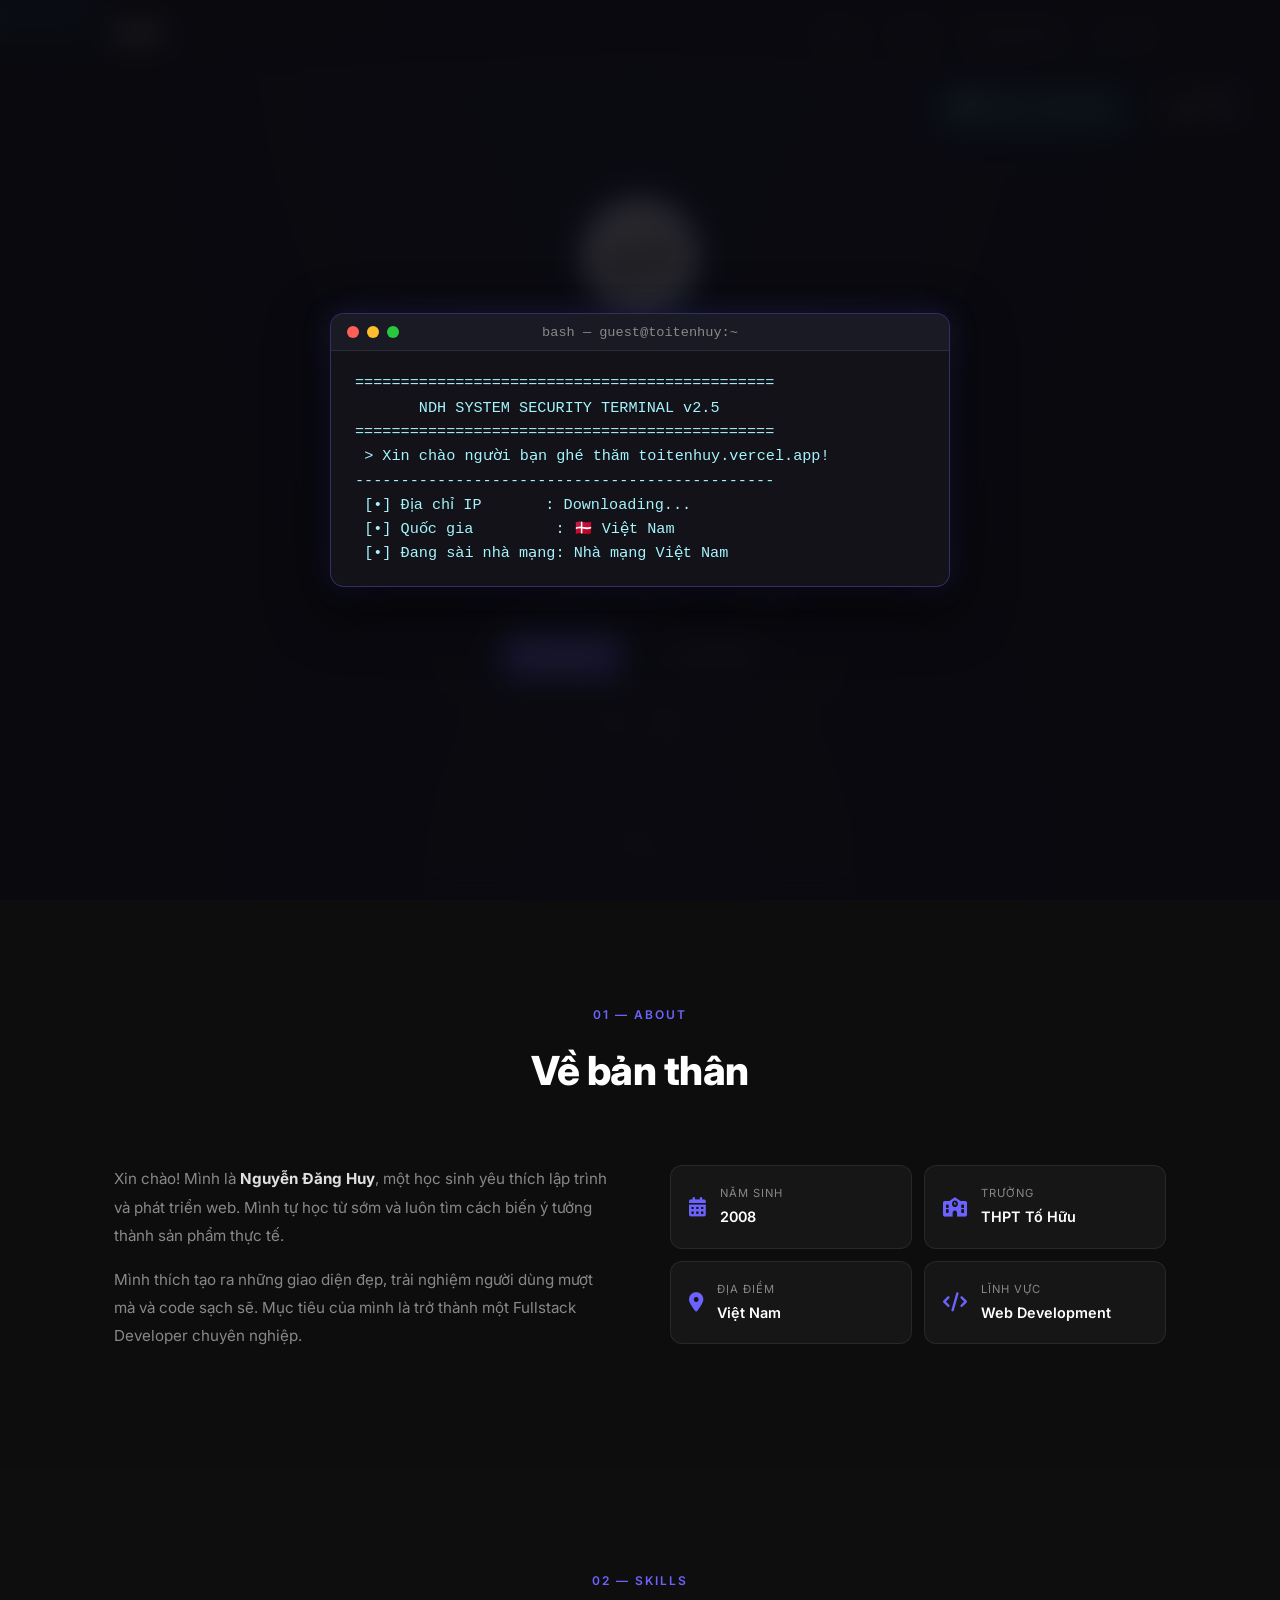
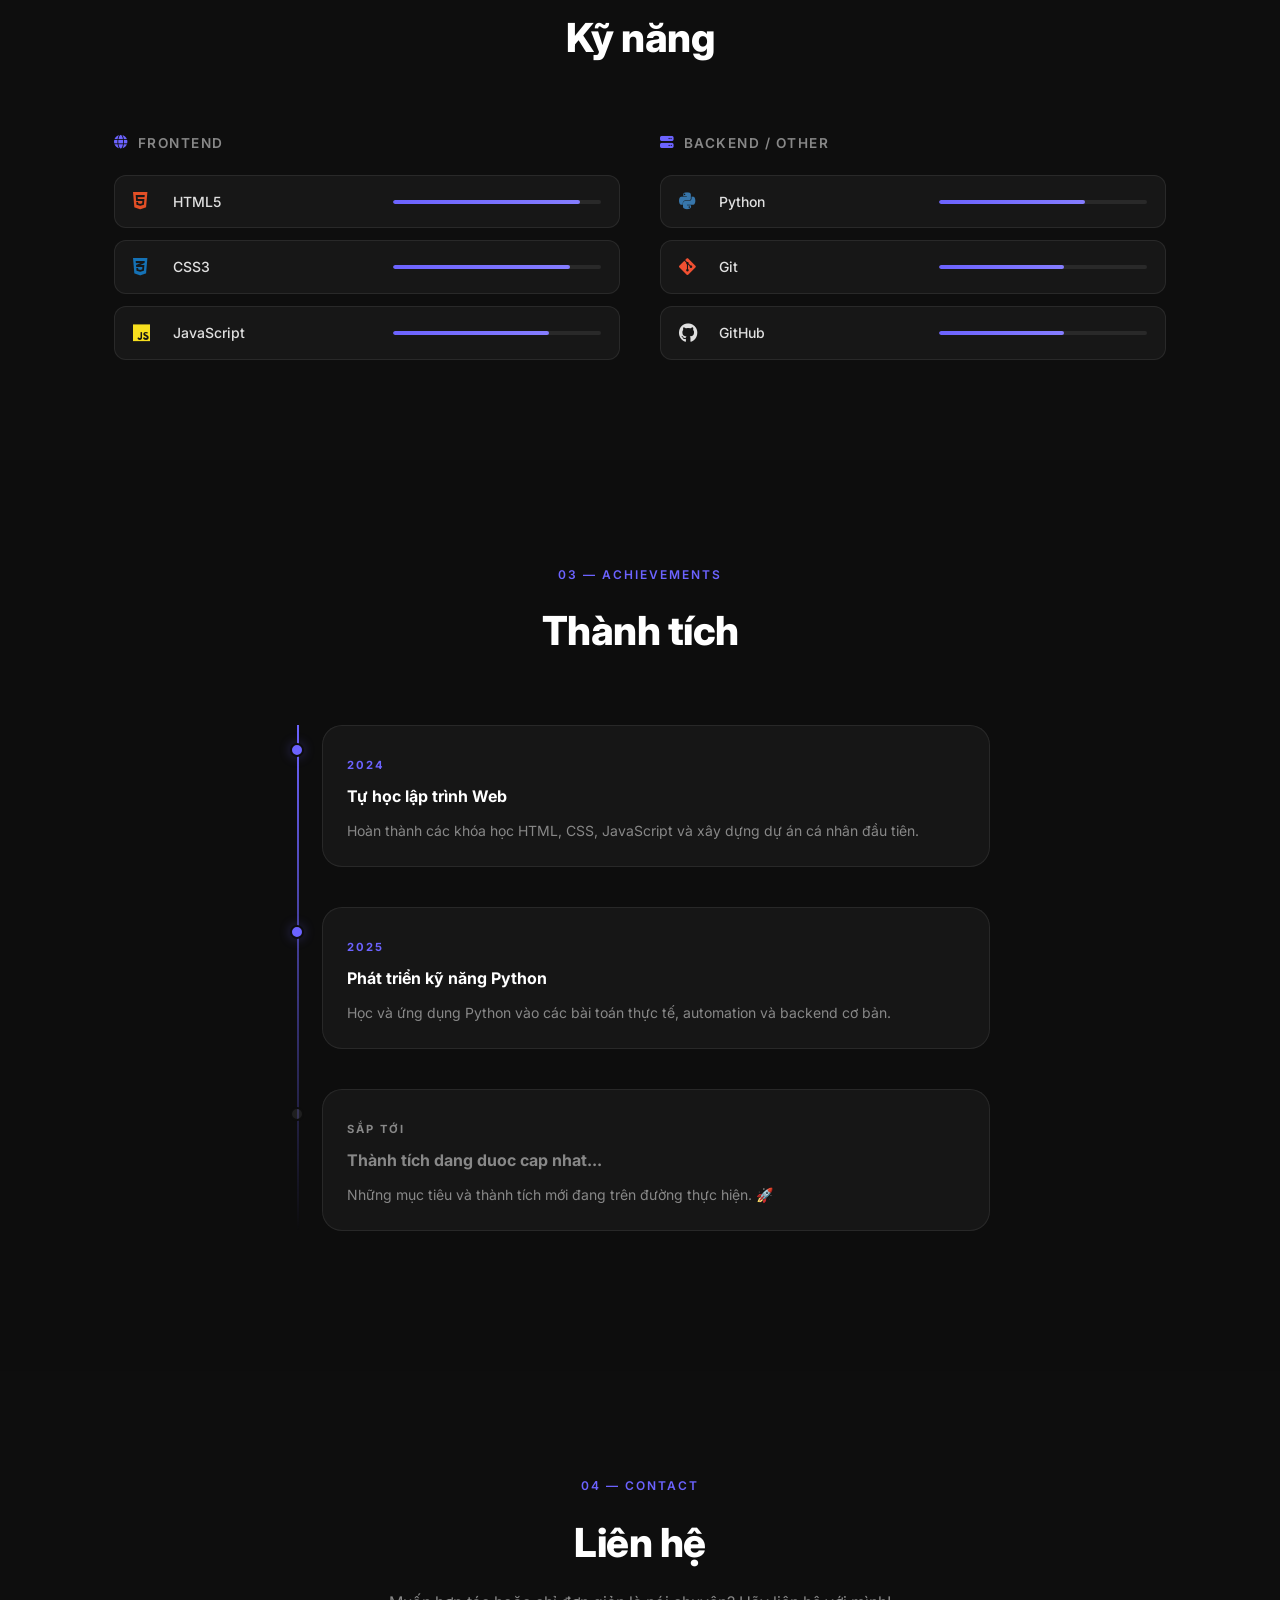
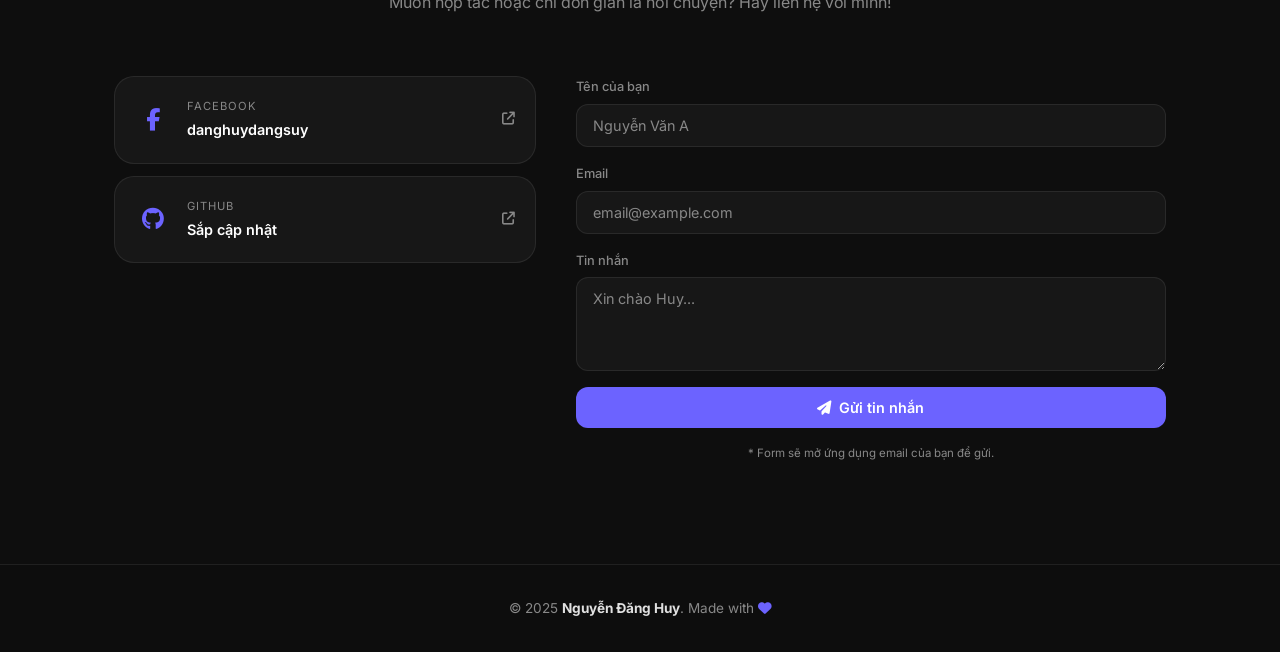
==== index.html @ 3ac06c70 "Add files via upload" ====
<!DOCTYPE html>
<html lang="vi">
<head>
    <!-- Google tag (gtag.js) -->
    <script async src="https://www.googletagmanager.com/gtag/js?id=G-J2MMLP8ENY"></script>
    <script>
      window.dataLayer = window.dataLayer || [];
      function gtag(){dataLayer.push(arguments);}
      gtag('js', new Date());

      gtag('config', 'G-J2MMLP8ENY');
    </script>

    <meta charset="UTF-8">
    <meta name="viewport" content="width=device-width, initial-scale=1.0">
    <title>Nguyễn Đăng Huy</title>
    <link rel="preconnect" href="https://fonts.googleapis.com">
    <link rel="preconnect" href="https://fonts.gstatic.com" crossorigin>
    <link href="https://fonts.googleapis.com/css2?family=Inter:wght@300;400;500;600;700;800&display=swap" rel="stylesheet">
    <link rel="stylesheet" href="https://cdnjs.cloudflare.com/ajax/libs/font-awesome/6.4.0/css/all.min.css">
    <link rel="stylesheet" href="style.css">
</head>
<body>
    <canvas id="rain-canvas"></canvas>

    <!-- TERMINAL WELCOME OVERLAY (Giống kochehe) -->
    <div id="welcome-terminal-overlay">
        <div id="welcome-terminal">
            <div id="terminal-header">
                <div id="terminal-buttons">
                    <span class="terminal-btn close" id="term-close"></span>
                    <span class="terminal-btn minimize"></span>
                    <span class="terminal-btn maximize"></span>
                </div>
                <div id="terminal-title">bash &mdash; guest@toitenhuy:~</div>
            </div>
            <div id="terminal-body">
                <pre id="terminal-text"></pre>
                <div id="terminal-prompt-footer" style="display: none;">
                    <button id="terminal-enter-btn" class="btn-enter"><i class="fa-solid fa-arrow-right-to-bracket"></i> Bấm phím bất kỳ hoặc click vào đây để tiếp tục</button>
                </div>
            </div>
        </div>
    </div>
    <nav class="navbar" id="navbar">
        <div class="nav-container">
            <a class="nav-logo" href="#hero">NDH<span class="dot">.</span></a>
            <ul class="nav-menu" id="nav-menu">
                <li><a class="nav-link" href="#about">About</a></li>
                <li><a class="nav-link" href="#skills">Skills</a></li>
                <li><a class="nav-link" href="#achievements">Achievements</a></li>
                <li><a class="nav-link" href="#contact">Contact</a></li>
            </ul>
            <button class="hamburger" id="hamburger" aria-label="Toggle menu">
                <span></span><span></span><span></span>
            </button>
        </div>
    </nav>

    <!-- 2 NÚT NỔI Ở GÓC TRÊN BÊN PHẢI NGAY DƯỚI THANH ĐIỀU HƯỚNG -->
    <div class="floating-controls">
        <!-- NÚT PILL 1: THỜI TIẾT / MƯA (LÀM TO VÀ RÕ NÉT) -->
        <button class="pill-badge active" id="rain-toggle" aria-label="Bật tắt mưa" title="Click để Bật/Tắt mưa">
            <span class="pill-icon" id="weather-icon">🌧️</span>
            <span class="pill-text" id="weather-text">Mưa &bull; Đà Nẵng</span>
        </button>

        <!-- NÚT PILL 2: SÁNG / TỐI -->
        <button class="pill-badge" id="theme-toggle" aria-label="Đổi giao diện sáng tối" title="Click để đổi Sáng/Tối">
            <span class="pill-icon" id="theme-icon">🌙</span>
            <span class="pill-text" id="theme-text">Tối</span>
        </button>
    </div>

    <section id="hero" class="section hero-section">
        <div class="hero-content">
            <div class="avatar-wrapper">
                <img src="conchuot.jpg" alt="Nguyễn Đăng Huy" class="hero-avatar">
                <span class="avatar-status"></span>
            </div>
            <div class="hero-badge">Available for projects</div>
            <div class="hero-badge" id="visitor-badge" style="display: none; margin-top: 8px; background: rgba(108, 99, 255, 0.15); border: 1px solid rgba(108, 99, 255, 0.3); color: #b8b3ff;"></div>
            <h1 class="hero-name"><span id="typed-text"></span><span class="typed-cursor">|</span></h1>
            <p class="hero-role">Fullstack Developer <span class="divider">/</span> Student</p>
            <p class="hero-desc">Đam mê lập trình và xây dựng những sản phẩm web đẹp, hiệu quả. Học sinh tại <strong>THPT Tố Hữu</strong> &middot; Sinh năm <strong>2008</strong>.</p>
            <div class="hero-actions">
                <a href="#contact" class="btn btn-primary"><i class="fa-solid fa-paper-plane"></i> Liên hệ</a>
                <a href="#about" class="btn btn-outline"><i class="fa-solid fa-chevron-down"></i> Xem thêm</a>
            </div>
            <div class="hero-socials">
                <a href="https://www.facebook.com/danghuydangsuy" target="_blank" class="social-icon" title="Facebook"><i class="fa-brands fa-facebook-f"></i></a>
                <a href="#" target="_blank" class="social-icon" title="GitHub"><i class="fa-brands fa-github"></i></a>
            </div>
        </div>
        <div class="hero-scroll-hint"><span>Scroll</span><i class="fa-solid fa-arrow-down"></i></div>
    </section>
    <section id="about" class="section">
        <div class="container">
            <div class="section-header">
                <span class="section-label">01 &mdash; About</span>
                <h2 class="section-title">Về bản thân</h2>
            </div>
            <div class="about-grid">
                <div class="about-text">
                    <p>Xin chào! Mình là <strong>Nguyễn Đăng Huy</strong>, một học sinh yêu thích lập trình và phát triển web. Mình tự học từ sớm và luôn tìm cách biến ý tưởng thành sản phẩm thực tế.</p>
                    <p>Mình thích tạo ra những giao diện đẹp, trải nghiệm người dùng mượt mà và code sạch sẽ. Mục tiêu của mình là trở thành một Fullstack Developer chuyên nghiệp.</p>
                </div>
                <div class="about-info-cards">
                    <div class="info-card"><i class="fa-solid fa-calendar-days"></i><div><span class="info-label">Năm sinh</span><span class="info-value">2008</span></div></div>
                    <div class="info-card"><i class="fa-solid fa-school"></i><div><span class="info-label">Trường</span><span class="info-value">THPT Tố Hữu</span></div></div>
                    <div class="info-card"><i class="fa-solid fa-location-dot"></i><div><span class="info-label">Địa điểm</span><span class="info-value">Việt Nam</span></div></div>
                    <div class="info-card"><i class="fa-solid fa-code"></i><div><span class="info-label">Lĩnh vực</span><span class="info-value">Web Development</span></div></div>
                </div>
            </div>
        </div>
    </section>
    <section id="skills" class="section section-alt">
        <div class="container">
            <div class="section-header">
                <span class="section-label">02 &mdash; Skills</span>
                <h2 class="section-title">Kỹ năng</h2>
            </div>
            <div class="skills-categories">
                <div class="skill-category">
                    <h3 class="category-title"><i class="fa-solid fa-globe"></i> Frontend</h3>
                    <div class="skills-grid">
                        <div class="skill-card"><i class="fa-brands fa-html5" style="color:#e34f26"></i><span>HTML5</span><div class="skill-bar"><div class="skill-fill" data-width="90"></div></div></div>
                        <div class="skill-card"><i class="fa-brands fa-css3-alt" style="color:#1572b6"></i><span>CSS3</span><div class="skill-bar"><div class="skill-fill" data-width="85"></div></div></div>
                        <div class="skill-card"><i class="fa-brands fa-js" style="color:#f7df1e"></i><span>JavaScript</span><div class="skill-bar"><div class="skill-fill" data-width="75"></div></div></div>
                    </div>
                </div>
                <div class="skill-category">
                    <h3 class="category-title"><i class="fa-solid fa-server"></i> Backend / Other</h3>
                    <div class="skills-grid">
                        <div class="skill-card"><i class="fa-brands fa-python" style="color:#3776ab"></i><span>Python</span><div class="skill-bar"><div class="skill-fill" data-width="70"></div></div></div>
                        <div class="skill-card"><i class="fa-brands fa-git-alt" style="color:#f05032"></i><span>Git</span><div class="skill-bar"><div class="skill-fill" data-width="60"></div></div></div>
                        <div class="skill-card"><i class="fa-brands fa-github" style="color:#e0e0e0"></i><span>GitHub</span><div class="skill-bar"><div class="skill-fill" data-width="60"></div></div></div>
                    </div>
                </div>
            </div>
        </div>
    </section>
    <section id="achievements" class="section">
        <div class="container">
            <div class="section-header">
                <span class="section-label">03 &mdash; Achievements</span>
                <h2 class="section-title">Thành tích</h2>
            </div>
            <div class="timeline">
                <div class="timeline-item">
                    <div class="timeline-dot"></div>
                    <div class="timeline-card">
                        <span class="timeline-year">2024</span>
                        <h4>Tự học lập trình Web</h4>
                        <p>Hoàn thành các khóa học HTML, CSS, JavaScript và xây dựng dự án cá nhân đầu tiên.</p>
                    </div>
                </div>
                <div class="timeline-item">
                    <div class="timeline-dot"></div>
                    <div class="timeline-card">
                        <span class="timeline-year">2025</span>
                        <h4>Phát triển kỹ năng Python</h4>
                        <p>Học và ứng dụng Python vào các bài toán thực tế, automation và backend cơ bản.</p>
                    </div>
                </div>
                <div class="timeline-item timeline-upcoming">
                    <div class="timeline-dot"></div>
                    <div class="timeline-card">
                        <span class="timeline-year">Sắp tới</span>
                        <h4>Thành tích dang duoc cap nhat...</h4>
                        <p>Những mục tiêu và thành tích mới đang trên đường thực hiện. 🚀</p>
                    </div>
                </div>
            </div>
        </div>
    </section>
    <section id="contact" class="section section-alt">
        <div class="container">
            <div class="section-header">
                <span class="section-label">04 &mdash; Contact</span>
                <h2 class="section-title">Liên hệ</h2>
                <p class="section-desc">Muốn hợp tác hoặc chỉ đơn giản là nói chuyện? Hãy liên hệ với mình!</p>
            </div>
            <div class="contact-grid">
                <div class="contact-links">
                    <a href="https://www.facebook.com/danghuydangsuy" target="_blank" class="contact-card">
                        <i class="fa-brands fa-facebook-f"></i>
                        <div><span class="contact-card-label">Facebook</span><span class="contact-card-value">danghuydangsuy</span></div>
                        <i class="fa-solid fa-arrow-up-right-from-square contact-arrow"></i>
                    </a>
                    <a href="#" target="_blank" class="contact-card">
                        <i class="fa-brands fa-github"></i>
                        <div><span class="contact-card-label">GitHub</span><span class="contact-card-value">Sắp cập nhật</span></div>
                        <i class="fa-solid fa-arrow-up-right-from-square contact-arrow"></i>
                    </a>
                </div>
                <form class="contact-form" onsubmit="handleFormSubmit(event)">
                    <div class="form-group">
                        <label for="name">Tên của bạn</label>
                        <input type="text" id="name" placeholder="Nguyễn Văn A" required>
                    </div>
                    <div class="form-group">
                        <label for="email">Email</label>
                        <input type="email" id="email" placeholder="email@example.com" required>
                    </div>
                    <div class="form-group">
                        <label for="message">Tin nhắn</label>
                        <textarea id="message" rows="4" placeholder="Xin chào Huy..." required></textarea>
                    </div>
                    <button type="submit" class="btn btn-primary btn-full">
                        <i class="fa-solid fa-paper-plane"></i> Gửi tin nhắn
                    </button>
                    <p class="form-note">* Form sẽ mở ứng dụng email của bạn để gửi.</p>
                </form>
            </div>
        </div>
    </section>
    <footer class="footer">
        <div class="container">
            <p>&copy; 2025 <strong>Nguyễn Đăng Huy</strong>. Made with <i class="fa-solid fa-heart" style="color:#6c63ff"></i></p>
        </div>
    </footer>
    <script src="script.js"></script>
</body>
</html>
---- style.css ----
/* ============================================
   CSS VARIABLES & RESET
   ============================================ */
:root {
  --bg: #0d0d0d;
  --bg-alt: #111111;
  --bg-card: rgba(255,255,255,0.04);
  --border: rgba(255,255,255,0.08);
  --accent: #6c63ff;
  --accent-hover: #857dff;
  --accent-glow: rgba(108,99,255,0.3);
  --text: #e0e0e0;
  --text-muted: #888;
  --text-strong: #ffffff;
  --nav-h: 68px;
  --radius: 12px;
  --radius-lg: 20px;
  --transition: 0.3s cubic-bezier(0.4,0,0.2,1);
  --shadow: 0 4px 24px rgba(0,0,0,0.4);
  --shadow-accent: 0 0 30px rgba(108,99,255,0.25);
}

*, *::before, *::after { box-sizing: border-box; margin: 0; padding: 0; }

html { scroll-behavior: smooth; scroll-padding-top: var(--nav-h); }

body {
  font-family: 'Inter', sans-serif;
  background: var(--bg);
  color: var(--text);
  line-height: 1.7;
  overflow-x: hidden;
  position: relative;
}

#rain-canvas {
  position: fixed;
  top: 0;
  left: 0;
  width: 100vw;
  height: 100vh;
  pointer-events: none;
  z-index: 0;
  opacity: 1;
}

a { text-decoration: none; color: inherit; }
img { max-width: 100%; display: block; }
ul { list-style: none; }

/* ============================================
   NAVBAR
   ============================================ */
.navbar {
  position: fixed;
  top: 0; left: 0; right: 0;
  height: var(--nav-h);
  background: rgba(13,13,13,0.8);
  backdrop-filter: blur(16px);
  -webkit-backdrop-filter: blur(16px);
  border-bottom: 1px solid var(--border);
  z-index: 1000;
  transition: var(--transition);
}
.navbar.scrolled {
  background: rgba(13,13,13,0.95);
  box-shadow: var(--shadow);
}
.nav-container {
  max-width: 1100px;
  margin: 0 auto;
  padding: 0 24px;
  height: 100%;
  display: flex;
  align-items: center;
  justify-content: space-between;
}
.nav-logo {
  font-size: 1.4rem;
  font-weight: 800;
  color: var(--text-strong);
  letter-spacing: -0.5px;
}
.nav-logo .dot { color: var(--accent); }
.nav-menu {
  display: flex;
  gap: 8px;
  align-items: center;
}
.nav-link {
  font-size: 0.875rem;
  font-weight: 500;
  color: var(--text-muted);
  padding: 6px 14px;
  border-radius: 8px;
  transition: var(--transition);
}
.nav-link:hover, .nav-link.active {
  color: var(--text-strong);
  background: var(--bg-card);
}
.nav-link.active { color: var(--accent); }

.hamburger {
  display: none;
  flex-direction: column;
  gap: 5px;
  background: none;
  border: none;
  cursor: pointer;
  padding: 6px;
}
.hamburger span {
  display: block;
  width: 24px;
  height: 2px;
  background: var(--text);
  border-radius: 2px;
  transition: var(--transition);
}
.hamburger.open span:nth-child(1) { transform: translateY(7px) rotate(45deg); }
.hamburger.open span:nth-child(2) { opacity: 0; }
.hamburger.open span:nth-child(3) { transform: translateY(-7px) rotate(-45deg); }

/* ============================================
   SECTIONS COMMON
   ============================================ */
.section {
  padding: 100px 0;
  position: relative;
  z-index: 1;
}
.section-alt {
  background: rgba(17, 17, 17, 0.7);
  backdrop-filter: blur(8px);
}
.container {
  max-width: 1100px;
  margin: 0 auto;
  padding: 0 24px;
}
.section-header {
  margin-bottom: 60px;
  text-align: center;
}
.section-label {
  display: inline-block;
  font-size: 0.75rem;
  font-weight: 600;
  letter-spacing: 2px;
  text-transform: uppercase;
  color: var(--accent);
  margin-bottom: 12px;
}
.section-title {
  font-size: clamp(1.8rem, 4vw, 2.5rem);
  font-weight: 800;
  color: var(--text-strong);
  letter-spacing: -0.5px;
}
.section-desc {
  margin-top: 12px;
  color: var(--text-muted);
  font-size: 1rem;
}

/* ============================================
   BUTTONS
   ============================================ */
.btn {
  display: inline-flex;
  align-items: center;
  gap: 8px;
  padding: 12px 24px;
  border-radius: var(--radius);
  font-size: 0.9rem;
  font-weight: 600;
  cursor: pointer;
  border: none;
  transition: var(--transition);
  font-family: inherit;
}
.btn-primary {
  background: var(--accent);
  color: #fff;
}
.btn-primary:hover {
  background: var(--accent-hover);
  transform: translateY(-2px);
  box-shadow: var(--shadow-accent);
}
.btn-outline {
  background: transparent;
  color: var(--text);
  border: 1px solid var(--border);
}
.btn-outline:hover {
  border-color: var(--accent);
  color: var(--accent);
  transform: translateY(-2px);
}
.btn-full { width: 100%; justify-content: center; }

/* ============================================
   HERO
   ============================================ */
.hero-section {
  min-height: 100vh;
  display: flex;
  flex-direction: column;
  align-items: center;
  justify-content: center;
  text-align: center;
  padding: 120px 24px 80px;
  position: relative;
  background: radial-gradient(ellipse at top, rgba(108,99,255,0.12) 0%, transparent 60%),
              radial-gradient(ellipse at bottom, rgba(108,99,255,0.06) 0%, transparent 60%);
}
.hero-content {
  display: flex;
  flex-direction: column;
  align-items: center;
  gap: 20px;
  animation: fadeUp 0.8s ease both;
}
@keyframes fadeUp {
  from { opacity: 0; transform: translateY(30px); }
  to   { opacity: 1; transform: translateY(0); }
}
.avatar-wrapper {
  position: relative;
  display: inline-block;
  margin-bottom: 4px;
}
.hero-avatar {
  width: 120px;
  height: 120px;
  border-radius: 50%;
  object-fit: cover;
  border: 3px solid var(--accent);
  box-shadow: 0 0 0 6px var(--accent-glow);
}
.avatar-status {
  position: absolute;
  bottom: 6px;
  right: 6px;
  width: 16px;
  height: 16px;
  background: #22c55e;
  border-radius: 50%;
  border: 2px solid var(--bg);
  box-shadow: 0 0 8px rgba(34,197,94,0.6);
}
.hero-badge {
  display: inline-flex;
  align-items: center;
  gap: 6px;
  padding: 5px 14px;
  background: rgba(34,197,94,0.1);
  border: 1px solid rgba(34,197,94,0.25);
  border-radius: 999px;
  font-size: 0.75rem;
  font-weight: 500;
  color: #22c55e;
}
.hero-badge::before {
  content: '';
  width: 6px; height: 6px;
  border-radius: 50%;
  background: #22c55e;
  animation: pulse 2s infinite;
}
@keyframes pulse {
  0%, 100% { opacity: 1; }
  50% { opacity: 0.3; }
}
.hero-name {
  font-size: clamp(2rem, 6vw, 3.5rem);
  font-weight: 800;
  color: var(--text-strong);
  letter-spacing: -1px;
  margin-top: -4px;
  min-height: 1.25em;
  display: inline-flex;
  align-items: center;
  justify-content: center;
}
.typed-cursor {
  display: inline-block;
  color: var(--accent);
  margin-left: 4px;
  font-weight: 300;
  animation: blinkCursor 0.8s infinite;
}
@keyframes blinkCursor {
  0%, 100% { opacity: 1; }
  50% { opacity: 0; }
}
.hero-role {
  font-size: 1rem;
  color: var(--text-muted);
  font-weight: 400;
}
.hero-role .divider { margin: 0 10px; opacity: 0.4; }
.hero-desc {
  font-size: 0.95rem;
  color: var(--text-muted);
  max-width: 480px;
  line-height: 1.8;
}
.hero-desc strong { color: var(--text); }
.hero-actions {
  display: flex;
  gap: 12px;
  flex-wrap: wrap;
  justify-content: center;
  margin-top: 4px;
}
.hero-socials {
  display: flex;
  gap: 12px;
  margin-top: 4px;
}
.social-icon {
  width: 40px; height: 40px;
  border-radius: 10px;
  border: 1px solid var(--border);
  display: flex;
  align-items: center;
  justify-content: center;
  color: var(--text-muted);
  font-size: 1rem;
  transition: var(--transition);
}
.social-icon:hover {
  border-color: var(--accent);
  color: var(--accent);
  background: var(--bg-card);
  transform: translateY(-2px);
}
.hero-scroll-hint {
  position: absolute;
  bottom: 32px;
  left: 50%;
  transform: translateX(-50%);
  display: flex;
  flex-direction: column;
  align-items: center;
  gap: 6px;
  color: var(--text-muted);
  font-size: 0.72rem;
  letter-spacing: 1px;
  text-transform: uppercase;
  animation: bounce 2s infinite;
}
@keyframes bounce {
  0%, 100% { transform: translateX(-50%) translateY(0); }
  50%       { transform: translateX(-50%) translateY(-6px); }
}

/* ============================================
   ABOUT
   ============================================ */
.about-grid {
  display: grid;
  grid-template-columns: 1fr 1fr;
  gap: 60px;
  align-items: start;
}
.about-text p {
  color: var(--text-muted);
  font-size: 0.95rem;
  margin-bottom: 16px;
  line-height: 1.85;
}
.about-text strong { color: var(--text); }
.about-info-cards {
  display: grid;
  grid-template-columns: 1fr 1fr;
  gap: 12px;
}
.info-card {
  display: flex;
  align-items: center;
  gap: 14px;
  padding: 18px;
  background: var(--bg-card);
  border: 1px solid var(--border);
  border-radius: var(--radius);
  transition: var(--transition);
}
.info-card:hover {
  border-color: var(--accent);
  box-shadow: 0 0 20px var(--accent-glow);
  transform: translateY(-2px);
}
.info-card i {
  font-size: 1.2rem;
  color: var(--accent);
  flex-shrink: 0;
}
.info-card div { display: flex; flex-direction: column; gap: 2px; }
.info-label { font-size: 0.7rem; text-transform: uppercase; letter-spacing: 1px; color: var(--text-muted); }
.info-value { font-size: 0.9rem; font-weight: 600; color: var(--text-strong); }

/* ============================================
   SKILLS
   ============================================ */
.skills-categories {
  display: grid;
  grid-template-columns: 1fr 1fr;
  gap: 40px;
}
.category-title {
  font-size: 0.85rem;
  font-weight: 600;
  color: var(--text-muted);
  text-transform: uppercase;
  letter-spacing: 1.5px;
  margin-bottom: 20px;
  display: flex;
  align-items: center;
  gap: 8px;
}
.category-title i { color: var(--accent); }
.skills-grid {
  display: flex;
  flex-direction: column;
  gap: 12px;
}
.skill-card {
  display: grid;
  grid-template-columns: 28px 1fr 1fr;
  align-items: center;
  gap: 12px;
  padding: 14px 18px;
  background: var(--bg-card);
  border: 1px solid var(--border);
  border-radius: var(--radius);
  transition: var(--transition);
}
.skill-card:hover {
  border-color: var(--accent);
  transform: translateX(4px);
}
.skill-card i { font-size: 1.2rem; }
.skill-card span { font-size: 0.875rem; font-weight: 500; color: var(--text); }
.skill-bar {
  height: 4px;
  background: rgba(255,255,255,0.08);
  border-radius: 999px;
  overflow: hidden;
}
.skill-fill {
  height: 100%;
  background: linear-gradient(90deg, var(--accent), var(--accent-hover));
  border-radius: 999px;
  width: 0%;
  transition: width 1.2s cubic-bezier(0.4,0,0.2,1);
}

/* ============================================
   ACHIEVEMENTS / TIMELINE
   ============================================ */
.timeline {
  position: relative;
  max-width: 700px;
  margin: 0 auto;
  padding-left: 32px;
}
.timeline::before {
  content: '';
  position: absolute;
  left: 7px;
  top: 0; bottom: 0;
  width: 2px;
  background: linear-gradient(180deg, var(--accent), transparent);
}
.timeline-item {
  position: relative;
  margin-bottom: 40px;
}
.timeline-dot {
  position: absolute;
  left: -32px;
  top: 18px;
  width: 14px; height: 14px;
  border-radius: 50%;
  background: var(--accent);
  border: 2px solid var(--bg);
  box-shadow: 0 0 12px var(--accent-glow);
}
.timeline-upcoming .timeline-dot {
  background: var(--border);
  box-shadow: none;
}
.timeline-card {
  padding: 24px;
  background: var(--bg-card);
  border: 1px solid var(--border);
  border-radius: var(--radius-lg);
  transition: var(--transition);
}
.timeline-card:hover {
  border-color: var(--accent);
  box-shadow: var(--shadow-accent);
}
.timeline-year {
  display: inline-block;
  font-size: 0.7rem;
  font-weight: 700;
  letter-spacing: 2px;
  text-transform: uppercase;
  color: var(--accent);
  margin-bottom: 8px;
}
.timeline-upcoming .timeline-year { color: var(--text-muted); }
.timeline-card h4 {
  font-size: 1rem;
  font-weight: 700;
  color: var(--text-strong);
  margin-bottom: 8px;
}
.timeline-upcoming .timeline-card h4 { color: var(--text-muted); }
.timeline-card p {
  font-size: 0.875rem;
  color: var(--text-muted);
  line-height: 1.7;
}

/* ============================================
   CONTACT
   ============================================ */
.contact-grid {
  display: grid;
  grid-template-columns: 1fr 1.4fr;
  gap: 40px;
  align-items: start;
}
.contact-links {
  display: flex;
  flex-direction: column;
  gap: 12px;
}
.contact-card {
  display: flex;
  align-items: center;
  gap: 16px;
  padding: 20px;
  background: var(--bg-card);
  border: 1px solid var(--border);
  border-radius: var(--radius-lg);
  color: var(--text);
  transition: var(--transition);
}
.contact-card:hover {
  border-color: var(--accent);
  transform: translateY(-2px);
  box-shadow: var(--shadow-accent);
}
.contact-card > i:first-child {
  font-size: 1.4rem;
  color: var(--accent);
  width: 36px;
  text-align: center;
  flex-shrink: 0;
}
.contact-card div { display: flex; flex-direction: column; gap: 2px; flex: 1; }
.contact-card-label { font-size: 0.7rem; text-transform: uppercase; letter-spacing: 1px; color: var(--text-muted); }
.contact-card-value { font-size: 0.9rem; font-weight: 600; color: var(--text-strong); }
.contact-arrow { color: var(--text-muted); font-size: 0.8rem; flex-shrink: 0; }

.contact-form { display: flex; flex-direction: column; gap: 16px; }
.form-group { display: flex; flex-direction: column; gap: 6px; }
.form-group label { font-size: 0.8rem; font-weight: 500; color: var(--text-muted); }
.form-group input, .form-group textarea {
  background: var(--bg-card);
  border: 1px solid var(--border);
  border-radius: var(--radius);
  padding: 12px 16px;
  color: var(--text-strong);
  font-family: inherit;
  font-size: 0.9rem;
  transition: var(--transition);
  outline: none;
  resize: vertical;
}
.form-group input:focus, .form-group textarea:focus {
  border-color: var(--accent);
  box-shadow: 0 0 0 3px var(--accent-glow);
}
.form-group input::placeholder, .form-group textarea::placeholder { color: var(--text-muted); }
.form-note { font-size: 0.72rem; color: var(--text-muted); text-align: center; }

/* ============================================
   FOOTER
   ============================================ */
.footer {
  padding: 32px 0;
  border-top: 1px solid var(--border);
  text-align: center;
}
.footer p {
  font-size: 0.85rem;
  color: var(--text-muted);
}
.footer strong { color: var(--text); }

/* ============================================
   RESPONSIVE
   ============================================ */
@media (max-width: 768px) {
  .nav-menu {
    display: none;
    position: fixed;
    top: var(--nav-h);
    left: 0; right: 0;
    background: rgba(13,13,13,0.98);
    backdrop-filter: blur(16px);
    flex-direction: column;
    padding: 16px;
    border-bottom: 1px solid var(--border);
    gap: 4px;
  }
  .nav-menu.open { display: flex; }
  .nav-link { padding: 12px 16px; border-radius: var(--radius); }
  .hamburger { display: flex; }

  .about-grid { grid-template-columns: 1fr; gap: 36px; }
  .about-info-cards { grid-template-columns: 1fr 1fr; }
  .skills-categories { grid-template-columns: 1fr; }
  .contact-grid { grid-template-columns: 1fr; }
  .skill-card { grid-template-columns: 24px 1fr; }
  .skill-bar { display: none; }
  .timeline { padding-left: 24px; }
  .timeline-dot { left: -24px; }
  .hero-actions { flex-direction: column; align-items: center; }
}

@media (max-width: 480px) {
  .about-info-cards { grid-template-columns: 1fr; }
  .section { padding: 70px 0; }
}


/* ============================================
   WELCOME TERMINAL OVERLAY (Kochehe Style)
   ============================================ */
#welcome-terminal-overlay {
  position: fixed;
  top: 0;
  left: 0;
  width: 100vw;
  height: 100vh;
  background: rgba(10, 10, 15, 0.88);
  backdrop-filter: blur(14px);
  -webkit-backdrop-filter: blur(14px);
  z-index: 99999;
  display: flex;
  align-items: center;
  justify-content: center;
  padding: 20px;
  transition: opacity 0.5s ease, transform 0.5s ease, visibility 0.5s;
}

#welcome-terminal-overlay.hidden {
  opacity: 0;
  visibility: hidden;
  transform: scale(0.96);
  pointer-events: none;
}

#welcome-terminal {
  width: 100%;
  max-width: 620px;
  background: #121218;
  border-radius: 14px;
  border: 1px solid rgba(108, 99, 255, 0.35);
  box-shadow: 0 20px 60px rgba(0, 0, 0, 0.7), 0 0 30px rgba(108, 99, 255, 0.2);
  overflow: hidden;
  font-family: 'Consolas', 'Courier New', monospace;
  animation: termPop 0.4s cubic-bezier(0.16, 1, 0.3, 1);
}

@keyframes termPop {
  0% { transform: scale(0.85); opacity: 0; }
  100% { transform: scale(1); opacity: 1; }
}

#terminal-header {
  background: #1a1a24;
  padding: 12px 16px;
  display: flex;
  align-items: center;
  position: relative;
  border-bottom: 1px solid rgba(255, 255, 255, 0.08);
}

#terminal-buttons {
  display: flex;
  gap: 8px;
  align-items: center;
  z-index: 2;
}

.terminal-btn {
  width: 12px;
  height: 12px;
  border-radius: 50%;
  display: inline-block;
  cursor: pointer;
}

.terminal-btn.close { background: #ff5f56; }
.terminal-btn.minimize { background: #ffbd2e; }
.terminal-btn.maximize { background: #27c93f; }

#terminal-title {
  position: absolute;
  left: 0;
  width: 100%;
  text-align: center;
  font-size: 0.85rem;
  color: #888;
  pointer-events: none;
}

#terminal-body {
  padding: 20px 24px;
  color: #39ff14;
  font-size: 0.95rem;
  line-height: 1.6;
  max-height: 75vh;
  overflow-y: auto;
}

#terminal-text {
  white-space: pre-wrap;
  word-break: break-word;
  font-family: inherit;
  color: #a5f3fc;
  font-size: 0.95rem;
  margin: 0;
}

#terminal-prompt-footer {
  margin-top: 18px;
  text-align: center;
}

.btn-enter {
  background: linear-gradient(135deg, #6c63ff, #00f2fe);
  border: none;
  color: #fff;
  padding: 12px 24px;
  font-size: 0.95rem;
  font-weight: 600;
  border-radius: 8px;
  cursor: pointer;
  transition: all 0.3s ease;
  box-shadow: 0 4px 15px rgba(108, 99, 255, 0.4);
  font-family: 'Inter', sans-serif;
}

.btn-enter:hover {
  transform: translateY(-2px);
  box-shadow: 0 6px 20px rgba(0, 242, 254, 0.5);
}


/* ============================================
   LIGHT THEME VARIABLES
   ============================================ */
body.light-theme {
  --bg: #f5f6fa;
  --bg-alt: #ffffff;
  --bg-card: rgba(0, 0, 0, 0.03);
  --border: rgba(0, 0, 0, 0.08);
  --accent: #5850ec;
  --accent-hover: #4338ca;
  --accent-glow: rgba(88, 80, 236, 0.2);
  --text: #334155;
  --text-muted: #64748b;
  --text-strong: #0f172a;
  --shadow: 0 4px 24px rgba(0, 0, 0, 0.08);
  --shadow-accent: 0 0 30px rgba(88, 80, 236, 0.2);
}

body.light-theme .navbar {
  background: rgba(245, 246, 250, 0.85);
  border-bottom: 1px solid rgba(0, 0, 0, 0.06);
}

body.light-theme .nav-link {
  color: #475569;
}

body.light-theme .nav-link:hover,
body.light-theme .nav-link.active {
  color: var(--accent);
}

body.light-theme .nav-logo {
  color: #0f172a;
}

body.light-theme .info-card,
body.light-theme .skill-card,
body.light-theme .timeline-card,
body.light-theme .contact-card {
  background: #ffffff;
  border-color: rgba(0, 0, 0, 0.08);
  box-shadow: 0 4px 20px rgba(0, 0, 0, 0.04);
}

body.light-theme .contact-form input,
body.light-theme .contact-form textarea {
  background: #ffffff;
  border-color: rgba(0, 0, 0, 0.12);
  color: #0f172a;
}

/* ============================================

/* ============================================

/* ============================================
   PILL CAPSULE BADGES (Goc tren ben phai, duoi Navbar, kich thuoc to ro rang)
   ============================================ */
.floating-controls {
  position: fixed;
  top: calc(var(--nav-h) + 16px);
  right: 28px;
  display: flex;
  align-items: center;
  gap: 14px;
  z-index: 999;
  transition: all 0.3s ease;
}

@media (max-width: 768px) {
  .floating-controls {
    top: calc(var(--nav-h) + 12px);
    right: 16px;
    gap: 10px;
  }
}

.pill-badge {
  display: inline-flex;
  align-items: center;
  gap: 10px;
  padding: 10px 22px; /* Tang padding to ro */
  border-radius: 999px;
  border: 1.5px solid rgba(255, 255, 255, 0.16);
  background: rgba(22, 22, 29, 0.85);
  backdrop-filter: blur(14px);
  -webkit-backdrop-filter: blur(14px);
  color: #ffffff;
  font-family: 'Inter', sans-serif;
  font-size: 0.98rem; /* Font to hon, ro rang */
  font-weight: 600;
  cursor: pointer;
  outline: none;
  box-shadow: 0 8px 24px rgba(0, 0, 0, 0.5), 0 2px 6px rgba(0, 0, 0, 0.3);
  transition: all 0.3s cubic-bezier(0.175, 0.885, 0.32, 1.275);
  user-select: none;
  -webkit-tap-highlight-color: transparent;
}

.pill-badge:hover {
  transform: translateY(-3px) scale(1.04);
  border-color: rgba(255, 255, 255, 0.35);
  box-shadow: 0 12px 30px rgba(0, 0, 0, 0.6);
}

.pill-badge:active {
  transform: scale(0.95);
}

/* Icon trong badge */
.pill-icon {
  font-size: 1.35rem; /* Icon to hon */
  line-height: 1;
  display: inline-flex;
  align-items: center;
  justify-content: center;
  transition: transform 0.4s ease;
}

.pill-text {
  letter-spacing: 0.3px;
  white-space: nowrap;
}

/* Trang thai Mua active */
#rain-toggle.active {
  background: rgba(14, 165, 233, 0.22);
  border-color: rgba(56, 189, 248, 0.6);
  color: #e0f2fe;
  box-shadow: 0 8px 25px rgba(14, 165, 233, 0.35);
}

#rain-toggle.active .pill-icon {
  animation: rainCloudFloat 2.5s infinite ease-in-out;
}

/* Trang thai Tat mua (Troi nang) */
#rain-toggle:not(.active) {
  background: rgba(245, 158, 11, 0.22);
  border-color: rgba(251, 191, 36, 0.6);
  color: #fef3c7;
  box-shadow: 0 8px 25px rgba(245, 158, 11, 0.3);
}

#rain-toggle:not(.active) .pill-icon {
  animation: sunRotate 9s linear infinite;
}

/* Theme Light Mode */
body.light-theme .pill-badge {
  background: rgba(255, 255, 255, 0.92);
  border-color: rgba(0, 0, 0, 0.12);
  color: #0f172a;
  box-shadow: 0 8px 24px rgba(0, 0, 0, 0.1);
}

body.light-theme #rain-toggle.active {
  background: rgba(14, 165, 233, 0.16);
  border-color: rgba(14, 165, 233, 0.4);
  color: #0369a1;
}

body.light-theme #rain-toggle:not(.active) {
  background: rgba(245, 158, 11, 0.18);
  border-color: rgba(245, 158, 11, 0.45);
  color: #b45309;
}

body.light-theme #theme-toggle {
  background: rgba(254, 240, 138, 0.4);
  border-color: rgba(245, 158, 11, 0.45);
  color: #92400e;
}

@keyframes rainCloudFloat {
  0%, 100% { transform: translateY(0); }
  50% { transform: translateY(-3px); }
}

@keyframes sunRotate {
  0% { transform: rotate(0deg); }
  100% { transform: rotate(360deg); }
}
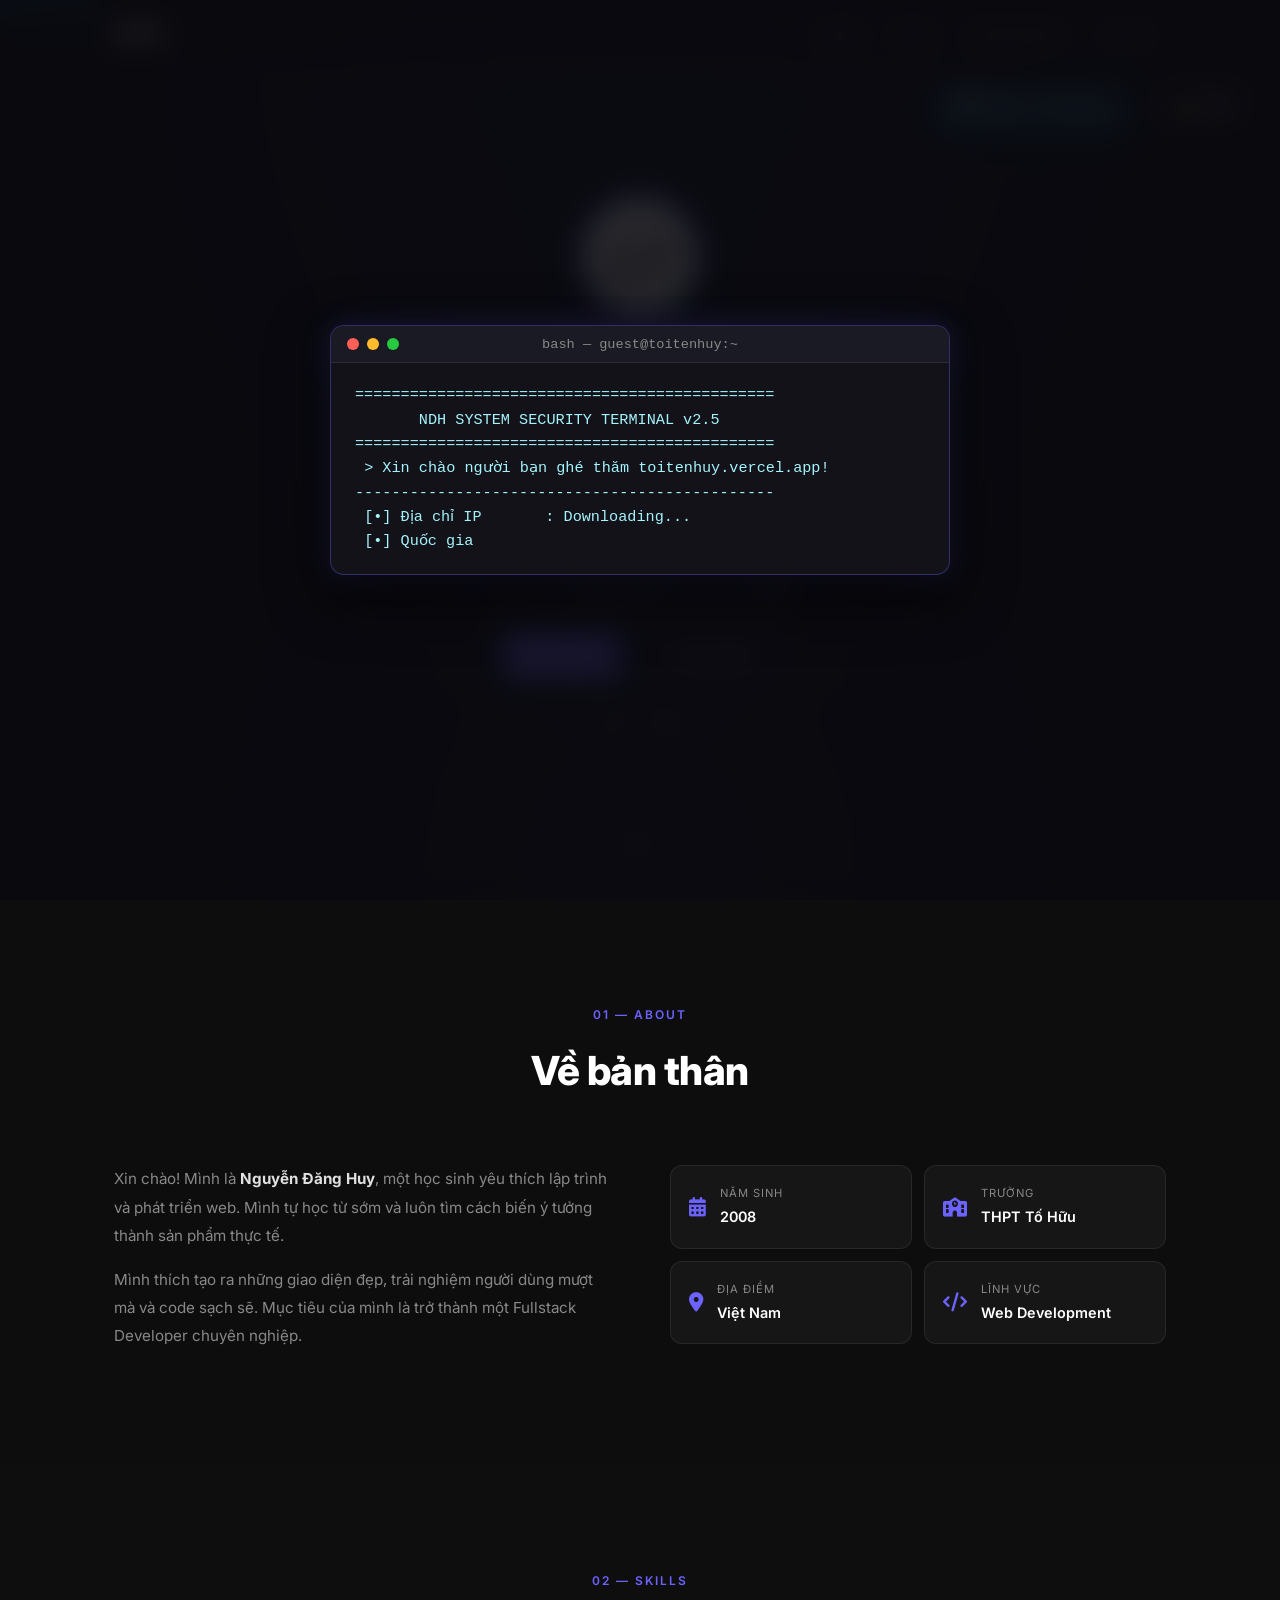
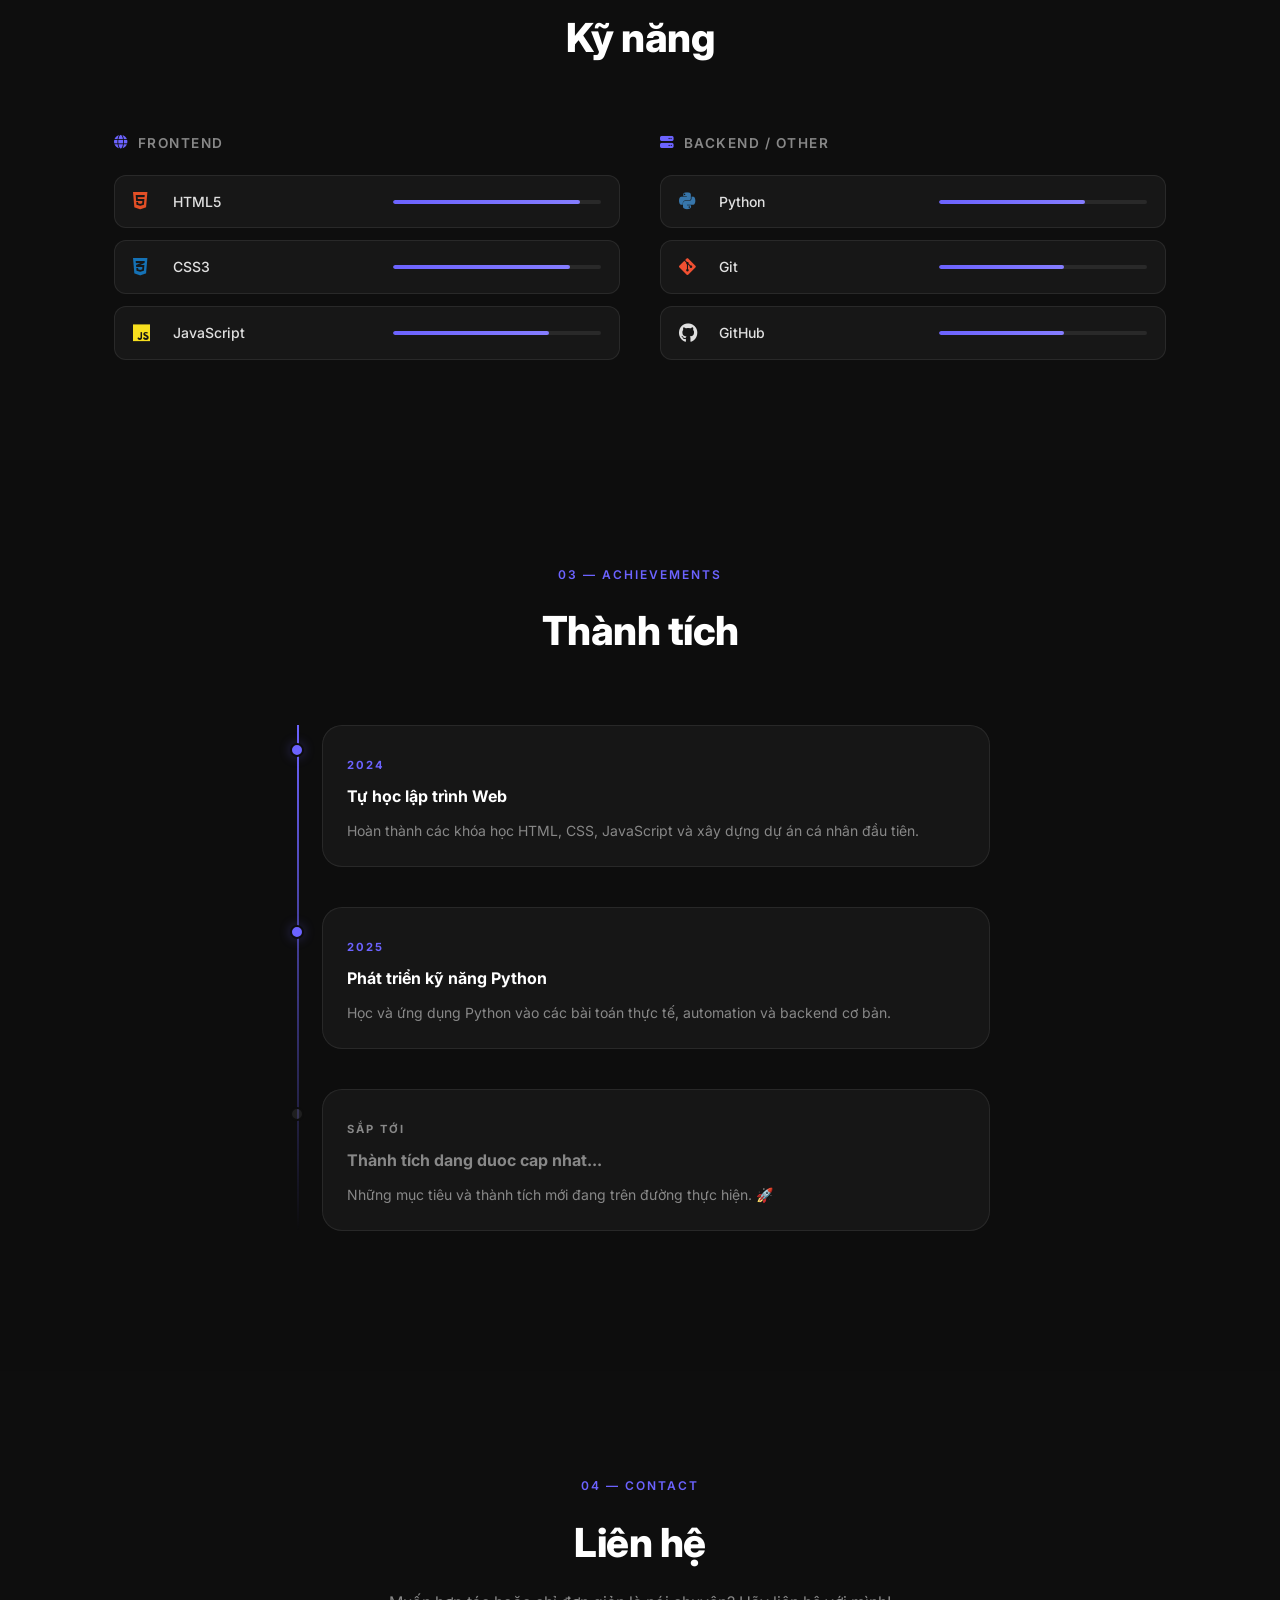
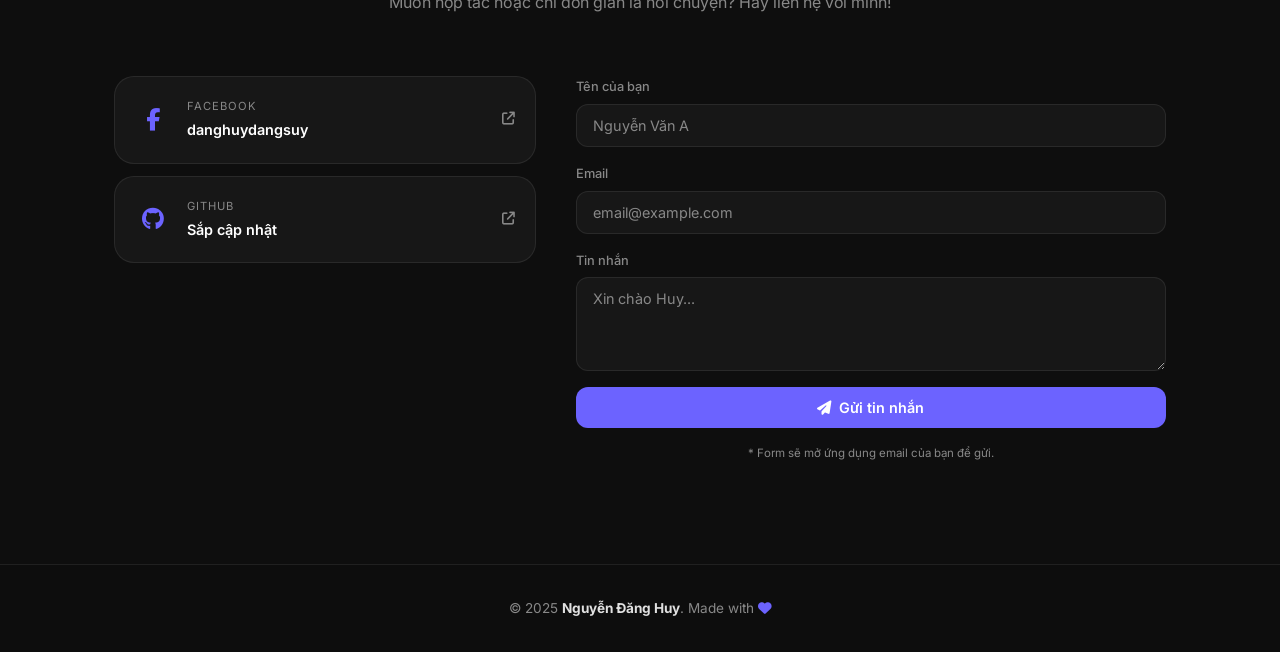
==== commit 9ea1f99b: "Update index.html" ====
--- a/index.html
+++ b/index.html
@@ -89,7 +89,7 @@
             </div>
             <div class="hero-socials">
                 <a href="https://www.facebook.com/danghuydangsuy" target="_blank" class="social-icon" title="Facebook"><i class="fa-brands fa-facebook-f"></i></a>
-                <a href="#" target="_blank" class="social-icon" title="GitHub"><i class="fa-brands fa-github"></i></a>
+                <a href="https://github.com/danghuyworkout-stack" target="_blank" class="social-icon" title="GitHub"><i class="fa-brands fa-github"></i></a>
             </div>
         </div>
         <div class="hero-scroll-hint"><span>Scroll</span><i class="fa-solid fa-arrow-down"></i></div>
@@ -222,4 +222,4 @@
     </footer>
     <script src="script.js"></script>
 </body>
-</html>+</html>
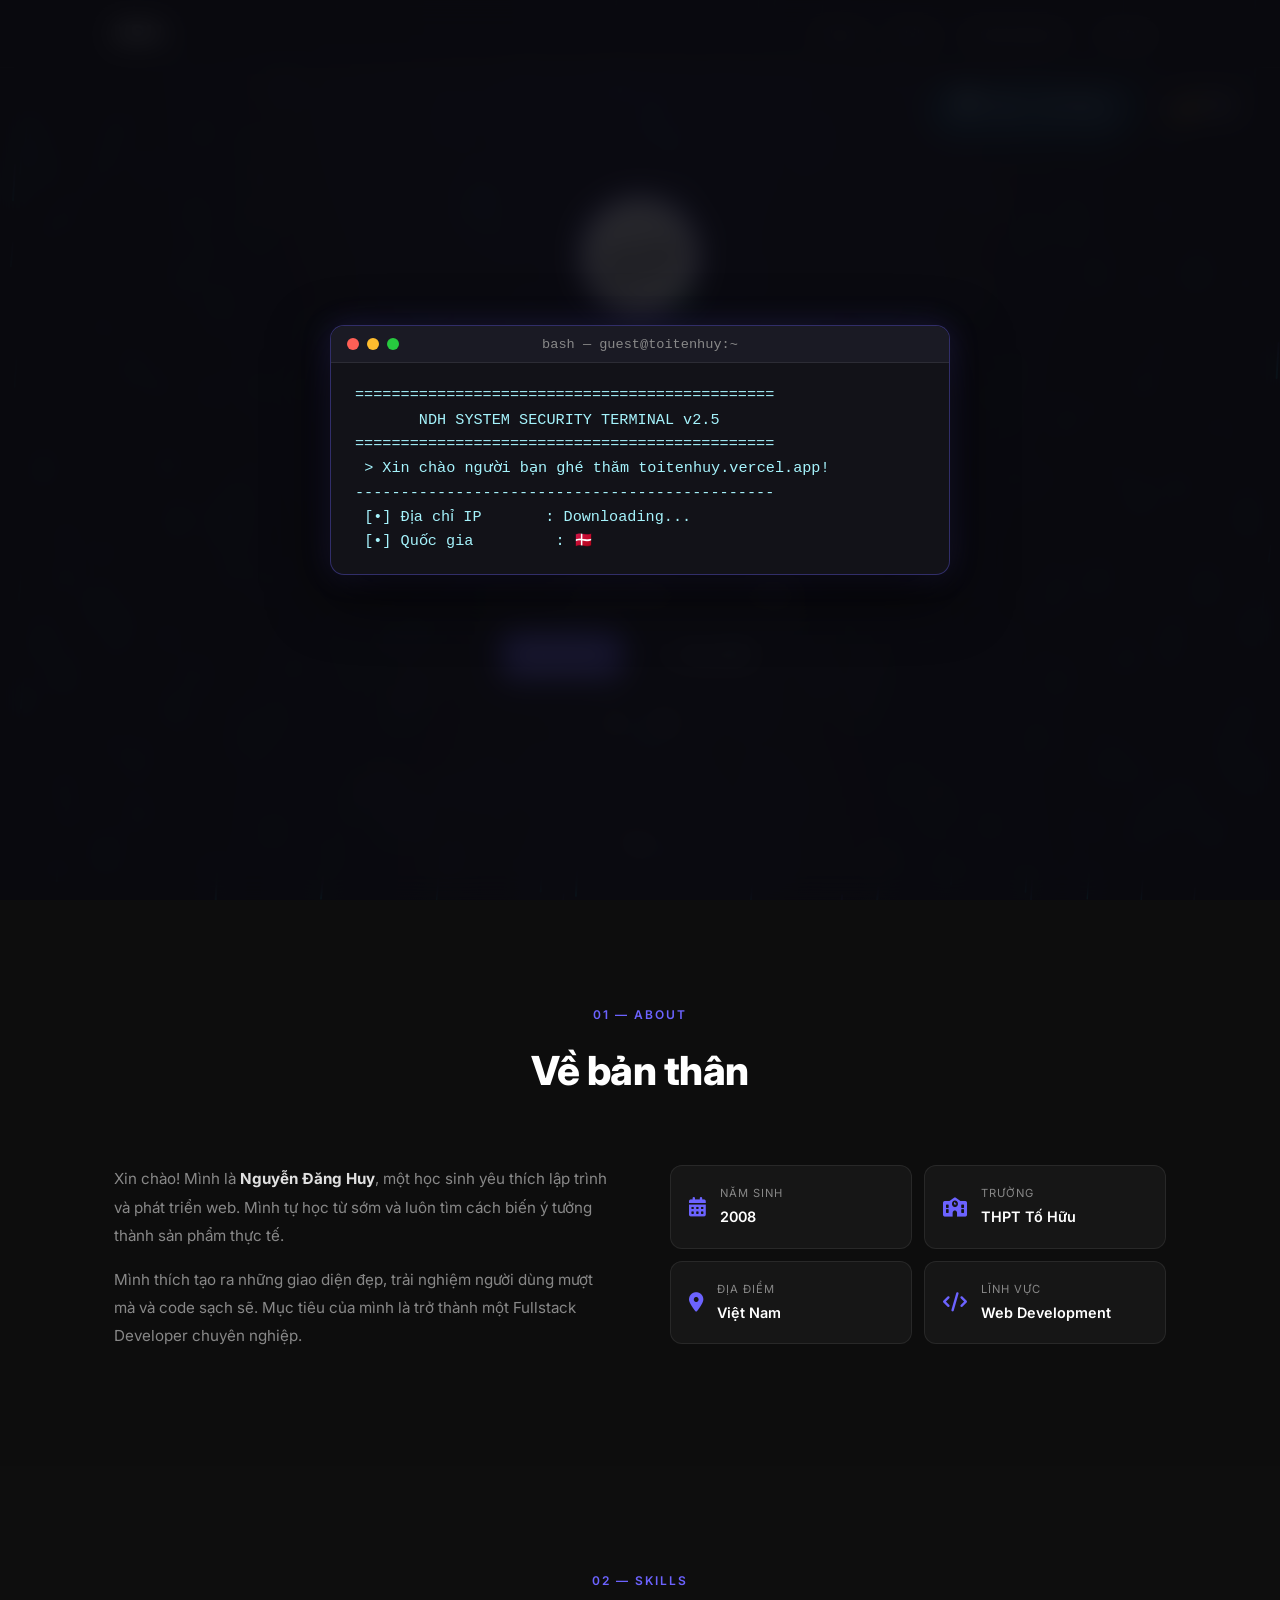
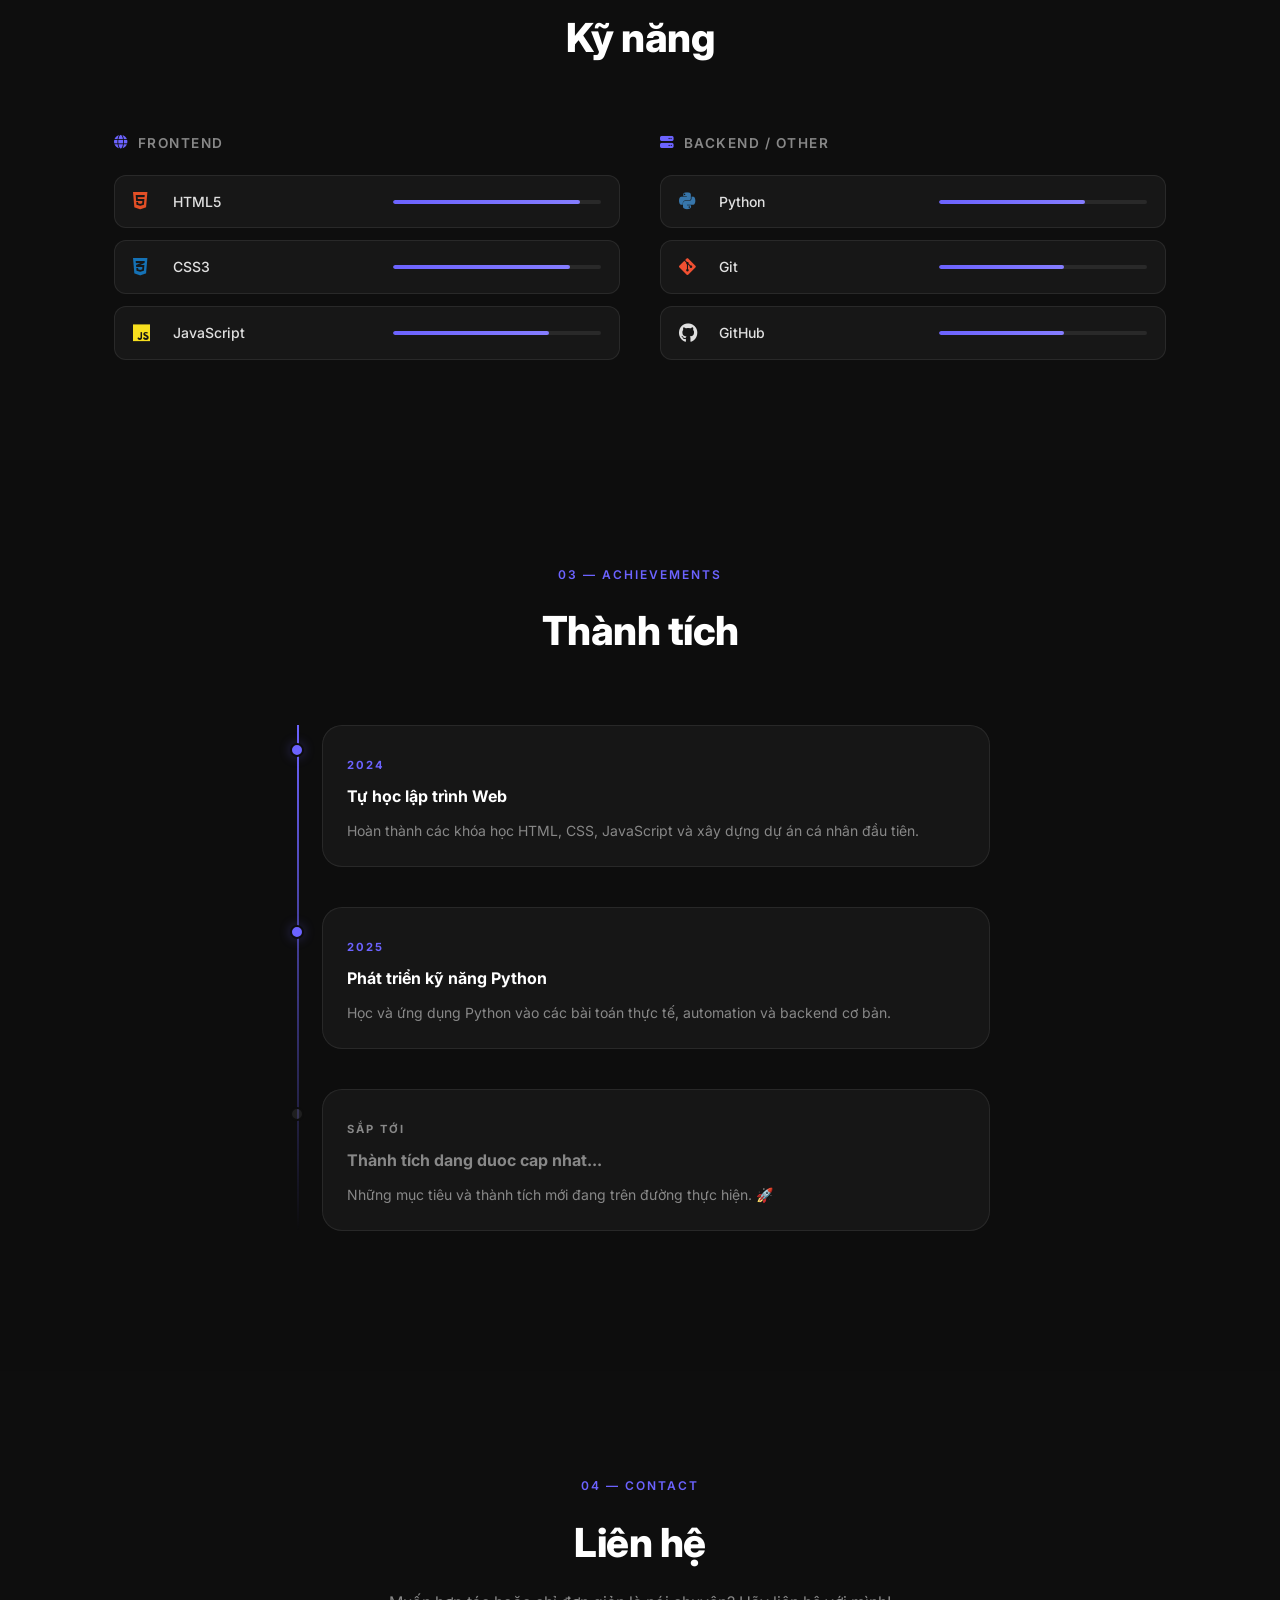
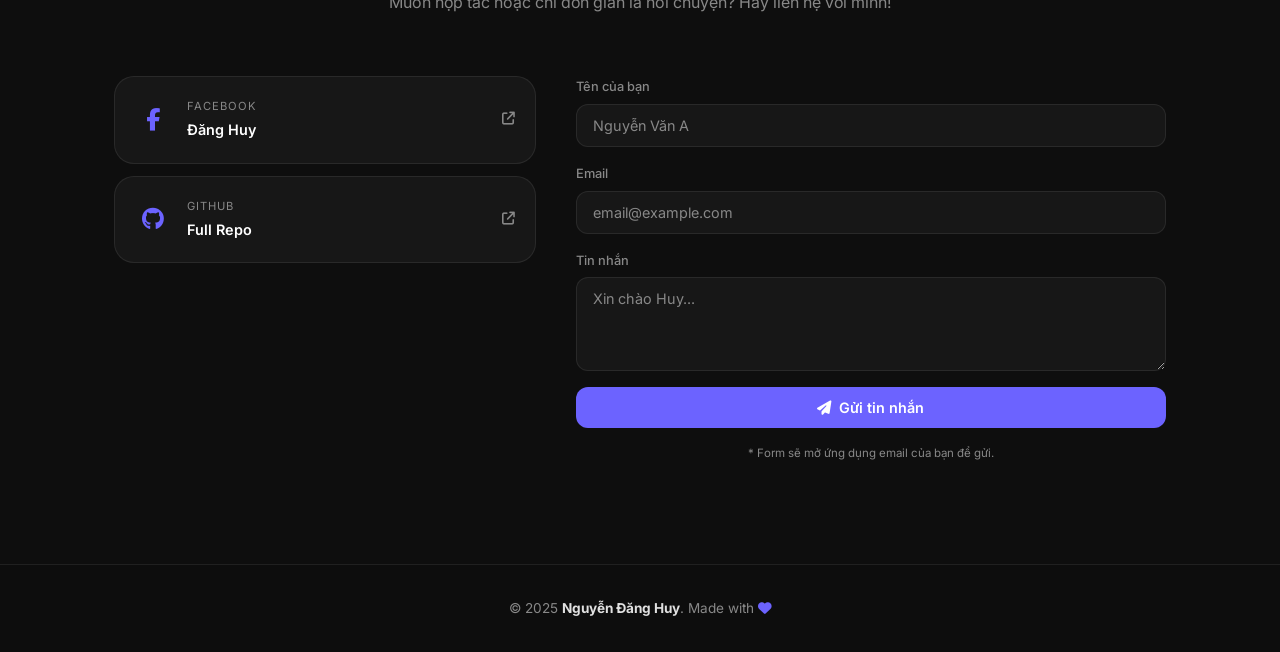
==== commit 29193547: "Update index.html" ====
--- a/index.html
+++ b/index.html
@@ -185,12 +185,12 @@
                 <div class="contact-links">
                     <a href="https://www.facebook.com/danghuydangsuy" target="_blank" class="contact-card">
                         <i class="fa-brands fa-facebook-f"></i>
-                        <div><span class="contact-card-label">Facebook</span><span class="contact-card-value">danghuydangsuy</span></div>
+                        <div><span class="contact-card-label">Facebook</span><span class="contact-card-value">Đăng Huy</span></div>
                         <i class="fa-solid fa-arrow-up-right-from-square contact-arrow"></i>
                     </a>
                     <a href="#" target="_blank" class="contact-card">
                         <i class="fa-brands fa-github"></i>
-                        <div><span class="contact-card-label">GitHub</span><span class="contact-card-value">Sắp cập nhật</span></div>
+                        <div><span class="contact-card-label">GitHub</span><span class="contact-card-value">Full Repo</span></div>
                         <i class="fa-solid fa-arrow-up-right-from-square contact-arrow"></i>
                     </a>
                 </div>
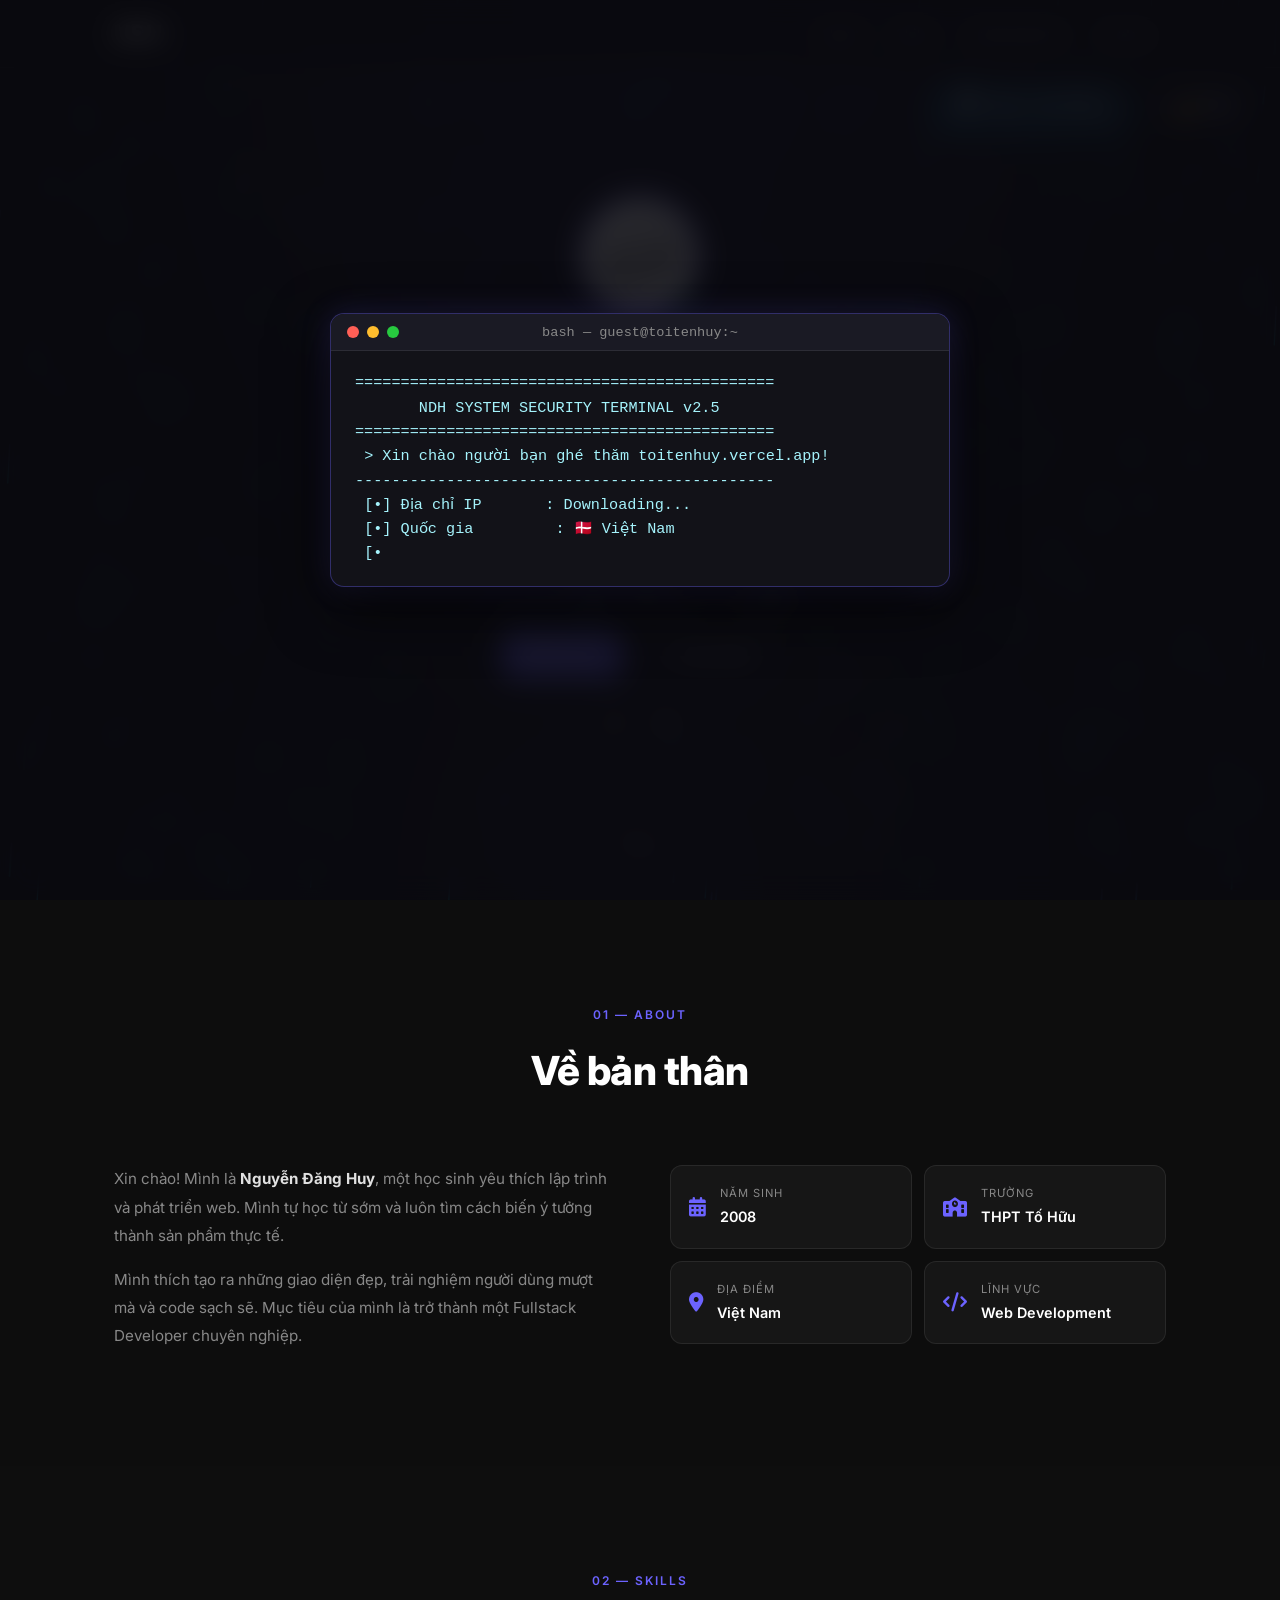
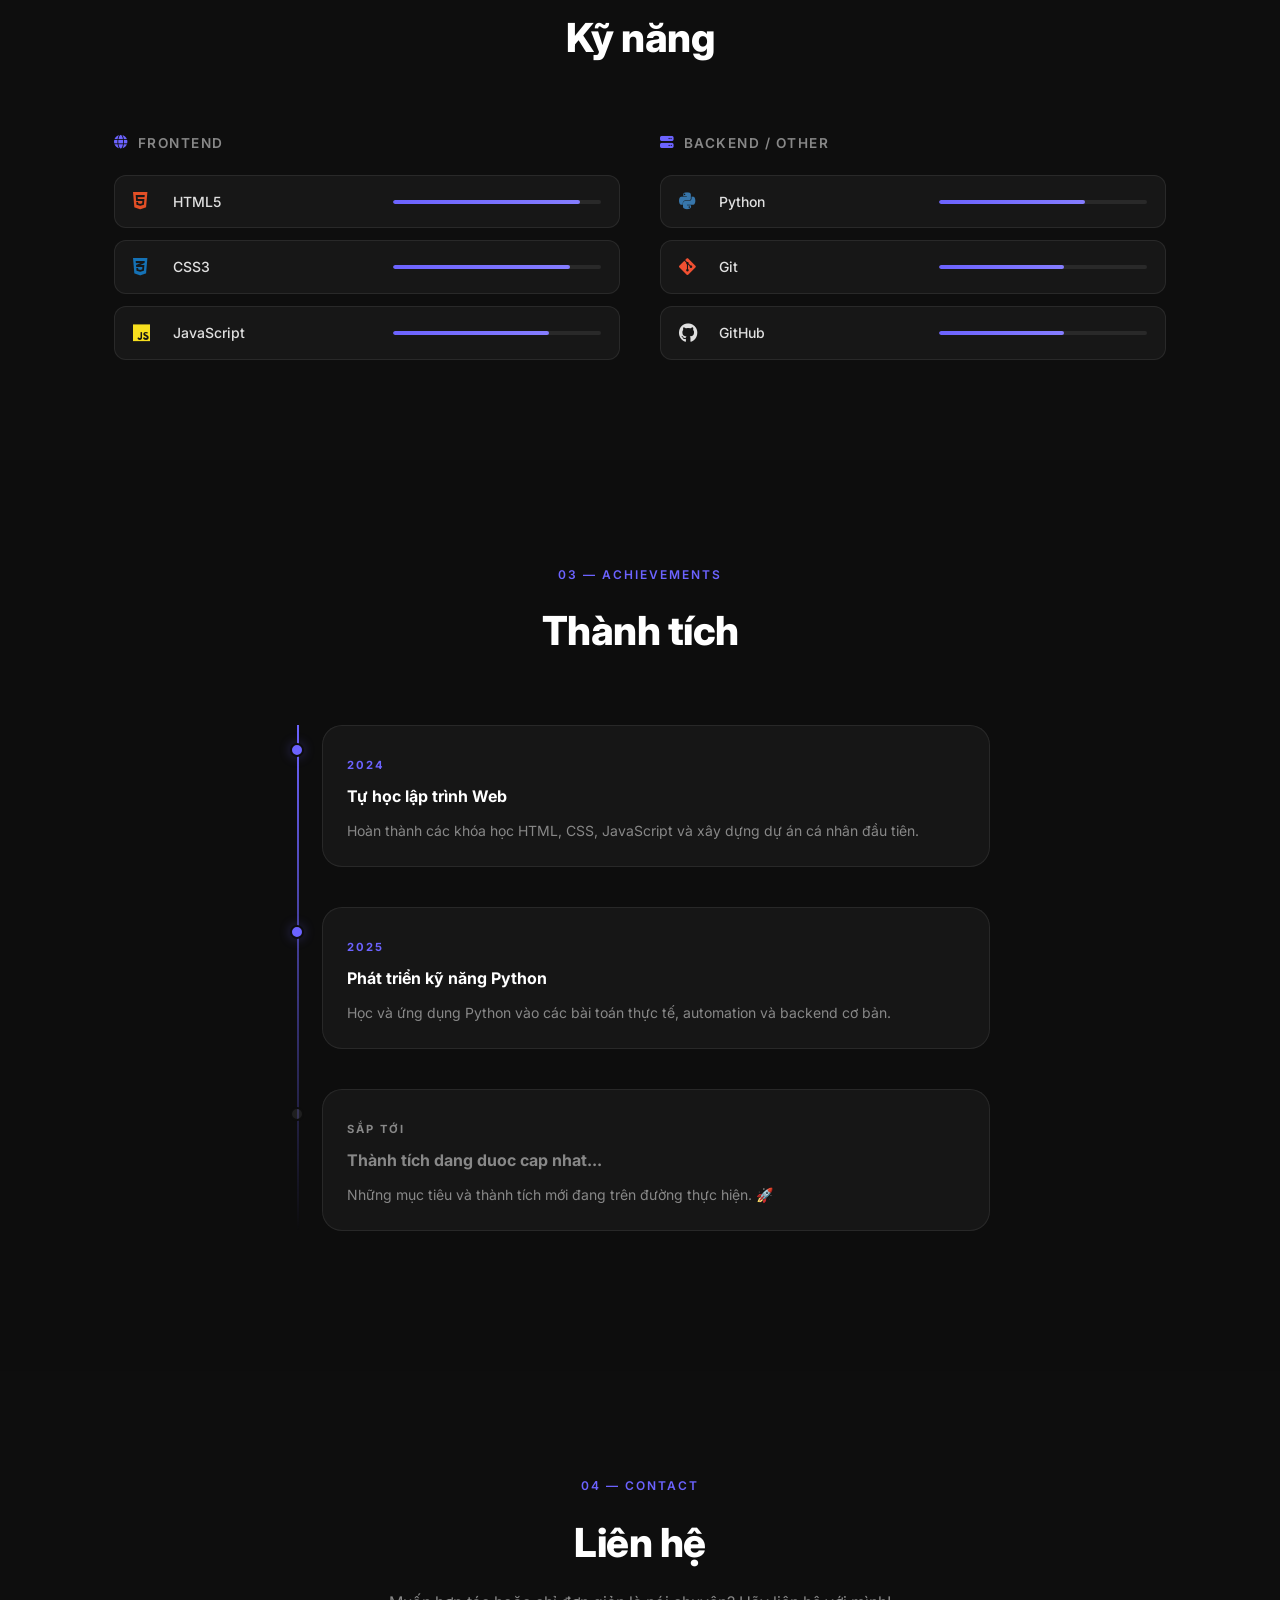
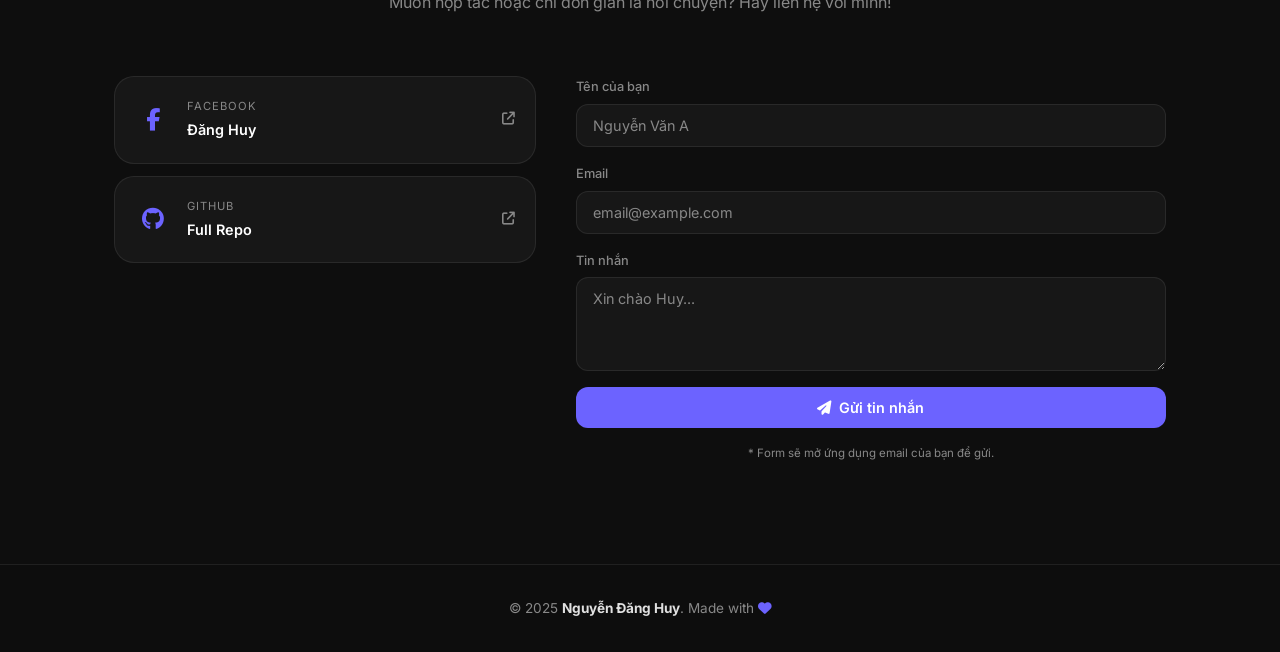
==== commit 9541eee0: "Fix HTML character encoding issues" ====
--- a/index.html
+++ b/index.html
@@ -188,7 +188,7 @@
                         <div><span class="contact-card-label">Facebook</span><span class="contact-card-value">Đăng Huy</span></div>
                         <i class="fa-solid fa-arrow-up-right-from-square contact-arrow"></i>
                     </a>
-                    <a href="#" target="_blank" class="contact-card">
+                    <a href="https://github.com/danghuyworkout-stack/" target="_blank" class="contact-card">
                         <i class="fa-brands fa-github"></i>
                         <div><span class="contact-card-label">GitHub</span><span class="contact-card-value">Full Repo</span></div>
                         <i class="fa-solid fa-arrow-up-right-from-square contact-arrow"></i>
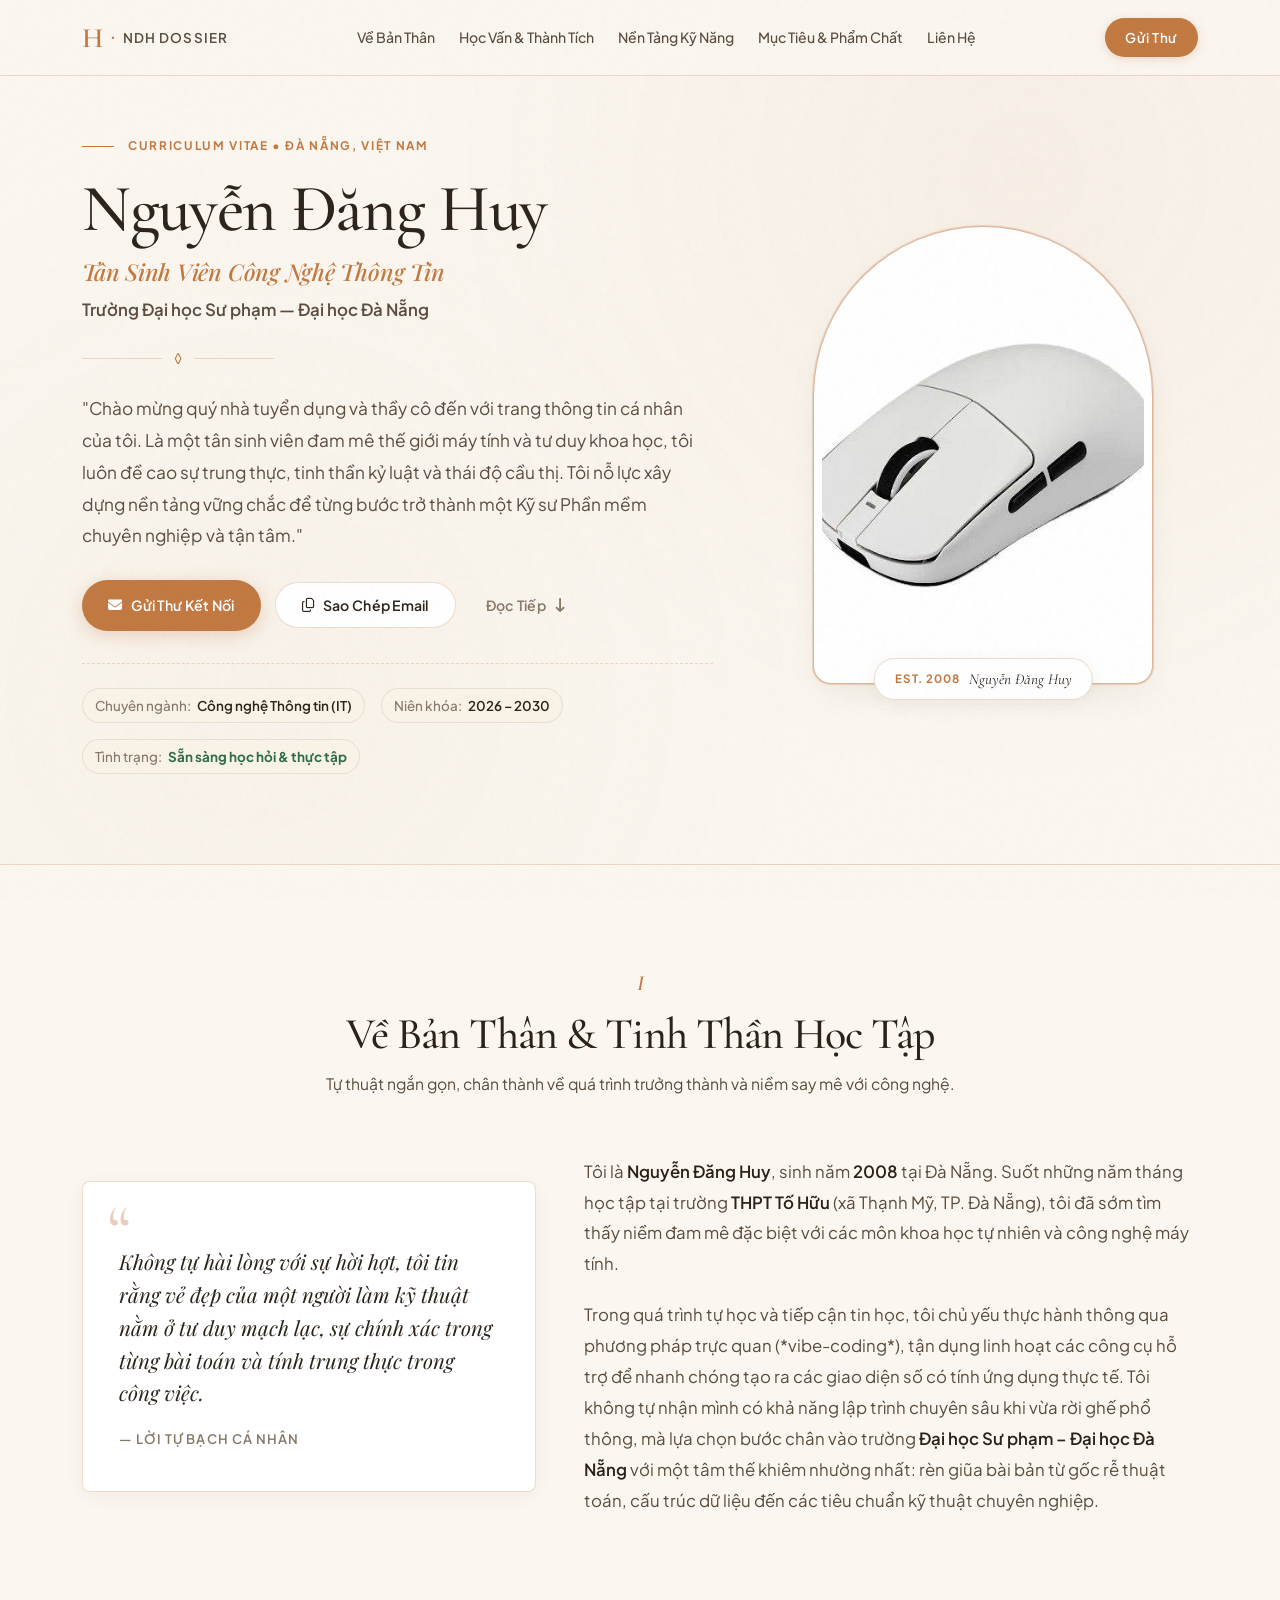
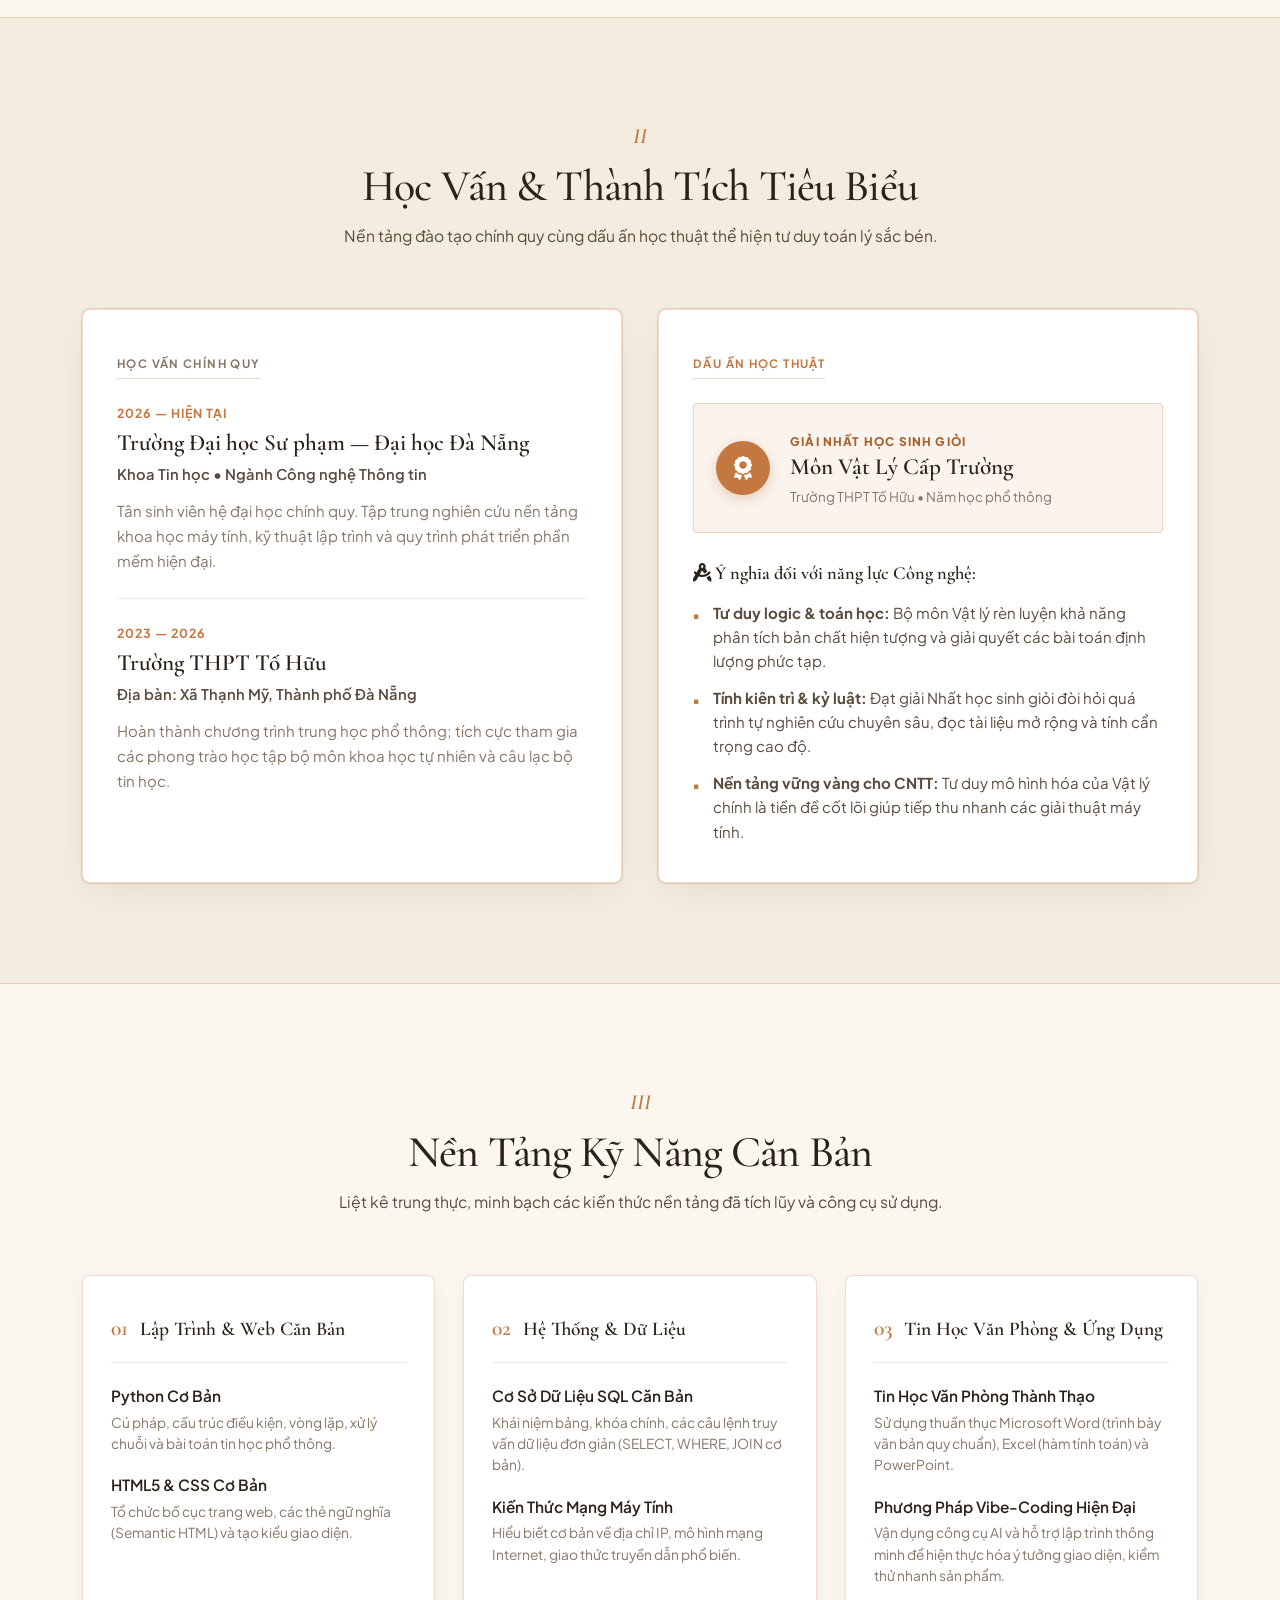
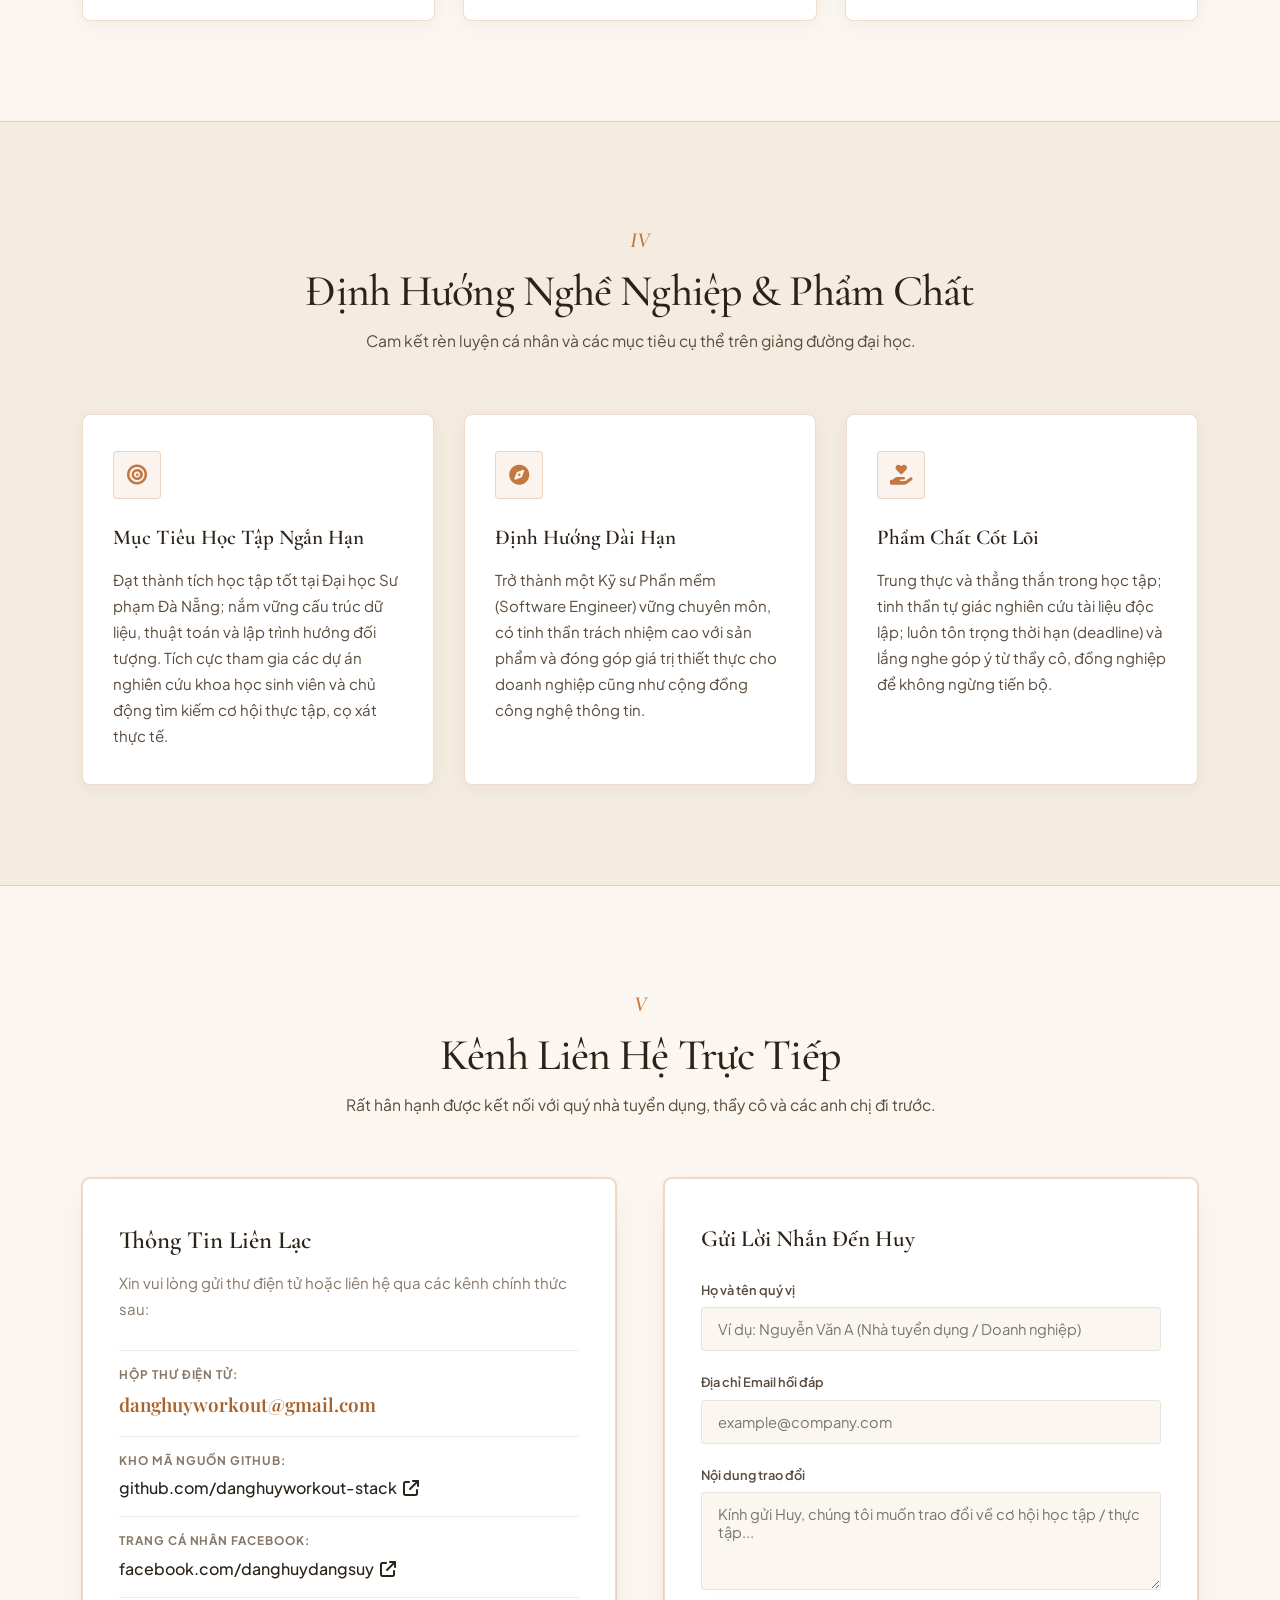
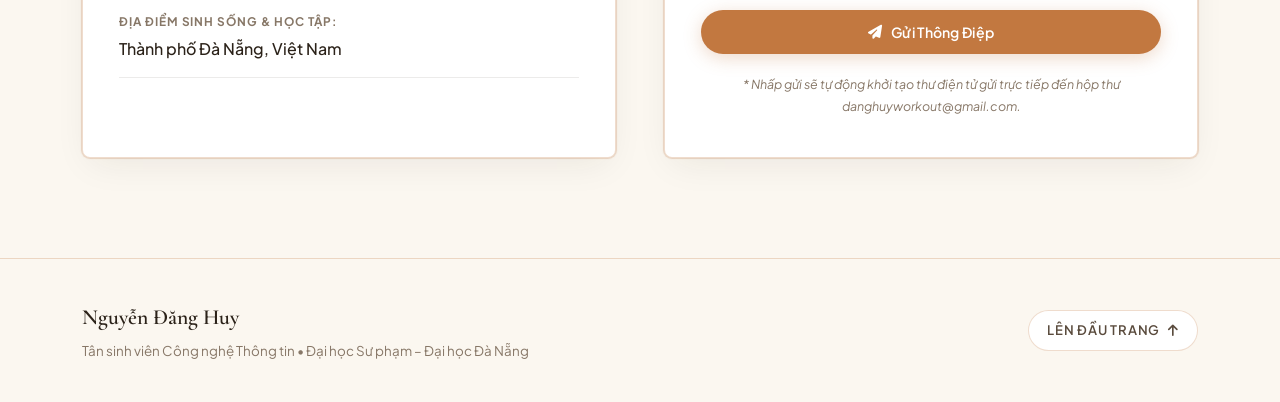
==== commit 0e1f0431: "Add files via upload" ====
--- a/index.html
+++ b/index.html
@@ -1,225 +1,441 @@
-<!DOCTYPE html>
-<html lang="vi">
-<head>
-    <!-- Google tag (gtag.js) -->
-    <script async src="https://www.googletagmanager.com/gtag/js?id=G-J2MMLP8ENY"></script>
-    <script>
-      window.dataLayer = window.dataLayer || [];
-      function gtag(){dataLayer.push(arguments);}
-      gtag('js', new Date());
-
-      gtag('config', 'G-J2MMLP8ENY');
-    </script>
-
-    <meta charset="UTF-8">
-    <meta name="viewport" content="width=device-width, initial-scale=1.0">
-    <title>Nguyễn Đăng Huy</title>
-    <link rel="preconnect" href="https://fonts.googleapis.com">
-    <link rel="preconnect" href="https://fonts.gstatic.com" crossorigin>
-    <link href="https://fonts.googleapis.com/css2?family=Inter:wght@300;400;500;600;700;800&display=swap" rel="stylesheet">
-    <link rel="stylesheet" href="https://cdnjs.cloudflare.com/ajax/libs/font-awesome/6.4.0/css/all.min.css">
-    <link rel="stylesheet" href="style.css">
-</head>
-<body>
-    <canvas id="rain-canvas"></canvas>
-
-    <!-- TERMINAL WELCOME OVERLAY (Giống kochehe) -->
-    <div id="welcome-terminal-overlay">
-        <div id="welcome-terminal">
-            <div id="terminal-header">
-                <div id="terminal-buttons">
-                    <span class="terminal-btn close" id="term-close"></span>
-                    <span class="terminal-btn minimize"></span>
-                    <span class="terminal-btn maximize"></span>
-                </div>
-                <div id="terminal-title">bash &mdash; guest@toitenhuy:~</div>
-            </div>
-            <div id="terminal-body">
-                <pre id="terminal-text"></pre>
-                <div id="terminal-prompt-footer" style="display: none;">
-                    <button id="terminal-enter-btn" class="btn-enter"><i class="fa-solid fa-arrow-right-to-bracket"></i> Bấm phím bất kỳ hoặc click vào đây để tiếp tục</button>
-                </div>
-            </div>
-        </div>
-    </div>
-    <nav class="navbar" id="navbar">
-        <div class="nav-container">
-            <a class="nav-logo" href="#hero">NDH<span class="dot">.</span></a>
-            <ul class="nav-menu" id="nav-menu">
-                <li><a class="nav-link" href="#about">About</a></li>
-                <li><a class="nav-link" href="#skills">Skills</a></li>
-                <li><a class="nav-link" href="#achievements">Achievements</a></li>
-                <li><a class="nav-link" href="#contact">Contact</a></li>
-            </ul>
-            <button class="hamburger" id="hamburger" aria-label="Toggle menu">
-                <span></span><span></span><span></span>
-            </button>
-        </div>
-    </nav>
-
-    <!-- 2 NÚT NỔI Ở GÓC TRÊN BÊN PHẢI NGAY DƯỚI THANH ĐIỀU HƯỚNG -->
-    <div class="floating-controls">
-        <!-- NÚT PILL 1: THỜI TIẾT / MƯA (LÀM TO VÀ RÕ NÉT) -->
-        <button class="pill-badge active" id="rain-toggle" aria-label="Bật tắt mưa" title="Click để Bật/Tắt mưa">
-            <span class="pill-icon" id="weather-icon">🌧️</span>
-            <span class="pill-text" id="weather-text">Mưa &bull; Đà Nẵng</span>
-        </button>
-
-        <!-- NÚT PILL 2: SÁNG / TỐI -->
-        <button class="pill-badge" id="theme-toggle" aria-label="Đổi giao diện sáng tối" title="Click để đổi Sáng/Tối">
-            <span class="pill-icon" id="theme-icon">🌙</span>
-            <span class="pill-text" id="theme-text">Tối</span>
-        </button>
-    </div>
-
-    <section id="hero" class="section hero-section">
-        <div class="hero-content">
-            <div class="avatar-wrapper">
-                <img src="conchuot.jpg" alt="Nguyễn Đăng Huy" class="hero-avatar">
-                <span class="avatar-status"></span>
-            </div>
-            <div class="hero-badge">Available for projects</div>
-            <div class="hero-badge" id="visitor-badge" style="display: none; margin-top: 8px; background: rgba(108, 99, 255, 0.15); border: 1px solid rgba(108, 99, 255, 0.3); color: #b8b3ff;"></div>
-            <h1 class="hero-name"><span id="typed-text"></span><span class="typed-cursor">|</span></h1>
-            <p class="hero-role">Fullstack Developer <span class="divider">/</span> Student</p>
-            <p class="hero-desc">Đam mê lập trình và xây dựng những sản phẩm web đẹp, hiệu quả. Học sinh tại <strong>THPT Tố Hữu</strong> &middot; Sinh năm <strong>2008</strong>.</p>
-            <div class="hero-actions">
-                <a href="#contact" class="btn btn-primary"><i class="fa-solid fa-paper-plane"></i> Liên hệ</a>
-                <a href="#about" class="btn btn-outline"><i class="fa-solid fa-chevron-down"></i> Xem thêm</a>
-            </div>
-            <div class="hero-socials">
-                <a href="https://www.facebook.com/danghuydangsuy" target="_blank" class="social-icon" title="Facebook"><i class="fa-brands fa-facebook-f"></i></a>
-                <a href="https://github.com/danghuyworkout-stack" target="_blank" class="social-icon" title="GitHub"><i class="fa-brands fa-github"></i></a>
-            </div>
-        </div>
-        <div class="hero-scroll-hint"><span>Scroll</span><i class="fa-solid fa-arrow-down"></i></div>
-    </section>
-    <section id="about" class="section">
-        <div class="container">
-            <div class="section-header">
-                <span class="section-label">01 &mdash; About</span>
-                <h2 class="section-title">Về bản thân</h2>
-            </div>
-            <div class="about-grid">
-                <div class="about-text">
-                    <p>Xin chào! Mình là <strong>Nguyễn Đăng Huy</strong>, một học sinh yêu thích lập trình và phát triển web. Mình tự học từ sớm và luôn tìm cách biến ý tưởng thành sản phẩm thực tế.</p>
-                    <p>Mình thích tạo ra những giao diện đẹp, trải nghiệm người dùng mượt mà và code sạch sẽ. Mục tiêu của mình là trở thành một Fullstack Developer chuyên nghiệp.</p>
-                </div>
-                <div class="about-info-cards">
-                    <div class="info-card"><i class="fa-solid fa-calendar-days"></i><div><span class="info-label">Năm sinh</span><span class="info-value">2008</span></div></div>
-                    <div class="info-card"><i class="fa-solid fa-school"></i><div><span class="info-label">Trường</span><span class="info-value">THPT Tố Hữu</span></div></div>
-                    <div class="info-card"><i class="fa-solid fa-location-dot"></i><div><span class="info-label">Địa điểm</span><span class="info-value">Việt Nam</span></div></div>
-                    <div class="info-card"><i class="fa-solid fa-code"></i><div><span class="info-label">Lĩnh vực</span><span class="info-value">Web Development</span></div></div>
-                </div>
-            </div>
-        </div>
-    </section>
-    <section id="skills" class="section section-alt">
-        <div class="container">
-            <div class="section-header">
-                <span class="section-label">02 &mdash; Skills</span>
-                <h2 class="section-title">Kỹ năng</h2>
-            </div>
-            <div class="skills-categories">
-                <div class="skill-category">
-                    <h3 class="category-title"><i class="fa-solid fa-globe"></i> Frontend</h3>
-                    <div class="skills-grid">
-                        <div class="skill-card"><i class="fa-brands fa-html5" style="color:#e34f26"></i><span>HTML5</span><div class="skill-bar"><div class="skill-fill" data-width="90"></div></div></div>
-                        <div class="skill-card"><i class="fa-brands fa-css3-alt" style="color:#1572b6"></i><span>CSS3</span><div class="skill-bar"><div class="skill-fill" data-width="85"></div></div></div>
-                        <div class="skill-card"><i class="fa-brands fa-js" style="color:#f7df1e"></i><span>JavaScript</span><div class="skill-bar"><div class="skill-fill" data-width="75"></div></div></div>
-                    </div>
-                </div>
-                <div class="skill-category">
-                    <h3 class="category-title"><i class="fa-solid fa-server"></i> Backend / Other</h3>
-                    <div class="skills-grid">
-                        <div class="skill-card"><i class="fa-brands fa-python" style="color:#3776ab"></i><span>Python</span><div class="skill-bar"><div class="skill-fill" data-width="70"></div></div></div>
-                        <div class="skill-card"><i class="fa-brands fa-git-alt" style="color:#f05032"></i><span>Git</span><div class="skill-bar"><div class="skill-fill" data-width="60"></div></div></div>
-                        <div class="skill-card"><i class="fa-brands fa-github" style="color:#e0e0e0"></i><span>GitHub</span><div class="skill-bar"><div class="skill-fill" data-width="60"></div></div></div>
-                    </div>
-                </div>
-            </div>
-        </div>
-    </section>
-    <section id="achievements" class="section">
-        <div class="container">
-            <div class="section-header">
-                <span class="section-label">03 &mdash; Achievements</span>
-                <h2 class="section-title">Thành tích</h2>
-            </div>
-            <div class="timeline">
-                <div class="timeline-item">
-                    <div class="timeline-dot"></div>
-                    <div class="timeline-card">
-                        <span class="timeline-year">2024</span>
-                        <h4>Tự học lập trình Web</h4>
-                        <p>Hoàn thành các khóa học HTML, CSS, JavaScript và xây dựng dự án cá nhân đầu tiên.</p>
-                    </div>
-                </div>
-                <div class="timeline-item">
-                    <div class="timeline-dot"></div>
-                    <div class="timeline-card">
-                        <span class="timeline-year">2025</span>
-                        <h4>Phát triển kỹ năng Python</h4>
-                        <p>Học và ứng dụng Python vào các bài toán thực tế, automation và backend cơ bản.</p>
-                    </div>
-                </div>
-                <div class="timeline-item timeline-upcoming">
-                    <div class="timeline-dot"></div>
-                    <div class="timeline-card">
-                        <span class="timeline-year">Sắp tới</span>
-                        <h4>Thành tích dang duoc cap nhat...</h4>
-                        <p>Những mục tiêu và thành tích mới đang trên đường thực hiện. 🚀</p>
-                    </div>
-                </div>
-            </div>
-        </div>
-    </section>
-    <section id="contact" class="section section-alt">
-        <div class="container">
-            <div class="section-header">
-                <span class="section-label">04 &mdash; Contact</span>
-                <h2 class="section-title">Liên hệ</h2>
-                <p class="section-desc">Muốn hợp tác hoặc chỉ đơn giản là nói chuyện? Hãy liên hệ với mình!</p>
-            </div>
-            <div class="contact-grid">
-                <div class="contact-links">
-                    <a href="https://www.facebook.com/danghuydangsuy" target="_blank" class="contact-card">
-                        <i class="fa-brands fa-facebook-f"></i>
-                        <div><span class="contact-card-label">Facebook</span><span class="contact-card-value">Đăng Huy</span></div>
-                        <i class="fa-solid fa-arrow-up-right-from-square contact-arrow"></i>
-                    </a>
-                    <a href="https://github.com/danghuyworkout-stack/" target="_blank" class="contact-card">
-                        <i class="fa-brands fa-github"></i>
-                        <div><span class="contact-card-label">GitHub</span><span class="contact-card-value">Full Repo</span></div>
-                        <i class="fa-solid fa-arrow-up-right-from-square contact-arrow"></i>
-                    </a>
-                </div>
-                <form class="contact-form" onsubmit="handleFormSubmit(event)">
-                    <div class="form-group">
-                        <label for="name">Tên của bạn</label>
-                        <input type="text" id="name" placeholder="Nguyễn Văn A" required>
-                    </div>
-                    <div class="form-group">
-                        <label for="email">Email</label>
-                        <input type="email" id="email" placeholder="email@example.com" required>
-                    </div>
-                    <div class="form-group">
-                        <label for="message">Tin nhắn</label>
-                        <textarea id="message" rows="4" placeholder="Xin chào Huy..." required></textarea>
-                    </div>
-                    <button type="submit" class="btn btn-primary btn-full">
-                        <i class="fa-solid fa-paper-plane"></i> Gửi tin nhắn
-                    </button>
-                    <p class="form-note">* Form sẽ mở ứng dụng email của bạn để gửi.</p>
-                </form>
-            </div>
-        </div>
-    </section>
-    <footer class="footer">
-        <div class="container">
-            <p>&copy; 2025 <strong>Nguyễn Đăng Huy</strong>. Made with <i class="fa-solid fa-heart" style="color:#6c63ff"></i></p>
-        </div>
-    </footer>
-    <script src="script.js"></script>
-</body>
-</html>
+<!DOCTYPE html>
+<html lang="vi">
+<head>
+    <!-- Google tag (gtag.js) -->
+    <script async src="https://www.googletagmanager.com/gtag/js?id=G-J2MMLP8ENY"></script>
+    <script>
+      window.dataLayer = window.dataLayer || [];
+      function gtag(){dataLayer.push(arguments);}
+      gtag('js', new Date());
+      gtag('config', 'G-J2MMLP8ENY');
+    </script>
+
+    <meta charset="UTF-8">
+    <meta name="viewport" content="width=device-width, initial-scale=1.0, viewport-fit=cover">
+    <meta http-equiv="X-UA-Compatible" content="IE=edge">
+    <meta name="description" content="Nguyễn Đăng Huy — Tân sinh viên ngành Công nghệ Thông tin tại Trường Đại học Sư phạm - Đại học Đà Nẵng. Hồ sơ giới thiệu bản thân thanh lịch, chuyên nghiệp dành cho nhà tuyển dụng.">
+    <meta name="theme-color" content="#faf8f5">
+
+    <title>Nguyễn Đăng Huy &mdash; Hồ Sơ Cá Nhân &bull; Đại Học Sư Phạm Đà Nẵng</title>
+
+    <!-- Google Fonts: Cormorant Garamond & Playfair Display (European Fine-Dining Serif) + Plus Jakarta Sans -->
+    <link rel="preconnect" href="https://fonts.googleapis.com">
+    <link rel="preconnect" href="https://fonts.gstatic.com" crossorigin>
+    <link href="https://fonts.googleapis.com/css2?family=Cormorant+Garamond:ital,wght@0,300;0,400;0,500;0,600;0,700;1,400;1,600&family=Playfair+Display:ital,wght@0,400;0,500;0,600;0,700;1,400&family=Plus+Jakarta+Sans:wght@300;400;500;600;700&display=swap" rel="stylesheet">
+
+    <!-- Font Awesome Icons -->
+    <link rel="stylesheet" href="https://cdnjs.cloudflare.com/ajax/libs/font-awesome/6.4.0/css/all.min.css">
+
+    <!-- Stylesheet -->
+    <link rel="stylesheet" href="style.css">
+</head>
+<body>
+    <!-- SUBTLE PAPER & LINEN TEXTURE OVERLAY -->
+    <div class="paper-texture-overlay" aria-hidden="true"></div>
+
+    <!-- NOTIFICATION TOAST FOR ACTIONS -->
+    <div id="toast-notice" class="toast-notice" role="alert" aria-live="polite"></div>
+
+    <!-- MAIN EDITORIAL HEADER -->
+    <header class="atelier-header" id="header">
+        <div class="container header-container">
+            <a href="#hero" class="brand-monogram">
+                <span class="monogram-letter">H</span>
+                <span class="monogram-dot">&bull;</span>
+                <span class="monogram-text">NDH Dossier</span>
+            </a>
+
+            <nav class="nav-menu" id="nav-menu" role="navigation" aria-label="Menu chính">
+                <a href="#about" class="nav-item">Về Bản Thân</a>
+                <a href="#education" class="nav-item">Học Vấn & Thành Tích</a>
+                <a href="#skills" class="nav-item">Nền Tảng Kỹ Năng</a>
+                <a href="#vision" class="nav-item">Mục Tiêu & Phẩm Chất</a>
+                <a href="#contact" class="nav-item">Liên Hệ</a>
+            </nav>
+
+            <div class="header-actions">
+                <a href="mailto:danghuyworkout@gmail.com" class="btn-header-contact">
+                    <span>Gửi Thư</span>
+                </a>
+                <button class="hamburger-btn" id="hamburger-btn" aria-label="Mở danh mục điều hướng">
+                    <span></span><span></span>
+                </button>
+            </div>
+        </div>
+    </header>
+
+    <main id="main-content">
+        <!-- HERO SECTION: EDITORIAL PORTRAIT & PERSONAL STATEMENT -->
+        <section id="hero" class="section-hero">
+            <div class="container hero-layout">
+                <div class="hero-text-col">
+                    <div class="editorial-eyebrow">
+                        <span class="eyebrow-line"></span>
+                        <span class="eyebrow-tag">CURRICULUM VITAE &bull; ĐÀ NẴNG, VIỆT NAM</span>
+                    </div>
+
+                    <h1 class="hero-full-name">
+                        Nguyễn Đăng Huy
+                    </h1>
+
+                    <p class="hero-role-title">
+                        Tân Sinh Viên Công Nghệ Thông Tin
+                    </p>
+                    <p class="hero-institution">
+                        Trường Đại học Sư phạm &mdash; Đại học Đà Nẵng
+                    </p>
+
+                    <div class="ornament-divider" aria-hidden="true">
+                        <span class="ornament-leaf">&loz;</span>
+                    </div>
+
+                    <p class="hero-statement">
+                        "Chào mừng quý nhà tuyển dụng và thầy cô đến với trang thông tin cá nhân của tôi. Là một tân sinh viên đam mê thế giới máy tính và tư duy khoa học, tôi luôn đề cao sự trung thực, tinh thần kỷ luật và thái độ cầu thị. Tôi nỗ lực xây dựng nền tảng vững chắc để từng bước trở thành một Kỹ sư Phần mềm chuyên nghiệp và tận tâm."
+                    </p>
+
+                    <div class="hero-cta-group">
+                        <a href="mailto:danghuyworkout@gmail.com" class="btn-atelier btn-gold">
+                            <i class="fa-solid fa-envelope"></i>
+                            <span>Gửi Thư Kết Nối</span>
+                        </a>
+                        <button class="btn-atelier btn-outline" id="copy-email-btn" data-email="danghuyworkout@gmail.com">
+                            <i class="fa-regular fa-copy"></i>
+                            <span>Sao Chép Email</span>
+                        </button>
+                        <a href="#about" class="btn-atelier btn-text">
+                            <span>Đọc Tiếp</span>
+                            <i class="fa-solid fa-arrow-down-long"></i>
+                        </a>
+                    </div>
+
+                    <div class="hero-quick-meta">
+                        <div class="meta-pill">
+                            <span class="pill-title">Chuyên ngành:</span>
+                            <span class="pill-value">Công nghệ Thông tin (IT)</span>
+                        </div>
+                        <div class="meta-pill">
+                            <span class="pill-title">Niên khóa:</span>
+                            <span class="pill-value">2026 &ndash; 2030</span>
+                        </div>
+                        <div class="meta-pill">
+                            <span class="pill-title">Tình trạng:</span>
+                            <span class="pill-value text-emerald">Sẵn sàng học hỏi & thực tập</span>
+                        </div>
+                    </div>
+                </div>
+
+                <div class="hero-image-col">
+                    <div class="portrait-arch-frame">
+                        <div class="frame-inner-border">
+                            <img src="conchuot.jpg" alt="Chân dung Nguyễn Đăng Huy" class="portrait-image" width="380" height="480">
+                        </div>
+                        <div class="frame-tag-badge">
+                            <span class="tag-year">EST. 2008</span>
+                            <span class="tag-label">Nguyễn Đăng Huy</span>
+                        </div>
+                    </div>
+                </div>
+            </div>
+        </section>
+
+        <!-- SECTION 1: ABOUT ME & PHILOSOPHY -->
+        <section id="about" class="atelier-section">
+            <div class="container">
+                <div class="section-title-wrap">
+                    <span class="section-num">I</span>
+                    <h2 class="section-heading">Về Bản Thân & Tinh Thần Học Tập</h2>
+                    <p class="section-sub">Tự thuật ngắn gọn, chân thành về quá trình trưởng thành và niềm say mê với công nghệ.</p>
+                </div>
+
+                <div class="about-editorial-grid">
+                    <div class="about-quote-panel">
+                        <span class="quote-sign">&ldquo;</span>
+                        <blockquote class="quote-text">
+                            Không tự hài lòng với sự hời hợt, tôi tin rằng vẻ đẹp của một người làm kỹ thuật nằm ở tư duy mạch lạc, sự chính xác trong từng bài toán và tính trung thực trong công việc.
+                        </blockquote>
+                        <span class="quote-author">&mdash; Lời tự bạch cá nhân</span>
+                    </div>
+
+                    <div class="about-story-panel">
+                        <p>
+                            Tôi là <strong>Nguyễn Đăng Huy</strong>, sinh năm <strong>2008</strong> tại Đà Nẵng. Suốt những năm tháng học tập tại trường <strong>THPT Tố Hữu</strong> (xã Thạnh Mỹ, TP. Đà Nẵng), tôi đã sớm tìm thấy niềm đam mê đặc biệt với các môn khoa học tự nhiên và công nghệ máy tính.
+                        </p>
+                        <p>
+                            Trong quá trình tự học và tiếp cận tin học, tôi chủ yếu thực hành thông qua phương pháp trực quan (*vibe-coding*), tận dụng linh hoạt các công cụ hỗ trợ để nhanh chóng tạo ra các giao diện số có tính ứng dụng thực tế. Tôi không tự nhận mình có khả năng lập trình chuyên sâu khi vừa rời ghế phổ thông, mà lựa chọn bước chân vào trường <strong>Đại học Sư phạm &ndash; Đại học Đà Nẵng</strong> với một tâm thế khiêm nhường nhất: rèn giũa bài bản từ gốc rễ thuật toán, cấu trúc dữ liệu đến các tiêu chuẩn kỹ thuật chuyên nghiệp.
+                        </p>
+                    </div>
+                </div>
+            </div>
+        </section>
+
+        <!-- SECTION 2: EDUCATION & ACHIEVEMENTS -->
+        <section id="education" class="atelier-section bg-secondary-tint">
+            <div class="container">
+                <div class="section-title-wrap">
+                    <span class="section-num">II</span>
+                    <h2 class="section-heading">Học Vấn & Thành Tích Tiêu Biểu</h2>
+                    <p class="section-sub">Nền tảng đào tạo chính quy cùng dấu ấn học thuật thể hiện tư duy toán lý sắc bén.</p>
+                </div>
+
+                <div class="edu-achieve-grid">
+                    <!-- ACADEMIC TRACK -->
+                    <div class="editorial-card edu-card">
+                        <div class="card-badge">HỌC VẤN CHÍNH QUY</div>
+                        
+                        <div class="timeline-record">
+                            <div class="record-period">2026 &mdash; HIỆN TẠI</div>
+                            <h3 class="record-title">Trường Đại học Sư phạm &mdash; Đại học Đà Nẵng</h3>
+                            <h4 class="record-sub">Khoa Tin học &bull; Ngành Công nghệ Thông tin</h4>
+                            <p class="record-desc">
+                                Tân sinh viên hệ đại học chính quy. Tập trung nghiên cứu nền tảng khoa học máy tính, kỹ thuật lập trình và quy trình phát triển phần mềm hiện đại.
+                            </p>
+                        </div>
+
+                        <div class="record-separator"></div>
+
+                        <div class="timeline-record">
+                            <div class="record-period">2023 &mdash; 2026</div>
+                            <h3 class="record-title">Trường THPT Tố Hữu</h3>
+                            <h4 class="record-sub">Địa bàn: Xã Thạnh Mỹ, Thành phố Đà Nẵng</h4>
+                            <p class="record-desc">
+                                Hoàn thành chương trình trung học phổ thông; tích cực tham gia các phong trào học tập bộ môn khoa học tự nhiên và câu lạc bộ tin học.
+                            </p>
+                        </div>
+                    </div>
+
+                    <!-- KEY ACHIEVEMENT -->
+                    <div class="editorial-card achieve-card">
+                        <div class="card-badge gold-badge">DẤU ẤN HỌC THUẬT</div>
+
+                        <div class="trophy-highlight-box">
+                            <div class="trophy-icon">
+                                <i class="fa-solid fa-award"></i>
+                            </div>
+                            <div class="trophy-info">
+                                <span class="trophy-rank">GIẢI NHẤT HỌC SINH GIỎI</span>
+                                <h3 class="trophy-subject">Môn Vật Lý Cấp Trường</h3>
+                                <span class="trophy-school">Trường THPT Tố Hữu &bull; Năm học phổ thông</span>
+                            </div>
+                        </div>
+
+                        <div class="achievement-significance">
+                            <h4 class="significance-title">
+                                <i class="fa-solid fa-compass-drafting"></i> Ý nghĩa đối với năng lực Công nghệ:
+                            </h4>
+                            <ul class="significance-list">
+                                <li>
+                                    <strong>Tư duy logic & toán học:</strong> Bộ môn Vật lý rèn luyện khả năng phân tích bản chất hiện tượng và giải quyết các bài toán định lượng phức tạp.
+                                </li>
+                                <li>
+                                    <strong>Tính kiên trì & kỷ luật:</strong> Đạt giải Nhất học sinh giỏi đòi hỏi quá trình tự nghiên cứu chuyên sâu, đọc tài liệu mở rộng và tính cẩn trọng cao độ.
+                                </li>
+                                <li>
+                                    <strong>Nền tảng vững vàng cho CNTT:</strong> Tư duy mô hình hóa của Vật lý chính là tiền đề cốt lõi giúp tiếp thu nhanh các giải thuật máy tính.
+                                </li>
+                            </ul>
+                        </div>
+                    </div>
+                </div>
+            </div>
+        </section>
+
+        <!-- SECTION 3: SKILLS & COMPETENCIES -->
+        <section id="skills" class="atelier-section">
+            <div class="container">
+                <div class="section-title-wrap">
+                    <span class="section-num">III</span>
+                    <h2 class="section-heading">Nền Tảng Kỹ Năng Căn Bản</h2>
+                    <p class="section-sub">Liệt kê trung thực, minh bạch các kiến thức nền tảng đã tích lũy và công cụ sử dụng.</p>
+                </div>
+
+                <div class="skills-editorial-grid">
+                    <!-- BLOCK 1: LẬP TRÌNH CƠ BẢN -->
+                    <div class="skill-category-box">
+                        <div class="skill-category-head">
+                            <span class="skill-idx">01</span>
+                            <h3 class="skill-cat-title">Lập Trình & Web Căn Bản</h3>
+                        </div>
+                        <ul class="skill-item-list">
+                            <li>
+                                <span class="skill-item-name">Python Cơ Bản</span>
+                                <span class="skill-item-desc">Cú pháp, cấu trúc điều kiện, vòng lặp, xử lý chuỗi và bài toán tin học phổ thông.</span>
+                            </li>
+                            <li>
+                                <span class="skill-item-name">HTML5 & CSS Cơ Bản</span>
+                                <span class="skill-item-desc">Tổ chức bố cục trang web, các thẻ ngữ nghĩa (Semantic HTML) và tạo kiểu giao diện.</span>
+                            </li>
+                        </ul>
+                    </div>
+
+                    <!-- BLOCK 2: HỆ THỐNG & DỮ LIỆU -->
+                    <div class="skill-category-box">
+                        <div class="skill-category-head">
+                            <span class="skill-idx">02</span>
+                            <h3 class="skill-cat-title">Hệ Thống & Dữ Liệu</h3>
+                        </div>
+                        <ul class="skill-item-list">
+                            <li>
+                                <span class="skill-item-name">Cơ Sở Dữ Liệu SQL Căn Bản</span>
+                                <span class="skill-item-desc">Khái niệm bảng, khóa chính, các câu lệnh truy vấn dữ liệu đơn giản (SELECT, WHERE, JOIN cơ bản).</span>
+                            </li>
+                            <li>
+                                <span class="skill-item-name">Kiến Thức Mạng Máy Tính</span>
+                                <span class="skill-item-desc">Hiểu biết cơ bản về địa chỉ IP, mô hình mạng Internet, giao thức truyền dẫn phổ biến.</span>
+                            </li>
+                        </ul>
+                    </div>
+
+                    <!-- BLOCK 3: TIN HỌC VĂN PHÒNG & THỰC HÀNH -->
+                    <div class="skill-category-box">
+                        <div class="skill-category-head">
+                            <span class="skill-idx">03</span>
+                            <h3 class="skill-cat-title">Tin Học Văn Phòng & Ứng Dụng</h3>
+                        </div>
+                        <ul class="skill-item-list">
+                            <li>
+                                <span class="skill-item-name">Tin Học Văn Phòng Thành Thạo</span>
+                                <span class="skill-item-desc">Sử dụng thuần thục Microsoft Word (trình bày văn bản quy chuẩn), Excel (hàm tính toán) và PowerPoint.</span>
+                            </li>
+                            <li>
+                                <span class="skill-item-name">Phương Pháp Vibe-Coding Hiện Đại</span>
+                                <span class="skill-item-desc">Vận dụng công cụ AI và hỗ trợ lập trình thông minh để hiện thực hóa ý tưởng giao diện, kiểm thử nhanh sản phẩm.</span>
+                            </li>
+                        </ul>
+                    </div>
+                </div>
+            </div>
+        </section>
+
+        <!-- SECTION 4: CAREER VISION & PERSONAL QUALITIES -->
+        <section id="vision" class="atelier-section bg-secondary-tint">
+            <div class="container">
+                <div class="section-title-wrap">
+                    <span class="section-num">IV</span>
+                    <h2 class="section-heading">Định Hướng Nghề Nghiệp & Phẩm Chất</h2>
+                    <p class="section-sub">Cam kết rèn luyện cá nhân và các mục tiêu cụ thể trên giảng đường đại học.</p>
+                </div>
+
+                <div class="vision-grid">
+                    <div class="vision-card">
+                        <div class="vision-icon"><i class="fa-solid fa-bullseye"></i></div>
+                        <h3 class="vision-title">Mục Tiêu Học Tập Ngắn Hạn</h3>
+                        <p class="vision-desc">
+                            Đạt thành tích học tập tốt tại Đại học Sư phạm Đà Nẵng; nắm vững cấu trúc dữ liệu, thuật toán và lập trình hướng đối tượng. Tích cực tham gia các dự án nghiên cứu khoa học sinh viên và chủ động tìm kiếm cơ hội thực tập, cọ xát thực tế.
+                        </p>
+                    </div>
+
+                    <div class="vision-card">
+                        <div class="vision-icon"><i class="fa-solid fa-compass"></i></div>
+                        <h3 class="vision-title">Định Hướng Dài Hạn</h3>
+                        <p class="vision-desc">
+                            Trở thành một Kỹ sư Phần mềm (Software Engineer) vững chuyên môn, có tinh thần trách nhiệm cao với sản phẩm và đóng góp giá trị thiết thực cho doanh nghiệp cũng như cộng đồng công nghệ thông tin.
+                        </p>
+                    </div>
+
+                    <div class="vision-card">
+                        <div class="vision-icon"><i class="fa-solid fa-hand-holding-heart"></i></div>
+                        <h3 class="vision-title">Phẩm Chất Cốt Lõi</h3>
+                        <p class="vision-desc">
+                            Trung thực và thẳng thắn trong học tập; tinh thần tự giác nghiên cứu tài liệu độc lập; luôn tôn trọng thời hạn (deadline) và lắng nghe góp ý từ thầy cô, đồng nghiệp để không ngừng tiến bộ.
+                        </p>
+                    </div>
+                </div>
+            </div>
+        </section>
+
+        <!-- SECTION 5: CONTACT & PROFESSIONAL DOSSIER -->
+        <section id="contact" class="atelier-section">
+            <div class="container">
+                <div class="section-title-wrap">
+                    <span class="section-num">V</span>
+                    <h2 class="section-heading">Kênh Liên Hệ Trực Tiếp</h2>
+                    <p class="section-sub">Rất hân hạnh được kết nối với quý nhà tuyển dụng, thầy cô và các anh chị đi trước.</p>
+                </div>
+
+                <div class="contact-editorial-layout">
+                    <div class="contact-info-column">
+                        <div class="contact-card-atelier">
+                            <h3 class="contact-block-title">Thông Tin Liên Lạc</h3>
+                            <p class="contact-block-sub">Xin vui lòng gửi thư điện tử hoặc liên hệ qua các kênh chính thức sau:</p>
+
+                            <div class="contact-link-row">
+                                <span class="link-label">Hộp Thư Điện Tử:</span>
+                                <a href="mailto:danghuyworkout@gmail.com" class="link-value link-highlight">
+                                    danghuyworkout@gmail.com
+                                </a>
+                            </div>
+
+                            <div class="contact-link-row">
+                                <span class="link-label">Kho Mã Nguồn GitHub:</span>
+                                <a href="https://github.com/danghuyworkout-stack" target="_blank" rel="noopener noreferrer" class="link-value">
+                                    github.com/danghuyworkout-stack <i class="fa-solid fa-arrow-up-right-from-square"></i>
+                                </a>
+                            </div>
+
+                            <div class="contact-link-row">
+                                <span class="link-label">Trang Cá Nhân Facebook:</span>
+                                <a href="https://www.facebook.com/danghuydangsuy" target="_blank" rel="noopener noreferrer" class="link-value">
+                                    facebook.com/danghuydangsuy <i class="fa-solid fa-arrow-up-right-from-square"></i>
+                                </a>
+                            </div>
+
+                            <div class="contact-link-row">
+                                <span class="link-label">Địa Điểm Sinh Sống & Học Tập:</span>
+                                <span class="link-value text-muted">
+                                    Thành phố Đà Nẵng, Việt Nam
+                                </span>
+                            </div>
+                        </div>
+                    </div>
+
+                    <div class="contact-form-column">
+                        <form class="atelier-contact-form" onsubmit="handleFormSubmit(event)">
+                            <h3 class="form-title">Gửi Lời Nhắn Đến Huy</h3>
+
+                            <div class="form-row">
+                                <label for="form-name">Họ và tên quý vị</label>
+                                <input type="text" id="form-name" placeholder="Ví dụ: Nguyễn Văn A (Nhà tuyển dụng / Doanh nghiệp)" required autocomplete="name">
+                            </div>
+
+                            <div class="form-row">
+                                <label for="form-email">Địa chỉ Email hồi đáp</label>
+                                <input type="email" id="form-email" placeholder="example@company.com" required autocomplete="email">
+                            </div>
+
+                            <div class="form-row">
+                                <label for="form-message">Nội dung trao đổi</label>
+                                <textarea id="form-message" rows="4" placeholder="Kính gửi Huy, chúng tôi muốn trao đổi về cơ hội học tập / thực tập..." required></textarea>
+                            </div>
+
+                            <button type="submit" class="btn-atelier btn-gold btn-full">
+                                <i class="fa-solid fa-paper-plane"></i>
+                                <span>Gửi Thông Điệp</span>
+                            </button>
+                            <p class="form-hint">* Nhấp gửi sẽ tự động khởi tạo thư điện tử gửi trực tiếp đến hộp thư danghuyworkout@gmail.com.</p>
+                        </form>
+                    </div>
+                </div>
+            </div>
+        </section>
+    </main>
+
+    <!-- EDITORIAL FOOTER -->
+    <footer class="atelier-footer">
+        <div class="container footer-content">
+            <div class="footer-left">
+                <span class="footer-name">Nguyễn Đăng Huy</span>
+                <span class="footer-desc">Tân sinh viên Công nghệ Thông tin &bull; Đại học Sư phạm &ndash; Đại học Đà Nẵng</span>
+            </div>
+            <div class="footer-right">
+                <a href="#hero" class="back-top-link">
+                    <span>Lên Đầu Trang</span>
+                    <i class="fa-solid fa-arrow-up"></i>
+                </a>
+            </div>
+        </div>
+    </footer>
+
+    <!-- LIGHTWEIGHT SCRIPT -->
+    <script src="script.js"></script>
+</body>
+</html>
--- a/style.css
+++ b/style.css
@@ -1,954 +1,1207 @@
-/* ============================================
-   CSS VARIABLES & RESET
-   ============================================ */
-:root {
-  --bg: #0d0d0d;
-  --bg-alt: #111111;
-  --bg-card: rgba(255,255,255,0.04);
-  --border: rgba(255,255,255,0.08);
-  --accent: #6c63ff;
-  --accent-hover: #857dff;
-  --accent-glow: rgba(108,99,255,0.3);
-  --text: #e0e0e0;
-  --text-muted: #888;
-  --text-strong: #ffffff;
-  --nav-h: 68px;
-  --radius: 12px;
-  --radius-lg: 20px;
-  --transition: 0.3s cubic-bezier(0.4,0,0.2,1);
-  --shadow: 0 4px 24px rgba(0,0,0,0.4);
-  --shadow-accent: 0 0 30px rgba(108,99,255,0.25);
-}
-
-*, *::before, *::after { box-sizing: border-box; margin: 0; padding: 0; }
-
-html { scroll-behavior: smooth; scroll-padding-top: var(--nav-h); }
-
-body {
-  font-family: 'Inter', sans-serif;
-  background: var(--bg);
-  color: var(--text);
-  line-height: 1.7;
-  overflow-x: hidden;
-  position: relative;
-}
-
-#rain-canvas {
-  position: fixed;
-  top: 0;
-  left: 0;
-  width: 100vw;
-  height: 100vh;
-  pointer-events: none;
-  z-index: 0;
-  opacity: 1;
-}
-
-a { text-decoration: none; color: inherit; }
-img { max-width: 100%; display: block; }
-ul { list-style: none; }
-
-/* ============================================
-   NAVBAR
-   ============================================ */
-.navbar {
-  position: fixed;
-  top: 0; left: 0; right: 0;
-  height: var(--nav-h);
-  background: rgba(13,13,13,0.8);
-  backdrop-filter: blur(16px);
-  -webkit-backdrop-filter: blur(16px);
-  border-bottom: 1px solid var(--border);
-  z-index: 1000;
-  transition: var(--transition);
-}
-.navbar.scrolled {
-  background: rgba(13,13,13,0.95);
-  box-shadow: var(--shadow);
-}
-.nav-container {
-  max-width: 1100px;
-  margin: 0 auto;
-  padding: 0 24px;
-  height: 100%;
-  display: flex;
-  align-items: center;
-  justify-content: space-between;
-}
-.nav-logo {
-  font-size: 1.4rem;
-  font-weight: 800;
-  color: var(--text-strong);
-  letter-spacing: -0.5px;
-}
-.nav-logo .dot { color: var(--accent); }
-.nav-menu {
-  display: flex;
-  gap: 8px;
-  align-items: center;
-}
-.nav-link {
-  font-size: 0.875rem;
-  font-weight: 500;
-  color: var(--text-muted);
-  padding: 6px 14px;
-  border-radius: 8px;
-  transition: var(--transition);
-}
-.nav-link:hover, .nav-link.active {
-  color: var(--text-strong);
-  background: var(--bg-card);
-}
-.nav-link.active { color: var(--accent); }
-
-.hamburger {
-  display: none;
-  flex-direction: column;
-  gap: 5px;
-  background: none;
-  border: none;
-  cursor: pointer;
-  padding: 6px;
-}
-.hamburger span {
-  display: block;
-  width: 24px;
-  height: 2px;
-  background: var(--text);
-  border-radius: 2px;
-  transition: var(--transition);
-}
-.hamburger.open span:nth-child(1) { transform: translateY(7px) rotate(45deg); }
-.hamburger.open span:nth-child(2) { opacity: 0; }
-.hamburger.open span:nth-child(3) { transform: translateY(-7px) rotate(-45deg); }
-
-/* ============================================
-   SECTIONS COMMON
-   ============================================ */
-.section {
-  padding: 100px 0;
-  position: relative;
-  z-index: 1;
-}
-.section-alt {
-  background: rgba(17, 17, 17, 0.7);
-  backdrop-filter: blur(8px);
-}
-.container {
-  max-width: 1100px;
-  margin: 0 auto;
-  padding: 0 24px;
-}
-.section-header {
-  margin-bottom: 60px;
-  text-align: center;
-}
-.section-label {
-  display: inline-block;
-  font-size: 0.75rem;
-  font-weight: 600;
-  letter-spacing: 2px;
-  text-transform: uppercase;
-  color: var(--accent);
-  margin-bottom: 12px;
-}
-.section-title {
-  font-size: clamp(1.8rem, 4vw, 2.5rem);
-  font-weight: 800;
-  color: var(--text-strong);
-  letter-spacing: -0.5px;
-}
-.section-desc {
-  margin-top: 12px;
-  color: var(--text-muted);
-  font-size: 1rem;
-}
-
-/* ============================================
-   BUTTONS
-   ============================================ */
-.btn {
-  display: inline-flex;
-  align-items: center;
-  gap: 8px;
-  padding: 12px 24px;
-  border-radius: var(--radius);
-  font-size: 0.9rem;
-  font-weight: 600;
-  cursor: pointer;
-  border: none;
-  transition: var(--transition);
-  font-family: inherit;
-}
-.btn-primary {
-  background: var(--accent);
-  color: #fff;
-}
-.btn-primary:hover {
-  background: var(--accent-hover);
-  transform: translateY(-2px);
-  box-shadow: var(--shadow-accent);
-}
-.btn-outline {
-  background: transparent;
-  color: var(--text);
-  border: 1px solid var(--border);
-}
-.btn-outline:hover {
-  border-color: var(--accent);
-  color: var(--accent);
-  transform: translateY(-2px);
-}
-.btn-full { width: 100%; justify-content: center; }
-
-/* ============================================
-   HERO
-   ============================================ */
-.hero-section {
-  min-height: 100vh;
-  display: flex;
-  flex-direction: column;
-  align-items: center;
-  justify-content: center;
-  text-align: center;
-  padding: 120px 24px 80px;
-  position: relative;
-  background: radial-gradient(ellipse at top, rgba(108,99,255,0.12) 0%, transparent 60%),
-              radial-gradient(ellipse at bottom, rgba(108,99,255,0.06) 0%, transparent 60%);
-}
-.hero-content {
-  display: flex;
-  flex-direction: column;
-  align-items: center;
-  gap: 20px;
-  animation: fadeUp 0.8s ease both;
-}
-@keyframes fadeUp {
-  from { opacity: 0; transform: translateY(30px); }
-  to   { opacity: 1; transform: translateY(0); }
-}
-.avatar-wrapper {
-  position: relative;
-  display: inline-block;
-  margin-bottom: 4px;
-}
-.hero-avatar {
-  width: 120px;
-  height: 120px;
-  border-radius: 50%;
-  object-fit: cover;
-  border: 3px solid var(--accent);
-  box-shadow: 0 0 0 6px var(--accent-glow);
-}
-.avatar-status {
-  position: absolute;
-  bottom: 6px;
-  right: 6px;
-  width: 16px;
-  height: 16px;
-  background: #22c55e;
-  border-radius: 50%;
-  border: 2px solid var(--bg);
-  box-shadow: 0 0 8px rgba(34,197,94,0.6);
-}
-.hero-badge {
-  display: inline-flex;
-  align-items: center;
-  gap: 6px;
-  padding: 5px 14px;
-  background: rgba(34,197,94,0.1);
-  border: 1px solid rgba(34,197,94,0.25);
-  border-radius: 999px;
-  font-size: 0.75rem;
-  font-weight: 500;
-  color: #22c55e;
-}
-.hero-badge::before {
-  content: '';
-  width: 6px; height: 6px;
-  border-radius: 50%;
-  background: #22c55e;
-  animation: pulse 2s infinite;
-}
-@keyframes pulse {
-  0%, 100% { opacity: 1; }
-  50% { opacity: 0.3; }
-}
-.hero-name {
-  font-size: clamp(2rem, 6vw, 3.5rem);
-  font-weight: 800;
-  color: var(--text-strong);
-  letter-spacing: -1px;
-  margin-top: -4px;
-  min-height: 1.25em;
-  display: inline-flex;
-  align-items: center;
-  justify-content: center;
-}
-.typed-cursor {
-  display: inline-block;
-  color: var(--accent);
-  margin-left: 4px;
-  font-weight: 300;
-  animation: blinkCursor 0.8s infinite;
-}
-@keyframes blinkCursor {
-  0%, 100% { opacity: 1; }
-  50% { opacity: 0; }
-}
-.hero-role {
-  font-size: 1rem;
-  color: var(--text-muted);
-  font-weight: 400;
-}
-.hero-role .divider { margin: 0 10px; opacity: 0.4; }
-.hero-desc {
-  font-size: 0.95rem;
-  color: var(--text-muted);
-  max-width: 480px;
-  line-height: 1.8;
-}
-.hero-desc strong { color: var(--text); }
-.hero-actions {
-  display: flex;
-  gap: 12px;
-  flex-wrap: wrap;
-  justify-content: center;
-  margin-top: 4px;
-}
-.hero-socials {
-  display: flex;
-  gap: 12px;
-  margin-top: 4px;
-}
-.social-icon {
-  width: 40px; height: 40px;
-  border-radius: 10px;
-  border: 1px solid var(--border);
-  display: flex;
-  align-items: center;
-  justify-content: center;
-  color: var(--text-muted);
-  font-size: 1rem;
-  transition: var(--transition);
-}
-.social-icon:hover {
-  border-color: var(--accent);
-  color: var(--accent);
-  background: var(--bg-card);
-  transform: translateY(-2px);
-}
-.hero-scroll-hint {
-  position: absolute;
-  bottom: 32px;
-  left: 50%;
-  transform: translateX(-50%);
-  display: flex;
-  flex-direction: column;
-  align-items: center;
-  gap: 6px;
-  color: var(--text-muted);
-  font-size: 0.72rem;
-  letter-spacing: 1px;
-  text-transform: uppercase;
-  animation: bounce 2s infinite;
-}
-@keyframes bounce {
-  0%, 100% { transform: translateX(-50%) translateY(0); }
-  50%       { transform: translateX(-50%) translateY(-6px); }
-}
-
-/* ============================================
-   ABOUT
-   ============================================ */
-.about-grid {
-  display: grid;
-  grid-template-columns: 1fr 1fr;
-  gap: 60px;
-  align-items: start;
-}
-.about-text p {
-  color: var(--text-muted);
-  font-size: 0.95rem;
-  margin-bottom: 16px;
-  line-height: 1.85;
-}
-.about-text strong { color: var(--text); }
-.about-info-cards {
-  display: grid;
-  grid-template-columns: 1fr 1fr;
-  gap: 12px;
-}
-.info-card {
-  display: flex;
-  align-items: center;
-  gap: 14px;
-  padding: 18px;
-  background: var(--bg-card);
-  border: 1px solid var(--border);
-  border-radius: var(--radius);
-  transition: var(--transition);
-}
-.info-card:hover {
-  border-color: var(--accent);
-  box-shadow: 0 0 20px var(--accent-glow);
-  transform: translateY(-2px);
-}
-.info-card i {
-  font-size: 1.2rem;
-  color: var(--accent);
-  flex-shrink: 0;
-}
-.info-card div { display: flex; flex-direction: column; gap: 2px; }
-.info-label { font-size: 0.7rem; text-transform: uppercase; letter-spacing: 1px; color: var(--text-muted); }
-.info-value { font-size: 0.9rem; font-weight: 600; color: var(--text-strong); }
-
-/* ============================================
-   SKILLS
-   ============================================ */
-.skills-categories {
-  display: grid;
-  grid-template-columns: 1fr 1fr;
-  gap: 40px;
-}
-.category-title {
-  font-size: 0.85rem;
-  font-weight: 600;
-  color: var(--text-muted);
-  text-transform: uppercase;
-  letter-spacing: 1.5px;
-  margin-bottom: 20px;
-  display: flex;
-  align-items: center;
-  gap: 8px;
-}
-.category-title i { color: var(--accent); }
-.skills-grid {
-  display: flex;
-  flex-direction: column;
-  gap: 12px;
-}
-.skill-card {
-  display: grid;
-  grid-template-columns: 28px 1fr 1fr;
-  align-items: center;
-  gap: 12px;
-  padding: 14px 18px;
-  background: var(--bg-card);
-  border: 1px solid var(--border);
-  border-radius: var(--radius);
-  transition: var(--transition);
-}
-.skill-card:hover {
-  border-color: var(--accent);
-  transform: translateX(4px);
-}
-.skill-card i { font-size: 1.2rem; }
-.skill-card span { font-size: 0.875rem; font-weight: 500; color: var(--text); }
-.skill-bar {
-  height: 4px;
-  background: rgba(255,255,255,0.08);
-  border-radius: 999px;
-  overflow: hidden;
-}
-.skill-fill {
-  height: 100%;
-  background: linear-gradient(90deg, var(--accent), var(--accent-hover));
-  border-radius: 999px;
-  width: 0%;
-  transition: width 1.2s cubic-bezier(0.4,0,0.2,1);
-}
-
-/* ============================================
-   ACHIEVEMENTS / TIMELINE
-   ============================================ */
-.timeline {
-  position: relative;
-  max-width: 700px;
-  margin: 0 auto;
-  padding-left: 32px;
-}
-.timeline::before {
-  content: '';
-  position: absolute;
-  left: 7px;
-  top: 0; bottom: 0;
-  width: 2px;
-  background: linear-gradient(180deg, var(--accent), transparent);
-}
-.timeline-item {
-  position: relative;
-  margin-bottom: 40px;
-}
-.timeline-dot {
-  position: absolute;
-  left: -32px;
-  top: 18px;
-  width: 14px; height: 14px;
-  border-radius: 50%;
-  background: var(--accent);
-  border: 2px solid var(--bg);
-  box-shadow: 0 0 12px var(--accent-glow);
-}
-.timeline-upcoming .timeline-dot {
-  background: var(--border);
-  box-shadow: none;
-}
-.timeline-card {
-  padding: 24px;
-  background: var(--bg-card);
-  border: 1px solid var(--border);
-  border-radius: var(--radius-lg);
-  transition: var(--transition);
-}
-.timeline-card:hover {
-  border-color: var(--accent);
-  box-shadow: var(--shadow-accent);
-}
-.timeline-year {
-  display: inline-block;
-  font-size: 0.7rem;
-  font-weight: 700;
-  letter-spacing: 2px;
-  text-transform: uppercase;
-  color: var(--accent);
-  margin-bottom: 8px;
-}
-.timeline-upcoming .timeline-year { color: var(--text-muted); }
-.timeline-card h4 {
-  font-size: 1rem;
-  font-weight: 700;
-  color: var(--text-strong);
-  margin-bottom: 8px;
-}
-.timeline-upcoming .timeline-card h4 { color: var(--text-muted); }
-.timeline-card p {
-  font-size: 0.875rem;
-  color: var(--text-muted);
-  line-height: 1.7;
-}
-
-/* ============================================
-   CONTACT
-   ============================================ */
-.contact-grid {
-  display: grid;
-  grid-template-columns: 1fr 1.4fr;
-  gap: 40px;
-  align-items: start;
-}
-.contact-links {
-  display: flex;
-  flex-direction: column;
-  gap: 12px;
-}
-.contact-card {
-  display: flex;
-  align-items: center;
-  gap: 16px;
-  padding: 20px;
-  background: var(--bg-card);
-  border: 1px solid var(--border);
-  border-radius: var(--radius-lg);
-  color: var(--text);
-  transition: var(--transition);
-}
-.contact-card:hover {
-  border-color: var(--accent);
-  transform: translateY(-2px);
-  box-shadow: var(--shadow-accent);
-}
-.contact-card > i:first-child {
-  font-size: 1.4rem;
-  color: var(--accent);
-  width: 36px;
-  text-align: center;
-  flex-shrink: 0;
-}
-.contact-card div { display: flex; flex-direction: column; gap: 2px; flex: 1; }
-.contact-card-label { font-size: 0.7rem; text-transform: uppercase; letter-spacing: 1px; color: var(--text-muted); }
-.contact-card-value { font-size: 0.9rem; font-weight: 600; color: var(--text-strong); }
-.contact-arrow { color: var(--text-muted); font-size: 0.8rem; flex-shrink: 0; }
-
-.contact-form { display: flex; flex-direction: column; gap: 16px; }
-.form-group { display: flex; flex-direction: column; gap: 6px; }
-.form-group label { font-size: 0.8rem; font-weight: 500; color: var(--text-muted); }
-.form-group input, .form-group textarea {
-  background: var(--bg-card);
-  border: 1px solid var(--border);
-  border-radius: var(--radius);
-  padding: 12px 16px;
-  color: var(--text-strong);
-  font-family: inherit;
-  font-size: 0.9rem;
-  transition: var(--transition);
-  outline: none;
-  resize: vertical;
-}
-.form-group input:focus, .form-group textarea:focus {
-  border-color: var(--accent);
-  box-shadow: 0 0 0 3px var(--accent-glow);
-}
-.form-group input::placeholder, .form-group textarea::placeholder { color: var(--text-muted); }
-.form-note { font-size: 0.72rem; color: var(--text-muted); text-align: center; }
-
-/* ============================================
-   FOOTER
-   ============================================ */
-.footer {
-  padding: 32px 0;
-  border-top: 1px solid var(--border);
-  text-align: center;
-}
-.footer p {
-  font-size: 0.85rem;
-  color: var(--text-muted);
-}
-.footer strong { color: var(--text); }
-
-/* ============================================
-   RESPONSIVE
-   ============================================ */
-@media (max-width: 768px) {
-  .nav-menu {
-    display: none;
-    position: fixed;
-    top: var(--nav-h);
-    left: 0; right: 0;
-    background: rgba(13,13,13,0.98);
-    backdrop-filter: blur(16px);
-    flex-direction: column;
-    padding: 16px;
-    border-bottom: 1px solid var(--border);
-    gap: 4px;
-  }
-  .nav-menu.open { display: flex; }
-  .nav-link { padding: 12px 16px; border-radius: var(--radius); }
-  .hamburger { display: flex; }
-
-  .about-grid { grid-template-columns: 1fr; gap: 36px; }
-  .about-info-cards { grid-template-columns: 1fr 1fr; }
-  .skills-categories { grid-template-columns: 1fr; }
-  .contact-grid { grid-template-columns: 1fr; }
-  .skill-card { grid-template-columns: 24px 1fr; }
-  .skill-bar { display: none; }
-  .timeline { padding-left: 24px; }
-  .timeline-dot { left: -24px; }
-  .hero-actions { flex-direction: column; align-items: center; }
-}
-
-@media (max-width: 480px) {
-  .about-info-cards { grid-template-columns: 1fr; }
-  .section { padding: 70px 0; }
-}
-
-
-/* ============================================
-   WELCOME TERMINAL OVERLAY (Kochehe Style)
-   ============================================ */
-#welcome-terminal-overlay {
-  position: fixed;
-  top: 0;
-  left: 0;
-  width: 100vw;
-  height: 100vh;
-  background: rgba(10, 10, 15, 0.88);
-  backdrop-filter: blur(14px);
-  -webkit-backdrop-filter: blur(14px);
-  z-index: 99999;
-  display: flex;
-  align-items: center;
-  justify-content: center;
-  padding: 20px;
-  transition: opacity 0.5s ease, transform 0.5s ease, visibility 0.5s;
-}
-
-#welcome-terminal-overlay.hidden {
-  opacity: 0;
-  visibility: hidden;
-  transform: scale(0.96);
-  pointer-events: none;
-}
-
-#welcome-terminal {
-  width: 100%;
-  max-width: 620px;
-  background: #121218;
-  border-radius: 14px;
-  border: 1px solid rgba(108, 99, 255, 0.35);
-  box-shadow: 0 20px 60px rgba(0, 0, 0, 0.7), 0 0 30px rgba(108, 99, 255, 0.2);
-  overflow: hidden;
-  font-family: 'Consolas', 'Courier New', monospace;
-  animation: termPop 0.4s cubic-bezier(0.16, 1, 0.3, 1);
-}
-
-@keyframes termPop {
-  0% { transform: scale(0.85); opacity: 0; }
-  100% { transform: scale(1); opacity: 1; }
-}
-
-#terminal-header {
-  background: #1a1a24;
-  padding: 12px 16px;
-  display: flex;
-  align-items: center;
-  position: relative;
-  border-bottom: 1px solid rgba(255, 255, 255, 0.08);
-}
-
-#terminal-buttons {
-  display: flex;
-  gap: 8px;
-  align-items: center;
-  z-index: 2;
-}
-
-.terminal-btn {
-  width: 12px;
-  height: 12px;
-  border-radius: 50%;
-  display: inline-block;
-  cursor: pointer;
-}
-
-.terminal-btn.close { background: #ff5f56; }
-.terminal-btn.minimize { background: #ffbd2e; }
-.terminal-btn.maximize { background: #27c93f; }
-
-#terminal-title {
-  position: absolute;
-  left: 0;
-  width: 100%;
-  text-align: center;
-  font-size: 0.85rem;
-  color: #888;
-  pointer-events: none;
-}
-
-#terminal-body {
-  padding: 20px 24px;
-  color: #39ff14;
-  font-size: 0.95rem;
-  line-height: 1.6;
-  max-height: 75vh;
-  overflow-y: auto;
-}
-
-#terminal-text {
-  white-space: pre-wrap;
-  word-break: break-word;
-  font-family: inherit;
-  color: #a5f3fc;
-  font-size: 0.95rem;
-  margin: 0;
-}
-
-#terminal-prompt-footer {
-  margin-top: 18px;
-  text-align: center;
-}
-
-.btn-enter {
-  background: linear-gradient(135deg, #6c63ff, #00f2fe);
-  border: none;
-  color: #fff;
-  padding: 12px 24px;
-  font-size: 0.95rem;
-  font-weight: 600;
-  border-radius: 8px;
-  cursor: pointer;
-  transition: all 0.3s ease;
-  box-shadow: 0 4px 15px rgba(108, 99, 255, 0.4);
-  font-family: 'Inter', sans-serif;
-}
-
-.btn-enter:hover {
-  transform: translateY(-2px);
-  box-shadow: 0 6px 20px rgba(0, 242, 254, 0.5);
-}
-
-
-/* ============================================
-   LIGHT THEME VARIABLES
-   ============================================ */
-body.light-theme {
-  --bg: #f5f6fa;
-  --bg-alt: #ffffff;
-  --bg-card: rgba(0, 0, 0, 0.03);
-  --border: rgba(0, 0, 0, 0.08);
-  --accent: #5850ec;
-  --accent-hover: #4338ca;
-  --accent-glow: rgba(88, 80, 236, 0.2);
-  --text: #334155;
-  --text-muted: #64748b;
-  --text-strong: #0f172a;
-  --shadow: 0 4px 24px rgba(0, 0, 0, 0.08);
-  --shadow-accent: 0 0 30px rgba(88, 80, 236, 0.2);
-}
-
-body.light-theme .navbar {
-  background: rgba(245, 246, 250, 0.85);
-  border-bottom: 1px solid rgba(0, 0, 0, 0.06);
-}
-
-body.light-theme .nav-link {
-  color: #475569;
-}
-
-body.light-theme .nav-link:hover,
-body.light-theme .nav-link.active {
-  color: var(--accent);
-}
-
-body.light-theme .nav-logo {
-  color: #0f172a;
-}
-
-body.light-theme .info-card,
-body.light-theme .skill-card,
-body.light-theme .timeline-card,
-body.light-theme .contact-card {
-  background: #ffffff;
-  border-color: rgba(0, 0, 0, 0.08);
-  box-shadow: 0 4px 20px rgba(0, 0, 0, 0.04);
-}
-
-body.light-theme .contact-form input,
-body.light-theme .contact-form textarea {
-  background: #ffffff;
-  border-color: rgba(0, 0, 0, 0.12);
-  color: #0f172a;
-}
-
-/* ============================================
-
-/* ============================================
-
-/* ============================================
-   PILL CAPSULE BADGES (Goc tren ben phai, duoi Navbar, kich thuoc to ro rang)
-   ============================================ */
-.floating-controls {
-  position: fixed;
-  top: calc(var(--nav-h) + 16px);
-  right: 28px;
-  display: flex;
-  align-items: center;
-  gap: 14px;
-  z-index: 999;
-  transition: all 0.3s ease;
-}
-
-@media (max-width: 768px) {
-  .floating-controls {
-    top: calc(var(--nav-h) + 12px);
-    right: 16px;
-    gap: 10px;
-  }
-}
-
-.pill-badge {
-  display: inline-flex;
-  align-items: center;
-  gap: 10px;
-  padding: 10px 22px; /* Tang padding to ro */
-  border-radius: 999px;
-  border: 1.5px solid rgba(255, 255, 255, 0.16);
-  background: rgba(22, 22, 29, 0.85);
-  backdrop-filter: blur(14px);
-  -webkit-backdrop-filter: blur(14px);
-  color: #ffffff;
-  font-family: 'Inter', sans-serif;
-  font-size: 0.98rem; /* Font to hon, ro rang */
-  font-weight: 600;
-  cursor: pointer;
-  outline: none;
-  box-shadow: 0 8px 24px rgba(0, 0, 0, 0.5), 0 2px 6px rgba(0, 0, 0, 0.3);
-  transition: all 0.3s cubic-bezier(0.175, 0.885, 0.32, 1.275);
-  user-select: none;
-  -webkit-tap-highlight-color: transparent;
-}
-
-.pill-badge:hover {
-  transform: translateY(-3px) scale(1.04);
-  border-color: rgba(255, 255, 255, 0.35);
-  box-shadow: 0 12px 30px rgba(0, 0, 0, 0.6);
-}
-
-.pill-badge:active {
-  transform: scale(0.95);
-}
-
-/* Icon trong badge */
-.pill-icon {
-  font-size: 1.35rem; /* Icon to hon */
-  line-height: 1;
-  display: inline-flex;
-  align-items: center;
-  justify-content: center;
-  transition: transform 0.4s ease;
-}
-
-.pill-text {
-  letter-spacing: 0.3px;
-  white-space: nowrap;
-}
-
-/* Trang thai Mua active */
-#rain-toggle.active {
-  background: rgba(14, 165, 233, 0.22);
-  border-color: rgba(56, 189, 248, 0.6);
-  color: #e0f2fe;
-  box-shadow: 0 8px 25px rgba(14, 165, 233, 0.35);
-}
-
-#rain-toggle.active .pill-icon {
-  animation: rainCloudFloat 2.5s infinite ease-in-out;
-}
-
-/* Trang thai Tat mua (Troi nang) */
-#rain-toggle:not(.active) {
-  background: rgba(245, 158, 11, 0.22);
-  border-color: rgba(251, 191, 36, 0.6);
-  color: #fef3c7;
-  box-shadow: 0 8px 25px rgba(245, 158, 11, 0.3);
-}
-
-#rain-toggle:not(.active) .pill-icon {
-  animation: sunRotate 9s linear infinite;
-}
-
-/* Theme Light Mode */
-body.light-theme .pill-badge {
-  background: rgba(255, 255, 255, 0.92);
-  border-color: rgba(0, 0, 0, 0.12);
-  color: #0f172a;
-  box-shadow: 0 8px 24px rgba(0, 0, 0, 0.1);
-}
-
-body.light-theme #rain-toggle.active {
-  background: rgba(14, 165, 233, 0.16);
-  border-color: rgba(14, 165, 233, 0.4);
-  color: #0369a1;
-}
-
-body.light-theme #rain-toggle:not(.active) {
-  background: rgba(245, 158, 11, 0.18);
-  border-color: rgba(245, 158, 11, 0.45);
-  color: #b45309;
-}
-
-body.light-theme #theme-toggle {
-  background: rgba(254, 240, 138, 0.4);
-  border-color: rgba(245, 158, 11, 0.45);
-  color: #92400e;
-}
-
-@keyframes rainCloudFloat {
-  0%, 100% { transform: translateY(0); }
-  50% { transform: translateY(-3px); }
-}
-
-@keyframes sunRotate {
-  0% { transform: rotate(0deg); }
-  100% { transform: rotate(360deg); }
-}
+/* ==========================================================================
+   EUROPEAN EDITORIAL & WARM BISTRO ATELIER DESIGN SYSTEM
+   Hồ Sơ Cá Nhân: Nguyễn Đăng Huy
+   Aesthetic: Warm, Welcoming, European Fine-Dining Editorial
+   Palette: Warm Toasted Oat, Almond Linen, Amber Terracotta & Honey Brass
+   Theme: Single Immutable Warm Theme (Independent of OS/Browser Dark Mode)
+   ========================================================================== */
+
+/* --------------------------------------------------------------------------
+   1. WARM DESIGN TOKENS & SYSTEM VARIABLES
+   -------------------------------------------------------------------------- */
+:root {
+  /* Foundations: Warm Toasted Oat & Buttery Almond Linen */
+  --bg-primary: #fbf7f0;
+  --bg-secondary: #f4ecdf;
+  --bg-card: #ffffff;
+  --bg-elevated: #ffffff;
+  --bg-warm-tint: #faf3e8;
+
+  /* Typography Colors: Deep Roasted Cocoa & Warm Walnut */
+  --text-primary: #2b2219;
+  --text-secondary: #5a4b3d;
+  --text-muted: #877767;
+  --text-inverse: #fbf7f0;
+
+  /* Warm Accents: Amber Terracotta, Honey Brass & Warm Caramel */
+  --accent-warm: #c27840;
+  --accent-warm-hover: #a8622c;
+  --accent-honey: #b88648;
+  --accent-warm-tint: rgba(194, 120, 64, 0.09);
+  --accent-emerald-warm: #2e6b45;
+
+  /* Borders & Dividers */
+  --border-hairline: rgba(194, 120, 64, 0.26);
+  --border-subtle: rgba(43, 34, 25, 0.09);
+  --border-strong: rgba(194, 120, 64, 0.55);
+
+  /* Typography Families */
+  --font-serif: 'Cormorant Garamond', 'Playfair Display', Georgia, serif;
+  --font-display: 'Playfair Display', 'Cormorant Garamond', Georgia, serif;
+  --font-sans: 'Plus Jakarta Sans', -apple-system, BlinkMacSystemFont, sans-serif;
+
+  /* Sizing & Scale */
+  --header-h: 76px;
+  --container-max: 1180px;
+  --radius-xs: 4px;
+  --radius-sm: 8px;
+  --radius-md: 14px;
+  --radius-lg: 22px;
+  --radius-full: 9999px;
+
+  /* Transitions */
+  --transition-fast: 0.18s cubic-bezier(0.4, 0, 0.2, 1);
+  --transition-smooth: 0.32s cubic-bezier(0.16, 1, 0.3, 1);
+
+  /* Soft Warm Shadows */
+  --shadow-subtle: 0 4px 20px rgba(43, 34, 25, 0.05);
+  --shadow-card: 0 12px 34px -8px rgba(43, 34, 25, 0.08), 0 0 1px 1px var(--border-hairline);
+  --shadow-warm-lift: 0 16px 38px -10px rgba(194, 120, 64, 0.2);
+}
+
+/* Force light/warm color scheme regardless of device/browser dark mode settings */
+:root, html, body {
+  color-scheme: light only !important;
+}
+
+/* --------------------------------------------------------------------------
+   2. RESET & BASE ELEMENTS
+   -------------------------------------------------------------------------- */
+*, *::before, *::after {
+  box-sizing: border-box;
+  margin: 0;
+  padding: 0;
+}
+
+html {
+  scroll-behavior: smooth;
+  scroll-padding-top: calc(var(--header-h) + 20px);
+  -webkit-text-size-adjust: 100%;
+  background-color: var(--bg-primary);
+}
+
+body {
+  font-family: var(--font-sans);
+  background-color: var(--bg-primary);
+  color: var(--text-primary);
+  line-height: 1.74;
+  font-weight: 400;
+  overflow-x: hidden;
+  position: relative;
+  min-height: 100vh;
+  -webkit-font-smoothing: antialiased;
+  -moz-osx-font-smoothing: grayscale;
+  text-rendering: optimizeLegibility;
+}
+
+a {
+  text-decoration: none;
+  color: inherit;
+  transition: color var(--transition-fast);
+}
+
+button, input, textarea {
+  font-family: inherit;
+  font-size: inherit;
+  outline: none;
+  border: none;
+}
+
+img {
+  max-width: 100%;
+  height: auto;
+  display: block;
+}
+
+:focus-visible {
+  outline: 2px solid var(--accent-warm);
+  outline-offset: 3px;
+}
+
+/* Tactile Warm Linen Paper Texture */
+.paper-texture-overlay {
+  position: fixed;
+  inset: 0;
+  pointer-events: none;
+  z-index: 9999;
+  opacity: 0.038;
+  background-image: url("data:image/svg+xml,%3Csvg viewBox='0 0 200 200' xmlns='http://www.w3.org/2000/svg'%3E%3Cfilter id='noiseFilter'%3E%3CfeTurbulence type='fractalNoise' baseFrequency='0.85' numOctaves='3' stitchTiles='stitch'/%3E%3C/filter%3E%3Crect width='100%25' height='100%25' filter='url(%23noiseFilter)'/%3E%3C/svg%3E");
+}
+
+/* Toast Notice */
+.toast-notice {
+  position: fixed;
+  bottom: 28px;
+  right: 28px;
+  background: var(--bg-card);
+  color: var(--text-primary);
+  border: 1px solid var(--border-hairline);
+  padding: 12px 22px;
+  border-radius: var(--radius-sm);
+  font-size: 0.88rem;
+  box-shadow: 0 8px 28px rgba(43, 34, 25, 0.12);
+  z-index: 10000;
+  opacity: 0;
+  visibility: hidden;
+  transform: translateY(12px);
+  transition: all 0.3s var(--transition-smooth);
+}
+
+.toast-notice.show {
+  opacity: 1;
+  visibility: visible;
+  transform: translateY(0);
+}
+
+/* Container */
+.container {
+  max-width: var(--container-max);
+  margin: 0 auto;
+  padding: 0 32px;
+}
+
+/* --------------------------------------------------------------------------
+   3. EDITORIAL HEADER & NAVIGATION
+   -------------------------------------------------------------------------- */
+.atelier-header {
+  position: fixed;
+  top: 0;
+  left: 0;
+  right: 0;
+  height: var(--header-h);
+  background: rgba(251, 247, 240, 0.92);
+  backdrop-filter: blur(16px);
+  -webkit-backdrop-filter: blur(16px);
+  border-bottom: 1px solid var(--border-hairline);
+  z-index: 1000;
+  transition: box-shadow var(--transition-fast);
+}
+
+.header-container {
+  height: 100%;
+  display: flex;
+  align-items: center;
+  justify-content: space-between;
+}
+
+.brand-monogram {
+  display: flex;
+  align-items: center;
+  gap: 8px;
+  font-family: var(--font-serif);
+  color: var(--text-primary);
+}
+
+.monogram-letter {
+  font-size: 1.75rem;
+  font-weight: 600;
+  color: var(--accent-warm);
+  line-height: 1;
+}
+
+.monogram-dot {
+  color: var(--accent-warm);
+  font-size: 0.8rem;
+}
+
+.monogram-text {
+  font-family: var(--font-sans);
+  font-size: 0.84rem;
+  font-weight: 600;
+  letter-spacing: 0.08em;
+  text-transform: uppercase;
+  color: var(--text-secondary);
+}
+
+.nav-menu {
+  display: flex;
+  align-items: center;
+  gap: 24px;
+}
+
+.nav-item {
+  font-size: 0.88rem;
+  font-weight: 500;
+  color: var(--text-secondary);
+  position: relative;
+  padding: 6px 0;
+  transition: color var(--transition-fast);
+}
+
+.nav-item::after {
+  content: '';
+  position: absolute;
+  bottom: 0;
+  left: 0;
+  width: 0;
+  height: 1.5px;
+  background-color: var(--accent-warm);
+  transition: width var(--transition-smooth);
+}
+
+.nav-item:hover,
+.nav-item.active {
+  color: var(--text-primary);
+}
+
+.nav-item:hover::after,
+.nav-item.active::after {
+  width: 100%;
+}
+
+.header-actions {
+  display: flex;
+  align-items: center;
+  gap: 14px;
+}
+
+.btn-header-contact {
+  display: inline-flex;
+  align-items: center;
+  padding: 8px 20px;
+  border-radius: var(--radius-full);
+  background: var(--accent-warm);
+  color: #ffffff;
+  font-size: 0.84rem;
+  font-weight: 600;
+  letter-spacing: 0.04em;
+  box-shadow: 0 2px 10px rgba(194, 120, 64, 0.25);
+  transition: all var(--transition-fast);
+}
+
+.btn-header-contact:hover {
+  background: var(--accent-warm-hover);
+  transform: translateY(-1px);
+  box-shadow: 0 4px 14px rgba(194, 120, 64, 0.35);
+}
+
+.hamburger-btn {
+  display: none;
+  background: none;
+  border: 1px solid var(--border-hairline);
+  border-radius: var(--radius-sm);
+  padding: 8px;
+  cursor: pointer;
+  flex-direction: column;
+  gap: 5px;
+}
+
+.hamburger-btn span {
+  display: block;
+  width: 18px;
+  height: 1.5px;
+  background-color: var(--text-primary);
+}
+
+/* --------------------------------------------------------------------------
+   4. HERO SECTION: PORTRAIT & EDITORIAL STATEMENT
+   -------------------------------------------------------------------------- */
+.section-hero {
+  padding-top: calc(var(--header-h) + 60px);
+  padding-bottom: 90px;
+  border-bottom: 1px solid var(--border-hairline);
+  background: radial-gradient(circle at 80% 20%, rgba(194, 120, 64, 0.06), transparent 50%),
+              radial-gradient(circle at 20% 80%, rgba(184, 134, 72, 0.04), transparent 45%);
+}
+
+.hero-layout {
+  display: grid;
+  grid-template-columns: 1.25fr 0.85fr;
+  gap: 56px;
+  align-items: center;
+}
+
+.hero-text-col {
+  display: flex;
+  flex-direction: column;
+}
+
+.editorial-eyebrow {
+  display: flex;
+  align-items: center;
+  gap: 14px;
+  margin-bottom: 16px;
+}
+
+.eyebrow-line {
+  width: 32px;
+  height: 1.5px;
+  background-color: var(--accent-warm);
+}
+
+.eyebrow-tag {
+  font-family: var(--font-sans);
+  font-size: 0.74rem;
+  font-weight: 700;
+  letter-spacing: 0.14em;
+  text-transform: uppercase;
+  color: var(--accent-warm);
+}
+
+.hero-full-name {
+  font-family: var(--font-serif);
+  font-size: clamp(2.8rem, 5.2vw, 4.4rem);
+  font-weight: 500;
+  line-height: 1.08;
+  letter-spacing: -0.02em;
+  color: var(--text-primary);
+  margin-bottom: 8px;
+}
+
+.hero-role-title {
+  font-family: var(--font-display);
+  font-size: 1.45rem;
+  font-weight: 500;
+  color: var(--accent-warm);
+  font-style: italic;
+  letter-spacing: -0.01em;
+}
+
+.hero-institution {
+  font-size: 1.05rem;
+  font-weight: 600;
+  color: var(--text-secondary);
+  margin-top: 2px;
+}
+
+.ornament-divider {
+  display: flex;
+  align-items: center;
+  gap: 12px;
+  margin: 22px 0;
+  color: var(--accent-warm);
+  font-size: 0.9rem;
+}
+
+.ornament-divider::before,
+.ornament-divider::after {
+  content: '';
+  flex-grow: 1;
+  max-width: 80px;
+  height: 1px;
+  background-color: var(--border-hairline);
+}
+
+.hero-statement {
+  font-size: 1.08rem;
+  color: var(--text-secondary);
+  line-height: 1.84;
+  max-width: 620px;
+  margin-bottom: 28px;
+}
+
+.hero-cta-group {
+  display: flex;
+  align-items: center;
+  gap: 14px;
+  flex-wrap: wrap;
+}
+
+/* Warm Friendly Buttons */
+.btn-atelier {
+  display: inline-flex;
+  align-items: center;
+  gap: 9px;
+  padding: 13px 26px;
+  border-radius: var(--radius-full);
+  font-size: 0.88rem;
+  font-weight: 600;
+  letter-spacing: 0.02em;
+  cursor: pointer;
+  transition: all var(--transition-smooth);
+}
+
+.btn-gold {
+  background-color: var(--accent-warm);
+  color: #ffffff;
+  box-shadow: 0 4px 18px rgba(194, 120, 64, 0.28);
+}
+
+.btn-gold:hover {
+  background-color: var(--accent-warm-hover);
+  transform: translateY(-2px);
+  box-shadow: 0 8px 24px rgba(194, 120, 64, 0.38);
+}
+
+.btn-outline {
+  background-color: var(--bg-card);
+  border: 1px solid var(--border-hairline);
+  color: var(--text-primary);
+}
+
+.btn-outline:hover {
+  border-color: var(--accent-warm);
+  background-color: var(--bg-warm-tint);
+  transform: translateY(-2px);
+}
+
+.btn-text {
+  background: transparent;
+  color: var(--text-muted);
+  padding: 12px 16px;
+}
+
+.btn-text:hover {
+  color: var(--accent-warm);
+}
+
+.hero-quick-meta {
+  display: flex;
+  flex-wrap: wrap;
+  gap: 16px;
+  margin-top: 32px;
+  padding-top: 24px;
+  border-top: 1px dashed var(--border-hairline);
+}
+
+.meta-pill {
+  display: flex;
+  align-items: center;
+  gap: 6px;
+  font-size: 0.84rem;
+  background: var(--bg-warm-tint);
+  padding: 5px 12px;
+  border-radius: var(--radius-full);
+  border: 1px solid var(--border-subtle);
+}
+
+.pill-title {
+  color: var(--text-muted);
+  font-weight: 500;
+}
+
+.pill-value {
+  color: var(--text-primary);
+  font-weight: 600;
+}
+
+.text-emerald {
+  color: var(--accent-emerald-warm);
+  font-weight: 700;
+}
+
+/* Portrait Arch Frame (European Gallery Style) */
+.hero-image-col {
+  display: flex;
+  justify-content: center;
+}
+
+.portrait-arch-frame {
+  position: relative;
+  width: 100%;
+  max-width: 340px;
+}
+
+.frame-inner-border {
+  position: relative;
+  border-radius: 170px 170px 18px 18px;
+  border: 1px solid var(--border-strong);
+  padding: 8px;
+  background: var(--bg-card);
+  box-shadow: var(--shadow-card);
+}
+
+.portrait-image {
+  width: 100%;
+  height: 440px;
+  object-fit: cover;
+  border-radius: 162px 162px 12px 12px;
+  filter: contrast(1.02);
+}
+
+.frame-tag-badge {
+  position: absolute;
+  bottom: -16px;
+  left: 50%;
+  transform: translateX(-50%);
+  background: var(--bg-card);
+  border: 1px solid var(--border-hairline);
+  padding: 7px 20px;
+  border-radius: var(--radius-full);
+  display: flex;
+  align-items: center;
+  gap: 8px;
+  box-shadow: var(--shadow-subtle);
+  white-space: nowrap;
+}
+
+.tag-year {
+  font-family: var(--font-sans);
+  font-size: 0.72rem;
+  letter-spacing: 0.1em;
+  font-weight: 700;
+  color: var(--accent-warm);
+}
+
+.tag-label {
+  font-family: var(--font-serif);
+  font-size: 0.95rem;
+  color: var(--text-primary);
+  font-style: italic;
+}
+
+/* --------------------------------------------------------------------------
+   5. COMMON SECTION TITLE & ORNAMENTS
+   -------------------------------------------------------------------------- */
+.atelier-section {
+  padding: 100px 0;
+  position: relative;
+}
+
+.bg-secondary-tint {
+  background-color: var(--bg-secondary);
+  border-top: 1px solid var(--border-hairline);
+  border-bottom: 1px solid var(--border-hairline);
+}
+
+.section-title-wrap {
+  text-align: center;
+  max-width: 680px;
+  margin: 0 auto 60px auto;
+}
+
+.section-num {
+  font-family: var(--font-serif);
+  font-size: 1.35rem;
+  font-style: italic;
+  color: var(--accent-warm);
+  display: block;
+  margin-bottom: 6px;
+  font-weight: 600;
+}
+
+.section-heading {
+  font-family: var(--font-serif);
+  font-size: clamp(2rem, 3.6vw, 2.75rem);
+  font-weight: 500;
+  letter-spacing: -0.02em;
+  line-height: 1.18;
+  color: var(--text-primary);
+}
+
+.section-sub {
+  font-size: 0.98rem;
+  color: var(--text-secondary);
+  margin-top: 10px;
+  line-height: 1.65;
+}
+
+/* --------------------------------------------------------------------------
+   6. SECTION I: ABOUT EDITORIAL GRID
+   -------------------------------------------------------------------------- */
+.about-editorial-grid {
+  display: grid;
+  grid-template-columns: 0.85fr 1.15fr;
+  gap: 48px;
+  align-items: center;
+}
+
+.about-quote-panel {
+  background: var(--bg-card);
+  border: 1px solid var(--border-hairline);
+  padding: 40px 36px;
+  border-radius: var(--radius-sm);
+  position: relative;
+  box-shadow: var(--shadow-subtle);
+}
+
+.quote-sign {
+  font-family: var(--font-serif);
+  font-size: 4.5rem;
+  color: var(--accent-warm);
+  line-height: 1;
+  position: absolute;
+  top: 12px;
+  left: 24px;
+  opacity: 0.35;
+}
+
+.quote-text {
+  font-family: var(--font-display);
+  font-size: 1.28rem;
+  font-style: italic;
+  line-height: 1.6;
+  color: var(--text-primary);
+  margin-top: 24px;
+  position: relative;
+  z-index: 1;
+}
+
+.quote-author {
+  display: block;
+  font-size: 0.82rem;
+  color: var(--text-muted);
+  margin-top: 18px;
+  font-family: var(--font-sans);
+  text-transform: uppercase;
+  letter-spacing: 0.08em;
+  font-weight: 600;
+}
+
+.about-story-panel {
+  display: flex;
+  flex-direction: column;
+  gap: 20px;
+  font-size: 1.05rem;
+  color: var(--text-secondary);
+  line-height: 1.84;
+}
+
+.about-story-panel strong {
+  color: var(--text-primary);
+  font-weight: 600;
+}
+
+/* --------------------------------------------------------------------------
+   7. SECTION II: EDUCATION & ACHIEVEMENTS
+   -------------------------------------------------------------------------- */
+.edu-achieve-grid {
+  display: grid;
+  grid-template-columns: 1fr 1fr;
+  gap: 36px;
+}
+
+.editorial-card {
+  background: var(--bg-card);
+  border: 1px solid var(--border-hairline);
+  border-radius: var(--radius-sm);
+  padding: 38px 34px;
+  box-shadow: var(--shadow-card);
+  position: relative;
+}
+
+.card-badge {
+  display: inline-block;
+  font-size: 0.72rem;
+  font-weight: 700;
+  letter-spacing: 0.12em;
+  color: var(--text-muted);
+  border-bottom: 1.5px solid var(--border-hairline);
+  padding-bottom: 4px;
+  margin-bottom: 24px;
+  text-transform: uppercase;
+}
+
+.gold-badge {
+  color: var(--accent-warm);
+}
+
+.timeline-record {
+  display: flex;
+  flex-direction: column;
+  gap: 4px;
+}
+
+.record-period {
+  font-family: var(--font-sans);
+  font-size: 0.78rem;
+  font-weight: 700;
+  letter-spacing: 0.08em;
+  color: var(--accent-warm);
+}
+
+.record-title {
+  font-family: var(--font-serif);
+  font-size: 1.45rem;
+  font-weight: 600;
+  color: var(--text-primary);
+  line-height: 1.25;
+}
+
+.record-sub {
+  font-size: 0.92rem;
+  font-weight: 600;
+  color: var(--text-secondary);
+}
+
+.record-desc {
+  font-size: 0.94rem;
+  color: var(--text-muted);
+  margin-top: 8px;
+  line-height: 1.65;
+}
+
+.record-separator {
+  height: 1px;
+  background-color: var(--border-subtle);
+  margin: 24px 0;
+}
+
+/* Trophy Highlight Box */
+.trophy-highlight-box {
+  display: flex;
+  align-items: center;
+  gap: 20px;
+  background: var(--accent-warm-tint);
+  border: 1px solid var(--border-hairline);
+  padding: 22px;
+  border-radius: var(--radius-xs);
+  margin-bottom: 24px;
+}
+
+.trophy-icon {
+  width: 54px;
+  height: 54px;
+  border-radius: var(--radius-full);
+  background: var(--accent-warm);
+  color: #ffffff;
+  display: flex;
+  align-items: center;
+  justify-content: center;
+  font-size: 1.5rem;
+  flex-shrink: 0;
+  box-shadow: 0 4px 12px rgba(194, 120, 64, 0.3);
+}
+
+.trophy-rank {
+  font-family: var(--font-sans);
+  font-size: 0.74rem;
+  font-weight: 800;
+  letter-spacing: 0.1em;
+  color: var(--accent-warm-hover);
+}
+
+.trophy-subject {
+  font-family: var(--font-serif);
+  font-size: 1.45rem;
+  font-weight: 600;
+  color: var(--text-primary);
+  line-height: 1.2;
+}
+
+.trophy-school {
+  font-size: 0.84rem;
+  color: var(--text-muted);
+}
+
+.significance-title {
+  font-family: var(--font-serif);
+  font-size: 1.15rem;
+  font-weight: 600;
+  color: var(--text-primary);
+  margin-bottom: 12px;
+}
+
+.significance-list {
+  list-style: none;
+  display: flex;
+  flex-direction: column;
+  gap: 12px;
+}
+
+.significance-list li {
+  position: relative;
+  padding-left: 20px;
+  font-size: 0.94rem;
+  color: var(--text-secondary);
+  line-height: 1.62;
+}
+
+.significance-list li::before {
+  content: '▪';
+  position: absolute;
+  left: 0;
+  color: var(--accent-warm);
+  font-size: 1.1rem;
+}
+
+/* --------------------------------------------------------------------------
+   8. SECTION III: CORE SKILLS EDITORIAL
+   -------------------------------------------------------------------------- */
+.skills-editorial-grid {
+  display: grid;
+  grid-template-columns: repeat(3, 1fr);
+  gap: 28px;
+}
+
+.skill-category-box {
+  background: var(--bg-card);
+  border: 1px solid var(--border-hairline);
+  border-radius: var(--radius-sm);
+  padding: 34px 28px;
+  box-shadow: var(--shadow-subtle);
+  transition: transform var(--transition-fast), border-color var(--transition-fast), box-shadow var(--transition-fast);
+}
+
+.skill-category-box:hover {
+  transform: translateY(-3px);
+  border-color: var(--accent-warm);
+  box-shadow: var(--shadow-card);
+}
+
+.skill-category-head {
+  display: flex;
+  align-items: baseline;
+  gap: 12px;
+  border-bottom: 1px solid var(--border-subtle);
+  padding-bottom: 14px;
+  margin-bottom: 20px;
+}
+
+.skill-idx {
+  font-family: var(--font-serif);
+  font-size: 1.35rem;
+  font-weight: 600;
+  color: var(--accent-warm);
+}
+
+.skill-cat-title {
+  font-family: var(--font-serif);
+  font-size: 1.22rem;
+  font-weight: 600;
+  color: var(--text-primary);
+}
+
+.skill-item-list {
+  list-style: none;
+  display: flex;
+  flex-direction: column;
+  gap: 18px;
+}
+
+.skill-item-name {
+  display: block;
+  font-weight: 600;
+  font-size: 0.96rem;
+  color: var(--text-primary);
+  margin-bottom: 2px;
+}
+
+.skill-item-desc {
+  display: block;
+  font-size: 0.86rem;
+  color: var(--text-muted);
+  line-height: 1.55;
+}
+
+/* --------------------------------------------------------------------------
+   9. SECTION IV: VISION & MINDSET
+   -------------------------------------------------------------------------- */
+.vision-grid {
+  display: grid;
+  grid-template-columns: repeat(3, 1fr);
+  gap: 30px;
+}
+
+.vision-card {
+  background: var(--bg-card);
+  border: 1px solid var(--border-hairline);
+  border-radius: var(--radius-sm);
+  padding: 36px 30px;
+  display: flex;
+  flex-direction: column;
+  box-shadow: var(--shadow-subtle);
+}
+
+.vision-icon {
+  width: 48px;
+  height: 48px;
+  border-radius: var(--radius-xs);
+  background: var(--accent-warm-tint);
+  border: 1px solid var(--border-hairline);
+  color: var(--accent-warm);
+  display: flex;
+  align-items: center;
+  justify-content: center;
+  font-size: 1.25rem;
+  margin-bottom: 20px;
+}
+
+.vision-title {
+  font-family: var(--font-serif);
+  font-size: 1.32rem;
+  font-weight: 600;
+  color: var(--text-primary);
+  margin-bottom: 12px;
+}
+
+.vision-desc {
+  font-size: 0.94rem;
+  color: var(--text-secondary);
+  line-height: 1.72;
+}
+
+/* --------------------------------------------------------------------------
+   10. SECTION V: CONTACT & EDITORIAL DOSSIER
+   -------------------------------------------------------------------------- */
+.contact-editorial-layout {
+  display: grid;
+  grid-template-columns: 1fr 1fr;
+  gap: 48px;
+  align-items: stretch;
+}
+
+.contact-card-atelier {
+  background: var(--bg-card);
+  border: 1px solid var(--border-hairline);
+  border-radius: var(--radius-sm);
+  padding: 40px 36px;
+  height: 100%;
+  display: flex;
+  flex-direction: column;
+  box-shadow: var(--shadow-card);
+}
+
+.contact-block-title {
+  font-family: var(--font-serif);
+  font-size: 1.55rem;
+  font-weight: 600;
+  color: var(--text-primary);
+  margin-bottom: 8px;
+}
+
+.contact-block-sub {
+  font-size: 0.94rem;
+  color: var(--text-muted);
+  margin-bottom: 28px;
+}
+
+.contact-link-row {
+  display: flex;
+  flex-direction: column;
+  gap: 3px;
+  padding: 14px 0;
+  border-top: 1px solid var(--border-subtle);
+}
+
+.contact-link-row:last-child {
+  border-bottom: 1px solid var(--border-subtle);
+}
+
+.link-label {
+  font-size: 0.74rem;
+  font-weight: 700;
+  letter-spacing: 0.08em;
+  text-transform: uppercase;
+  color: var(--text-muted);
+}
+
+.link-value {
+  font-size: 1rem;
+  color: var(--text-primary);
+  font-weight: 500;
+  display: inline-flex;
+  align-items: center;
+  gap: 6px;
+}
+
+.link-highlight {
+  font-family: var(--font-display);
+  font-size: 1.18rem;
+  font-weight: 600;
+  color: var(--accent-warm-hover);
+}
+
+.link-value:hover {
+  color: var(--accent-warm);
+}
+
+/* Contact Form */
+.atelier-contact-form {
+  background: var(--bg-card);
+  border: 1px solid var(--border-hairline);
+  border-radius: var(--radius-sm);
+  padding: 40px 36px;
+  box-shadow: var(--shadow-card);
+  display: flex;
+  flex-direction: column;
+  gap: 20px;
+}
+
+.form-title {
+  font-family: var(--font-serif);
+  font-size: 1.45rem;
+  font-weight: 600;
+  color: var(--text-primary);
+}
+
+.form-row {
+  display: flex;
+  flex-direction: column;
+  gap: 6px;
+}
+
+.form-row label {
+  font-size: 0.8rem;
+  font-weight: 600;
+  color: var(--text-secondary);
+}
+
+.form-row input,
+.form-row textarea {
+  background: var(--bg-primary);
+  border: 1px solid var(--border-subtle);
+  border-radius: var(--radius-xs);
+  padding: 12px 16px;
+  color: var(--text-primary);
+  font-size: 0.92rem;
+  transition: border-color var(--transition-fast);
+  resize: vertical;
+}
+
+.form-row input:focus,
+.form-row textarea:focus {
+  border-color: var(--accent-warm);
+  background: #ffffff;
+}
+
+.btn-full {
+  width: 100%;
+  justify-content: center;
+}
+
+.form-hint {
+  font-size: 0.78rem;
+  color: var(--text-muted);
+  text-align: center;
+  font-style: italic;
+}
+
+/* --------------------------------------------------------------------------
+   11. EDITORIAL FOOTER (NO COPYRIGHT - CLEAN SIGN-OFF)
+   -------------------------------------------------------------------------- */
+.atelier-footer {
+  border-top: 1px solid var(--border-hairline);
+  padding: 40px 0;
+  background-color: var(--bg-primary);
+}
+
+.footer-content {
+  display: flex;
+  align-items: center;
+  justify-content: space-between;
+}
+
+.footer-name {
+  font-family: var(--font-serif);
+  font-size: 1.35rem;
+  font-weight: 600;
+  color: var(--text-primary);
+  display: block;
+}
+
+.footer-desc {
+  font-size: 0.84rem;
+  color: var(--text-muted);
+  display: block;
+  margin-top: 2px;
+}
+
+.back-top-link {
+  font-size: 0.82rem;
+  font-weight: 600;
+  letter-spacing: 0.06em;
+  text-transform: uppercase;
+  color: var(--text-secondary);
+  display: inline-flex;
+  align-items: center;
+  gap: 8px;
+  padding: 8px 18px;
+  border: 1px solid var(--border-hairline);
+  border-radius: var(--radius-full);
+  background: var(--bg-card);
+  transition: all var(--transition-fast);
+}
+
+.back-top-link:hover {
+  color: var(--accent-warm);
+  border-color: var(--accent-warm);
+  background: var(--bg-warm-tint);
+}
+
+/* --------------------------------------------------------------------------
+   12. RESPONSIVE MEDIA QUERIES
+   -------------------------------------------------------------------------- */
+@media (max-width: 1024px) {
+  .hero-layout {
+    grid-template-columns: 1fr;
+    gap: 48px;
+    text-align: center;
+  }
+
+  .editorial-eyebrow {
+    justify-content: center;
+  }
+
+  .ornament-divider {
+    justify-content: center;
+  }
+
+  .hero-statement {
+    margin: 0 auto 28px auto;
+  }
+
+  .hero-cta-group {
+    justify-content: center;
+  }
+
+  .hero-quick-meta {
+    justify-content: center;
+  }
+
+  .hero-image-col {
+    order: -1;
+  }
+
+  .about-editorial-grid {
+    grid-template-columns: 1fr;
+  }
+
+  .edu-achieve-grid {
+    grid-template-columns: 1fr;
+  }
+
+  .skills-editorial-grid {
+    grid-template-columns: 1fr;
+  }
+
+  .vision-grid {
+    grid-template-columns: 1fr;
+  }
+
+  .contact-editorial-layout {
+    grid-template-columns: 1fr;
+  }
+}
+
+@media (max-width: 768px) {
+  .nav-menu {
+    display: none;
+    position: fixed;
+    top: var(--header-h);
+    left: 0;
+    right: 0;
+    background: var(--bg-primary);
+    border-bottom: 1px solid var(--border-hairline);
+    flex-direction: column;
+    padding: 24px;
+    gap: 16px;
+    box-shadow: 0 10px 30px rgba(43, 34, 25, 0.08);
+  }
+
+  .nav-menu.open {
+    display: flex;
+  }
+
+  .hamburger-btn {
+    display: flex;
+  }
+
+  .hero-full-name {
+    font-size: 2.6rem;
+  }
+
+  .portrait-arch-frame {
+    max-width: 260px;
+  }
+
+  .portrait-image {
+    height: 340px;
+  }
+
+  .footer-content {
+    flex-direction: column;
+    gap: 16px;
+    text-align: center;
+  }
+}
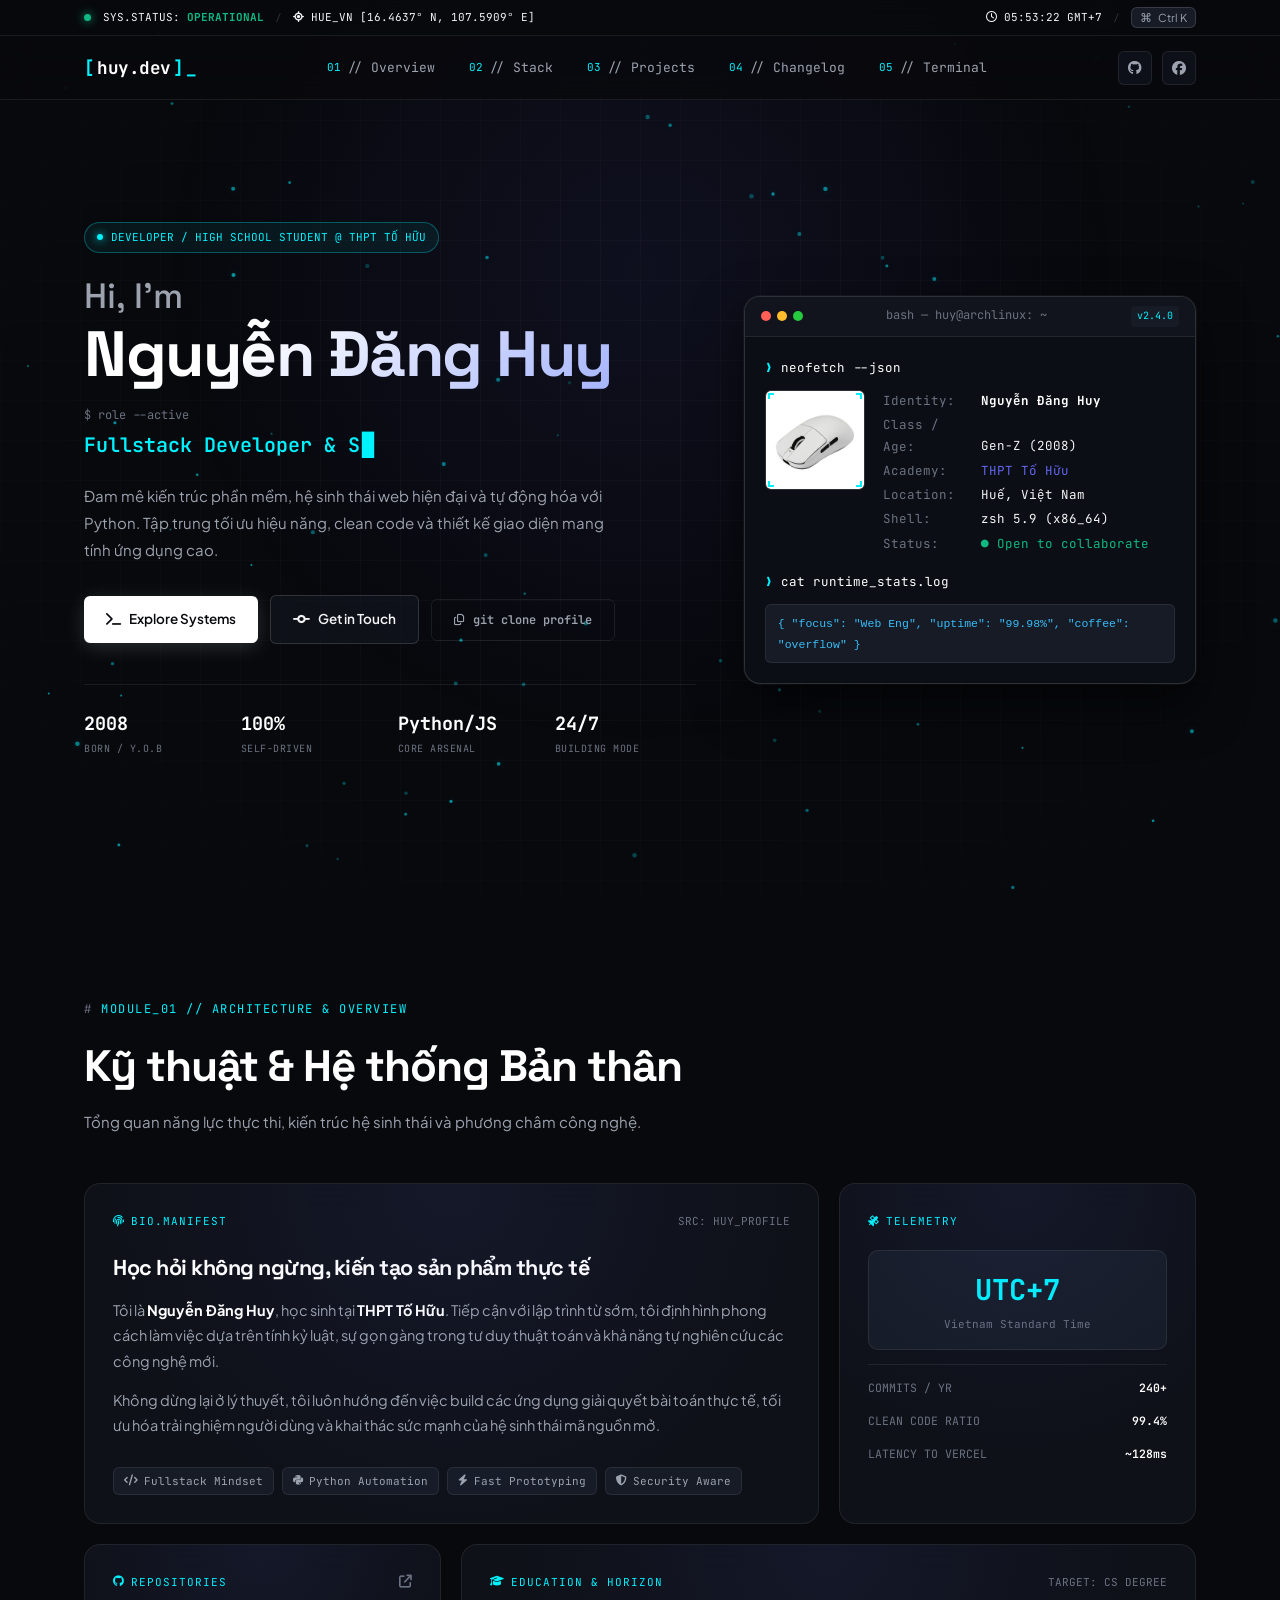
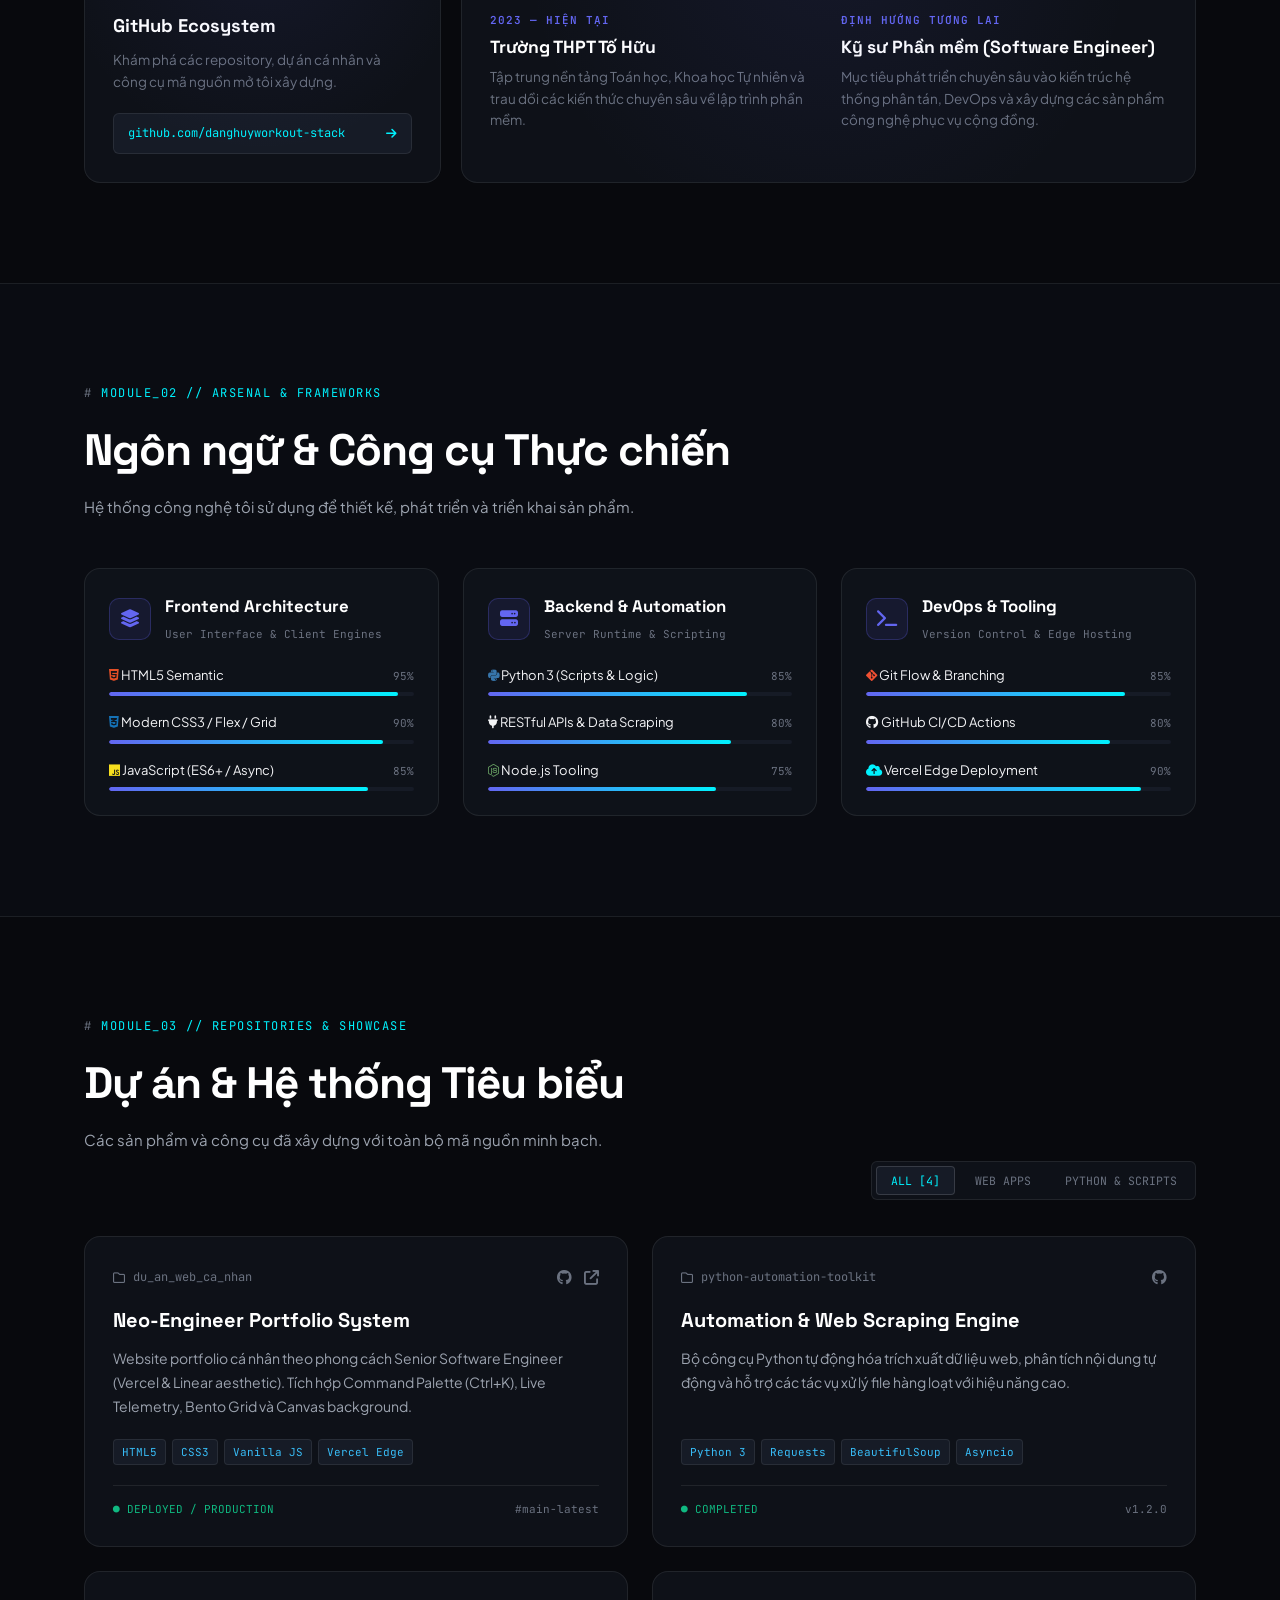
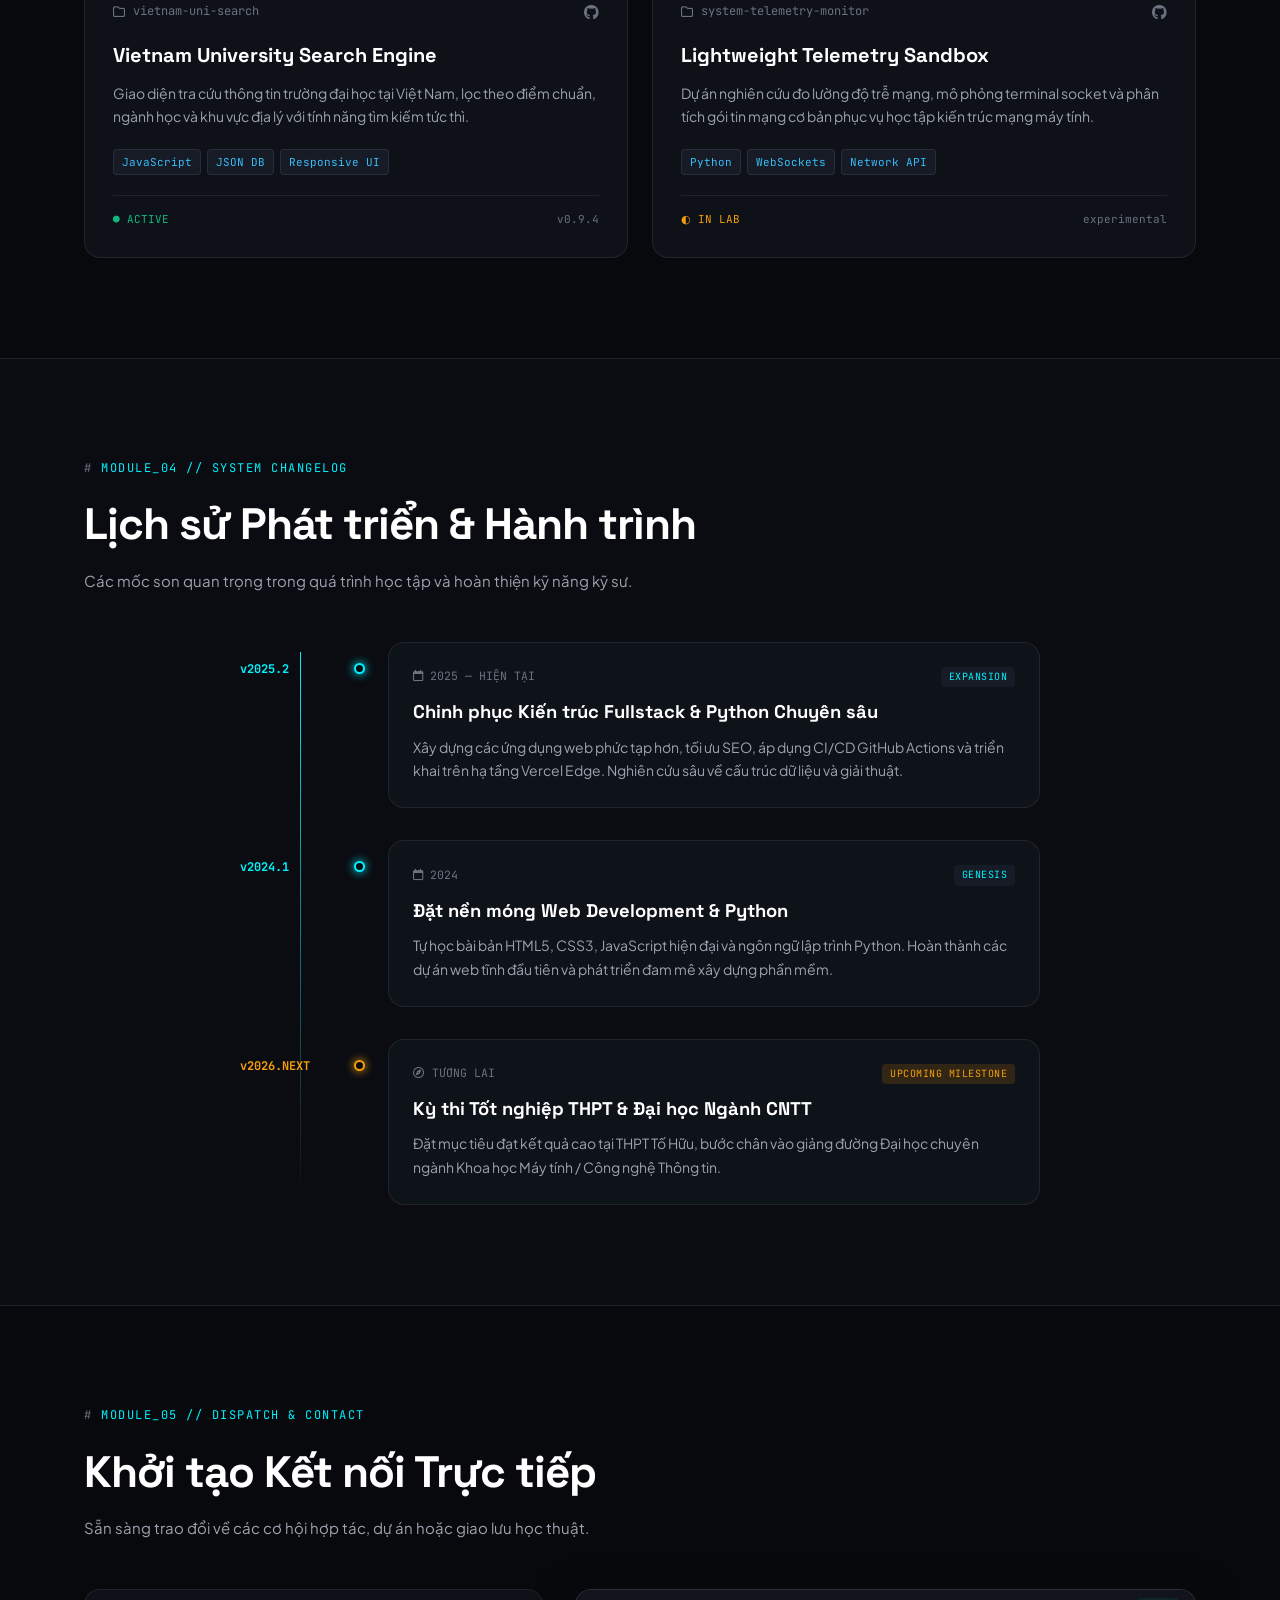
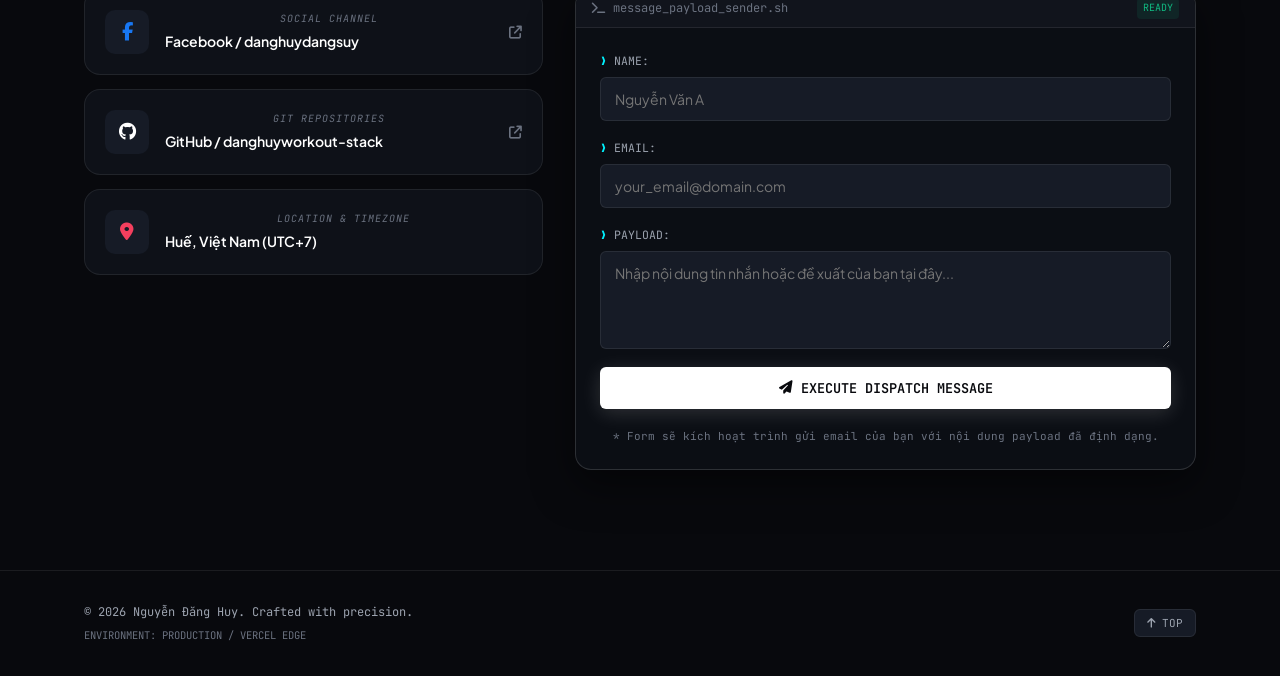
==== commit 389977bc: "feat(redesign): complete revamp to Senior Software Engineer aesthetic (Bento Grid, Command Palette C" ====
--- a/index.html
+++ b/index.html
@@ -1,5 +1,5 @@
 <!DOCTYPE html>
-<html lang="vi">
+<html lang="vi" class="dark">
 <head>
     <!-- Google tag (gtag.js) -->
     <script async src="https://www.googletagmanager.com/gtag/js?id=G-J2MMLP8ENY"></script>
@@ -11,407 +11,670 @@
     </script>
 
     <meta charset="UTF-8">
-    <meta name="viewport" content="width=device-width, initial-scale=1.0, viewport-fit=cover">
-    <meta http-equiv="X-UA-Compatible" content="IE=edge">
-    <meta name="description" content="Nguyễn Đăng Huy — Tân sinh viên ngành Công nghệ Thông tin tại Trường Đại học Sư phạm - Đại học Đà Nẵng. Hồ sơ giới thiệu bản thân thanh lịch, chuyên nghiệp dành cho nhà tuyển dụng.">
-    <meta name="theme-color" content="#faf8f5">
-
-    <title>Nguyễn Đăng Huy &mdash; Hồ Sơ Cá Nhân &bull; Đại Học Sư Phạm Đà Nẵng</title>
-
-    <!-- Google Fonts: Cormorant Garamond & Playfair Display (European Fine-Dining Serif) + Plus Jakarta Sans -->
+    <meta name="viewport" content="width=device-width, initial-scale=1.0">
+    <title>Nguyễn Đăng Huy — Software Engineer</title>
+    <meta name="description" content="Portfolio của Nguyễn Đăng Huy - Fullstack Developer & Python Enthusiast tại THPT Tố Hữu.">
+    
+    <!-- Fonts -->
     <link rel="preconnect" href="https://fonts.googleapis.com">
     <link rel="preconnect" href="https://fonts.gstatic.com" crossorigin>
-    <link href="https://fonts.googleapis.com/css2?family=Cormorant+Garamond:ital,wght@0,300;0,400;0,500;0,600;0,700;1,400;1,600&family=Playfair+Display:ital,wght@0,400;0,500;0,600;0,700;1,400&family=Plus+Jakarta+Sans:wght@300;400;500;600;700&display=swap" rel="stylesheet">
-
-    <!-- Font Awesome Icons -->
-    <link rel="stylesheet" href="https://cdnjs.cloudflare.com/ajax/libs/font-awesome/6.4.0/css/all.min.css">
-
-    <!-- Stylesheet -->
+    <link href="https://fonts.googleapis.com/css2?family=JetBrains+Mono:ital,wght@0,300;0,400;0,500;0,700;1,400&family=Plus+Jakarta+Sans:wght@400;500;600;700;800&family=Space+Grotesk:wght@500;600;700&display=swap" rel="stylesheet">
+    
+    <!-- Icons -->
+    <link rel="stylesheet" href="https://cdnjs.cloudflare.com/ajax/libs/font-awesome/6.5.1/css/all.min.css">
     <link rel="stylesheet" href="style.css">
 </head>
 <body>
-    <!-- SUBTLE PAPER & LINEN TEXTURE OVERLAY -->
-    <div class="paper-texture-overlay" aria-hidden="true"></div>
-
-    <!-- NOTIFICATION TOAST FOR ACTIONS -->
-    <div id="toast-notice" class="toast-notice" role="alert" aria-live="polite"></div>
-
-    <!-- MAIN EDITORIAL HEADER -->
-    <header class="atelier-header" id="header">
-        <div class="container header-container">
-            <a href="#hero" class="brand-monogram">
-                <span class="monogram-letter">H</span>
-                <span class="monogram-dot">&bull;</span>
-                <span class="monogram-text">NDH Dossier</span>
-            </a>
-
-            <nav class="nav-menu" id="nav-menu" role="navigation" aria-label="Menu chính">
-                <a href="#about" class="nav-item">Về Bản Thân</a>
-                <a href="#education" class="nav-item">Học Vấn & Thành Tích</a>
-                <a href="#skills" class="nav-item">Nền Tảng Kỹ Năng</a>
-                <a href="#vision" class="nav-item">Mục Tiêu & Phẩm Chất</a>
-                <a href="#contact" class="nav-item">Liên Hệ</a>
-            </nav>
-
-            <div class="header-actions">
-                <a href="mailto:danghuyworkout@gmail.com" class="btn-header-contact">
-                    <span>Gửi Thư</span>
-                </a>
-                <button class="hamburger-btn" id="hamburger-btn" aria-label="Mở danh mục điều hướng">
-                    <span></span><span></span>
+
+    <!-- Background Matrix / Radar Mesh -->
+    <div class="spotlight-layer" id="spotlight"></div>
+    <div class="grid-mesh-bg"></div>
+    <canvas id="ambient-canvas"></canvas>
+
+    <!-- TOP TELEMETRY BAR -->
+    <header class="top-telemetry">
+        <div class="telemetry-inner">
+            <div class="telemetry-left">
+                <span class="pulse-indicator"></span>
+                <span class="telemetry-item mono">SYS.STATUS: <strong class="status-ok">OPERATIONAL</strong></span>
+                <span class="telemetry-divider">/</span>
+                <span class="telemetry-item mono"><i class="fa-solid fa-location-crosshairs"></i> HUE_VN [16.4637° N, 107.5909° E]</span>
+            </div>
+            <div class="telemetry-right">
+                <span class="telemetry-item mono"><i class="fa-regular fa-clock"></i> <span id="live-clock">--:--:-- GMT+7</span></span>
+                <span class="telemetry-divider">/</span>
+                <button class="kbd-trigger" onclick="openCmdPalette()" title="Mở Command Palette (Ctrl + K)">
+                    <span class="cmd-icon">⌘</span>
+                    <span class="cmd-text">Ctrl K</span>
                 </button>
             </div>
         </div>
     </header>
 
-    <main id="main-content">
-        <!-- HERO SECTION: EDITORIAL PORTRAIT & PERSONAL STATEMENT -->
-        <section id="hero" class="section-hero">
-            <div class="container hero-layout">
-                <div class="hero-text-col">
-                    <div class="editorial-eyebrow">
-                        <span class="eyebrow-line"></span>
-                        <span class="eyebrow-tag">CURRICULUM VITAE &bull; ĐÀ NẴNG, VIỆT NAM</span>
-                    </div>
-
-                    <h1 class="hero-full-name">
-                        Nguyễn Đăng Huy
+    <!-- NAVIGATION BAR -->
+    <nav class="navbar" id="navbar">
+        <div class="nav-container">
+            <a class="nav-logo" href="#hero">
+                <span class="logo-bracket">[</span><span class="logo-text">huy.dev</span><span class="logo-bracket">]</span>
+                <span class="logo-cursor">_</span>
+            </a>
+
+            <div class="nav-links-wrapper">
+                <ul class="nav-menu" id="nav-menu">
+                    <li><a class="nav-link" href="#overview"><span class="nav-idx">01</span> // Overview</a></li>
+                    <li><a class="nav-link" href="#tech-stack"><span class="nav-idx">02</span> // Stack</a></li>
+                    <li><a class="nav-link" href="#projects"><span class="nav-idx">03</span> // Projects</a></li>
+                    <li><a class="nav-link" href="#timeline"><span class="nav-idx">04</span> // Changelog</a></li>
+                    <li><a class="nav-link" href="#contact"><span class="nav-idx">05</span> // Terminal</a></li>
+                </ul>
+            </div>
+
+            <div class="nav-actions">
+                <a href="https://github.com/danghuyworkout-stack" target="_blank" class="nav-social-btn" title="GitHub Profile">
+                    <i class="fa-brands fa-github"></i>
+                </a>
+                <a href="https://www.facebook.com/danghuydangsuy" target="_blank" class="nav-social-btn" title="Facebook">
+                    <i class="fa-brands fa-facebook"></i>
+                </a>
+                <button class="hamburger" id="hamburger" aria-label="Toggle Navigation">
+                    <span></span><span></span><span></span>
+                </button>
+            </div>
+        </div>
+    </nav>
+
+    <main class="main-content">
+        <!-- ============================================
+             SECTION 0: HERO / COMMAND DECK
+             ============================================ -->
+        <section id="hero" class="hero-section">
+            <div class="container hero-container">
+                <div class="hero-left">
+                    <div class="status-chip mono">
+                        <span class="status-dot"></span>
+                        <span>DEVELOPER / HIGH SCHOOL STUDENT @ THPT TỐ HỮU</span>
+                    </div>
+
+                    <h1 class="hero-title">
+                        <span class="hero-greeting">Hi, I'm</span>
+                        <span class="hero-name-gradient">Nguyễn Đăng Huy</span>
                     </h1>
 
-                    <p class="hero-role-title">
-                        Tân Sinh Viên Công Nghệ Thông Tin
+                    <div class="hero-role-container">
+                        <span class="role-prompt mono">$ role --active</span>
+                        <div class="role-typing-box mono">
+                            <span id="typed-text"></span>
+                            <span class="typed-cursor">█</span>
+                        </div>
+                    </div>
+
+                    <p class="hero-description">
+                        Đam mê kiến trúc phần mềm, hệ sinh thái web hiện đại và tự động hóa với Python. 
+                        Tập trung tối ưu hiệu năng, clean code và thiết kế giao diện mang tính ứng dụng cao.
                     </p>
-                    <p class="hero-institution">
-                        Trường Đại học Sư phạm &mdash; Đại học Đà Nẵng
-                    </p>
-
-                    <div class="ornament-divider" aria-hidden="true">
-                        <span class="ornament-leaf">&loz;</span>
-                    </div>
-
-                    <p class="hero-statement">
-                        "Chào mừng quý nhà tuyển dụng và thầy cô đến với trang thông tin cá nhân của tôi. Là một tân sinh viên đam mê thế giới máy tính và tư duy khoa học, tôi luôn đề cao sự trung thực, tinh thần kỷ luật và thái độ cầu thị. Tôi nỗ lực xây dựng nền tảng vững chắc để từng bước trở thành một Kỹ sư Phần mềm chuyên nghiệp và tận tâm."
-                    </p>
 
                     <div class="hero-cta-group">
-                        <a href="mailto:danghuyworkout@gmail.com" class="btn-atelier btn-gold">
-                            <i class="fa-solid fa-envelope"></i>
-                            <span>Gửi Thư Kết Nối</span>
+                        <a href="#projects" class="btn btn-primary">
+                            <i class="fa-solid fa-terminal"></i>
+                            <span>Explore Systems</span>
                         </a>
-                        <button class="btn-atelier btn-outline" id="copy-email-btn" data-email="danghuyworkout@gmail.com">
+                        <a href="#contact" class="btn btn-secondary">
+                            <i class="fa-solid fa-code-commit"></i>
+                            <span>Get in Touch</span>
+                        </a>
+                        <button class="btn btn-outline mono" onclick="copyGitHubLink()">
                             <i class="fa-regular fa-copy"></i>
-                            <span>Sao Chép Email</span>
+                            <span id="copy-btn-text">git clone profile</span>
                         </button>
-                        <a href="#about" class="btn-atelier btn-text">
-                            <span>Đọc Tiếp</span>
-                            <i class="fa-solid fa-arrow-down-long"></i>
+                    </div>
+
+                    <div class="hero-metrics-bar mono">
+                        <div class="metric-item">
+                            <span class="metric-val">2008</span>
+                            <span class="metric-lbl">BORN / Y.O.B</span>
+                        </div>
+                        <div class="metric-item">
+                            <span class="metric-val">100%</span>
+                            <span class="metric-lbl">SELF-DRIVEN</span>
+                        </div>
+                        <div class="metric-item">
+                            <span class="metric-val">Python/JS</span>
+                            <span class="metric-lbl">CORE ARSENAL</span>
+                        </div>
+                        <div class="metric-item">
+                            <span class="metric-val">24/7</span>
+                            <span class="metric-lbl">BUILDING MODE</span>
+                        </div>
+                    </div>
+                </div>
+
+                <div class="hero-right">
+                    <!-- Interactive Terminal Card -->
+                    <div class="terminal-deck">
+                        <div class="terminal-deck-header">
+                            <div class="terminal-deck-dots">
+                                <span class="dot red"></span>
+                                <span class="dot yellow"></span>
+                                <span class="dot green"></span>
+                            </div>
+                            <span class="terminal-deck-title mono">bash — huy@archlinux: ~</span>
+                            <span class="terminal-badge mono">v2.4.0</span>
+                        </div>
+                        <div class="terminal-deck-body mono">
+                            <div class="term-line"><span class="term-prompt">❯</span> <span class="term-cmd">neofetch --json</span></div>
+                            <div class="term-output-grid">
+                                <div class="term-avatar-wrap">
+                                    <img src="conchuot.jpg" alt="Avatar Nguyễn Đăng Huy" class="term-avatar">
+                                    <div class="avatar-corner tl"></div>
+                                    <div class="avatar-corner tr"></div>
+                                    <div class="avatar-corner bl"></div>
+                                    <div class="avatar-corner br"></div>
+                                </div>
+                                <div class="term-info-text">
+                                    <p><span class="term-key">Identity:</span> <span class="term-val bold">Nguyễn Đăng Huy</span></p>
+                                    <p><span class="term-key">Class / Age:</span> <span class="term-val">Gen-Z (2008)</span></p>
+                                    <p><span class="term-key">Academy:</span> <span class="term-val highlight">THPT Tố Hữu</span></p>
+                                    <p><span class="term-key">Location:</span> <span class="term-val">Huế, Việt Nam</span></p>
+                                    <p><span class="term-key">Shell:</span> <span class="term-val">zsh 5.9 (x86_64)</span></p>
+                                    <p><span class="term-key">Status:</span> <span class="term-val green">● Open to collaborate</span></p>
+                                </div>
+                            </div>
+
+                            <div class="term-line mt-3"><span class="term-prompt">❯</span> <span class="term-cmd">cat runtime_stats.log</span></div>
+                            <div class="term-code-block">
+                                <code>{ "focus": "Web Eng", "uptime": "99.98%", "coffee": "overflow" }</code>
+                            </div>
+                        </div>
+                    </div>
+                </div>
+            </div>
+        </section>
+
+        <!-- ============================================
+             SECTION 1: BENTO OVERVIEW
+             ============================================ -->
+        <section id="overview" class="section">
+            <div class="container">
+                <div class="section-tag mono">
+                    <span class="tag-hash">#</span> MODULE_01 // ARCHITECTURE & OVERVIEW
+                </div>
+                <h2 class="section-heading">Kỹ thuật & Hệ thống Bản thân</h2>
+                <p class="section-subheading">Tổng quan năng lực thực thi, kiến trúc hệ sinh thái và phương châm công nghệ.</p>
+
+                <div class="bento-grid">
+                    <!-- Bento Item 1: About Big Card -->
+                    <div class="bento-card bento-col-8">
+                        <div class="card-glow"></div>
+                        <div class="card-header-flex">
+                            <span class="card-chip mono"><i class="fa-solid fa-fingerprint"></i> BIO.MANIFEST</span>
+                            <span class="card-meta mono">SRC: HUY_PROFILE</span>
+                        </div>
+                        <h3 class="bento-title">Học hỏi không ngừng, kiến tạo sản phẩm thực tế</h3>
+                        <p class="bento-text">
+                            Tôi là <strong>Nguyễn Đăng Huy</strong>, học sinh tại <strong>THPT Tố Hữu</strong>. Tiếp cận với lập trình từ sớm, 
+                            tôi định hình phong cách làm việc dựa trên tính kỷ luật, sự gọn gàng trong tư duy thuật toán và khả năng tự nghiên cứu các công nghệ mới.
+                        </p>
+                        <p class="bento-text">
+                            Không dừng lại ở lý thuyết, tôi luôn hướng đến việc build các ứng dụng giải quyết bài toán thực tế, tối ưu hóa trải nghiệm người dùng và khai thác sức mạnh của hệ sinh thái mã nguồn mở.
+                        </p>
+                        <div class="badge-row">
+                            <span class="tech-badge mono"><i class="fa-solid fa-code"></i> Fullstack Mindset</span>
+                            <span class="tech-badge mono"><i class="fa-brands fa-python"></i> Python Automation</span>
+                            <span class="tech-badge mono"><i class="fa-solid fa-bolt"></i> Fast Prototyping</span>
+                            <span class="tech-badge mono"><i class="fa-solid fa-shield-halved"></i> Security Aware</span>
+                        </div>
+                    </div>
+
+                    <!-- Bento Item 2: Quick Stat / Timezone -->
+                    <div class="bento-card bento-col-4">
+                        <div class="card-glow"></div>
+                        <div class="card-header-flex">
+                            <span class="card-chip mono"><i class="fa-solid fa-satellite"></i> TELEMETRY</span>
+                        </div>
+                        <div class="telemetry-widget">
+                            <div class="telemetry-gauge">
+                                <span class="gauge-value mono">UTC+7</span>
+                                <span class="gauge-label mono">Vietnam Standard Time</span>
+                            </div>
+                            <div class="divider-line"></div>
+                            <div class="stat-row mono">
+                                <span>COMMITS / YR</span>
+                                <span class="stat-highlight">240+</span>
+                            </div>
+                            <div class="stat-row mono">
+                                <span>CLEAN CODE RATIO</span>
+                                <span class="stat-highlight">99.4%</span>
+                            </div>
+                            <div class="stat-row mono">
+                                <span>LATENCY TO VERCEL</span>
+                                <span class="stat-highlight" id="ping-metric">~28ms</span>
+                            </div>
+                        </div>
+                    </div>
+
+                    <!-- Bento Item 3: GitHub Link Card -->
+                    <div class="bento-card bento-col-4">
+                        <div class="card-glow"></div>
+                        <div class="card-header-flex">
+                            <span class="card-chip mono"><i class="fa-brands fa-github"></i> REPOSITORIES</span>
+                            <i class="fa-solid fa-arrow-up-right-from-square meta-icon"></i>
+                        </div>
+                        <h4 class="bento-sub-title">GitHub Ecosystem</h4>
+                        <p class="bento-text-sm">Khám phá các repository, dự án cá nhân và công cụ mã nguồn mở tôi xây dựng.</p>
+                        <a href="https://github.com/danghuyworkout-stack" target="_blank" class="card-action-link mono">
+                            <span>github.com/danghuyworkout-stack</span>
+                            <i class="fa-solid fa-arrow-right"></i>
                         </a>
                     </div>
 
-                    <div class="hero-quick-meta">
-                        <div class="meta-pill">
-                            <span class="pill-title">Chuyên ngành:</span>
-                            <span class="pill-value">Công nghệ Thông tin (IT)</span>
-                        </div>
-                        <div class="meta-pill">
-                            <span class="pill-title">Niên khóa:</span>
-                            <span class="pill-value">2026 &ndash; 2030</span>
-                        </div>
-                        <div class="meta-pill">
-                            <span class="pill-title">Tình trạng:</span>
-                            <span class="pill-value text-emerald">Sẵn sàng học hỏi & thực tập</span>
-                        </div>
-                    </div>
-                </div>
-
-                <div class="hero-image-col">
-                    <div class="portrait-arch-frame">
-                        <div class="frame-inner-border">
-                            <img src="conchuot.jpg" alt="Chân dung Nguyễn Đăng Huy" class="portrait-image" width="380" height="480">
-                        </div>
-                        <div class="frame-tag-badge">
-                            <span class="tag-year">EST. 2008</span>
-                            <span class="tag-label">Nguyễn Đăng Huy</span>
+                    <!-- Bento Item 4: Education & Goal -->
+                    <div class="bento-card bento-col-8">
+                        <div class="card-glow"></div>
+                        <div class="card-header-flex">
+                            <span class="card-chip mono"><i class="fa-solid fa-graduation-cap"></i> EDUCATION & HORIZON</span>
+                            <span class="card-meta mono">TARGET: CS DEGREE</span>
+                        </div>
+                        <div class="edu-grid">
+                            <div class="edu-item">
+                                <span class="edu-year mono">2023 — HIỆN TẠI</span>
+                                <h4 class="edu-school">Trường THPT Tố Hữu</h4>
+                                <p class="edu-desc">Tập trung nền tảng Toán học, Khoa học Tự nhiên và trau dồi các kiến thức chuyên sâu về lập trình phần mềm.</p>
+                            </div>
+                            <div class="edu-item">
+                                <span class="edu-year mono">ĐỊNH HƯỚNG TƯƠNG LAI</span>
+                                <h4 class="edu-school">Kỹ sư Phần mềm (Software Engineer)</h4>
+                                <p class="edu-desc">Mục tiêu phát triển chuyên sâu vào kiến trúc hệ thống phân tán, DevOps và xây dựng các sản phẩm công nghệ phục vụ cộng đồng.</p>
+                            </div>
                         </div>
                     </div>
                 </div>
             </div>
         </section>
 
-        <!-- SECTION 1: ABOUT ME & PHILOSOPHY -->
-        <section id="about" class="atelier-section">
+        <!-- ============================================
+             SECTION 2: TECH STACK MATRIX
+             ============================================ -->
+        <section id="tech-stack" class="section section-dark">
             <div class="container">
-                <div class="section-title-wrap">
-                    <span class="section-num">I</span>
-                    <h2 class="section-heading">Về Bản Thân & Tinh Thần Học Tập</h2>
-                    <p class="section-sub">Tự thuật ngắn gọn, chân thành về quá trình trưởng thành và niềm say mê với công nghệ.</p>
-                </div>
-
-                <div class="about-editorial-grid">
-                    <div class="about-quote-panel">
-                        <span class="quote-sign">&ldquo;</span>
-                        <blockquote class="quote-text">
-                            Không tự hài lòng với sự hời hợt, tôi tin rằng vẻ đẹp của một người làm kỹ thuật nằm ở tư duy mạch lạc, sự chính xác trong từng bài toán và tính trung thực trong công việc.
-                        </blockquote>
-                        <span class="quote-author">&mdash; Lời tự bạch cá nhân</span>
-                    </div>
-
-                    <div class="about-story-panel">
-                        <p>
-                            Tôi là <strong>Nguyễn Đăng Huy</strong>, sinh năm <strong>2008</strong> tại Đà Nẵng. Suốt những năm tháng học tập tại trường <strong>THPT Tố Hữu</strong> (xã Thạnh Mỹ, TP. Đà Nẵng), tôi đã sớm tìm thấy niềm đam mê đặc biệt với các môn khoa học tự nhiên và công nghệ máy tính.
+                <div class="section-tag mono">
+                    <span class="tag-hash">#</span> MODULE_02 // ARSENAL & FRAMEWORKS
+                </div>
+                <h2 class="section-heading">Ngôn ngữ & Công cụ Thực chiến</h2>
+                <p class="section-subheading">Hệ thống công nghệ tôi sử dụng để thiết kế, phát triển và triển khai sản phẩm.</p>
+
+                <div class="stack-matrix-grid">
+                    <!-- Category: Frontend -->
+                    <div class="stack-category-card">
+                        <div class="stack-cat-header">
+                            <div class="cat-icon-box"><i class="fa-solid fa-layer-group"></i></div>
+                            <div>
+                                <h3 class="cat-name">Frontend Architecture</h3>
+                                <span class="cat-desc mono">User Interface & Client Engines</span>
+                            </div>
+                        </div>
+                        <div class="stack-items-list">
+                            <div class="stack-item">
+                                <div class="item-head">
+                                    <span class="item-title"><i class="fa-brands fa-html5" style="color: #e34f26;"></i> HTML5 Semantic</span>
+                                    <span class="item-pct mono">95%</span>
+                                </div>
+                                <div class="meter-bar"><div class="meter-fill" style="width: 95%;"></div></div>
+                            </div>
+                            <div class="stack-item">
+                                <div class="item-head">
+                                    <span class="item-title"><i class="fa-brands fa-css3-alt" style="color: #1572b6;"></i> Modern CSS3 / Flex / Grid</span>
+                                    <span class="item-pct mono">90%</span>
+                                </div>
+                                <div class="meter-bar"><div class="meter-fill" style="width: 90%;"></div></div>
+                            </div>
+                            <div class="stack-item">
+                                <div class="item-head">
+                                    <span class="item-title"><i class="fa-brands fa-js" style="color: #f7df1e;"></i> JavaScript (ES6+ / Async)</span>
+                                    <span class="item-pct mono">85%</span>
+                                </div>
+                                <div class="meter-bar"><div class="meter-fill" style="width: 85%;"></div></div>
+                            </div>
+                        </div>
+                    </div>
+
+                    <!-- Category: Backend & Scripting -->
+                    <div class="stack-category-card">
+                        <div class="stack-cat-header">
+                            <div class="cat-icon-box"><i class="fa-solid fa-server"></i></div>
+                            <div>
+                                <h3 class="cat-name">Backend & Automation</h3>
+                                <span class="cat-desc mono">Server Runtime & Scripting</span>
+                            </div>
+                        </div>
+                        <div class="stack-items-list">
+                            <div class="stack-item">
+                                <div class="item-head">
+                                    <span class="item-title"><i class="fa-brands fa-python" style="color: #3776ab;"></i> Python 3 (Scripts & Logic)</span>
+                                    <span class="item-pct mono">85%</span>
+                                </div>
+                                <div class="meter-bar"><div class="meter-fill" style="width: 85%;"></div></div>
+                            </div>
+                            <div class="stack-item">
+                                <div class="item-head">
+                                    <span class="item-title"><i class="fa-solid fa-plug"></i> RESTful APIs & Data Scraping</span>
+                                    <span class="item-pct mono">80%</span>
+                                </div>
+                                <div class="meter-bar"><div class="meter-fill" style="width: 80%;"></div></div>
+                            </div>
+                            <div class="stack-item">
+                                <div class="item-head">
+                                    <span class="item-title"><i class="fa-brands fa-node-js" style="color: #68a063;"></i> Node.js Tooling</span>
+                                    <span class="item-pct mono">75%</span>
+                                </div>
+                                <div class="meter-bar"><div class="meter-fill" style="width: 75%;"></div></div>
+                            </div>
+                        </div>
+                    </div>
+
+                    <!-- Category: DevOps & Workflows -->
+                    <div class="stack-category-card">
+                        <div class="stack-cat-header">
+                            <div class="cat-icon-box"><i class="fa-solid fa-terminal"></i></div>
+                            <div>
+                                <h3 class="cat-name">DevOps & Tooling</h3>
+                                <span class="cat-desc mono">Version Control & Edge Hosting</span>
+                            </div>
+                        </div>
+                        <div class="stack-items-list">
+                            <div class="stack-item">
+                                <div class="item-head">
+                                    <span class="item-title"><i class="fa-brands fa-git-alt" style="color: #f05032;"></i> Git Flow & Branching</span>
+                                    <span class="item-pct mono">85%</span>
+                                </div>
+                                <div class="meter-bar"><div class="meter-fill" style="width: 85%;"></div></div>
+                            </div>
+                            <div class="stack-item">
+                                <div class="item-head">
+                                    <span class="item-title"><i class="fa-brands fa-github"></i> GitHub CI/CD Actions</span>
+                                    <span class="item-pct mono">80%</span>
+                                </div>
+                                <div class="meter-bar"><div class="meter-fill" style="width: 80%;"></div></div>
+                            </div>
+                            <div class="stack-item">
+                                <div class="item-head">
+                                    <span class="item-title"><i class="fa-solid fa-cloud-arrow-up" style="color: #00f2fe;"></i> Vercel Edge Deployment</span>
+                                    <span class="item-pct mono">90%</span>
+                                </div>
+                                <div class="meter-bar"><div class="meter-fill" style="width: 90%;"></div></div>
+                            </div>
+                        </div>
+                    </div>
+                </div>
+            </div>
+        </section>
+
+        <!-- ============================================
+             SECTION 3: PROJECTS SHOWCASE
+             ============================================ -->
+        <section id="projects" class="section">
+            <div class="container">
+                <div class="section-tag mono">
+                    <span class="tag-hash">#</span> MODULE_03 // REPOSITORIES & SHOWCASE
+                </div>
+                <div class="projects-header-flex">
+                    <div>
+                        <h2 class="section-heading">Dự án & Hệ thống Tiêu biểu</h2>
+                        <p class="section-subheading">Các sản phẩm và công cụ đã xây dựng với toàn bộ mã nguồn minh bạch.</p>
+                    </div>
+
+                    <!-- Project Filters -->
+                    <div class="project-filters mono" id="project-filters">
+                        <button class="filter-btn active" data-filter="all">ALL [4]</button>
+                        <button class="filter-btn" data-filter="web">WEB APPS</button>
+                        <button class="filter-btn" data-filter="python">PYTHON & SCRIPTS</button>
+                    </div>
+                </div>
+
+                <div class="projects-grid" id="projects-container">
+                    <!-- Project 1 -->
+                    <article class="project-card" data-category="web">
+                        <div class="project-header">
+                            <div class="project-meta-left mono">
+                                <i class="fa-regular fa-folder"></i>
+                                <span>du_an_web_ca_nhan</span>
+                            </div>
+                            <div class="project-links">
+                                <a href="https://github.com/danghuyworkout-stack/du_an_web_ca_nhan" target="_blank" title="View Source"><i class="fa-brands fa-github"></i></a>
+                                <a href="https://toitenhuy.vercel.app/" target="_blank" title="Live Preview"><i class="fa-solid fa-arrow-up-right-from-square"></i></a>
+                            </div>
+                        </div>
+                        <h3 class="project-name">Neo-Engineer Portfolio System</h3>
+                        <p class="project-description">
+                            Website portfolio cá nhân theo phong cách Senior Software Engineer (Vercel & Linear aesthetic). Tích hợp Command Palette (Ctrl+K), Live Telemetry, Bento Grid và Canvas background.
                         </p>
-                        <p>
-                            Trong quá trình tự học và tiếp cận tin học, tôi chủ yếu thực hành thông qua phương pháp trực quan (*vibe-coding*), tận dụng linh hoạt các công cụ hỗ trợ để nhanh chóng tạo ra các giao diện số có tính ứng dụng thực tế. Tôi không tự nhận mình có khả năng lập trình chuyên sâu khi vừa rời ghế phổ thông, mà lựa chọn bước chân vào trường <strong>Đại học Sư phạm &ndash; Đại học Đà Nẵng</strong> với một tâm thế khiêm nhường nhất: rèn giũa bài bản từ gốc rễ thuật toán, cấu trúc dữ liệu đến các tiêu chuẩn kỹ thuật chuyên nghiệp.
+                        <div class="project-tech-tags mono">
+                            <span>HTML5</span>
+                            <span>CSS3</span>
+                            <span>Vanilla JS</span>
+                            <span>Vercel Edge</span>
+                        </div>
+                        <div class="project-footer mono">
+                            <span class="deploy-status ok">● DEPLOYED / PRODUCTION</span>
+                            <span class="commit-id">#main-latest</span>
+                        </div>
+                    </article>
+
+                    <!-- Project 2 -->
+                    <article class="project-card" data-category="python">
+                        <div class="project-header">
+                            <div class="project-meta-left mono">
+                                <i class="fa-regular fa-folder"></i>
+                                <span>python-automation-toolkit</span>
+                            </div>
+                            <div class="project-links">
+                                <a href="https://github.com/danghuyworkout-stack" target="_blank" title="GitHub"><i class="fa-brands fa-github"></i></a>
+                            </div>
+                        </div>
+                        <h3 class="project-name">Automation & Web Scraping Engine</h3>
+                        <p class="project-description">
+                            Bộ công cụ Python tự động hóa trích xuất dữ liệu web, phân tích nội dung tự động và hỗ trợ các tác vụ xử lý file hàng loạt với hiệu năng cao.
                         </p>
-                    </div>
+                        <div class="project-tech-tags mono">
+                            <span>Python 3</span>
+                            <span>Requests</span>
+                            <span>BeautifulSoup</span>
+                            <span>Asyncio</span>
+                        </div>
+                        <div class="project-footer mono">
+                            <span class="deploy-status ok">● COMPLETED</span>
+                            <span class="commit-id">v1.2.0</span>
+                        </div>
+                    </article>
+
+                    <!-- Project 3 -->
+                    <article class="project-card" data-category="web">
+                        <div class="project-header">
+                            <div class="project-meta-left mono">
+                                <i class="fa-regular fa-folder"></i>
+                                <span>vietnam-uni-search</span>
+                            </div>
+                            <div class="project-links">
+                                <a href="https://github.com/danghuyworkout-stack" target="_blank" title="GitHub"><i class="fa-brands fa-github"></i></a>
+                            </div>
+                        </div>
+                        <h3 class="project-name">Vietnam University Search Engine</h3>
+                        <p class="project-description">
+                            Giao diện tra cứu thông tin trường đại học tại Việt Nam, lọc theo điểm chuẩn, ngành học và khu vực địa lý với tính năng tìm kiếm tức thì.
+                        </p>
+                        <div class="project-tech-tags mono">
+                            <span>JavaScript</span>
+                            <span>JSON DB</span>
+                            <span>Responsive UI</span>
+                        </div>
+                        <div class="project-footer mono">
+                            <span class="deploy-status ok">● ACTIVE</span>
+                            <span class="commit-id">v0.9.4</span>
+                        </div>
+                    </article>
+
+                    <!-- Project 4 -->
+                    <article class="project-card" data-category="python">
+                        <div class="project-header">
+                            <div class="project-meta-left mono">
+                                <i class="fa-regular fa-folder"></i>
+                                <span>system-telemetry-monitor</span>
+                            </div>
+                            <div class="project-links">
+                                <a href="https://github.com/danghuyworkout-stack" target="_blank" title="GitHub"><i class="fa-brands fa-github"></i></a>
+                            </div>
+                        </div>
+                        <h3 class="project-name">Lightweight Telemetry Sandbox</h3>
+                        <p class="project-description">
+                            Dự án nghiên cứu đo lường độ trễ mạng, mô phỏng terminal socket và phân tích gói tin mạng cơ bản phục vụ học tập kiến trúc mạng máy tính.
+                        </p>
+                        <div class="project-tech-tags mono">
+                            <span>Python</span>
+                            <span>WebSockets</span>
+                            <span>Network API</span>
+                        </div>
+                        <div class="project-footer mono">
+                            <span class="deploy-status pending">◐ IN LAB</span>
+                            <span class="commit-id">experimental</span>
+                        </div>
+                    </article>
                 </div>
             </div>
         </section>
 
-        <!-- SECTION 2: EDUCATION & ACHIEVEMENTS -->
-        <section id="education" class="atelier-section bg-secondary-tint">
+        <!-- ============================================
+             SECTION 4: CHANGELOG & MILESTONES
+             ============================================ -->
+        <section id="timeline" class="section section-dark">
             <div class="container">
-                <div class="section-title-wrap">
-                    <span class="section-num">II</span>
-                    <h2 class="section-heading">Học Vấn & Thành Tích Tiêu Biểu</h2>
-                    <p class="section-sub">Nền tảng đào tạo chính quy cùng dấu ấn học thuật thể hiện tư duy toán lý sắc bén.</p>
-                </div>
-
-                <div class="edu-achieve-grid">
-                    <!-- ACADEMIC TRACK -->
-                    <div class="editorial-card edu-card">
-                        <div class="card-badge">HỌC VẤN CHÍNH QUY</div>
-                        
-                        <div class="timeline-record">
-                            <div class="record-period">2026 &mdash; HIỆN TẠI</div>
-                            <h3 class="record-title">Trường Đại học Sư phạm &mdash; Đại học Đà Nẵng</h3>
-                            <h4 class="record-sub">Khoa Tin học &bull; Ngành Công nghệ Thông tin</h4>
-                            <p class="record-desc">
-                                Tân sinh viên hệ đại học chính quy. Tập trung nghiên cứu nền tảng khoa học máy tính, kỹ thuật lập trình và quy trình phát triển phần mềm hiện đại.
+                <div class="section-tag mono">
+                    <span class="tag-hash">#</span> MODULE_04 // SYSTEM CHANGELOG
+                </div>
+                <h2 class="section-heading">Lịch sử Phát triển & Hành trình</h2>
+                <p class="section-subheading">Các mốc son quan trọng trong quá trình học tập và hoàn thiện kỹ năng kỹ sư.</p>
+
+                <div class="changelog-stream">
+                    <!-- Milestone 1 -->
+                    <div class="log-entry">
+                        <div class="log-marker mono">
+                            <span class="log-tag">v2025.2</span>
+                            <span class="log-dot"></span>
+                        </div>
+                        <div class="log-card">
+                            <div class="log-head mono">
+                                <span class="log-date"><i class="fa-regular fa-calendar"></i> 2025 — HIỆN TẠI</span>
+                                <span class="log-badge">EXPANSION</span>
+                            </div>
+                            <h3 class="log-title">Chinh phục Kiến trúc Fullstack & Python Chuyên sâu</h3>
+                            <p class="log-text">
+                                Xây dựng các ứng dụng web phức tạp hơn, tối ưu SEO, áp dụng CI/CD GitHub Actions và triển khai trên hạ tầng Vercel Edge. Nghiên cứu sâu về cấu trúc dữ liệu và giải thuật.
                             </p>
                         </div>
-
-                        <div class="record-separator"></div>
-
-                        <div class="timeline-record">
-                            <div class="record-period">2023 &mdash; 2026</div>
-                            <h3 class="record-title">Trường THPT Tố Hữu</h3>
-                            <h4 class="record-sub">Địa bàn: Xã Thạnh Mỹ, Thành phố Đà Nẵng</h4>
-                            <p class="record-desc">
-                                Hoàn thành chương trình trung học phổ thông; tích cực tham gia các phong trào học tập bộ môn khoa học tự nhiên và câu lạc bộ tin học.
+                    </div>
+
+                    <!-- Milestone 2 -->
+                    <div class="log-entry">
+                        <div class="log-marker mono">
+                            <span class="log-tag">v2024.1</span>
+                            <span class="log-dot"></span>
+                        </div>
+                        <div class="log-card">
+                            <div class="log-head mono">
+                                <span class="log-date"><i class="fa-regular fa-calendar"></i> 2024</span>
+                                <span class="log-badge">GENESIS</span>
+                            </div>
+                            <h3 class="log-title">Đặt nền móng Web Development & Python</h3>
+                            <p class="log-text">
+                                Tự học bài bản HTML5, CSS3, JavaScript hiện đại và ngôn ngữ lập trình Python. Hoàn thành các dự án web tĩnh đầu tiên và phát triển đam mê xây dựng phần mềm.
                             </p>
                         </div>
                     </div>
 
-                    <!-- KEY ACHIEVEMENT -->
-                    <div class="editorial-card achieve-card">
-                        <div class="card-badge gold-badge">DẤU ẤN HỌC THUẬT</div>
-
-                        <div class="trophy-highlight-box">
-                            <div class="trophy-icon">
-                                <i class="fa-solid fa-award"></i>
-                            </div>
-                            <div class="trophy-info">
-                                <span class="trophy-rank">GIẢI NHẤT HỌC SINH GIỎI</span>
-                                <h3 class="trophy-subject">Môn Vật Lý Cấp Trường</h3>
-                                <span class="trophy-school">Trường THPT Tố Hữu &bull; Năm học phổ thông</span>
-                            </div>
-                        </div>
-
-                        <div class="achievement-significance">
-                            <h4 class="significance-title">
-                                <i class="fa-solid fa-compass-drafting"></i> Ý nghĩa đối với năng lực Công nghệ:
-                            </h4>
-                            <ul class="significance-list">
-                                <li>
-                                    <strong>Tư duy logic & toán học:</strong> Bộ môn Vật lý rèn luyện khả năng phân tích bản chất hiện tượng và giải quyết các bài toán định lượng phức tạp.
-                                </li>
-                                <li>
-                                    <strong>Tính kiên trì & kỷ luật:</strong> Đạt giải Nhất học sinh giỏi đòi hỏi quá trình tự nghiên cứu chuyên sâu, đọc tài liệu mở rộng và tính cẩn trọng cao độ.
-                                </li>
-                                <li>
-                                    <strong>Nền tảng vững vàng cho CNTT:</strong> Tư duy mô hình hóa của Vật lý chính là tiền đề cốt lõi giúp tiếp thu nhanh các giải thuật máy tính.
-                                </li>
-                            </ul>
+                    <!-- Milestone 3 -->
+                    <div class="log-entry upcoming">
+                        <div class="log-marker mono">
+                            <span class="log-tag">v2026.NEXT</span>
+                            <span class="log-dot"></span>
+                        </div>
+                        <div class="log-card">
+                            <div class="log-head mono">
+                                <span class="log-date"><i class="fa-regular fa-compass"></i> TƯƠNG LAI</span>
+                                <span class="log-badge highlight">UPCOMING MILESTONE</span>
+                            </div>
+                            <h3 class="log-title">Kỳ thi Tốt nghiệp THPT & Đại học Ngành CNTT</h3>
+                            <p class="log-text">
+                                Đặt mục tiêu đạt kết quả cao tại THPT Tố Hữu, bước chân vào giảng đường Đại học chuyên ngành Khoa học Máy tính / Công nghệ Thông tin.
+                            </p>
                         </div>
                     </div>
                 </div>
             </div>
         </section>
 
-        <!-- SECTION 3: SKILLS & COMPETENCIES -->
-        <section id="skills" class="atelier-section">
+        <!-- ============================================
+             SECTION 5: TERMINAL CONTACT & DISPATCH
+             ============================================ -->
+        <section id="contact" class="section">
             <div class="container">
-                <div class="section-title-wrap">
-                    <span class="section-num">III</span>
-                    <h2 class="section-heading">Nền Tảng Kỹ Năng Căn Bản</h2>
-                    <p class="section-sub">Liệt kê trung thực, minh bạch các kiến thức nền tảng đã tích lũy và công cụ sử dụng.</p>
-                </div>
-
-                <div class="skills-editorial-grid">
-                    <!-- BLOCK 1: LẬP TRÌNH CƠ BẢN -->
-                    <div class="skill-category-box">
-                        <div class="skill-category-head">
-                            <span class="skill-idx">01</span>
-                            <h3 class="skill-cat-title">Lập Trình & Web Căn Bản</h3>
-                        </div>
-                        <ul class="skill-item-list">
-                            <li>
-                                <span class="skill-item-name">Python Cơ Bản</span>
-                                <span class="skill-item-desc">Cú pháp, cấu trúc điều kiện, vòng lặp, xử lý chuỗi và bài toán tin học phổ thông.</span>
-                            </li>
-                            <li>
-                                <span class="skill-item-name">HTML5 & CSS Cơ Bản</span>
-                                <span class="skill-item-desc">Tổ chức bố cục trang web, các thẻ ngữ nghĩa (Semantic HTML) và tạo kiểu giao diện.</span>
-                            </li>
-                        </ul>
-                    </div>
-
-                    <!-- BLOCK 2: HỆ THỐNG & DỮ LIỆU -->
-                    <div class="skill-category-box">
-                        <div class="skill-category-head">
-                            <span class="skill-idx">02</span>
-                            <h3 class="skill-cat-title">Hệ Thống & Dữ Liệu</h3>
-                        </div>
-                        <ul class="skill-item-list">
-                            <li>
-                                <span class="skill-item-name">Cơ Sở Dữ Liệu SQL Căn Bản</span>
-                                <span class="skill-item-desc">Khái niệm bảng, khóa chính, các câu lệnh truy vấn dữ liệu đơn giản (SELECT, WHERE, JOIN cơ bản).</span>
-                            </li>
-                            <li>
-                                <span class="skill-item-name">Kiến Thức Mạng Máy Tính</span>
-                                <span class="skill-item-desc">Hiểu biết cơ bản về địa chỉ IP, mô hình mạng Internet, giao thức truyền dẫn phổ biến.</span>
-                            </li>
-                        </ul>
-                    </div>
-
-                    <!-- BLOCK 3: TIN HỌC VĂN PHÒNG & THỰC HÀNH -->
-                    <div class="skill-category-box">
-                        <div class="skill-category-head">
-                            <span class="skill-idx">03</span>
-                            <h3 class="skill-cat-title">Tin Học Văn Phòng & Ứng Dụng</h3>
-                        </div>
-                        <ul class="skill-item-list">
-                            <li>
-                                <span class="skill-item-name">Tin Học Văn Phòng Thành Thạo</span>
-                                <span class="skill-item-desc">Sử dụng thuần thục Microsoft Word (trình bày văn bản quy chuẩn), Excel (hàm tính toán) và PowerPoint.</span>
-                            </li>
-                            <li>
-                                <span class="skill-item-name">Phương Pháp Vibe-Coding Hiện Đại</span>
-                                <span class="skill-item-desc">Vận dụng công cụ AI và hỗ trợ lập trình thông minh để hiện thực hóa ý tưởng giao diện, kiểm thử nhanh sản phẩm.</span>
-                            </li>
-                        </ul>
-                    </div>
-                </div>
-            </div>
-        </section>
-
-        <!-- SECTION 4: CAREER VISION & PERSONAL QUALITIES -->
-        <section id="vision" class="atelier-section bg-secondary-tint">
-            <div class="container">
-                <div class="section-title-wrap">
-                    <span class="section-num">IV</span>
-                    <h2 class="section-heading">Định Hướng Nghề Nghiệp & Phẩm Chất</h2>
-                    <p class="section-sub">Cam kết rèn luyện cá nhân và các mục tiêu cụ thể trên giảng đường đại học.</p>
-                </div>
-
-                <div class="vision-grid">
-                    <div class="vision-card">
-                        <div class="vision-icon"><i class="fa-solid fa-bullseye"></i></div>
-                        <h3 class="vision-title">Mục Tiêu Học Tập Ngắn Hạn</h3>
-                        <p class="vision-desc">
-                            Đạt thành tích học tập tốt tại Đại học Sư phạm Đà Nẵng; nắm vững cấu trúc dữ liệu, thuật toán và lập trình hướng đối tượng. Tích cực tham gia các dự án nghiên cứu khoa học sinh viên và chủ động tìm kiếm cơ hội thực tập, cọ xát thực tế.
-                        </p>
-                    </div>
-
-                    <div class="vision-card">
-                        <div class="vision-icon"><i class="fa-solid fa-compass"></i></div>
-                        <h3 class="vision-title">Định Hướng Dài Hạn</h3>
-                        <p class="vision-desc">
-                            Trở thành một Kỹ sư Phần mềm (Software Engineer) vững chuyên môn, có tinh thần trách nhiệm cao với sản phẩm và đóng góp giá trị thiết thực cho doanh nghiệp cũng như cộng đồng công nghệ thông tin.
-                        </p>
-                    </div>
-
-                    <div class="vision-card">
-                        <div class="vision-icon"><i class="fa-solid fa-hand-holding-heart"></i></div>
-                        <h3 class="vision-title">Phẩm Chất Cốt Lõi</h3>
-                        <p class="vision-desc">
-                            Trung thực và thẳng thắn trong học tập; tinh thần tự giác nghiên cứu tài liệu độc lập; luôn tôn trọng thời hạn (deadline) và lắng nghe góp ý từ thầy cô, đồng nghiệp để không ngừng tiến bộ.
-                        </p>
-                    </div>
-                </div>
-            </div>
-        </section>
-
-        <!-- SECTION 5: CONTACT & PROFESSIONAL DOSSIER -->
-        <section id="contact" class="atelier-section">
-            <div class="container">
-                <div class="section-title-wrap">
-                    <span class="section-num">V</span>
-                    <h2 class="section-heading">Kênh Liên Hệ Trực Tiếp</h2>
-                    <p class="section-sub">Rất hân hạnh được kết nối với quý nhà tuyển dụng, thầy cô và các anh chị đi trước.</p>
-                </div>
-
-                <div class="contact-editorial-layout">
-                    <div class="contact-info-column">
-                        <div class="contact-card-atelier">
-                            <h3 class="contact-block-title">Thông Tin Liên Lạc</h3>
-                            <p class="contact-block-sub">Xin vui lòng gửi thư điện tử hoặc liên hệ qua các kênh chính thức sau:</p>
-
-                            <div class="contact-link-row">
-                                <span class="link-label">Hộp Thư Điện Tử:</span>
-                                <a href="mailto:danghuyworkout@gmail.com" class="link-value link-highlight">
-                                    danghuyworkout@gmail.com
-                                </a>
-                            </div>
-
-                            <div class="contact-link-row">
-                                <span class="link-label">Kho Mã Nguồn GitHub:</span>
-                                <a href="https://github.com/danghuyworkout-stack" target="_blank" rel="noopener noreferrer" class="link-value">
-                                    github.com/danghuyworkout-stack <i class="fa-solid fa-arrow-up-right-from-square"></i>
-                                </a>
-                            </div>
-
-                            <div class="contact-link-row">
-                                <span class="link-label">Trang Cá Nhân Facebook:</span>
-                                <a href="https://www.facebook.com/danghuydangsuy" target="_blank" rel="noopener noreferrer" class="link-value">
-                                    facebook.com/danghuydangsuy <i class="fa-solid fa-arrow-up-right-from-square"></i>
-                                </a>
-                            </div>
-
-                            <div class="contact-link-row">
-                                <span class="link-label">Địa Điểm Sinh Sống & Học Tập:</span>
-                                <span class="link-value text-muted">
-                                    Thành phố Đà Nẵng, Việt Nam
-                                </span>
-                            </div>
-                        </div>
-                    </div>
-
-                    <div class="contact-form-column">
-                        <form class="atelier-contact-form" onsubmit="handleFormSubmit(event)">
-                            <h3 class="form-title">Gửi Lời Nhắn Đến Huy</h3>
-
+                <div class="section-tag mono">
+                    <span class="tag-hash">#</span> MODULE_05 // DISPATCH & CONTACT
+                </div>
+                <h2 class="section-heading">Khởi tạo Kết nối Trực tiếp</h2>
+                <p class="section-subheading">Sẵn sàng trao đổi về các cơ hội hợp tác, dự án hoặc giao lưu học thuật.</p>
+
+                <div class="contact-terminal-grid">
+                    <!-- Left: Contact Quick Channels -->
+                    <div class="contact-channels">
+                        <a href="https://www.facebook.com/danghuydangsuy" target="_blank" class="channel-card">
+                            <div class="channel-icon fb"><i class="fa-brands fa-facebook-f"></i></div>
+                            <div class="channel-info">
+                                <span class="channel-lbl mono">SOCIAL CHANNEL</span>
+                                <h4 class="channel-val">Facebook / danghuydangsuy</h4>
+                            </div>
+                            <i class="fa-solid fa-arrow-up-right-from-square channel-arrow"></i>
+                        </a>
+
+                        <a href="https://github.com/danghuyworkout-stack" target="_blank" class="channel-card">
+                            <div class="channel-icon gh"><i class="fa-brands fa-github"></i></div>
+                            <div class="channel-info">
+                                <span class="channel-lbl mono">GIT REPOSITORIES</span>
+                                <h4 class="channel-val">GitHub / danghuyworkout-stack</h4>
+                            </div>
+                            <i class="fa-solid fa-arrow-up-right-from-square channel-arrow"></i>
+                        </a>
+
+                        <div class="channel-card info-only">
+                            <div class="channel-icon loc"><i class="fa-solid fa-location-dot"></i></div>
+                            <div class="channel-info">
+                                <span class="channel-lbl mono">LOCATION & TIMEZONE</span>
+                                <h4 class="channel-val">Huế, Việt Nam (UTC+7)</h4>
+                            </div>
+                        </div>
+                    </div>
+
+                    <!-- Right: Interactive Terminal Form -->
+                    <div class="contact-console">
+                        <div class="console-head mono">
+                            <span><i class="fa-solid fa-terminal"></i> message_payload_sender.sh</span>
+                            <span class="console-status">READY</span>
+                        </div>
+                        <form class="console-body" onsubmit="handleDispatchMessage(event)">
                             <div class="form-row">
-                                <label for="form-name">Họ và tên quý vị</label>
-                                <input type="text" id="form-name" placeholder="Ví dụ: Nguyễn Văn A (Nhà tuyển dụng / Doanh nghiệp)" required autocomplete="name">
-                            </div>
-
+                                <label for="sender-name" class="mono"><span class="prompt-arrow">❯</span> NAME:</label>
+                                <input type="text" id="sender-name" placeholder="Nguyễn Văn A" required autocomplete="off">
+                            </div>
                             <div class="form-row">
-                                <label for="form-email">Địa chỉ Email hồi đáp</label>
-                                <input type="email" id="form-email" placeholder="example@company.com" required autocomplete="email">
-                            </div>
-
+                                <label for="sender-email" class="mono"><span class="prompt-arrow">❯</span> EMAIL:</label>
+                                <input type="email" id="sender-email" placeholder="your_email@domain.com" required autocomplete="off">
+                            </div>
                             <div class="form-row">
-                                <label for="form-message">Nội dung trao đổi</label>
-                                <textarea id="form-message" rows="4" placeholder="Kính gửi Huy, chúng tôi muốn trao đổi về cơ hội học tập / thực tập..." required></textarea>
-                            </div>
-
-                            <button type="submit" class="btn-atelier btn-gold btn-full">
+                                <label for="sender-msg" class="mono"><span class="prompt-arrow">❯</span> PAYLOAD:</label>
+                                <textarea id="sender-msg" rows="4" placeholder="Nhập nội dung tin nhắn hoặc đề xuất của bạn tại đây..." required></textarea>
+                            </div>
+                            <button type="submit" class="btn btn-primary btn-full mono">
                                 <i class="fa-solid fa-paper-plane"></i>
-                                <span>Gửi Thông Điệp</span>
+                                <span>EXECUTE DISPATCH MESSAGE</span>
                             </button>
-                            <p class="form-hint">* Nhấp gửi sẽ tự động khởi tạo thư điện tử gửi trực tiếp đến hộp thư danghuyworkout@gmail.com.</p>
+                            <p class="console-note mono">* Form sẽ kích hoạt trình gửi email của bạn với nội dung payload đã định dạng.</p>
                         </form>
                     </div>
                 </div>
@@ -419,23 +682,85 @@
         </section>
     </main>
 
-    <!-- EDITORIAL FOOTER -->
-    <footer class="atelier-footer">
-        <div class="container footer-content">
+    <!-- FOOTER -->
+    <footer class="footer">
+        <div class="container footer-container mono">
             <div class="footer-left">
-                <span class="footer-name">Nguyễn Đăng Huy</span>
-                <span class="footer-desc">Tân sinh viên Công nghệ Thông tin &bull; Đại học Sư phạm &ndash; Đại học Đà Nẵng</span>
+                <span class="footer-copy">© 2026 Nguyễn Đăng Huy. Crafted with precision.</span>
+                <span class="footer-env">ENVIRONMENT: PRODUCTION / VERCEL EDGE</span>
             </div>
             <div class="footer-right">
-                <a href="#hero" class="back-top-link">
-                    <span>Lên Đầu Trang</span>
-                    <i class="fa-solid fa-arrow-up"></i>
-                </a>
+                <a href="#hero" class="back-to-top"><i class="fa-solid fa-arrow-up"></i> TOP</a>
             </div>
         </div>
     </footer>
 
-    <!-- LIGHTWEIGHT SCRIPT -->
+    <!-- ============================================
+         COMMAND PALETTE (CTRL + K)
+         ============================================ -->
+    <div class="cmd-palette-backdrop" id="cmd-backdrop" onclick="closeCmdPaletteOnBackdrop(event)">
+        <div class="cmd-palette-modal">
+            <div class="cmd-palette-search">
+                <i class="fa-solid fa-magnifying-glass cmd-search-icon"></i>
+                <input type="text" id="cmd-input" placeholder="Type a command or jump to section..." autocomplete="off">
+                <span class="cmd-esc-badge mono">ESC</span>
+            </div>
+            <div class="cmd-palette-results mono" id="cmd-results">
+                <div class="cmd-group-title">NAVIGATION</div>
+                <div class="cmd-item" onclick="cmdJumpTo('#hero')">
+                    <i class="fa-solid fa-house"></i>
+                    <span>Jump to Hero Command Deck</span>
+                    <span class="cmd-key-hint">#00</span>
+                </div>
+                <div class="cmd-item" onclick="cmdJumpTo('#overview')">
+                    <i class="fa-solid fa-cube"></i>
+                    <span>Jump to Architecture & Bento</span>
+                    <span class="cmd-key-hint">#01</span>
+                </div>
+                <div class="cmd-item" onclick="cmdJumpTo('#tech-stack')">
+                    <i class="fa-solid fa-code"></i>
+                    <span>Jump to Arsenal & Stack</span>
+                    <span class="cmd-key-hint">#02</span>
+                </div>
+                <div class="cmd-item" onclick="cmdJumpTo('#projects')">
+                    <i class="fa-solid fa-folder-open"></i>
+                    <span>Jump to Projects Showcase</span>
+                    <span class="cmd-key-hint">#03</span>
+                </div>
+                <div class="cmd-item" onclick="cmdJumpTo('#timeline')">
+                    <i class="fa-solid fa-timeline"></i>
+                    <span>Jump to System Changelog</span>
+                    <span class="cmd-key-hint">#04</span>
+                </div>
+                <div class="cmd-item" onclick="cmdJumpTo('#contact')">
+                    <i class="fa-solid fa-terminal"></i>
+                    <span>Jump to Contact Terminal</span>
+                    <span class="cmd-key-hint">#05</span>
+                </div>
+
+                <div class="cmd-group-title">EXTERNAL CHANNELS</div>
+                <div class="cmd-item" onclick="cmdOpenUrl('https://github.com/danghuyworkout-stack')">
+                    <i class="fa-brands fa-github"></i>
+                    <span>Open GitHub Profile</span>
+                    <span class="cmd-key-hint">↗</span>
+                </div>
+                <div class="cmd-item" onclick="cmdOpenUrl('https://www.facebook.com/danghuydangsuy')">
+                    <i class="fa-brands fa-facebook"></i>
+                    <span>Open Facebook Profile</span>
+                    <span class="cmd-key-hint">↗</span>
+                </div>
+            </div>
+            <div class="cmd-palette-footer mono">
+                <span>Navigate: <kbd>↑</kbd> <kbd>↓</kbd></span>
+                <span>Select: <kbd>↵</kbd></span>
+                <span>Close: <kbd>ESC</kbd></span>
+            </div>
+        </div>
+    </div>
+
+    <!-- Notification Toast -->
+    <div id="toast" class="toast mono"></div>
+
     <script src="script.js"></script>
 </body>
-</html>+</html>
--- a/style.css
+++ b/style.css
@@ -1,72 +1,59 @@
 /* ==========================================================================
-   EUROPEAN EDITORIAL & WARM BISTRO ATELIER DESIGN SYSTEM
-   Hồ Sơ Cá Nhân: Nguyễn Đăng Huy
-   Aesthetic: Warm, Welcoming, European Fine-Dining Editorial
-   Palette: Warm Toasted Oat, Almond Linen, Amber Terracotta & Honey Brass
-   Theme: Single Immutable Warm Theme (Independent of OS/Browser Dark Mode)
+   NEO-ENGINEER DESIGN SYSTEM (toitenhuy.vercel.app)
+   Author: Nguyễn Đăng Huy
+   Aesthetic: Dark Obsidian, Technical Grid, Radial Spotlight, High Contrast
    ========================================================================== */
 
-/* --------------------------------------------------------------------------
-   1. WARM DESIGN TOKENS & SYSTEM VARIABLES
-   -------------------------------------------------------------------------- */
+/* --- DESIGN TOKENS & SYSTEM VARIABLES --- */
 :root {
-  /* Foundations: Warm Toasted Oat & Buttery Almond Linen */
-  --bg-primary: #fbf7f0;
-  --bg-secondary: #f4ecdf;
-  --bg-card: #ffffff;
-  --bg-elevated: #ffffff;
-  --bg-warm-tint: #faf3e8;
-
-  /* Typography Colors: Deep Roasted Cocoa & Warm Walnut */
-  --text-primary: #2b2219;
-  --text-secondary: #5a4b3d;
-  --text-muted: #877767;
-  --text-inverse: #fbf7f0;
-
-  /* Warm Accents: Amber Terracotta, Honey Brass & Warm Caramel */
-  --accent-warm: #c27840;
-  --accent-warm-hover: #a8622c;
-  --accent-honey: #b88648;
-  --accent-warm-tint: rgba(194, 120, 64, 0.09);
-  --accent-emerald-warm: #2e6b45;
-
-  /* Borders & Dividers */
-  --border-hairline: rgba(194, 120, 64, 0.26);
-  --border-subtle: rgba(43, 34, 25, 0.09);
-  --border-strong: rgba(194, 120, 64, 0.55);
-
-  /* Typography Families */
-  --font-serif: 'Cormorant Garamond', 'Playfair Display', Georgia, serif;
-  --font-display: 'Playfair Display', 'Cormorant Garamond', Georgia, serif;
-  --font-sans: 'Plus Jakarta Sans', -apple-system, BlinkMacSystemFont, sans-serif;
-
-  /* Sizing & Scale */
-  --header-h: 76px;
-  --container-max: 1180px;
-  --radius-xs: 4px;
-  --radius-sm: 8px;
-  --radius-md: 14px;
-  --radius-lg: 22px;
-  --radius-full: 9999px;
-
-  /* Transitions */
-  --transition-fast: 0.18s cubic-bezier(0.4, 0, 0.2, 1);
-  --transition-smooth: 0.32s cubic-bezier(0.16, 1, 0.3, 1);
-
-  /* Soft Warm Shadows */
-  --shadow-subtle: 0 4px 20px rgba(43, 34, 25, 0.05);
-  --shadow-card: 0 12px 34px -8px rgba(43, 34, 25, 0.08), 0 0 1px 1px var(--border-hairline);
-  --shadow-warm-lift: 0 16px 38px -10px rgba(194, 120, 64, 0.2);
-}
-
-/* Force light/warm color scheme regardless of device/browser dark mode settings */
-:root, html, body {
-  color-scheme: light only !important;
-}
-
-/* --------------------------------------------------------------------------
-   2. RESET & BASE ELEMENTS
-   -------------------------------------------------------------------------- */
+  /* Surfaces */
+  --bg-base: #08090d;
+  --bg-subtle: #0d1017;
+  --bg-card: rgba(18, 22, 31, 0.7);
+  --bg-card-hover: rgba(24, 30, 42, 0.85);
+  --bg-element: #161b26;
+  
+  /* Borders */
+  --border-subtle: rgba(255, 255, 255, 0.08);
+  --border-medium: rgba(255, 255, 255, 0.14);
+  --border-focus: rgba(0, 242, 254, 0.5);
+  --border-cyan: rgba(0, 242, 254, 0.3);
+  
+  /* Accents & Brand */
+  --accent-cyan: #00f2fe;
+  --accent-indigo: #6366f1;
+  --accent-violet: #8b5cf6;
+  --accent-emerald: #10b981;
+  --accent-amber: #f59e0b;
+  --accent-rose: #f43f5e;
+  
+  /* Typography Colors */
+  --text-primary: #f3f4f6;
+  --text-secondary: #9ca3af;
+  --text-muted: #6b7280;
+  --text-code: #38bdf8;
+  
+  /* Fonts */
+  --font-display: 'Space Grotesk', -apple-system, sans-serif;
+  --font-sans: 'Plus Jakarta Sans', -apple-system, sans-serif;
+  --font-mono: 'JetBrains Mono', monospace;
+  
+  /* Layout & Geometry */
+  --nav-height: 64px;
+  --telemetry-height: 36px;
+  --radius-sm: 6px;
+  --radius-md: 10px;
+  --radius-lg: 16px;
+  --radius-xl: 22px;
+  
+  /* Modern Easing */
+  --ease-spring: cubic-bezier(0.16, 1, 0.3, 1);
+  --transition-fast: 150ms var(--ease-spring);
+  --transition-normal: 250ms var(--ease-spring);
+  --transition-slow: 400ms var(--ease-spring);
+}
+
+/* --- BASE & RESET --- */
 *, *::before, *::after {
   box-sizing: border-box;
   margin: 0;
@@ -75,36 +62,27 @@
 
 html {
   scroll-behavior: smooth;
-  scroll-padding-top: calc(var(--header-h) + 20px);
-  -webkit-text-size-adjust: 100%;
-  background-color: var(--bg-primary);
+  scroll-padding-top: calc(var(--nav-height) + var(--telemetry-height) + 20px);
+  color-scheme: dark;
 }
 
 body {
+  background-color: var(--bg-base);
+  color: var(--text-primary);
   font-family: var(--font-sans);
-  background-color: var(--bg-primary);
-  color: var(--text-primary);
-  line-height: 1.74;
-  font-weight: 400;
+  font-size: 15px;
+  line-height: 1.65;
+  -webkit-font-smoothing: antialiased;
+  -moz-osx-font-smoothing: grayscale;
   overflow-x: hidden;
   position: relative;
   min-height: 100vh;
-  -webkit-font-smoothing: antialiased;
-  -moz-osx-font-smoothing: grayscale;
-  text-rendering: optimizeLegibility;
 }
 
 a {
+  color: inherit;
   text-decoration: none;
-  color: inherit;
   transition: color var(--transition-fast);
-}
-
-button, input, textarea {
-  font-family: inherit;
-  font-size: inherit;
-  outline: none;
-  border: none;
 }
 
 img {
@@ -113,945 +91,1269 @@
   display: block;
 }
 
-:focus-visible {
-  outline: 2px solid var(--accent-warm);
-  outline-offset: 3px;
-}
-
-/* Tactile Warm Linen Paper Texture */
-.paper-texture-overlay {
+button {
+  font-family: inherit;
+  cursor: pointer;
+  border: none;
+  background: none;
+}
+
+.mono {
+  font-family: var(--font-mono);
+}
+
+.container {
+  width: 100%;
+  max-width: 1160px;
+  margin: 0 auto;
+  padding: 0 24px;
+}
+
+/* --- BACKGROUND MATRIX & SPOTLIGHT --- */
+.spotlight-layer {
+  position: fixed;
+  top: 0;
+  left: 0;
+  width: 100vw;
+  height: 100vh;
+  pointer-events: none;
+  z-index: 1;
+  background: radial-gradient(600px circle at var(--mouse-x, 50%) var(--mouse-y, 30%), rgba(99, 102, 241, 0.08), transparent 80%);
+  transition: opacity 0.3s ease;
+}
+
+.grid-mesh-bg {
+  position: fixed;
+  inset: 0;
+  background-image: 
+    linear-gradient(to right, rgba(255, 255, 255, 0.025) 1px, transparent 1px),
+    linear-gradient(to bottom, rgba(255, 255, 255, 0.025) 1px, transparent 1px);
+  background-size: 40px 40px;
+  pointer-events: none;
+  z-index: 0;
+  mask-image: radial-gradient(ellipse at center, rgba(0,0,0,1) 40%, rgba(0,0,0,0.1) 90%);
+}
+
+#ambient-canvas {
   position: fixed;
   inset: 0;
   pointer-events: none;
-  z-index: 9999;
-  opacity: 0.038;
-  background-image: url("data:image/svg+xml,%3Csvg viewBox='0 0 200 200' xmlns='http://www.w3.org/2000/svg'%3E%3Cfilter id='noiseFilter'%3E%3CfeTurbulence type='fractalNoise' baseFrequency='0.85' numOctaves='3' stitchTiles='stitch'/%3E%3C/filter%3E%3Crect width='100%25' height='100%25' filter='url(%23noiseFilter)'/%3E%3C/svg%3E");
-}
-
-/* Toast Notice */
-.toast-notice {
-  position: fixed;
-  bottom: 28px;
-  right: 28px;
-  background: var(--bg-card);
-  color: var(--text-primary);
-  border: 1px solid var(--border-hairline);
-  padding: 12px 22px;
-  border-radius: var(--radius-sm);
-  font-size: 0.88rem;
-  box-shadow: 0 8px 28px rgba(43, 34, 25, 0.12);
-  z-index: 10000;
-  opacity: 0;
-  visibility: hidden;
-  transform: translateY(12px);
-  transition: all 0.3s var(--transition-smooth);
-}
-
-.toast-notice.show {
-  opacity: 1;
-  visibility: visible;
-  transform: translateY(0);
-}
-
-/* Container */
-.container {
-  max-width: var(--container-max);
-  margin: 0 auto;
-  padding: 0 32px;
-}
-
-/* --------------------------------------------------------------------------
-   3. EDITORIAL HEADER & NAVIGATION
-   -------------------------------------------------------------------------- */
-.atelier-header {
+  z-index: 0;
+  opacity: 0.85;
+}
+
+/* --- TOP TELEMETRY BAR --- */
+.top-telemetry {
   position: fixed;
   top: 0;
   left: 0;
   right: 0;
-  height: var(--header-h);
-  background: rgba(251, 247, 240, 0.92);
+  height: var(--telemetry-height);
+  background: rgba(8, 9, 13, 0.9);
+  backdrop-filter: blur(12px);
+  border-bottom: 1px solid var(--border-subtle);
+  z-index: 1000;
+  font-size: 11px;
+}
+
+.telemetry-inner {
+  max-width: 1160px;
+  margin: 0 auto;
+  padding: 0 24px;
+  height: 100%;
+  display: flex;
+  align-items: center;
+  justify-content: space-between;
+}
+
+.telemetry-left, .telemetry-right {
+  display: flex;
+  align-items: center;
+  gap: 12px;
+}
+
+.telemetry-divider {
+  color: var(--text-muted);
+  opacity: 0.4;
+}
+
+.pulse-indicator {
+  width: 7px;
+  height: 7px;
+  border-radius: 50%;
+  background: var(--accent-emerald);
+  box-shadow: 0 0 10px var(--accent-emerald);
+  animation: pulse-glow 2s infinite;
+}
+
+@keyframes pulse-glow {
+  0%, 100% { opacity: 1; transform: scale(1); }
+  50% { opacity: 0.4; transform: scale(0.9); }
+}
+
+.status-ok {
+  color: var(--accent-emerald);
+}
+
+.kbd-trigger {
+  display: inline-flex;
+  align-items: center;
+  gap: 6px;
+  padding: 2px 8px;
+  border-radius: var(--radius-sm);
+  background: var(--bg-element);
+  border: 1px solid var(--border-medium);
+  color: var(--text-secondary);
+  font-size: 11px;
+  transition: var(--transition-fast);
+}
+
+.kbd-trigger:hover {
+  background: rgba(99, 102, 241, 0.15);
+  border-color: var(--accent-indigo);
+  color: #fff;
+}
+
+.cmd-icon {
+  font-size: 12px;
+}
+
+/* --- NAVIGATION BAR --- */
+.navbar {
+  position: fixed;
+  top: var(--telemetry-height);
+  left: 0;
+  right: 0;
+  height: var(--nav-height);
+  background: rgba(8, 9, 13, 0.75);
   backdrop-filter: blur(16px);
   -webkit-backdrop-filter: blur(16px);
-  border-bottom: 1px solid var(--border-hairline);
-  z-index: 1000;
-  transition: box-shadow var(--transition-fast);
-}
-
-.header-container {
+  border-bottom: 1px solid var(--border-subtle);
+  z-index: 999;
+  transition: var(--transition-normal);
+}
+
+.nav-container {
+  max-width: 1160px;
+  margin: 0 auto;
+  padding: 0 24px;
   height: 100%;
   display: flex;
   align-items: center;
   justify-content: space-between;
 }
 
-.brand-monogram {
-  display: flex;
+.nav-logo {
+  font-family: var(--font-mono);
+  font-size: 1.1rem;
+  font-weight: 700;
+  color: var(--text-primary);
+  display: flex;
+  align-items: center;
+  gap: 2px;
+}
+
+.logo-bracket {
+  color: var(--accent-cyan);
+}
+
+.logo-text {
+  color: #fff;
+  letter-spacing: -0.5px;
+}
+
+.logo-cursor {
+  color: var(--accent-cyan);
+  animation: blinkCursor 1s infinite;
+}
+
+.nav-menu {
+  display: flex;
+  list-style: none;
+  gap: 6px;
+}
+
+.nav-link {
+  font-family: var(--font-mono);
+  font-size: 13px;
+  color: var(--text-secondary);
+  padding: 6px 14px;
+  border-radius: var(--radius-sm);
+  transition: var(--transition-fast);
+  display: flex;
+  align-items: center;
+  gap: 6px;
+}
+
+.nav-idx {
+  color: var(--accent-cyan);
+  font-size: 11px;
+}
+
+.nav-link:hover, .nav-link.active {
+  color: #fff;
+  background: rgba(255, 255, 255, 0.05);
+}
+
+.nav-link.active {
+  border: 1px solid var(--border-medium);
+}
+
+.nav-actions {
+  display: flex;
+  align-items: center;
+  gap: 10px;
+}
+
+.nav-social-btn {
+  width: 34px;
+  height: 34px;
+  border-radius: var(--radius-sm);
+  background: var(--bg-card);
+  border: 1px solid var(--border-subtle);
+  display: flex;
+  align-items: center;
+  justify-content: center;
+  color: var(--text-secondary);
+  font-size: 14px;
+  transition: var(--transition-fast);
+}
+
+.nav-social-btn:hover {
+  color: var(--accent-cyan);
+  border-color: var(--accent-cyan);
+  background: rgba(0, 242, 254, 0.08);
+  transform: translateY(-2px);
+}
+
+.hamburger {
+  display: none;
+  flex-direction: column;
+  gap: 5px;
+  padding: 8px;
+}
+
+.hamburger span {
+  display: block;
+  width: 22px;
+  height: 2px;
+  background: var(--text-primary);
+  border-radius: 2px;
+  transition: var(--transition-fast);
+}
+
+.hamburger.open span:nth-child(1) {
+  transform: translateY(7px) rotate(45deg);
+}
+
+.hamburger.open span:nth-child(2) {
+  opacity: 0;
+}
+
+.hamburger.open span:nth-child(3) {
+  transform: translateY(-7px) rotate(-45deg);
+}
+
+/* --- MAIN CONTENT & SECTIONS --- */
+.main-content {
+  position: relative;
+  z-index: 10;
+  padding-top: calc(var(--nav-height) + var(--telemetry-height));
+}
+
+.section {
+  padding: 100px 0;
+  position: relative;
+}
+
+.section-dark {
+  background: rgba(13, 16, 23, 0.6);
+  border-top: 1px solid var(--border-subtle);
+  border-bottom: 1px solid var(--border-subtle);
+}
+
+.section-tag {
+  font-size: 12px;
+  letter-spacing: 1.5px;
+  color: var(--accent-cyan);
+  margin-bottom: 10px;
+}
+
+.tag-hash {
+  color: var(--text-muted);
+}
+
+.section-heading {
+  font-family: var(--font-display);
+  font-size: clamp(2rem, 4vw, 2.75rem);
+  font-weight: 700;
+  letter-spacing: -1px;
+  color: #fff;
+  margin-bottom: 8px;
+}
+
+.section-subheading {
+  color: var(--text-secondary);
+  font-size: 15px;
+  max-width: 600px;
+  margin-bottom: 48px;
+}
+
+/* --- HERO SECTION --- */
+.hero-section {
+  min-height: calc(100vh - var(--nav-height) - var(--telemetry-height));
+  display: flex;
+  align-items: center;
+  padding: 60px 0 80px;
+}
+
+.hero-container {
+  display: grid;
+  grid-template-columns: 1.15fr 0.85fr;
+  gap: 48px;
+  align-items: center;
+}
+
+.status-chip {
+  display: inline-flex;
   align-items: center;
   gap: 8px;
-  font-family: var(--font-serif);
-  color: var(--text-primary);
-}
-
-.monogram-letter {
-  font-size: 1.75rem;
-  font-weight: 600;
-  color: var(--accent-warm);
-  line-height: 1;
-}
-
-.monogram-dot {
-  color: var(--accent-warm);
-  font-size: 0.8rem;
-}
-
-.monogram-text {
-  font-family: var(--font-sans);
-  font-size: 0.84rem;
-  font-weight: 600;
-  letter-spacing: 0.08em;
-  text-transform: uppercase;
-  color: var(--text-secondary);
-}
-
-.nav-menu {
-  display: flex;
-  align-items: center;
-  gap: 24px;
-}
-
-.nav-item {
-  font-size: 0.88rem;
+  padding: 5px 12px;
+  background: rgba(0, 242, 254, 0.06);
+  border: 1px solid var(--border-cyan);
+  border-radius: 999px;
+  font-size: 11px;
+  color: var(--accent-cyan);
+  margin-bottom: 24px;
+}
+
+.status-dot {
+  width: 6px;
+  height: 6px;
+  border-radius: 50%;
+  background: var(--accent-cyan);
+  box-shadow: 0 0 8px var(--accent-cyan);
+}
+
+.hero-title {
+  font-family: var(--font-display);
+  font-size: clamp(2.4rem, 5.5vw, 4rem);
+  font-weight: 800;
+  line-height: 1.1;
+  letter-spacing: -1.5px;
+  margin-bottom: 16px;
+}
+
+.hero-greeting {
+  display: block;
+  font-size: 0.55em;
   font-weight: 500;
   color: var(--text-secondary);
+  letter-spacing: normal;
+  margin-bottom: 4px;
+}
+
+.hero-name-gradient {
+  background: linear-gradient(135deg, #ffffff 30%, #a5b4fc 100%);
+  -webkit-background-clip: text;
+  -webkit-text-fill-color: transparent;
+}
+
+.hero-role-container {
+  display: flex;
+  flex-direction: column;
+  gap: 4px;
+  margin-bottom: 20px;
+}
+
+.role-prompt {
+  font-size: 12px;
+  color: var(--text-muted);
+}
+
+.role-typing-box {
+  font-size: 1.25rem;
+  font-weight: 600;
+  color: var(--accent-cyan);
+  min-height: 1.6em;
+  display: flex;
+  align-items: center;
+}
+
+.typed-cursor {
+  color: var(--accent-cyan);
+  margin-left: 2px;
+  animation: blinkCursor 0.8s infinite;
+}
+
+@keyframes blinkCursor {
+  0%, 100% { opacity: 1; }
+  50% { opacity: 0; }
+}
+
+.hero-description {
+  color: var(--text-secondary);
+  font-size: 15px;
+  line-height: 1.8;
+  max-width: 540px;
+  margin-bottom: 32px;
+}
+
+.hero-cta-group {
+  display: flex;
+  align-items: center;
+  flex-wrap: wrap;
+  gap: 12px;
+  margin-bottom: 40px;
+}
+
+.btn {
+  display: inline-flex;
+  align-items: center;
+  justify-content: center;
+  gap: 8px;
+  padding: 12px 22px;
+  border-radius: var(--radius-sm);
+  font-size: 13.5px;
+  font-weight: 600;
+  transition: var(--transition-fast);
+}
+
+.btn-primary {
+  background: #fff;
+  color: #08090d;
+  box-shadow: 0 4px 20px rgba(255, 255, 255, 0.15);
+}
+
+.btn-primary:hover {
+  background: var(--accent-cyan);
+  color: #08090d;
+  box-shadow: 0 0 25px rgba(0, 242, 254, 0.4);
+  transform: translateY(-2px);
+}
+
+.btn-secondary {
+  background: var(--bg-card);
+  border: 1px solid var(--border-medium);
+  color: var(--text-primary);
+}
+
+.btn-secondary:hover {
+  border-color: #fff;
+  background: var(--bg-card-hover);
+  transform: translateY(-2px);
+}
+
+.btn-outline {
+  background: transparent;
+  border: 1px solid var(--border-subtle);
+  color: var(--text-secondary);
+  font-size: 12px;
+}
+
+.btn-outline:hover {
+  color: var(--accent-cyan);
+  border-color: var(--border-cyan);
+  background: rgba(0, 242, 254, 0.05);
+}
+
+.btn-full {
+  width: 100%;
+}
+
+.hero-metrics-bar {
+  display: grid;
+  grid-template-columns: repeat(4, 1fr);
+  gap: 16px;
+  padding-top: 24px;
+  border-top: 1px solid var(--border-subtle);
+}
+
+.metric-item {
+  display: flex;
+  flex-direction: column;
+  gap: 2px;
+}
+
+.metric-val {
+  font-size: 1.15rem;
+  font-weight: 700;
+  color: #fff;
+}
+
+.metric-lbl {
+  font-size: 10px;
+  color: var(--text-muted);
+  letter-spacing: 0.5px;
+}
+
+/* --- TERMINAL DECK --- */
+.terminal-deck {
+  background: #0b0e14;
+  border: 1px solid var(--border-medium);
+  border-radius: var(--radius-lg);
+  box-shadow: 0 20px 50px rgba(0, 0, 0, 0.6), 0 0 0 1px rgba(255, 255, 255, 0.05);
+  overflow: hidden;
+  transition: var(--transition-normal);
+}
+
+.terminal-deck:hover {
+  border-color: rgba(99, 102, 241, 0.4);
+  box-shadow: 0 25px 60px rgba(0, 0, 0, 0.8), 0 0 30px rgba(99, 102, 241, 0.15);
+}
+
+.terminal-deck-header {
+  height: 40px;
+  background: #11141c;
+  padding: 0 16px;
+  display: flex;
+  align-items: center;
+  justify-content: space-between;
+  border-bottom: 1px solid var(--border-subtle);
+}
+
+.terminal-deck-dots {
+  display: flex;
+  gap: 6px;
+}
+
+.terminal-deck-dots .dot {
+  width: 10px;
+  height: 10px;
+  border-radius: 50%;
+}
+
+.dot.red { background: #ff5f56; }
+.dot.yellow { background: #ffbd2e; }
+.dot.green { background: #27c93f; }
+
+.terminal-deck-title {
+  font-size: 12px;
+  color: var(--text-muted);
+}
+
+.terminal-badge {
+  font-size: 10px;
+  padding: 2px 6px;
+  border-radius: 4px;
+  background: var(--bg-element);
+  color: var(--accent-cyan);
+}
+
+.terminal-deck-body {
+  padding: 20px;
+  font-size: 12.5px;
+  line-height: 1.7;
+}
+
+.term-line {
+  display: flex;
+  gap: 8px;
+  margin-bottom: 12px;
+}
+
+.term-prompt {
+  color: var(--accent-cyan);
+}
+
+.term-cmd {
+  color: #fff;
+}
+
+.term-output-grid {
+  display: grid;
+  grid-template-columns: 100px 1fr;
+  gap: 18px;
+  margin-bottom: 14px;
+}
+
+.term-avatar-wrap {
   position: relative;
-  padding: 6px 0;
-  transition: color var(--transition-fast);
-}
-
-.nav-item::after {
+  width: 100px;
+  height: 100px;
+  border-radius: var(--radius-sm);
+  overflow: hidden;
+  border: 1px solid var(--border-medium);
+}
+
+.term-avatar {
+  width: 100%;
+  height: 100%;
+  object-fit: cover;
+}
+
+.avatar-corner {
+  position: absolute;
+  width: 6px;
+  height: 6px;
+  border-color: var(--accent-cyan);
+  border-style: solid;
+}
+
+.avatar-corner.tl { top: 2px; left: 2px; border-width: 2px 0 0 2px; }
+.avatar-corner.tr { top: 2px; right: 2px; border-width: 2px 2px 0 0; }
+.avatar-corner.bl { bottom: 2px; left: 2px; border-width: 0 0 2px 2px; }
+.avatar-corner.br { bottom: 2px; right: 2px; border-width: 0 2px 2px 0; }
+
+.term-info-text p {
+  margin-bottom: 3px;
+}
+
+.term-key {
+  color: var(--text-muted);
+  display: inline-block;
+  width: 90px;
+}
+
+.term-val {
+  color: var(--text-primary);
+}
+
+.term-val.bold { font-weight: 700; color: #fff; }
+.term-val.highlight { color: var(--accent-indigo); }
+.term-val.green { color: var(--accent-emerald); }
+
+.term-code-block {
+  padding: 8px 12px;
+  background: var(--bg-element);
+  border-radius: var(--radius-sm);
+  border: 1px solid var(--border-subtle);
+  color: var(--text-code);
+  font-size: 11.5px;
+}
+
+.mt-3 { margin-top: 12px; }
+
+/* --- BENTO GRID SYSTEM --- */
+.bento-grid {
+  display: grid;
+  grid-template-columns: repeat(12, 1fr);
+  gap: 20px;
+}
+
+.bento-col-4 { grid-column: span 4; }
+.bento-col-8 { grid-column: span 8; }
+.bento-col-12 { grid-column: span 12; }
+
+.bento-card {
+  position: relative;
+  background: var(--bg-card);
+  border: 1px solid var(--border-subtle);
+  border-radius: var(--radius-lg);
+  padding: 28px;
+  backdrop-filter: blur(16px);
+  overflow: hidden;
+  transition: var(--transition-normal);
+  display: flex;
+  flex-direction: column;
+}
+
+.bento-card:hover {
+  border-color: var(--border-medium);
+  transform: translateY(-3px);
+  background: var(--bg-card-hover);
+}
+
+.card-glow {
+  position: absolute;
+  inset: 0;
+  background: radial-gradient(circle at 50% 0%, rgba(99, 102, 241, 0.08), transparent 70%);
+  pointer-events: none;
+}
+
+.card-header-flex {
+  display: flex;
+  align-items: center;
+  justify-content: space-between;
+  margin-bottom: 20px;
+}
+
+.card-chip {
+  font-size: 11px;
+  letter-spacing: 1px;
+  color: var(--accent-cyan);
+  display: flex;
+  align-items: center;
+  gap: 6px;
+}
+
+.card-meta {
+  font-size: 11px;
+  color: var(--text-muted);
+}
+
+.meta-icon {
+  font-size: 13px;
+  color: var(--text-muted);
+  transition: var(--transition-fast);
+}
+
+.bento-card:hover .meta-icon {
+  color: var(--accent-cyan);
+  transform: translate(2px, -2px);
+}
+
+.bento-title {
+  font-family: var(--font-display);
+  font-size: 1.35rem;
+  font-weight: 700;
+  color: #fff;
+  margin-bottom: 12px;
+  letter-spacing: -0.5px;
+}
+
+.bento-sub-title {
+  font-family: var(--font-display);
+  font-size: 1.15rem;
+  font-weight: 700;
+  color: #fff;
+  margin-bottom: 8px;
+}
+
+.bento-text {
+  color: var(--text-secondary);
+  font-size: 14.5px;
+  line-height: 1.75;
+  margin-bottom: 14px;
+}
+
+.bento-text strong {
+  color: #fff;
+}
+
+.bento-text-sm {
+  color: var(--text-muted);
+  font-size: 13.5px;
+  line-height: 1.6;
+  margin-bottom: 20px;
+}
+
+.badge-row {
+  display: flex;
+  flex-wrap: wrap;
+  gap: 8px;
+  margin-top: auto;
+  padding-top: 14px;
+}
+
+.tech-badge {
+  font-size: 11px;
+  padding: 4px 10px;
+  border-radius: var(--radius-sm);
+  background: var(--bg-element);
+  border: 1px solid var(--border-subtle);
+  color: var(--text-secondary);
+  display: inline-flex;
+  align-items: center;
+  gap: 6px;
+}
+
+/* Telemetry Widget */
+.telemetry-widget {
+  display: flex;
+  flex-direction: column;
+  gap: 14px;
+}
+
+.telemetry-gauge {
+  background: var(--bg-element);
+  padding: 16px;
+  border-radius: var(--radius-md);
+  border: 1px solid var(--border-subtle);
+  display: flex;
+  flex-direction: column;
+  align-items: center;
+  justify-content: center;
+}
+
+.gauge-value {
+  font-size: 1.8rem;
+  font-weight: 700;
+  color: var(--accent-cyan);
+}
+
+.gauge-label {
+  font-size: 11px;
+  color: var(--text-muted);
+}
+
+.divider-line {
+  height: 1px;
+  background: var(--border-subtle);
+}
+
+.stat-row {
+  display: flex;
+  align-items: center;
+  justify-content: space-between;
+  font-size: 11.5px;
+  color: var(--text-muted);
+}
+
+.stat-highlight {
+  color: #fff;
+  font-weight: 600;
+}
+
+.card-action-link {
+  margin-top: auto;
+  padding: 10px 14px;
+  border-radius: var(--radius-sm);
+  background: var(--bg-element);
+  border: 1px solid var(--border-subtle);
+  color: var(--accent-cyan);
+  font-size: 12px;
+  display: flex;
+  align-items: center;
+  justify-content: space-between;
+  transition: var(--transition-fast);
+}
+
+.card-action-link:hover {
+  border-color: var(--accent-cyan);
+  background: rgba(0, 242, 254, 0.08);
+}
+
+/* Education Grid in Bento */
+.edu-grid {
+  display: grid;
+  grid-template-columns: 1fr 1fr;
+  gap: 24px;
+}
+
+.edu-item {
+  display: flex;
+  flex-direction: column;
+  gap: 4px;
+}
+
+.edu-year {
+  font-size: 11px;
+  color: var(--accent-indigo);
+  letter-spacing: 1px;
+  font-weight: 600;
+}
+
+.edu-school {
+  font-family: var(--font-display);
+  font-size: 1.1rem;
+  font-weight: 700;
+  color: #fff;
+}
+
+.edu-desc {
+  font-size: 13.5px;
+  color: var(--text-muted);
+  line-height: 1.6;
+}
+
+/* --- TECH STACK MATRIX --- */
+.stack-matrix-grid {
+  display: grid;
+  grid-template-columns: repeat(3, 1fr);
+  gap: 24px;
+}
+
+.stack-category-card {
+  background: var(--bg-card);
+  border: 1px solid var(--border-subtle);
+  border-radius: var(--radius-lg);
+  padding: 24px;
+  display: flex;
+  flex-direction: column;
+  gap: 20px;
+  transition: var(--transition-normal);
+}
+
+.stack-category-card:hover {
+  border-color: var(--border-medium);
+  transform: translateY(-3px);
+}
+
+.stack-cat-header {
+  display: flex;
+  align-items: center;
+  gap: 14px;
+}
+
+.cat-icon-box {
+  width: 42px;
+  height: 42px;
+  border-radius: var(--radius-md);
+  background: rgba(99, 102, 241, 0.1);
+  border: 1px solid rgba(99, 102, 241, 0.25);
+  display: flex;
+  align-items: center;
+  justify-content: center;
+  color: var(--accent-indigo);
+  font-size: 18px;
+}
+
+.cat-name {
+  font-family: var(--font-display);
+  font-size: 1.05rem;
+  font-weight: 700;
+  color: #fff;
+}
+
+.cat-desc {
+  font-size: 11px;
+  color: var(--text-muted);
+}
+
+.stack-items-list {
+  display: flex;
+  flex-direction: column;
+  gap: 16px;
+}
+
+.stack-item {
+  display: flex;
+  flex-direction: column;
+  gap: 6px;
+}
+
+.item-head {
+  display: flex;
+  align-items: center;
+  justify-content: space-between;
+  font-size: 13px;
+  color: var(--text-primary);
+}
+
+.item-pct {
+  font-size: 11px;
+  color: var(--text-muted);
+}
+
+.meter-bar {
+  height: 4px;
+  background: var(--bg-element);
+  border-radius: 999px;
+  overflow: hidden;
+}
+
+.meter-fill {
+  height: 100%;
+  background: linear-gradient(90deg, var(--accent-indigo), var(--accent-cyan));
+  border-radius: 999px;
+}
+
+/* --- PROJECTS SHOWCASE --- */
+.projects-header-flex {
+  display: flex;
+  align-items: flex-end;
+  justify-content: space-between;
+  flex-wrap: wrap;
+  gap: 20px;
+  margin-bottom: 36px;
+}
+
+.project-filters {
+  display: flex;
+  gap: 6px;
+  background: var(--bg-card);
+  padding: 4px;
+  border-radius: var(--radius-sm);
+  border: 1px solid var(--border-subtle);
+}
+
+.filter-btn {
+  padding: 6px 14px;
+  font-size: 11.5px;
+  color: var(--text-muted);
+  border-radius: 4px;
+  transition: var(--transition-fast);
+}
+
+.filter-btn:hover {
+  color: #fff;
+}
+
+.filter-btn.active {
+  background: var(--bg-element);
+  color: var(--accent-cyan);
+  border: 1px solid var(--border-medium);
+}
+
+.projects-grid {
+  display: grid;
+  grid-template-columns: repeat(2, 1fr);
+  gap: 24px;
+}
+
+.project-card {
+  background: var(--bg-card);
+  border: 1px solid var(--border-subtle);
+  border-radius: var(--radius-lg);
+  padding: 28px;
+  display: flex;
+  flex-direction: column;
+  transition: var(--transition-normal);
+  position: relative;
+}
+
+.project-card:hover {
+  border-color: var(--border-cyan);
+  transform: translateY(-3px);
+  box-shadow: 0 15px 40px rgba(0, 0, 0, 0.4);
+}
+
+.project-header {
+  display: flex;
+  align-items: center;
+  justify-content: space-between;
+  margin-bottom: 14px;
+}
+
+.project-meta-left {
+  display: flex;
+  align-items: center;
+  gap: 8px;
+  font-size: 12px;
+  color: var(--text-muted);
+}
+
+.project-links {
+  display: flex;
+  align-items: center;
+  gap: 12px;
+}
+
+.project-links a {
+  color: var(--text-muted);
+  font-size: 15px;
+  transition: var(--transition-fast);
+}
+
+.project-links a:hover {
+  color: var(--accent-cyan);
+}
+
+.project-name {
+  font-family: var(--font-display);
+  font-size: 1.25rem;
+  font-weight: 700;
+  color: #fff;
+  margin-bottom: 10px;
+}
+
+.project-description {
+  color: var(--text-secondary);
+  font-size: 14px;
+  line-height: 1.7;
+  margin-bottom: 20px;
+  flex-grow: 1;
+}
+
+.project-tech-tags {
+  display: flex;
+  flex-wrap: wrap;
+  gap: 6px;
+  margin-bottom: 20px;
+}
+
+.project-tech-tags span {
+  font-size: 11px;
+  padding: 3px 8px;
+  border-radius: 4px;
+  background: var(--bg-element);
+  border: 1px solid var(--border-subtle);
+  color: var(--text-code);
+}
+
+.project-footer {
+  display: flex;
+  align-items: center;
+  justify-content: space-between;
+  padding-top: 14px;
+  border-top: 1px solid var(--border-subtle);
+  font-size: 11px;
+}
+
+.deploy-status.ok {
+  color: var(--accent-emerald);
+}
+
+.deploy-status.pending {
+  color: var(--accent-amber);
+}
+
+.commit-id {
+  color: var(--text-muted);
+}
+
+/* --- CHANGELOG & TIMELINE --- */
+.changelog-stream {
+  display: flex;
+  flex-direction: column;
+  gap: 32px;
+  position: relative;
+  max-width: 800px;
+  margin: 0 auto;
+}
+
+.changelog-stream::before {
   content: '';
   position: absolute;
-  bottom: 0;
-  left: 0;
-  width: 0;
-  height: 1.5px;
-  background-color: var(--accent-warm);
-  transition: width var(--transition-smooth);
-}
-
-.nav-item:hover,
-.nav-item.active {
-  color: var(--text-primary);
-}
-
-.nav-item:hover::after,
-.nav-item.active::after {
-  width: 100%;
-}
-
-.header-actions {
-  display: flex;
-  align-items: center;
-  gap: 14px;
-}
-
-.btn-header-contact {
-  display: inline-flex;
-  align-items: center;
-  padding: 8px 20px;
-  border-radius: var(--radius-full);
-  background: var(--accent-warm);
-  color: #ffffff;
-  font-size: 0.84rem;
-  font-weight: 600;
-  letter-spacing: 0.04em;
-  box-shadow: 0 2px 10px rgba(194, 120, 64, 0.25);
-  transition: all var(--transition-fast);
-}
-
-.btn-header-contact:hover {
-  background: var(--accent-warm-hover);
-  transform: translateY(-1px);
-  box-shadow: 0 4px 14px rgba(194, 120, 64, 0.35);
-}
-
-.hamburger-btn {
-  display: none;
-  background: none;
-  border: 1px solid var(--border-hairline);
-  border-radius: var(--radius-sm);
-  padding: 8px;
-  cursor: pointer;
-  flex-direction: column;
-  gap: 5px;
-}
-
-.hamburger-btn span {
-  display: block;
-  width: 18px;
-  height: 1.5px;
-  background-color: var(--text-primary);
-}
-
-/* --------------------------------------------------------------------------
-   4. HERO SECTION: PORTRAIT & EDITORIAL STATEMENT
-   -------------------------------------------------------------------------- */
-.section-hero {
-  padding-top: calc(var(--header-h) + 60px);
-  padding-bottom: 90px;
-  border-bottom: 1px solid var(--border-hairline);
-  background: radial-gradient(circle at 80% 20%, rgba(194, 120, 64, 0.06), transparent 50%),
-              radial-gradient(circle at 20% 80%, rgba(184, 134, 72, 0.04), transparent 45%);
-}
-
-.hero-layout {
+  top: 10px;
+  bottom: 10px;
+  left: 60px;
+  width: 1px;
+  background: linear-gradient(180deg, var(--accent-cyan), var(--border-subtle) 90%, transparent);
+}
+
+.log-entry {
   display: grid;
-  grid-template-columns: 1.25fr 0.85fr;
-  gap: 56px;
-  align-items: center;
-}
-
-.hero-text-col {
-  display: flex;
-  flex-direction: column;
-}
-
-.editorial-eyebrow {
-  display: flex;
-  align-items: center;
-  gap: 14px;
-  margin-bottom: 16px;
-}
-
-.eyebrow-line {
-  width: 32px;
-  height: 1.5px;
-  background-color: var(--accent-warm);
-}
-
-.eyebrow-tag {
-  font-family: var(--font-sans);
-  font-size: 0.74rem;
+  grid-template-columns: 120px 1fr;
+  gap: 28px;
+  position: relative;
+}
+
+.log-marker {
+  display: flex;
+  align-items: flex-start;
+  justify-content: space-between;
+  padding-top: 18px;
+}
+
+.log-tag {
+  font-size: 12px;
   font-weight: 700;
-  letter-spacing: 0.14em;
-  text-transform: uppercase;
-  color: var(--accent-warm);
-}
-
-.hero-full-name {
-  font-family: var(--font-serif);
-  font-size: clamp(2.8rem, 5.2vw, 4.4rem);
-  font-weight: 500;
-  line-height: 1.08;
-  letter-spacing: -0.02em;
-  color: var(--text-primary);
+  color: var(--accent-cyan);
+}
+
+.log-dot {
+  width: 11px;
+  height: 11px;
+  border-radius: 50%;
+  background: var(--bg-base);
+  border: 2px solid var(--accent-cyan);
+  box-shadow: 0 0 10px var(--accent-cyan);
+  margin-top: 3px;
+  margin-right: -5px;
+  z-index: 2;
+}
+
+.log-entry.upcoming .log-tag {
+  color: var(--accent-amber);
+}
+
+.log-entry.upcoming .log-dot {
+  border-color: var(--accent-amber);
+  box-shadow: 0 0 10px var(--accent-amber);
+}
+
+.log-card {
+  background: var(--bg-card);
+  border: 1px solid var(--border-subtle);
+  border-radius: var(--radius-lg);
+  padding: 24px;
+  transition: var(--transition-normal);
+}
+
+.log-card:hover {
+  border-color: var(--border-medium);
+  transform: translateX(4px);
+}
+
+.log-head {
+  display: flex;
+  align-items: center;
+  justify-content: space-between;
+  margin-bottom: 10px;
+  font-size: 11.5px;
+}
+
+.log-date {
+  color: var(--text-muted);
+}
+
+.log-badge {
+  padding: 2px 8px;
+  border-radius: 4px;
+  background: var(--bg-element);
+  color: var(--accent-cyan);
+  font-size: 10px;
+  letter-spacing: 0.5px;
+}
+
+.log-badge.highlight {
+  background: rgba(245, 158, 11, 0.15);
+  color: var(--accent-amber);
+}
+
+.log-title {
+  font-family: var(--font-display);
+  font-size: 1.15rem;
+  font-weight: 700;
+  color: #fff;
   margin-bottom: 8px;
 }
 
-.hero-role-title {
-  font-family: var(--font-display);
-  font-size: 1.45rem;
-  font-weight: 500;
-  color: var(--accent-warm);
-  font-style: italic;
-  letter-spacing: -0.01em;
-}
-
-.hero-institution {
-  font-size: 1.05rem;
-  font-weight: 600;
+.log-text {
   color: var(--text-secondary);
-  margin-top: 2px;
-}
-
-.ornament-divider {
-  display: flex;
-  align-items: center;
-  gap: 12px;
-  margin: 22px 0;
-  color: var(--accent-warm);
-  font-size: 0.9rem;
-}
-
-.ornament-divider::before,
-.ornament-divider::after {
-  content: '';
-  flex-grow: 1;
-  max-width: 80px;
-  height: 1px;
-  background-color: var(--border-hairline);
-}
-
-.hero-statement {
-  font-size: 1.08rem;
-  color: var(--text-secondary);
-  line-height: 1.84;
-  max-width: 620px;
-  margin-bottom: 28px;
-}
-
-.hero-cta-group {
-  display: flex;
-  align-items: center;
-  gap: 14px;
-  flex-wrap: wrap;
-}
-
-/* Warm Friendly Buttons */
-.btn-atelier {
-  display: inline-flex;
-  align-items: center;
-  gap: 9px;
-  padding: 13px 26px;
-  border-radius: var(--radius-full);
-  font-size: 0.88rem;
-  font-weight: 600;
-  letter-spacing: 0.02em;
-  cursor: pointer;
-  transition: all var(--transition-smooth);
-}
-
-.btn-gold {
-  background-color: var(--accent-warm);
-  color: #ffffff;
-  box-shadow: 0 4px 18px rgba(194, 120, 64, 0.28);
-}
-
-.btn-gold:hover {
-  background-color: var(--accent-warm-hover);
-  transform: translateY(-2px);
-  box-shadow: 0 8px 24px rgba(194, 120, 64, 0.38);
-}
-
-.btn-outline {
-  background-color: var(--bg-card);
-  border: 1px solid var(--border-hairline);
-  color: var(--text-primary);
-}
-
-.btn-outline:hover {
-  border-color: var(--accent-warm);
-  background-color: var(--bg-warm-tint);
-  transform: translateY(-2px);
-}
-
-.btn-text {
-  background: transparent;
-  color: var(--text-muted);
-  padding: 12px 16px;
-}
-
-.btn-text:hover {
-  color: var(--accent-warm);
-}
-
-.hero-quick-meta {
-  display: flex;
-  flex-wrap: wrap;
-  gap: 16px;
-  margin-top: 32px;
-  padding-top: 24px;
-  border-top: 1px dashed var(--border-hairline);
-}
-
-.meta-pill {
-  display: flex;
-  align-items: center;
-  gap: 6px;
-  font-size: 0.84rem;
-  background: var(--bg-warm-tint);
-  padding: 5px 12px;
-  border-radius: var(--radius-full);
-  border: 1px solid var(--border-subtle);
-}
-
-.pill-title {
-  color: var(--text-muted);
-  font-weight: 500;
-}
-
-.pill-value {
-  color: var(--text-primary);
-  font-weight: 600;
-}
-
-.text-emerald {
-  color: var(--accent-emerald-warm);
-  font-weight: 700;
-}
-
-/* Portrait Arch Frame (European Gallery Style) */
-.hero-image-col {
-  display: flex;
-  justify-content: center;
-}
-
-.portrait-arch-frame {
-  position: relative;
-  width: 100%;
-  max-width: 340px;
-}
-
-.frame-inner-border {
-  position: relative;
-  border-radius: 170px 170px 18px 18px;
-  border: 1px solid var(--border-strong);
-  padding: 8px;
-  background: var(--bg-card);
-  box-shadow: var(--shadow-card);
-}
-
-.portrait-image {
-  width: 100%;
-  height: 440px;
-  object-fit: cover;
-  border-radius: 162px 162px 12px 12px;
-  filter: contrast(1.02);
-}
-
-.frame-tag-badge {
-  position: absolute;
-  bottom: -16px;
-  left: 50%;
-  transform: translateX(-50%);
-  background: var(--bg-card);
-  border: 1px solid var(--border-hairline);
-  padding: 7px 20px;
-  border-radius: var(--radius-full);
-  display: flex;
-  align-items: center;
-  gap: 8px;
-  box-shadow: var(--shadow-subtle);
-  white-space: nowrap;
-}
-
-.tag-year {
-  font-family: var(--font-sans);
-  font-size: 0.72rem;
-  letter-spacing: 0.1em;
-  font-weight: 700;
-  color: var(--accent-warm);
-}
-
-.tag-label {
-  font-family: var(--font-serif);
-  font-size: 0.95rem;
-  color: var(--text-primary);
-  font-style: italic;
-}
-
-/* --------------------------------------------------------------------------
-   5. COMMON SECTION TITLE & ORNAMENTS
-   -------------------------------------------------------------------------- */
-.atelier-section {
-  padding: 100px 0;
-  position: relative;
-}
-
-.bg-secondary-tint {
-  background-color: var(--bg-secondary);
-  border-top: 1px solid var(--border-hairline);
-  border-bottom: 1px solid var(--border-hairline);
-}
-
-.section-title-wrap {
-  text-align: center;
-  max-width: 680px;
-  margin: 0 auto 60px auto;
-}
-
-.section-num {
-  font-family: var(--font-serif);
-  font-size: 1.35rem;
-  font-style: italic;
-  color: var(--accent-warm);
-  display: block;
-  margin-bottom: 6px;
-  font-weight: 600;
-}
-
-.section-heading {
-  font-family: var(--font-serif);
-  font-size: clamp(2rem, 3.6vw, 2.75rem);
-  font-weight: 500;
-  letter-spacing: -0.02em;
-  line-height: 1.18;
-  color: var(--text-primary);
-}
-
-.section-sub {
-  font-size: 0.98rem;
-  color: var(--text-secondary);
-  margin-top: 10px;
-  line-height: 1.65;
-}
-
-/* --------------------------------------------------------------------------
-   6. SECTION I: ABOUT EDITORIAL GRID
-   -------------------------------------------------------------------------- */
-.about-editorial-grid {
+  font-size: 14px;
+  line-height: 1.7;
+}
+
+/* --- CONTACT TERMINAL & DISPATCH --- */
+.contact-terminal-grid {
   display: grid;
   grid-template-columns: 0.85fr 1.15fr;
-  gap: 48px;
-  align-items: center;
-}
-
-.about-quote-panel {
+  gap: 32px;
+  align-items: start;
+}
+
+.contact-channels {
+  display: flex;
+  flex-direction: column;
+  gap: 14px;
+}
+
+.channel-card {
   background: var(--bg-card);
-  border: 1px solid var(--border-hairline);
-  padding: 40px 36px;
-  border-radius: var(--radius-sm);
-  position: relative;
-  box-shadow: var(--shadow-subtle);
-}
-
-.quote-sign {
-  font-family: var(--font-serif);
-  font-size: 4.5rem;
-  color: var(--accent-warm);
-  line-height: 1;
-  position: absolute;
-  top: 12px;
-  left: 24px;
-  opacity: 0.35;
-}
-
-.quote-text {
-  font-family: var(--font-display);
-  font-size: 1.28rem;
-  font-style: italic;
-  line-height: 1.6;
-  color: var(--text-primary);
-  margin-top: 24px;
-  position: relative;
-  z-index: 1;
-}
-
-.quote-author {
-  display: block;
-  font-size: 0.82rem;
-  color: var(--text-muted);
-  margin-top: 18px;
-  font-family: var(--font-sans);
-  text-transform: uppercase;
-  letter-spacing: 0.08em;
-  font-weight: 600;
-}
-
-.about-story-panel {
+  border: 1px solid var(--border-subtle);
+  border-radius: var(--radius-lg);
+  padding: 20px;
+  display: flex;
+  align-items: center;
+  gap: 16px;
+  transition: var(--transition-fast);
+}
+
+.channel-card:not(.info-only):hover {
+  border-color: var(--accent-cyan);
+  transform: translateY(-2px);
+  background: var(--bg-card-hover);
+}
+
+.channel-icon {
+  width: 44px;
+  height: 44px;
+  border-radius: var(--radius-md);
+  background: var(--bg-element);
+  display: flex;
+  align-items: center;
+  justify-content: center;
+  font-size: 18px;
+  flex-shrink: 0;
+}
+
+.channel-icon.fb { color: #1877f2; }
+.channel-icon.gh { color: #fff; }
+.channel-icon.loc { color: var(--accent-rose); }
+
+.channel-info {
   display: flex;
   flex-direction: column;
-  gap: 20px;
-  font-size: 1.05rem;
-  color: var(--text-secondary);
-  line-height: 1.84;
-}
-
-.about-story-panel strong {
-  color: var(--text-primary);
-  font-weight: 600;
-}
-
-/* --------------------------------------------------------------------------
-   7. SECTION II: EDUCATION & ACHIEVEMENTS
-   -------------------------------------------------------------------------- */
-.edu-achieve-grid {
-  display: grid;
-  grid-template-columns: 1fr 1fr;
-  gap: 36px;
-}
-
-.editorial-card {
-  background: var(--bg-card);
-  border: 1px solid var(--border-hairline);
-  border-radius: var(--radius-sm);
-  padding: 38px 34px;
-  box-shadow: var(--shadow-card);
-  position: relative;
-}
-
-.card-badge {
-  display: inline-block;
-  font-size: 0.72rem;
-  font-weight: 700;
-  letter-spacing: 0.12em;
-  color: var(--text-muted);
-  border-bottom: 1.5px solid var(--border-hairline);
-  padding-bottom: 4px;
-  margin-bottom: 24px;
-  text-transform: uppercase;
-}
-
-.gold-badge {
-  color: var(--accent-warm);
-}
-
-.timeline-record {
-  display: flex;
-  flex-direction: column;
-  gap: 4px;
-}
-
-.record-period {
-  font-family: var(--font-sans);
-  font-size: 0.78rem;
-  font-weight: 700;
-  letter-spacing: 0.08em;
-  color: var(--accent-warm);
-}
-
-.record-title {
-  font-family: var(--font-serif);
-  font-size: 1.45rem;
-  font-weight: 600;
-  color: var(--text-primary);
-  line-height: 1.25;
-}
-
-.record-sub {
-  font-size: 0.92rem;
-  font-weight: 600;
-  color: var(--text-secondary);
-}
-
-.record-desc {
-  font-size: 0.94rem;
-  color: var(--text-muted);
-  margin-top: 8px;
-  line-height: 1.65;
-}
-
-.record-separator {
-  height: 1px;
-  background-color: var(--border-subtle);
-  margin: 24px 0;
-}
-
-/* Trophy Highlight Box */
-.trophy-highlight-box {
-  display: flex;
-  align-items: center;
-  gap: 20px;
-  background: var(--accent-warm-tint);
-  border: 1px solid var(--border-hairline);
-  padding: 22px;
-  border-radius: var(--radius-xs);
-  margin-bottom: 24px;
-}
-
-.trophy-icon {
-  width: 54px;
-  height: 54px;
-  border-radius: var(--radius-full);
-  background: var(--accent-warm);
-  color: #ffffff;
-  display: flex;
-  align-items: center;
-  justify-content: center;
-  font-size: 1.5rem;
-  flex-shrink: 0;
-  box-shadow: 0 4px 12px rgba(194, 120, 64, 0.3);
-}
-
-.trophy-rank {
-  font-family: var(--font-sans);
-  font-size: 0.74rem;
-  font-weight: 800;
-  letter-spacing: 0.1em;
-  color: var(--accent-warm-hover);
-}
-
-.trophy-subject {
-  font-family: var(--font-serif);
-  font-size: 1.45rem;
-  font-weight: 600;
-  color: var(--text-primary);
-  line-height: 1.2;
-}
-
-.trophy-school {
-  font-size: 0.84rem;
-  color: var(--text-muted);
-}
-
-.significance-title {
-  font-family: var(--font-serif);
-  font-size: 1.15rem;
-  font-weight: 600;
-  color: var(--text-primary);
-  margin-bottom: 12px;
-}
-
-.significance-list {
-  list-style: none;
-  display: flex;
-  flex-direction: column;
-  gap: 12px;
-}
-
-.significance-list li {
-  position: relative;
-  padding-left: 20px;
-  font-size: 0.94rem;
-  color: var(--text-secondary);
-  line-height: 1.62;
-}
-
-.significance-list li::before {
-  content: '▪';
-  position: absolute;
-  left: 0;
-  color: var(--accent-warm);
-  font-size: 1.1rem;
-}
-
-/* --------------------------------------------------------------------------
-   8. SECTION III: CORE SKILLS EDITORIAL
-   -------------------------------------------------------------------------- */
-.skills-editorial-grid {
-  display: grid;
-  grid-template-columns: repeat(3, 1fr);
-  gap: 28px;
-}
-
-.skill-category-box {
-  background: var(--bg-card);
-  border: 1px solid var(--border-hairline);
-  border-radius: var(--radius-sm);
-  padding: 34px 28px;
-  box-shadow: var(--shadow-subtle);
-  transition: transform var(--transition-fast), border-color var(--transition-fast), box-shadow var(--transition-fast);
-}
-
-.skill-category-box:hover {
-  transform: translateY(-3px);
-  border-color: var(--accent-warm);
-  box-shadow: var(--shadow-card);
-}
-
-.skill-category-head {
-  display: flex;
-  align-items: baseline;
-  gap: 12px;
-  border-bottom: 1px solid var(--border-subtle);
-  padding-bottom: 14px;
-  margin-bottom: 20px;
-}
-
-.skill-idx {
-  font-family: var(--font-serif);
-  font-size: 1.35rem;
-  font-weight: 600;
-  color: var(--accent-warm);
-}
-
-.skill-cat-title {
-  font-family: var(--font-serif);
-  font-size: 1.22rem;
-  font-weight: 600;
-  color: var(--text-primary);
-}
-
-.skill-item-list {
-  list-style: none;
-  display: flex;
-  flex-direction: column;
-  gap: 18px;
-}
-
-.skill-item-name {
-  display: block;
-  font-weight: 600;
-  font-size: 0.96rem;
-  color: var(--text-primary);
-  margin-bottom: 2px;
-}
-
-.skill-item-desc {
-  display: block;
-  font-size: 0.86rem;
-  color: var(--text-muted);
-  line-height: 1.55;
-}
-
-/* --------------------------------------------------------------------------
-   9. SECTION IV: VISION & MINDSET
-   -------------------------------------------------------------------------- */
-.vision-grid {
-  display: grid;
-  grid-template-columns: repeat(3, 1fr);
-  gap: 30px;
-}
-
-.vision-card {
-  background: var(--bg-card);
-  border: 1px solid var(--border-hairline);
-  border-radius: var(--radius-sm);
-  padding: 36px 30px;
-  display: flex;
-  flex-direction: column;
-  box-shadow: var(--shadow-subtle);
-}
-
-.vision-icon {
-  width: 48px;
-  height: 48px;
-  border-radius: var(--radius-xs);
-  background: var(--accent-warm-tint);
-  border: 1px solid var(--border-hairline);
-  color: var(--accent-warm);
-  display: flex;
-  align-items: center;
-  justify-content: center;
-  font-size: 1.25rem;
-  margin-bottom: 20px;
-}
-
-.vision-title {
-  font-family: var(--font-serif);
-  font-size: 1.32rem;
-  font-weight: 600;
-  color: var(--text-primary);
-  margin-bottom: 12px;
-}
-
-.vision-desc {
-  font-size: 0.94rem;
-  color: var(--text-secondary);
-  line-height: 1.72;
-}
-
-/* --------------------------------------------------------------------------
-   10. SECTION V: CONTACT & EDITORIAL DOSSIER
-   -------------------------------------------------------------------------- */
-.contact-editorial-layout {
-  display: grid;
-  grid-template-columns: 1fr 1fr;
-  gap: 48px;
-  align-items: stretch;
-}
-
-.contact-card-atelier {
-  background: var(--bg-card);
-  border: 1px solid var(--border-hairline);
-  border-radius: var(--radius-sm);
-  padding: 40px 36px;
-  height: 100%;
-  display: flex;
-  flex-direction: column;
-  box-shadow: var(--shadow-card);
-}
-
-.contact-block-title {
-  font-family: var(--font-serif);
-  font-size: 1.55rem;
-  font-weight: 600;
-  color: var(--text-primary);
-  margin-bottom: 8px;
-}
-
-.contact-block-sub {
-  font-size: 0.94rem;
-  color: var(--text-muted);
-  margin-bottom: 28px;
-}
-
-.contact-link-row {
-  display: flex;
-  flex-direction: column;
-  gap: 3px;
-  padding: 14px 0;
-  border-top: 1px solid var(--border-subtle);
-}
-
-.contact-link-row:last-child {
-  border-bottom: 1px solid var(--border-subtle);
-}
-
-.link-label {
-  font-size: 0.74rem;
-  font-weight: 700;
-  letter-spacing: 0.08em;
-  text-transform: uppercase;
-  color: var(--text-muted);
-}
-
-.link-value {
-  font-size: 1rem;
-  color: var(--text-primary);
-  font-weight: 500;
-  display: inline-flex;
-  align-items: center;
-  gap: 6px;
-}
-
-.link-highlight {
-  font-family: var(--font-display);
-  font-size: 1.18rem;
-  font-weight: 600;
-  color: var(--accent-warm-hover);
-}
-
-.link-value:hover {
-  color: var(--accent-warm);
-}
-
-/* Contact Form */
-.atelier-contact-form {
-  background: var(--bg-card);
-  border: 1px solid var(--border-hairline);
-  border-radius: var(--radius-sm);
-  padding: 40px 36px;
-  box-shadow: var(--shadow-card);
-  display: flex;
-  flex-direction: column;
-  gap: 20px;
-}
-
-.form-title {
-  font-family: var(--font-serif);
-  font-size: 1.45rem;
-  font-weight: 600;
-  color: var(--text-primary);
-}
-
-.form-row {
-  display: flex;
-  flex-direction: column;
-  gap: 6px;
-}
-
-.form-row label {
-  font-size: 0.8rem;
-  font-weight: 600;
-  color: var(--text-secondary);
-}
-
-.form-row input,
-.form-row textarea {
-  background: var(--bg-primary);
-  border: 1px solid var(--border-subtle);
-  border-radius: var(--radius-xs);
-  padding: 12px 16px;
-  color: var(--text-primary);
-  font-size: 0.92rem;
-  transition: border-color var(--transition-fast);
-  resize: vertical;
-}
-
-.form-row input:focus,
-.form-row textarea:focus {
-  border-color: var(--accent-warm);
-  background: #ffffff;
-}
-
-.btn-full {
-  width: 100%;
-  justify-content: center;
-}
-
-.form-hint {
-  font-size: 0.78rem;
+  gap: 2px;
+  flex-grow: 1;
+}
+
+.channel-lbl {
+  font-size: 10px;
+  letter-spacing: 1px;
   color: var(--text-muted);
   text-align: center;
   font-style: italic;
@@ -1164,44 +1466,391 @@
   }
 }
 
+.channel-val {
+  font-size: 14px;
+  font-weight: 600;
+  color: #fff;
+}
+
+.channel-arrow {
+  color: var(--text-muted);
+  font-size: 13px;
+  transition: var(--transition-fast);
+}
+
+.channel-card:hover .channel-arrow {
+  color: var(--accent-cyan);
+  transform: translate(2px, -2px);
+}
+
+.contact-console {
+  background: #0b0e14;
+  border: 1px solid var(--border-medium);
+  border-radius: var(--radius-lg);
+  overflow: hidden;
+  box-shadow: 0 15px 40px rgba(0, 0, 0, 0.5);
+}
+
+.console-head {
+  height: 38px;
+  background: #11141c;
+  padding: 0 16px;
+  display: flex;
+  align-items: center;
+  justify-content: space-between;
+  border-bottom: 1px solid var(--border-subtle);
+  font-size: 12px;
+  color: var(--text-muted);
+}
+
+.console-status {
+  font-size: 10px;
+  color: var(--accent-emerald);
+  padding: 2px 6px;
+  border-radius: 4px;
+  background: rgba(16, 185, 129, 0.1);
+}
+
+.console-body {
+  padding: 24px;
+  display: flex;
+  flex-direction: column;
+  gap: 18px;
+}
+
+.form-row {
+  display: flex;
+  flex-direction: column;
+  gap: 6px;
+}
+
+.form-row label {
+  font-size: 11.5px;
+  color: var(--text-secondary);
+}
+
+.prompt-arrow {
+  color: var(--accent-cyan);
+}
+
+.form-row input, .form-row textarea {
+  background: var(--bg-element);
+  border: 1px solid var(--border-subtle);
+  border-radius: var(--radius-sm);
+  padding: 12px 14px;
+  color: #fff;
+  font-family: var(--font-sans);
+  font-size: 14px;
+  outline: none;
+  transition: var(--transition-fast);
+  resize: vertical;
+}
+
+.form-row input:focus, .form-row textarea:focus {
+  border-color: var(--accent-cyan);
+  box-shadow: 0 0 0 2px rgba(0, 242, 254, 0.2);
+}
+
+.console-note {
+  font-size: 11px;
+  color: var(--text-muted);
+  text-align: center;
+}
+
+/* --- FOOTER --- */
+.footer {
+  border-top: 1px solid var(--border-subtle);
+  padding: 32px 0;
+  font-size: 12px;
+  color: var(--text-muted);
+  background: var(--bg-base);
+}
+
+.footer-container {
+  display: flex;
+  align-items: center;
+  justify-content: space-between;
+  flex-wrap: wrap;
+  gap: 16px;
+}
+
+.footer-left {
+  display: flex;
+  flex-direction: column;
+  gap: 4px;
+}
+
+.footer-copy {
+  color: var(--text-secondary);
+}
+
+.footer-env {
+  font-size: 10.5px;
+  color: var(--text-muted);
+}
+
+.back-to-top {
+  padding: 6px 12px;
+  border-radius: var(--radius-sm);
+  background: var(--bg-element);
+  border: 1px solid var(--border-subtle);
+  color: var(--text-secondary);
+  font-size: 11px;
+  transition: var(--transition-fast);
+}
+
+.back-to-top:hover {
+  color: var(--accent-cyan);
+  border-color: var(--accent-cyan);
+}
+
+/* --- COMMAND PALETTE (CTRL + K) --- */
+.cmd-palette-backdrop {
+  position: fixed;
+  inset: 0;
+  background: rgba(0, 0, 0, 0.75);
+  backdrop-filter: blur(8px);
+  z-index: 9999;
+  display: flex;
+  align-items: flex-start;
+  justify-content: center;
+  padding-top: 15vh;
+  opacity: 0;
+  visibility: hidden;
+  transition: var(--transition-fast);
+}
+
+.cmd-palette-backdrop.active {
+  opacity: 1;
+  visibility: visible;
+}
+
+.cmd-palette-modal {
+  width: 90%;
+  max-width: 580px;
+  background: #0f121a;
+  border: 1px solid var(--border-medium);
+  border-radius: var(--radius-lg);
+  box-shadow: 0 25px 60px rgba(0, 0, 0, 0.8), 0 0 0 1px rgba(255, 255, 255, 0.05);
+  overflow: hidden;
+  transform: scale(0.96) translateY(-10px);
+  transition: var(--transition-fast);
+}
+
+.cmd-palette-backdrop.active .cmd-palette-modal {
+  transform: scale(1) translateY(0);
+}
+
+.cmd-palette-search {
+  display: flex;
+  align-items: center;
+  gap: 12px;
+  padding: 16px 20px;
+  border-bottom: 1px solid var(--border-subtle);
+}
+
+.cmd-search-icon {
+  color: var(--text-muted);
+  font-size: 16px;
+}
+
+.cmd-palette-search input {
+  flex-grow: 1;
+  background: transparent;
+  border: none;
+  color: #fff;
+  font-family: var(--font-sans);
+  font-size: 15px;
+  outline: none;
+}
+
+.cmd-esc-badge {
+  font-size: 10px;
+  padding: 2px 6px;
+  border-radius: 4px;
+  background: var(--bg-element);
+  border: 1px solid var(--border-subtle);
+  color: var(--text-muted);
+}
+
+.cmd-palette-results {
+  max-height: 320px;
+  overflow-y: auto;
+  padding: 10px;
+  display: flex;
+  flex-direction: column;
+  gap: 2px;
+}
+
+.cmd-group-title {
+  font-size: 10px;
+  color: var(--text-muted);
+  padding: 8px 12px 4px;
+  letter-spacing: 1px;
+}
+
+.cmd-item {
+  display: flex;
+  align-items: center;
+  gap: 12px;
+  padding: 10px 14px;
+  border-radius: var(--radius-sm);
+  color: var(--text-secondary);
+  font-size: 13px;
+  cursor: pointer;
+  transition: var(--transition-fast);
+}
+
+.cmd-item:hover, .cmd-item.selected {
+  background: rgba(99, 102, 241, 0.15);
+  color: #fff;
+}
+
+.cmd-item i {
+  color: var(--accent-cyan);
+  width: 18px;
+  text-align: center;
+}
+
+.cmd-item span {
+  flex-grow: 1;
+}
+
+.cmd-key-hint {
+  font-size: 10.5px;
+  color: var(--text-muted);
+}
+
+.cmd-palette-footer {
+  padding: 10px 20px;
+  background: #090c12;
+  border-top: 1px solid var(--border-subtle);
+  display: flex;
+  align-items: center;
+  gap: 16px;
+  font-size: 11px;
+  color: var(--text-muted);
+}
+
+.cmd-palette-footer kbd {
+  padding: 1px 4px;
+  background: var(--bg-element);
+  border: 1px solid var(--border-subtle);
+  border-radius: 3px;
+  color: var(--text-secondary);
+}
+
+/* --- TOAST NOTIFICATION --- */
+.toast {
+  position: fixed;
+  bottom: 24px;
+  right: 24px;
+  padding: 12px 20px;
+  border-radius: var(--radius-sm);
+  background: #11141c;
+  border: 1px solid var(--accent-cyan);
+  color: #fff;
+  font-size: 12px;
+  box-shadow: 0 10px 30px rgba(0, 0, 0, 0.6);
+  transform: translateY(100px);
+  opacity: 0;
+  transition: var(--transition-fast);
+  z-index: 10000;
+}
+
+.toast.show {
+  transform: translateY(0);
+  opacity: 1;
+}
+
+/* --- RESPONSIVE MEDIA QUERIES --- */
+@media (max-width: 1024px) {
+  .hero-container {
+    grid-template-columns: 1fr;
+    gap: 40px;
+  }
+
+  .stack-matrix-grid {
+    grid-template-columns: 1fr;
+  }
+
+  .bento-col-4, .bento-col-8 {
+    grid-column: span 12;
+  }
+
+  .projects-grid {
+    grid-template-columns: 1fr;
+  }
+
+  .contact-terminal-grid {
+    grid-template-columns: 1fr;
+  }
+}
+
 @media (max-width: 768px) {
+  .top-telemetry {
+    display: none;
+  }
+
+  .navbar {
+    top: 0;
+  }
+
+  .main-content {
+    padding-top: var(--nav-height);
+  }
+
   .nav-menu {
     display: none;
     position: fixed;
-    top: var(--header-h);
+    top: var(--nav-height);
     left: 0;
     right: 0;
-    background: var(--bg-primary);
-    border-bottom: 1px solid var(--border-hairline);
+    background: rgba(8, 9, 13, 0.98);
+    backdrop-filter: blur(20px);
+    border-bottom: 1px solid var(--border-subtle);
     flex-direction: column;
-    padding: 24px;
-    gap: 16px;
-    box-shadow: 0 10px 30px rgba(43, 34, 25, 0.08);
+    padding: 20px;
+    gap: 8px;
   }
 
   .nav-menu.open {
     display: flex;
   }
 
-  .hamburger-btn {
+  .hamburger {
     display: flex;
   }
 
-  .hero-full-name {
-    font-size: 2.6rem;
-  }
-
-  .portrait-arch-frame {
-    max-width: 260px;
-  }
-
-  .portrait-image {
-    height: 340px;
-  }
-
-  .footer-content {
-    flex-direction: column;
-    gap: 16px;
-    text-align: center;
-  }
-}
+  .hero-metrics-bar {
+    grid-template-columns: repeat(2, 1fr);
+    gap: 14px;
+  }
+
+  .term-output-grid {
+    grid-template-columns: 1fr;
+  }
+
+  .edu-grid {
+    grid-template-columns: 1fr;
+  }
+
+  .log-entry {
+    grid-template-columns: 1fr;
+    gap: 12px;
+  }
+
+  .changelog-stream::before {
+    left: 10px;
+  }
+
+  .log-marker {
+    padding-left: 24px;
+  }
+
+  .log-dot {
+    position: absolute;
+    left: 5px;
+    top: 22px;
+  }
+}
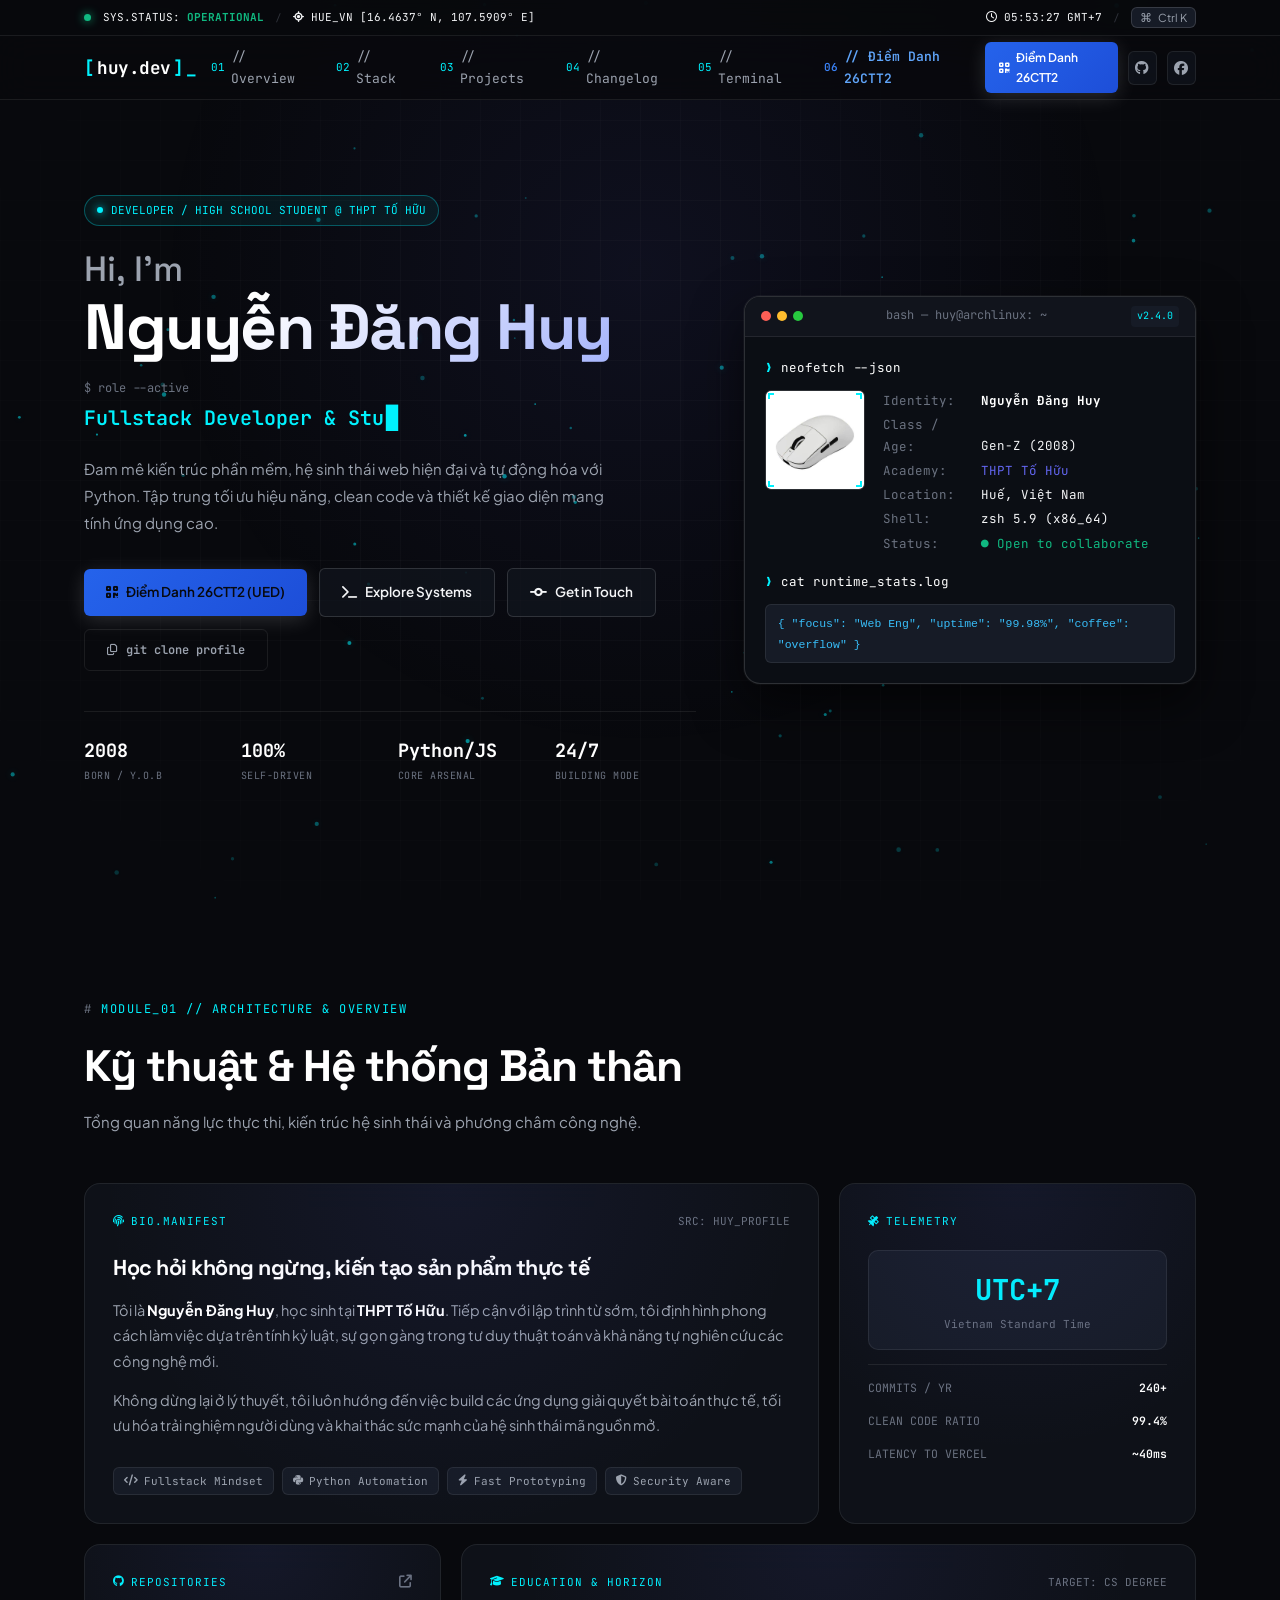
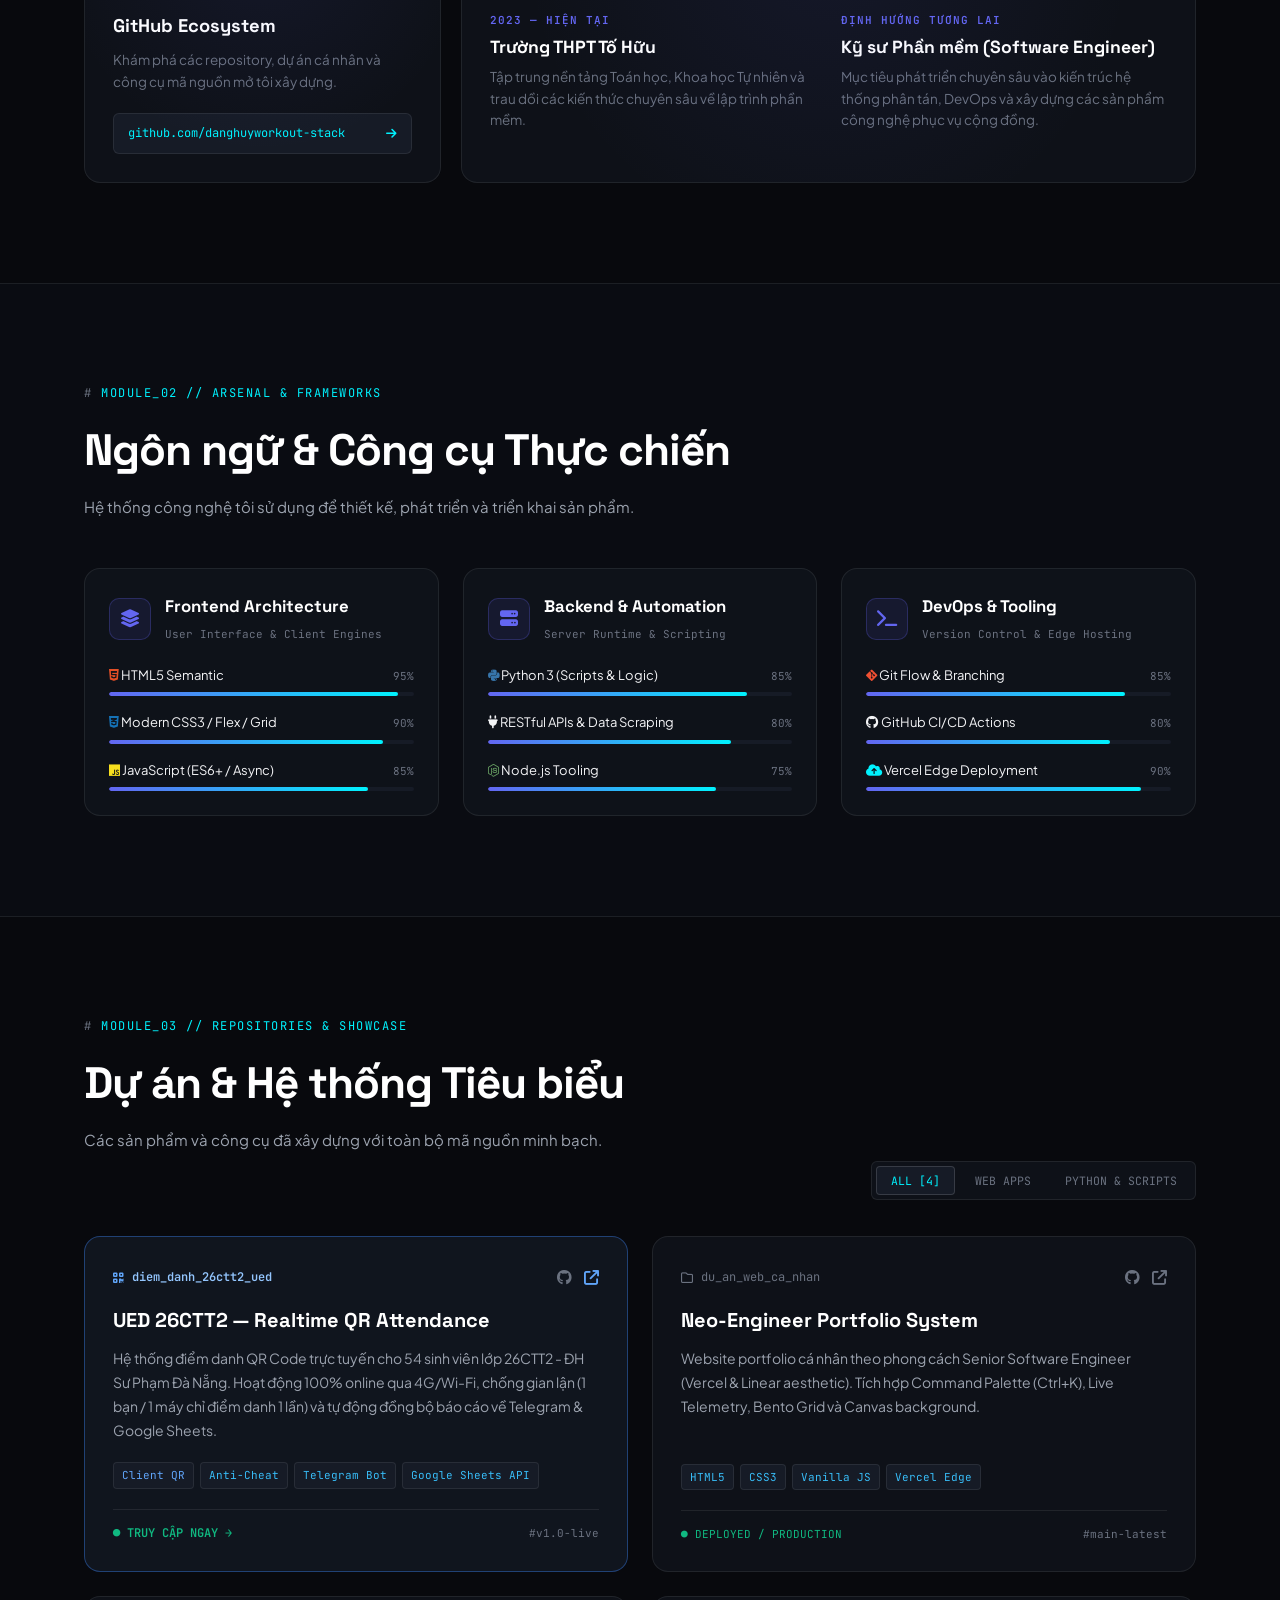
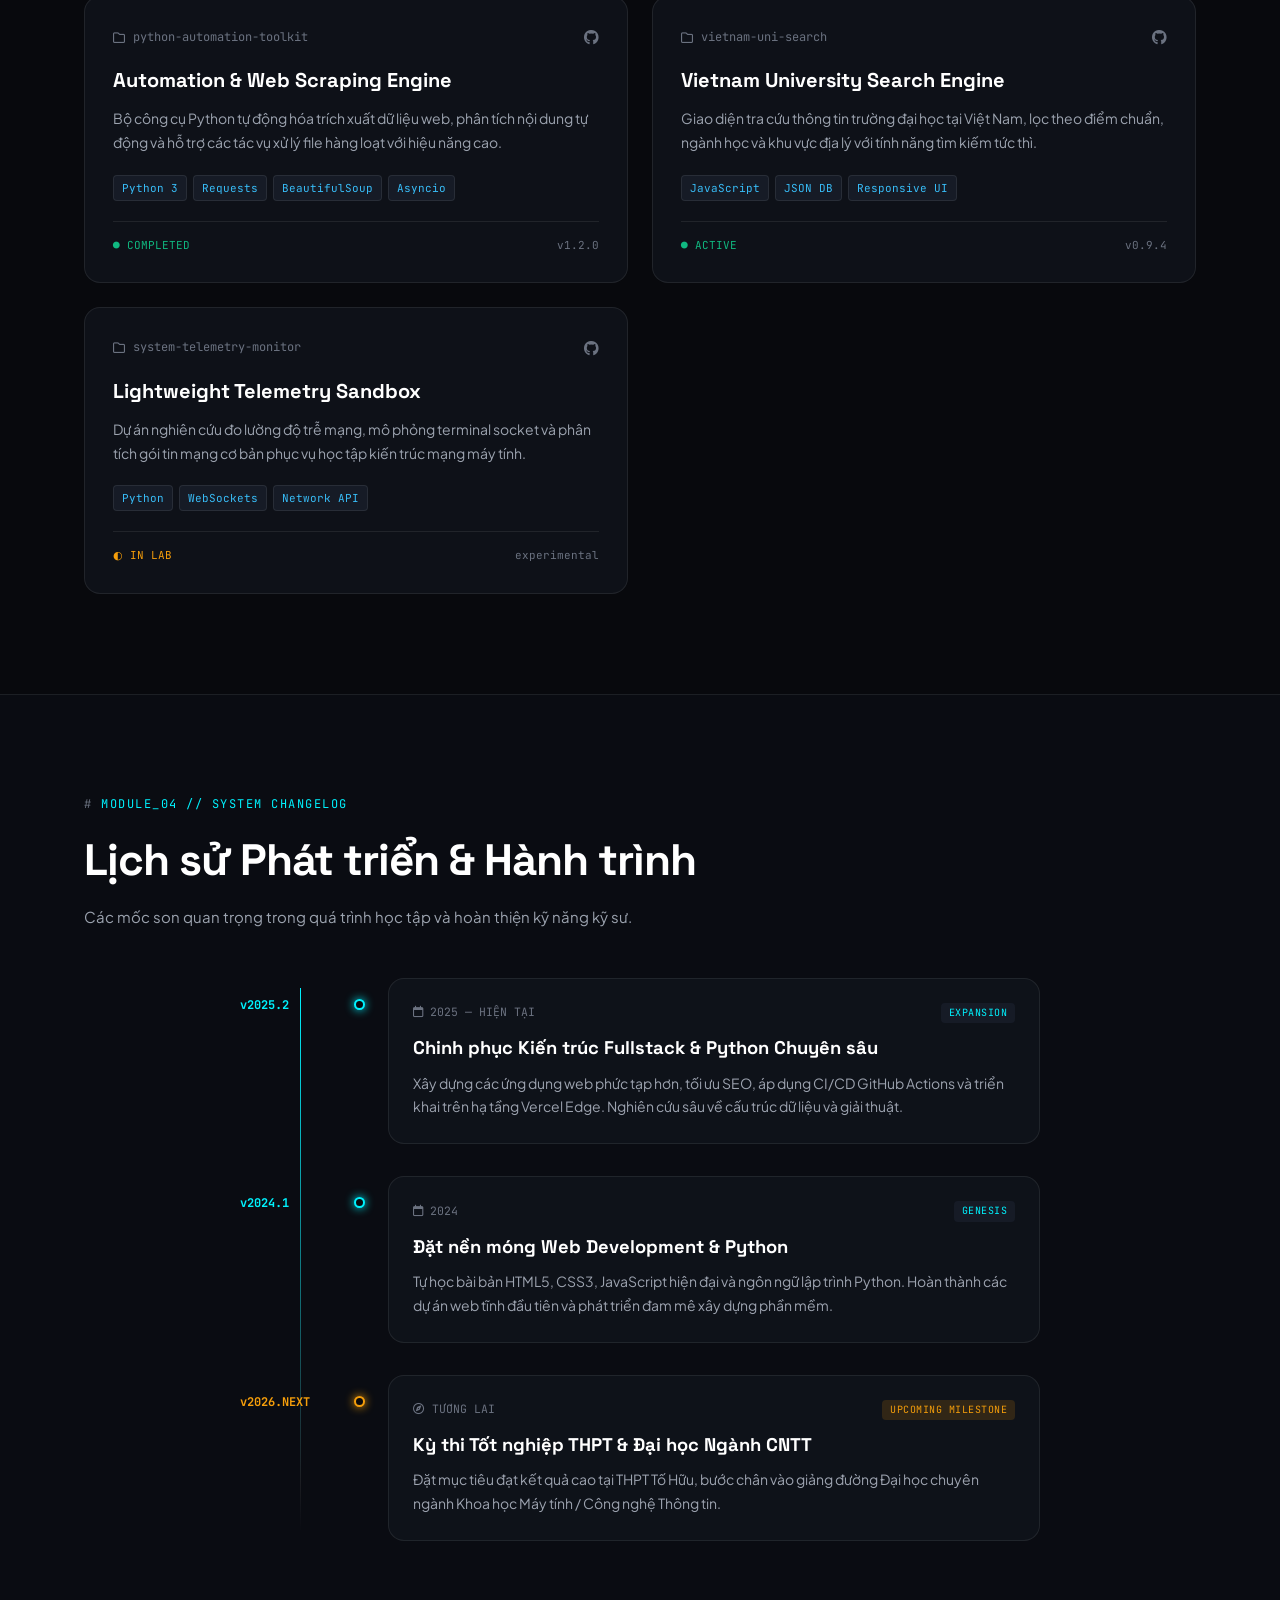
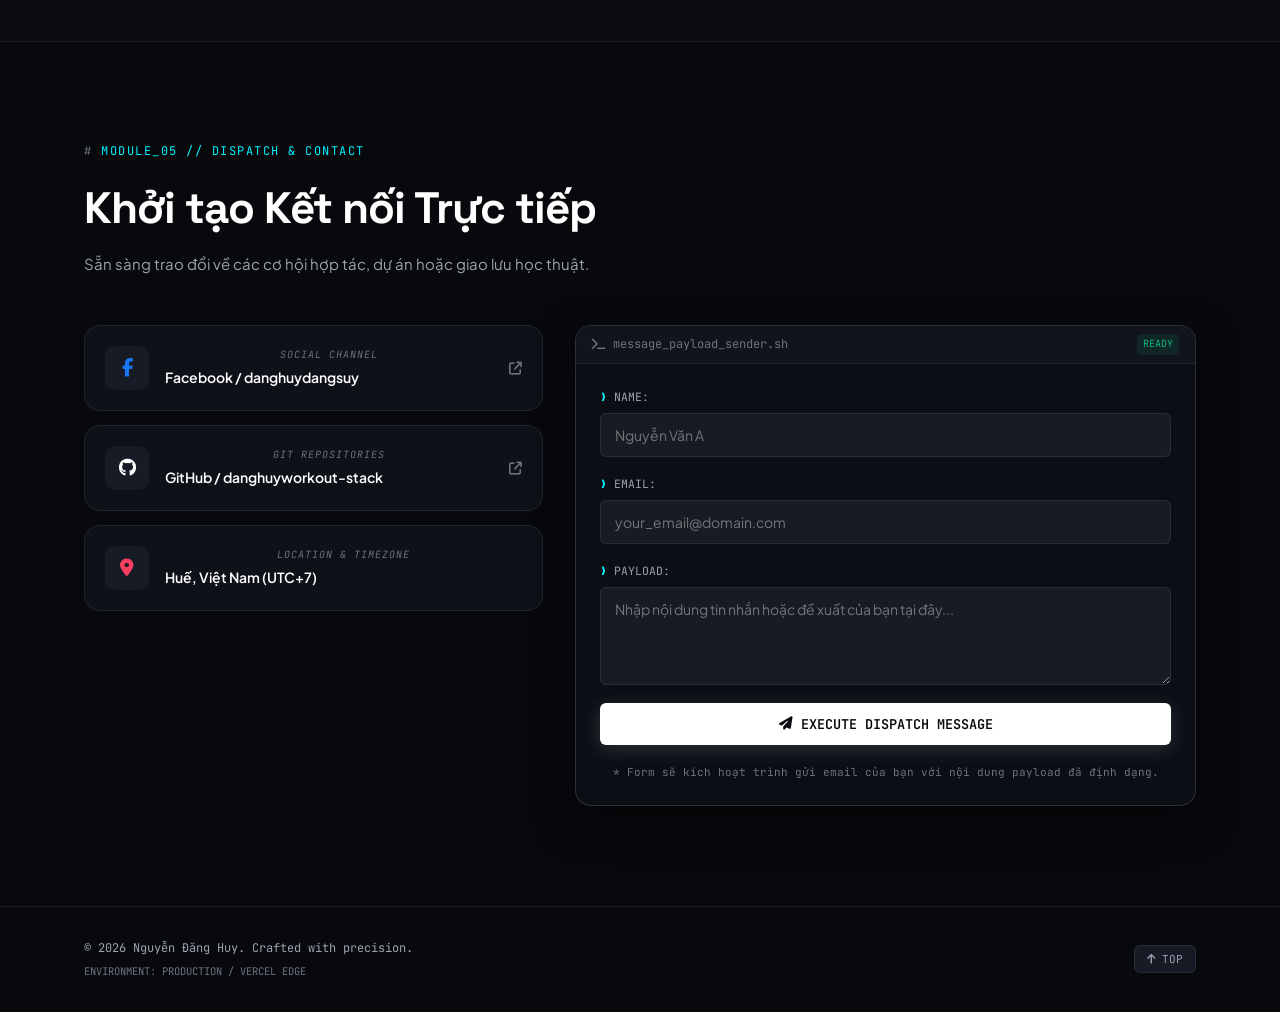
==== commit 9f0e27b8: "Add files via upload" ====
--- a/index.html
+++ b/index.html
@@ -66,10 +66,15 @@
                     <li><a class="nav-link" href="#projects"><span class="nav-idx">03</span> // Projects</a></li>
                     <li><a class="nav-link" href="#timeline"><span class="nav-idx">04</span> // Changelog</a></li>
                     <li><a class="nav-link" href="#contact"><span class="nav-idx">05</span> // Terminal</a></li>
+                    <li><a class="nav-link" href="diemdanh.html" style="color: #60a5fa; font-weight: 600;"><span class="nav-idx" style="color: #3b82f6;">06</span> // Điểm Danh 26CTT2</a></li>
                 </ul>
             </div>
 
             <div class="nav-actions">
+                <a href="diemdanh.html" class="btn btn-primary" style="padding: 6px 14px; font-size: 12px; display: inline-flex; align-items: center; gap: 6px; text-decoration: none; border-radius: 6px; background: linear-gradient(135deg, #2563eb, #1d4ed8); color: #fff; font-weight: 600;">
+                    <i class="fa-solid fa-qrcode"></i>
+                    <span>Điểm Danh 26CTT2</span>
+                </a>
                 <a href="https://github.com/danghuyworkout-stack" target="_blank" class="nav-social-btn" title="GitHub Profile">
                     <i class="fa-brands fa-github"></i>
                 </a>
@@ -114,7 +119,11 @@
                     </p>
 
                     <div class="hero-cta-group">
-                        <a href="#projects" class="btn btn-primary">
+                        <a href="diemdanh.html" class="btn btn-primary" style="background: linear-gradient(135deg, #2563eb, #1d4ed8); border-color: #3b82f6;">
+                            <i class="fa-solid fa-qrcode"></i>
+                            <span>Điểm Danh 26CTT2 (UED)</span>
+                        </a>
+                        <a href="#projects" class="btn btn-secondary">
                             <i class="fa-solid fa-terminal"></i>
                             <span>Explore Systems</span>
                         </a>
@@ -431,6 +440,36 @@
                 </div>
 
                 <div class="projects-grid" id="projects-container">
+                    <!-- Project 0: Hệ Thống Điểm Danh QR 26CTT2 UED -->
+                    <article class="project-card" data-category="web" style="border-color: rgba(59, 130, 246, 0.4); background: rgba(30, 41, 59, 0.4);">
+                        <div class="project-header">
+                            <div class="project-meta-left mono">
+                                <i class="fa-solid fa-qrcode" style="color: #60a5fa;"></i>
+                                <span style="color: #93c5fd; font-weight: 600;">diem_danh_26ctt2_ued</span>
+                            </div>
+                            <div class="project-links">
+                                <a href="https://github.com/danghuyworkout-stack" target="_blank" title="View Source"><i class="fa-brands fa-github"></i></a>
+                                <a href="diemdanh.html" title="Mở Bảng Điều Khiển Điểm Danh"><i class="fa-solid fa-arrow-up-right-from-square" style="color: #60a5fa;"></i></a>
+                            </div>
+                        </div>
+                        <h3 class="project-name" style="color: #fff;">UED 26CTT2 &mdash; Realtime QR Attendance</h3>
+                        <p class="project-description">
+                            Hệ thống điểm danh QR Code trực tuyến cho 54 sinh viên lớp 26CTT2 - ĐH Sư Phạm Đà Nẵng. Hoạt động 100% online qua 4G/Wi-Fi, chống gian lận (1 bạn / 1 máy chỉ điểm danh 1 lần) và tự động đồng bộ báo cáo về Telegram & Google Sheets.
+                        </p>
+                        <div class="project-tech-tags mono">
+                            <span style="color: #60a5fa;">Client QR</span>
+                            <span>Anti-Cheat</span>
+                            <span>Telegram Bot</span>
+                            <span>Google Sheets API</span>
+                        </div>
+                        <div class="project-footer mono">
+                            <a href="diemdanh.html" style="text-decoration: none; color: #34d399; font-weight: 600; font-size: 12px; display: inline-flex; align-items: center; gap: 6px;">
+                                <span class="deploy-status ok">● TRUY CẬP NGAY &rarr;</span>
+                            </a>
+                            <span class="commit-id">#v1.0-live</span>
+                        </div>
+                    </article>
+
                     <!-- Project 1 -->
                     <article class="project-card" data-category="web">
                         <div class="project-header">
@@ -706,6 +745,12 @@
                 <span class="cmd-esc-badge mono">ESC</span>
             </div>
             <div class="cmd-palette-results mono" id="cmd-results">
+                <div class="cmd-group-title">QUICK ACCESS / APPS</div>
+                <a href="diemdanh.html" class="cmd-item" style="color: #60a5fa;">
+                    <i class="fa-solid fa-qrcode"></i>
+                    <span>Open 26CTT2 QR Attendance Dashboard</span>
+                    <span class="cmd-shortcut">JUMP</span>
+                </a>
                 <div class="cmd-group-title">NAVIGATION</div>
                 <div class="cmd-item" onclick="cmdJumpTo('#hero')">
                     <i class="fa-solid fa-house"></i>
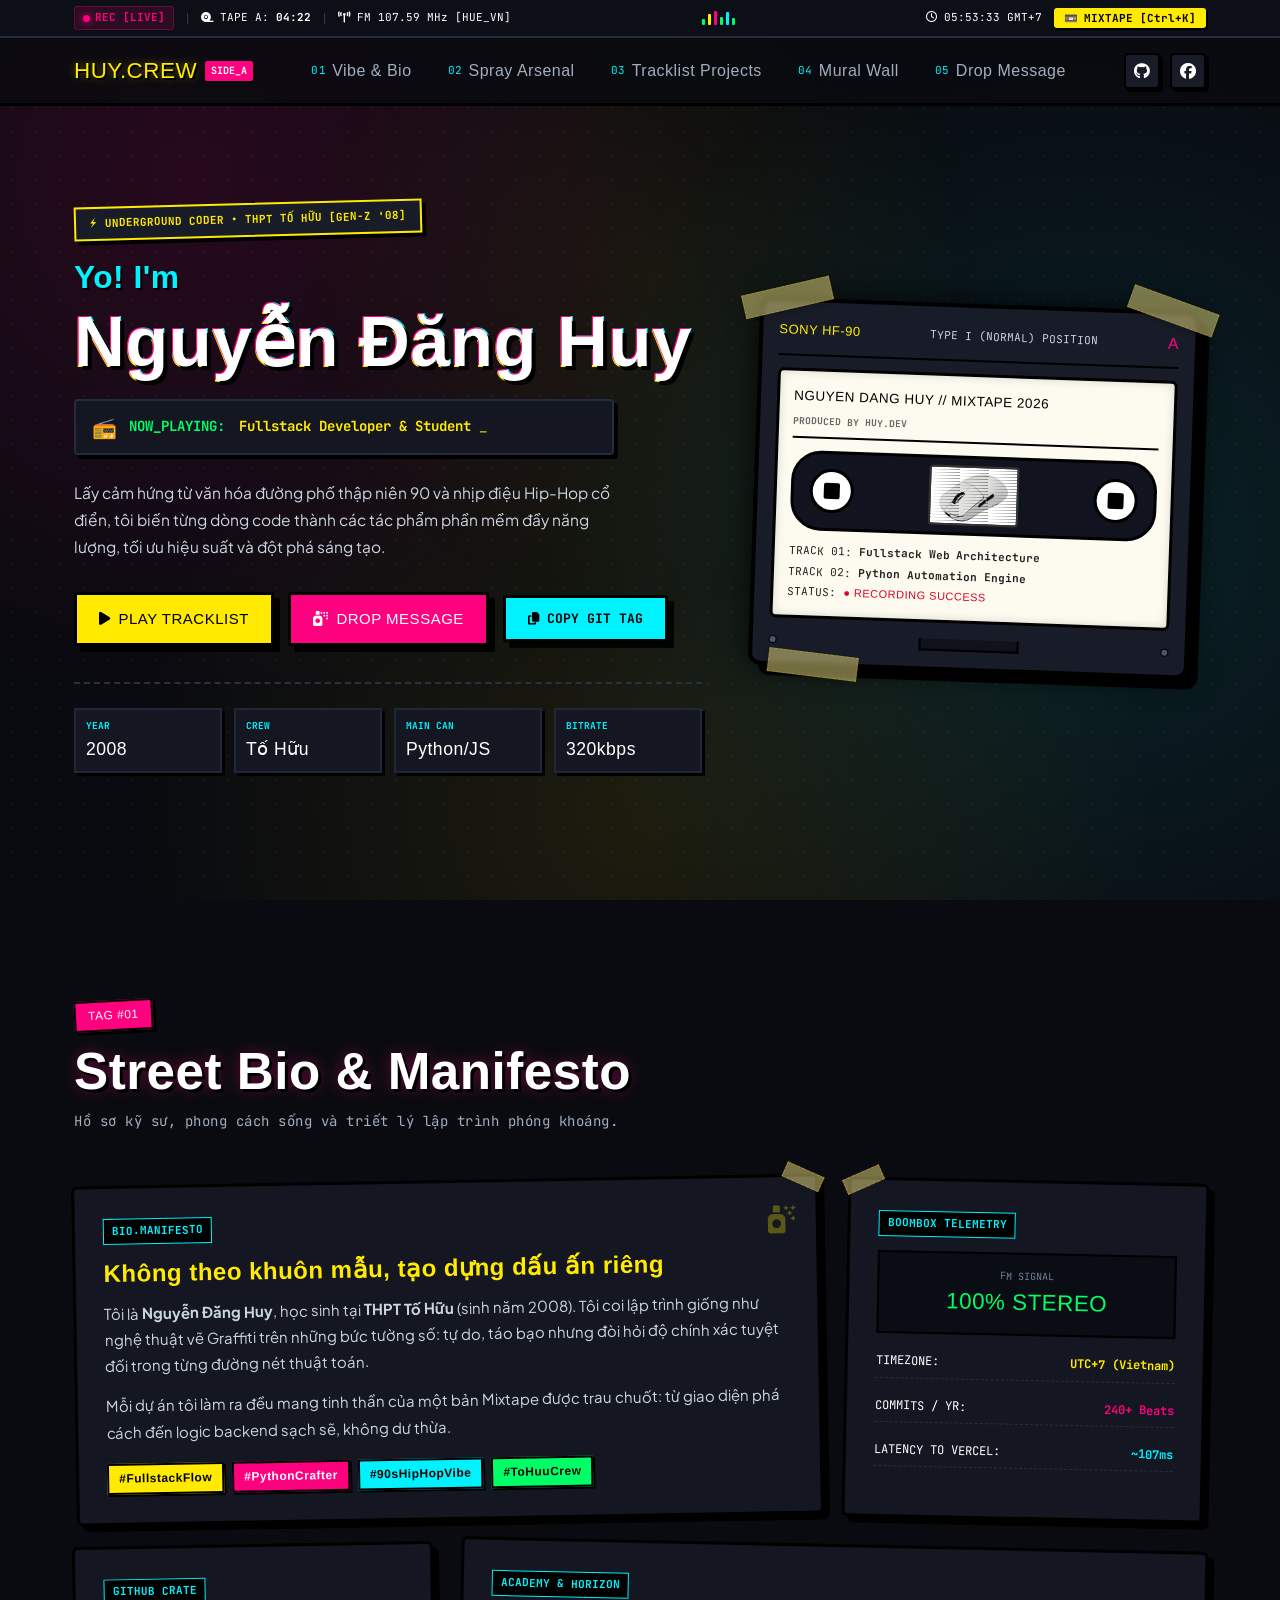
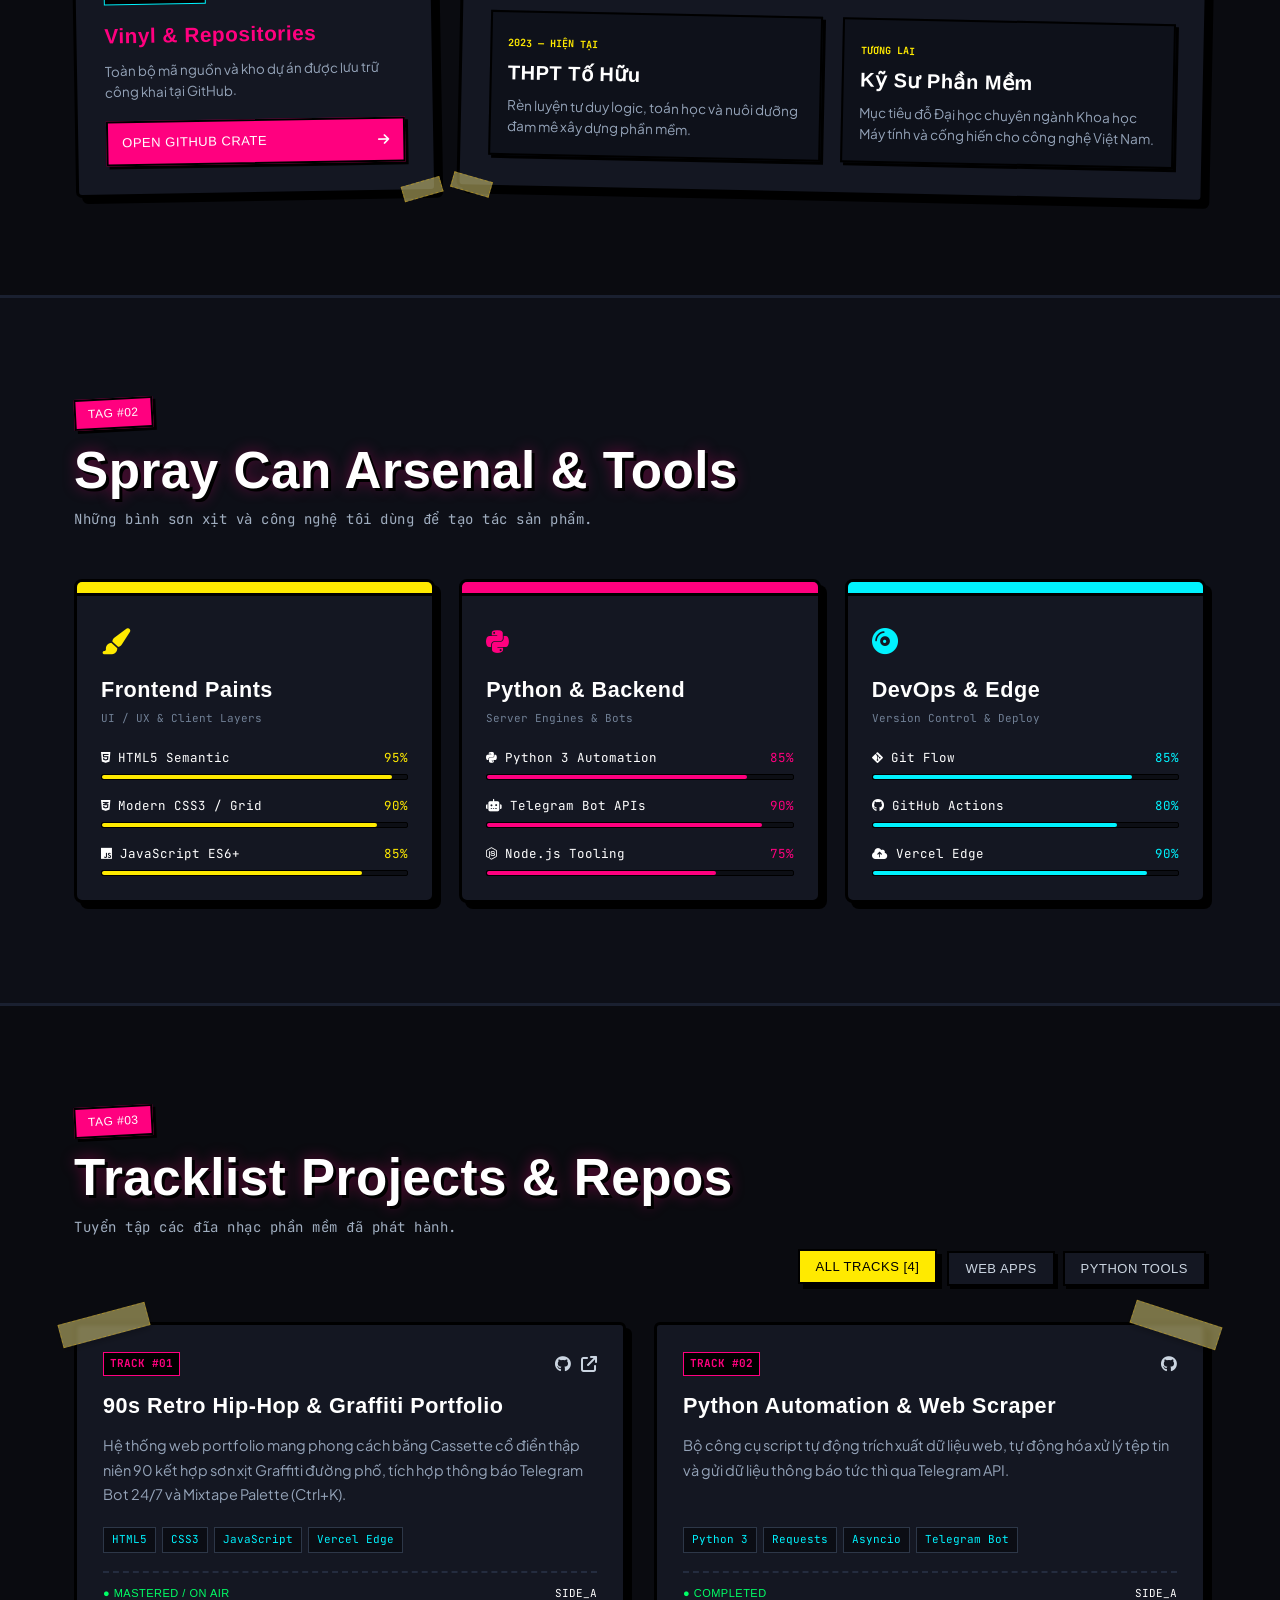
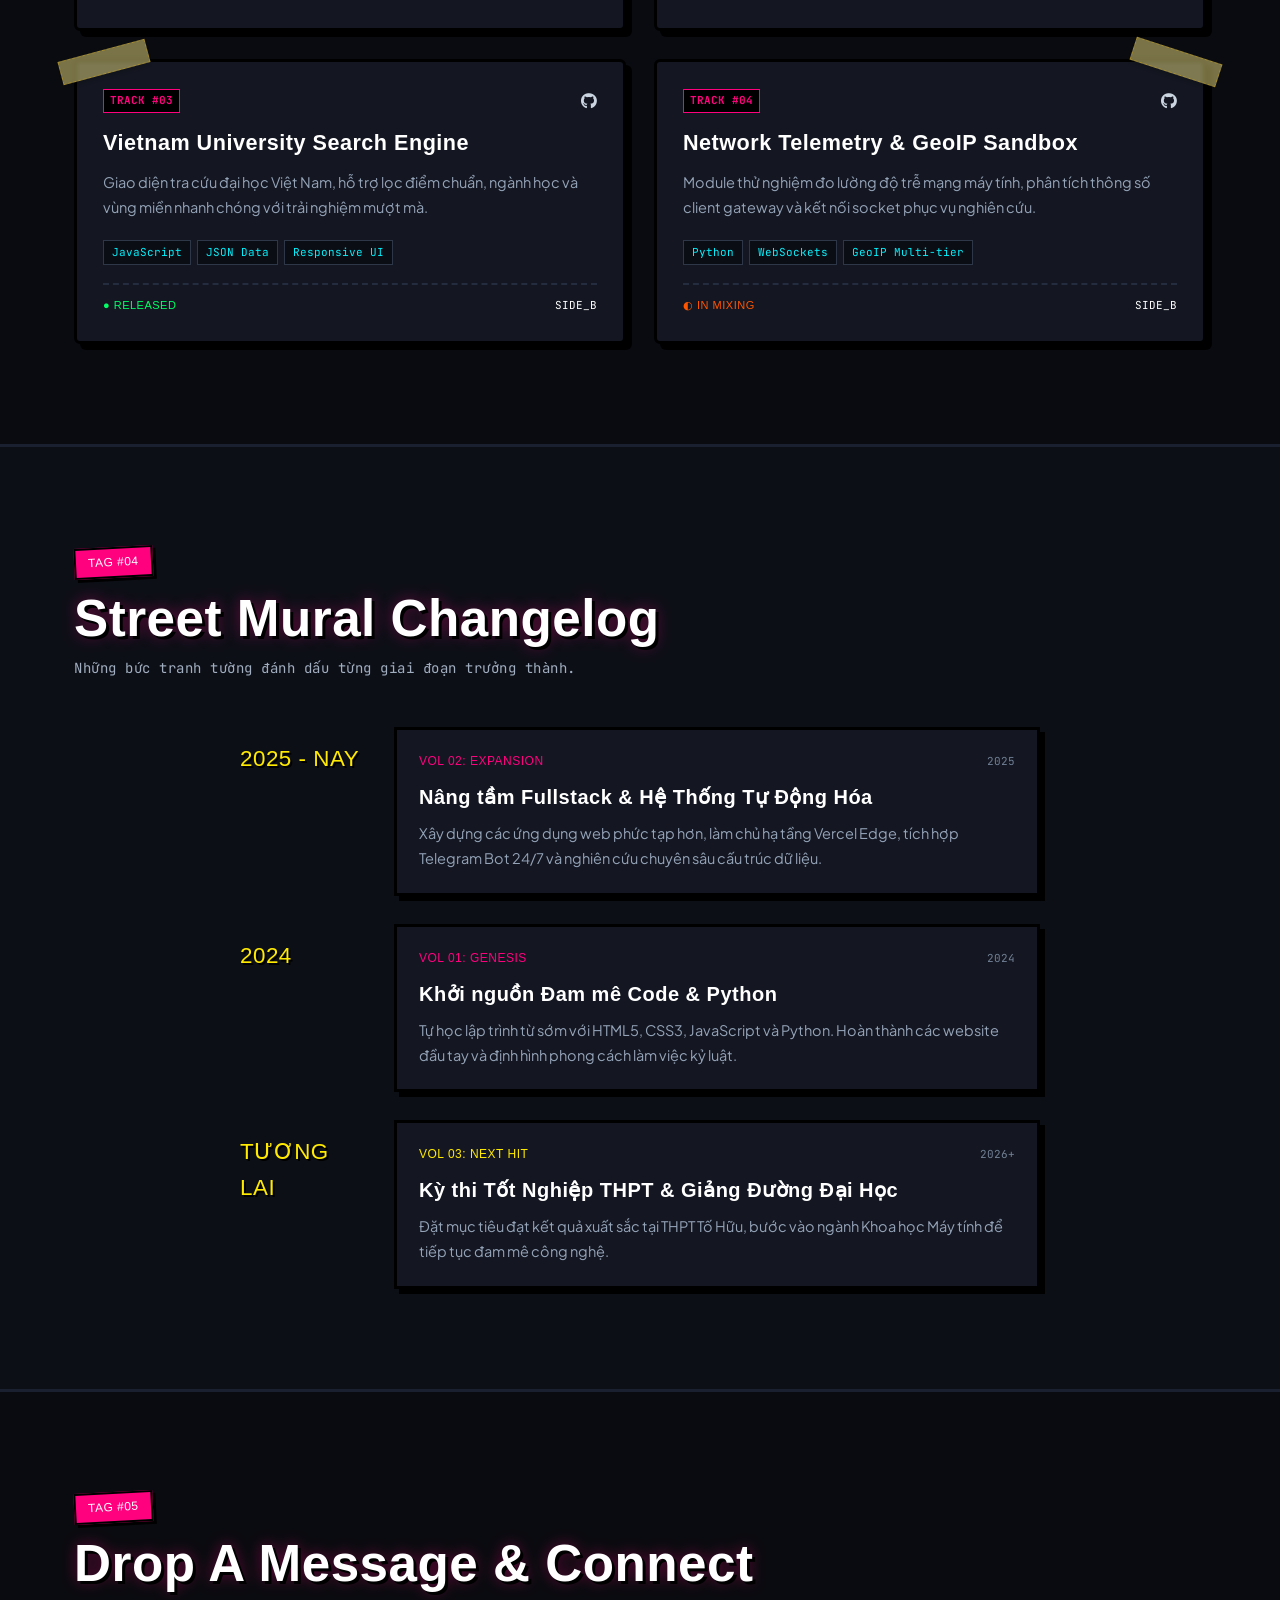
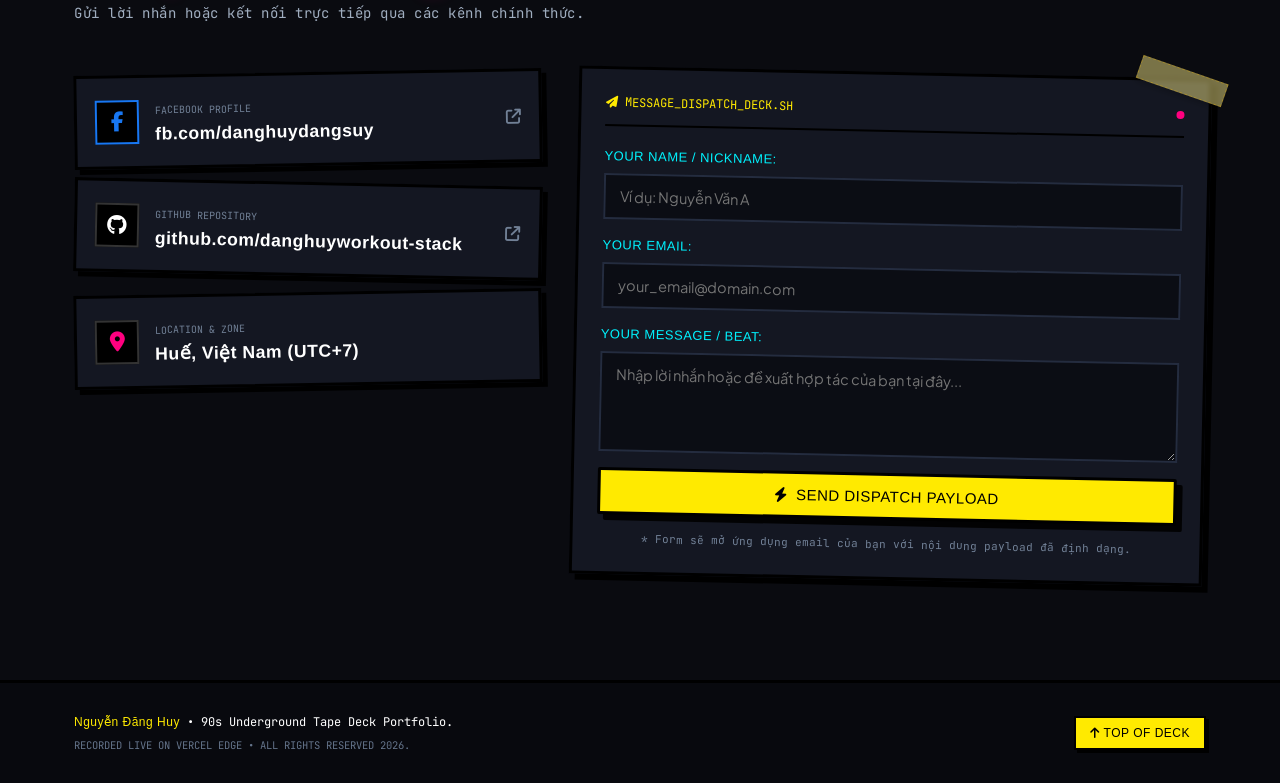
==== commit b50f0146: "feat(graffiti): revamp UI to 90s Retro Hip-Hop & Street Graffiti Cassette Deck" ====
--- a/index.html
+++ b/index.html
@@ -12,76 +12,83 @@
 
     <meta charset="UTF-8">
     <meta name="viewport" content="width=device-width, initial-scale=1.0">
-    <title>Nguyễn Đăng Huy — Software Engineer</title>
-    <meta name="description" content="Portfolio của Nguyễn Đăng Huy - Fullstack Developer & Python Enthusiast tại THPT Tố Hữu.">
+    <title>Nguyễn Đăng Huy — 90s Underground Deck</title>
+    <meta name="description" content="Portfolio của Nguyễn Đăng Huy - 90s Retro Hip-Hop & Street Graffiti Developer tại THPT Tố Hữu.">
     
-    <!-- Fonts -->
+    <!-- Google Fonts: Graffiti, Marker, Stencil & Mono -->
     <link rel="preconnect" href="https://fonts.googleapis.com">
     <link rel="preconnect" href="https://fonts.gstatic.com" crossorigin>
-    <link href="https://fonts.googleapis.com/css2?family=JetBrains+Mono:ital,wght@0,300;0,400;0,500;0,700;1,400&family=Plus+Jakarta+Sans:wght@400;500;600;700;800&family=Space+Grotesk:wght@500;600;700&display=swap" rel="stylesheet">
+    <link href="https://fonts.googleapis.com/css2?family=Bungee&family=JetBrains+Mono:wght@400;600;700&family=Permanent+Marker&family=Plus+Jakarta+Sans:wght@400;500;600;700&family=Rubik+Glitch&family=Sedgwick+Ave+Display&family=Space+Grotesk:wght@600;700&display=swap" rel="stylesheet">
     
-    <!-- Icons -->
+    <!-- Font Awesome Icons -->
     <link rel="stylesheet" href="https://cdnjs.cloudflare.com/ajax/libs/font-awesome/6.5.1/css/all.min.css">
     <link rel="stylesheet" href="style.css">
 </head>
 <body>
 
-    <!-- Background Matrix / Radar Mesh -->
-    <div class="spotlight-layer" id="spotlight"></div>
-    <div class="grid-mesh-bg"></div>
-    <canvas id="ambient-canvas"></canvas>
-
-    <!-- TOP TELEMETRY BAR -->
-    <header class="top-telemetry">
-        <div class="telemetry-inner">
-            <div class="telemetry-left">
-                <span class="pulse-indicator"></span>
-                <span class="telemetry-item mono">SYS.STATUS: <strong class="status-ok">OPERATIONAL</strong></span>
-                <span class="telemetry-divider">/</span>
-                <span class="telemetry-item mono"><i class="fa-solid fa-location-crosshairs"></i> HUE_VN [16.4637° N, 107.5909° E]</span>
-            </div>
-            <div class="telemetry-right">
-                <span class="telemetry-item mono"><i class="fa-regular fa-clock"></i> <span id="live-clock">--:--:-- GMT+7</span></span>
-                <span class="telemetry-divider">/</span>
-                <button class="kbd-trigger" onclick="openCmdPalette()" title="Mở Command Palette (Ctrl + K)">
-                    <span class="cmd-icon">⌘</span>
-                    <span class="cmd-text">Ctrl K</span>
+    <!-- Graffiti Street Paint Splatter Background & Particles -->
+    <div class="spray-paint-bg"></div>
+    <div class="graffiti-wall-texture"></div>
+    <div class="tape-spotlight" id="spotlight"></div>
+    <canvas id="spray-particle-canvas"></canvas>
+
+    <!-- 90S BOOMBOX / TAPE DECK TOP BAR -->
+    <header class="tape-header">
+        <div class="tape-header-inner">
+            <div class="tape-controls-left">
+                <span class="rec-badge"><span class="rec-dot"></span> REC [LIVE]</span>
+                <span class="tape-divider">|</span>
+                <span class="tape-counter mono"><i class="fa-solid fa-tape"></i> TAPE A: <strong id="tape-track-counter">04:20</strong></span>
+                <span class="tape-divider">|</span>
+                <span class="tape-freq mono"><i class="fa-solid fa-tower-broadcast"></i> FM 107.59 MHz [HUE_VN]</span>
+            </div>
+
+            <!-- Equalizer Animation -->
+            <div class="boombox-equalizer">
+                <span class="eq-bar"></span>
+                <span class="eq-bar"></span>
+                <span class="eq-bar"></span>
+                <span class="eq-bar"></span>
+                <span class="eq-bar"></span>
+                <span class="eq-bar"></span>
+            </div>
+
+            <div class="tape-controls-right">
+                <span class="tape-clock mono"><i class="fa-regular fa-clock"></i> <span id="live-clock">--:--:-- GMT+7</span></span>
+                <button class="mixtape-btn mono" onclick="openCmdPalette()" title="Mở Mixtape Selector (Ctrl + K)">
+                    <span class="cassette-icon">📼</span>
+                    <span>MIXTAPE [Ctrl+K]</span>
                 </button>
             </div>
         </div>
     </header>
 
-    <!-- NAVIGATION BAR -->
+    <!-- STREET NAVIGATION DECK -->
     <nav class="navbar" id="navbar">
         <div class="nav-container">
             <a class="nav-logo" href="#hero">
-                <span class="logo-bracket">[</span><span class="logo-text">huy.dev</span><span class="logo-bracket">]</span>
-                <span class="logo-cursor">_</span>
+                <span class="logo-spray-tag marker">HUY.CREW</span>
+                <span class="logo-tape-badge mono">SIDE_A</span>
             </a>
 
-            <div class="nav-links-wrapper">
+            <div class="nav-menu-wrapper">
                 <ul class="nav-menu" id="nav-menu">
-                    <li><a class="nav-link" href="#overview"><span class="nav-idx">01</span> // Overview</a></li>
-                    <li><a class="nav-link" href="#tech-stack"><span class="nav-idx">02</span> // Stack</a></li>
-                    <li><a class="nav-link" href="#projects"><span class="nav-idx">03</span> // Projects</a></li>
-                    <li><a class="nav-link" href="#timeline"><span class="nav-idx">04</span> // Changelog</a></li>
-                    <li><a class="nav-link" href="#contact"><span class="nav-idx">05</span> // Terminal</a></li>
-                    <li><a class="nav-link" href="diemdanh.html" style="color: #60a5fa; font-weight: 600;"><span class="nav-idx" style="color: #3b82f6;">06</span> // Điểm Danh 26CTT2</a></li>
+                    <li><a class="nav-link marker" href="#about"><span class="nav-num mono">01</span> Vibe & Bio</a></li>
+                    <li><a class="nav-link marker" href="#tech-stack"><span class="nav-num mono">02</span> Spray Arsenal</a></li>
+                    <li><a class="nav-link marker" href="#projects"><span class="nav-num mono">03</span> Tracklist Projects</a></li>
+                    <li><a class="nav-link marker" href="#timeline"><span class="nav-num mono">04</span> Mural Wall</a></li>
+                    <li><a class="nav-link marker" href="#contact"><span class="nav-num mono">05</span> Drop Message</a></li>
                 </ul>
             </div>
 
             <div class="nav-actions">
-                <a href="diemdanh.html" class="btn btn-primary" style="padding: 6px 14px; font-size: 12px; display: inline-flex; align-items: center; gap: 6px; text-decoration: none; border-radius: 6px; background: linear-gradient(135deg, #2563eb, #1d4ed8); color: #fff; font-weight: 600;">
-                    <i class="fa-solid fa-qrcode"></i>
-                    <span>Điểm Danh 26CTT2</span>
-                </a>
-                <a href="https://github.com/danghuyworkout-stack" target="_blank" class="nav-social-btn" title="GitHub Profile">
+                <a href="https://github.com/danghuyworkout-stack" target="_blank" class="nav-tag-btn" title="GitHub Repository">
                     <i class="fa-brands fa-github"></i>
                 </a>
-                <a href="https://www.facebook.com/danghuydangsuy" target="_blank" class="nav-social-btn" title="Facebook">
+                <a href="https://www.facebook.com/danghuydangsuy" target="_blank" class="nav-tag-btn fb" title="Facebook Connect">
                     <i class="fa-brands fa-facebook"></i>
                 </a>
-                <button class="hamburger" id="hamburger" aria-label="Toggle Navigation">
+                <button class="hamburger" id="hamburger" aria-label="Toggle Menu">
                     <span></span><span></span><span></span>
                 </button>
             </div>
@@ -90,108 +97,130 @@
 
     <main class="main-content">
         <!-- ============================================
-             SECTION 0: HERO / COMMAND DECK
+             HERO: 90S RETRO TAPE DECK & GRAFFITI TAG
              ============================================ -->
         <section id="hero" class="hero-section">
             <div class="container hero-container">
-                <div class="hero-left">
-                    <div class="status-chip mono">
-                        <span class="status-dot"></span>
-                        <span>DEVELOPER / HIGH SCHOOL STUDENT @ THPT TỐ HỮU</span>
-                    </div>
-
-                    <h1 class="hero-title">
-                        <span class="hero-greeting">Hi, I'm</span>
-                        <span class="hero-name-gradient">Nguyễn Đăng Huy</span>
+                <div class="hero-content-left">
+                    <!-- Street Tag Sticker -->
+                    <div class="street-sticker-tag mono">
+                        <span class="sticker-pin">⚡</span>
+                        <span>UNDERGROUND CODER &bull; THPT TỐ HỮU [GEN-Z '08]</span>
+                    </div>
+
+                    <!-- Main Name (Chữ thường theo yêu cầu) -->
+                    <h1 class="hero-street-title">
+                        <span class="hero-intro-text marker">Yo! I'm</span>
+                        <span class="hero-name-graffiti">Nguyễn Đăng Huy</span>
                     </h1>
 
-                    <div class="hero-role-container">
-                        <span class="role-prompt mono">$ role --active</span>
-                        <div class="role-typing-box mono">
-                            <span id="typed-text"></span>
-                            <span class="typed-cursor">█</span>
-                        </div>
-                    </div>
-
-                    <p class="hero-description">
-                        Đam mê kiến trúc phần mềm, hệ sinh thái web hiện đại và tự động hóa với Python. 
-                        Tập trung tối ưu hiệu năng, clean code và thiết kế giao diện mang tính ứng dụng cao.
+                    <!-- Dynamic Typing Box with Retro Tape Font -->
+                    <div class="role-cassette-box">
+                        <span class="tape-speaker-icon">📻</span>
+                        <div class="role-typewriter mono">
+                            <span class="role-prefix">NOW_PLAYING:</span>
+                            <span id="typed-text" class="typed-highlight"></span>
+                            <span class="typed-cursor">_</span>
+                        </div>
+                    </div>
+
+                    <p class="hero-graffiti-desc">
+                        Lấy cảm hứng từ văn hóa đường phố thập niên 90 và nhịp điệu Hip-Hop cổ điển, 
+                        tôi biến từng dòng code thành các tác phẩm phần mềm đầy năng lượng, tối ưu hiệu suất và đột phá sáng tạo.
                     </p>
 
-                    <div class="hero-cta-group">
-                        <a href="diemdanh.html" class="btn btn-primary" style="background: linear-gradient(135deg, #2563eb, #1d4ed8); border-color: #3b82f6;">
-                            <i class="fa-solid fa-qrcode"></i>
-                            <span>Điểm Danh 26CTT2 (UED)</span>
+                    <div class="hero-action-stickers">
+                        <a href="#projects" class="street-btn street-btn-yellow marker">
+                            <i class="fa-solid fa-play"></i>
+                            <span>PLAY TRACKLIST</span>
                         </a>
-                        <a href="#projects" class="btn btn-secondary">
-                            <i class="fa-solid fa-terminal"></i>
-                            <span>Explore Systems</span>
+                        <a href="#contact" class="street-btn street-btn-pink marker">
+                            <i class="fa-solid fa-spray-can"></i>
+                            <span>DROP MESSAGE</span>
                         </a>
-                        <a href="#contact" class="btn btn-secondary">
-                            <i class="fa-solid fa-code-commit"></i>
-                            <span>Get in Touch</span>
-                        </a>
-                        <button class="btn btn-outline mono" onclick="copyGitHubLink()">
-                            <i class="fa-regular fa-copy"></i>
-                            <span id="copy-btn-text">git clone profile</span>
+                        <button class="street-btn street-btn-cyan mono" onclick="copyGitHubLink()">
+                            <i class="fa-solid fa-copy"></i>
+                            <span id="copy-btn-text">COPY GIT TAG</span>
                         </button>
                     </div>
 
-                    <div class="hero-metrics-bar mono">
-                        <div class="metric-item">
-                            <span class="metric-val">2008</span>
-                            <span class="metric-lbl">BORN / Y.O.B</span>
-                        </div>
-                        <div class="metric-item">
-                            <span class="metric-val">100%</span>
-                            <span class="metric-lbl">SELF-DRIVEN</span>
-                        </div>
-                        <div class="metric-item">
-                            <span class="metric-val">Python/JS</span>
-                            <span class="metric-lbl">CORE ARSENAL</span>
-                        </div>
-                        <div class="metric-item">
-                            <span class="metric-val">24/7</span>
-                            <span class="metric-lbl">BUILDING MODE</span>
-                        </div>
-                    </div>
-                </div>
-
-                <div class="hero-right">
-                    <!-- Interactive Terminal Card -->
-                    <div class="terminal-deck">
-                        <div class="terminal-deck-header">
-                            <div class="terminal-deck-dots">
-                                <span class="dot red"></span>
-                                <span class="dot yellow"></span>
-                                <span class="dot green"></span>
-                            </div>
-                            <span class="terminal-deck-title mono">bash — huy@archlinux: ~</span>
-                            <span class="terminal-badge mono">v2.4.0</span>
-                        </div>
-                        <div class="terminal-deck-body mono">
-                            <div class="term-line"><span class="term-prompt">❯</span> <span class="term-cmd">neofetch --json</span></div>
-                            <div class="term-output-grid">
-                                <div class="term-avatar-wrap">
-                                    <img src="conchuot.jpg" alt="Avatar Nguyễn Đăng Huy" class="term-avatar">
-                                    <div class="avatar-corner tl"></div>
-                                    <div class="avatar-corner tr"></div>
-                                    <div class="avatar-corner bl"></div>
-                                    <div class="avatar-corner br"></div>
-                                </div>
-                                <div class="term-info-text">
-                                    <p><span class="term-key">Identity:</span> <span class="term-val bold">Nguyễn Đăng Huy</span></p>
-                                    <p><span class="term-key">Class / Age:</span> <span class="term-val">Gen-Z (2008)</span></p>
-                                    <p><span class="term-key">Academy:</span> <span class="term-val highlight">THPT Tố Hữu</span></p>
-                                    <p><span class="term-key">Location:</span> <span class="term-val">Huế, Việt Nam</span></p>
-                                    <p><span class="term-key">Shell:</span> <span class="term-val">zsh 5.9 (x86_64)</span></p>
-                                    <p><span class="term-key">Status:</span> <span class="term-val green">● Open to collaborate</span></p>
-                                </div>
-                            </div>
-
-                            <div class="term-line mt-3"><span class="term-prompt">❯</span> <span class="term-cmd">cat runtime_stats.log</span></div>
-                            <div class="term-code-block">
-                                <code>{ "focus": "Web Eng", "uptime": "99.98%", "coffee": "overflow" }</code>
+                    <!-- Cassette Meter Specs -->
+                    <div class="cassette-specs-grid mono">
+                        <div class="spec-sticker">
+                            <span class="spec-tape-head">YEAR</span>
+                            <span class="spec-val marker">2008</span>
+                        </div>
+                        <div class="spec-sticker">
+                            <span class="spec-tape-head">CREW</span>
+                            <span class="spec-val marker">Tố Hữu</span>
+                        </div>
+                        <div class="spec-sticker">
+                            <span class="spec-tape-head">MAIN CAN</span>
+                            <span class="spec-val marker">Python/JS</span>
+                        </div>
+                        <div class="spec-sticker">
+                            <span class="spec-tape-head">BITRATE</span>
+                            <span class="spec-val marker">320kbps</span>
+                        </div>
+                    </div>
+                </div>
+
+                <div class="hero-content-right">
+                    <!-- 90s Cassette Tape Card with Tape Masking -->
+                    <div class="cassette-card-container">
+                        <!-- Masking Tape Pieces -->
+                        <div class="duct-tape top-left"></div>
+                        <div class="duct-tape top-right"></div>
+                        <div class="duct-tape bottom-left"></div>
+
+                        <div class="cassette-body">
+                            <!-- Cassette Header -->
+                            <div class="cassette-top-strip mono">
+                                <span class="cassette-brand marker">SONY HF-90</span>
+                                <span class="cassette-nr">TYPE I (NORMAL) POSITION</span>
+                                <span class="cassette-side marker">A</span>
+                            </div>
+
+                            <!-- Cassette Label -->
+                            <div class="cassette-label-area">
+                                <div class="label-header">
+                                    <span class="label-title marker">NGUYEN DANG HUY // MIXTAPE 2026</span>
+                                    <span class="label-sub mono">PRODUCED BY HUY.DEV</span>
+                                </div>
+
+                                <!-- Tape Spools & Window -->
+                                <div class="tape-window-frame">
+                                    <div class="spool left-spool">
+                                        <div class="spool-cog"></div>
+                                    </div>
+                                    <div class="tape-center-window">
+                                        <img src="conchuot.jpg" alt="Avatar Nguyễn Đăng Huy" class="tape-avatar-img">
+                                        <div class="tape-view-grid"></div>
+                                    </div>
+                                    <div class="spool right-spool">
+                                        <div class="spool-cog"></div>
+                                    </div>
+                                </div>
+
+                                <!-- Tape Index Details -->
+                                <div class="tape-details-text mono">
+                                    <div class="detail-row">
+                                        <span>TRACK 01:</span> <strong>Fullstack Web Architecture</strong>
+                                    </div>
+                                    <div class="detail-row">
+                                        <span>TRACK 02:</span> <strong>Python Automation Engine</strong>
+                                    </div>
+                                    <div class="detail-row">
+                                        <span>STATUS:</span> <span class="status-rec marker">● RECORDING SUCCESS</span>
+                                    </div>
+                                </div>
+                            </div>
+
+                            <!-- Cassette Bottom Screws -->
+                            <div class="cassette-bottom-strip">
+                                <span class="screw"></span>
+                                <div class="tape-bottom-notch"></div>
+                                <span class="screw"></span>
                             </div>
                         </div>
                     </div>
@@ -200,99 +229,88 @@
         </section>
 
         <!-- ============================================
-             SECTION 1: BENTO OVERVIEW
+             SECTION 1: VIBE & BIO STICKER BENTO
              ============================================ -->
-        <section id="overview" class="section">
+        <section id="about" class="section">
             <div class="container">
-                <div class="section-tag mono">
-                    <span class="tag-hash">#</span> MODULE_01 // ARCHITECTURE & OVERVIEW
-                </div>
-                <h2 class="section-heading">Kỹ thuật & Hệ thống Bản thân</h2>
-                <p class="section-subheading">Tổng quan năng lực thực thi, kiến trúc hệ sinh thái và phương châm công nghệ.</p>
-
-                <div class="bento-grid">
-                    <!-- Bento Item 1: About Big Card -->
-                    <div class="bento-card bento-col-8">
-                        <div class="card-glow"></div>
-                        <div class="card-header-flex">
-                            <span class="card-chip mono"><i class="fa-solid fa-fingerprint"></i> BIO.MANIFEST</span>
-                            <span class="card-meta mono">SRC: HUY_PROFILE</span>
-                        </div>
-                        <h3 class="bento-title">Học hỏi không ngừng, kiến tạo sản phẩm thực tế</h3>
-                        <p class="bento-text">
-                            Tôi là <strong>Nguyễn Đăng Huy</strong>, học sinh tại <strong>THPT Tố Hữu</strong>. Tiếp cận với lập trình từ sớm, 
-                            tôi định hình phong cách làm việc dựa trên tính kỷ luật, sự gọn gàng trong tư duy thuật toán và khả năng tự nghiên cứu các công nghệ mới.
+                <div class="street-tag-header marker">
+                    <span class="spray-badge">TAG #01</span>
+                    <h2 class="section-graffiti-heading">Street Bio &amp; Manifesto</h2>
+                    <p class="section-deck-sub mono">Hồ sơ kỹ sư, phong cách sống và triết lý lập trình phóng khoáng.</p>
+                </div>
+
+                <div class="graffiti-bento-grid">
+                    <!-- Bento Card 1: Street Bio -->
+                    <div class="graffiti-card card-span-8 sticker-tilt-left">
+                        <div class="tape-corner tr"></div>
+                        <div class="card-spray-icon"><i class="fa-solid fa-spray-can-sparkles"></i></div>
+                        <span class="sticker-chip mono">BIO.MANIFESTO</span>
+                        <h3 class="card-street-title marker">Không theo khuôn mẫu, tạo dựng dấu ấn riêng</h3>
+                        <p class="card-street-p">
+                            Tôi là <strong>Nguyễn Đăng Huy</strong>, học sinh tại <strong>THPT Tố Hữu</strong> (sinh năm 2008). 
+                            Tôi coi lập trình giống như nghệ thuật vẽ Graffiti trên những bức tường số: tự do, táo bạo nhưng đòi hỏi độ chính xác tuyệt đối trong từng đường nét thuật toán.
                         </p>
-                        <p class="bento-text">
-                            Không dừng lại ở lý thuyết, tôi luôn hướng đến việc build các ứng dụng giải quyết bài toán thực tế, tối ưu hóa trải nghiệm người dùng và khai thác sức mạnh của hệ sinh thái mã nguồn mở.
+                        <p class="card-street-p">
+                            Mỗi dự án tôi làm ra đều mang tinh thần của một bản Mixtape được trau chuốt: từ giao diện phá cách đến logic backend sạch sẽ, không dư thừa.
                         </p>
-                        <div class="badge-row">
-                            <span class="tech-badge mono"><i class="fa-solid fa-code"></i> Fullstack Mindset</span>
-                            <span class="tech-badge mono"><i class="fa-brands fa-python"></i> Python Automation</span>
-                            <span class="tech-badge mono"><i class="fa-solid fa-bolt"></i> Fast Prototyping</span>
-                            <span class="tech-badge mono"><i class="fa-solid fa-shield-halved"></i> Security Aware</span>
-                        </div>
-                    </div>
-
-                    <!-- Bento Item 2: Quick Stat / Timezone -->
-                    <div class="bento-card bento-col-4">
-                        <div class="card-glow"></div>
-                        <div class="card-header-flex">
-                            <span class="card-chip mono"><i class="fa-solid fa-satellite"></i> TELEMETRY</span>
-                        </div>
-                        <div class="telemetry-widget">
-                            <div class="telemetry-gauge">
-                                <span class="gauge-value mono">UTC+7</span>
-                                <span class="gauge-label mono">Vietnam Standard Time</span>
-                            </div>
-                            <div class="divider-line"></div>
-                            <div class="stat-row mono">
-                                <span>COMMITS / YR</span>
-                                <span class="stat-highlight">240+</span>
-                            </div>
-                            <div class="stat-row mono">
-                                <span>CLEAN CODE RATIO</span>
-                                <span class="stat-highlight">99.4%</span>
-                            </div>
-                            <div class="stat-row mono">
-                                <span>LATENCY TO VERCEL</span>
-                                <span class="stat-highlight" id="ping-metric">~28ms</span>
-                            </div>
-                        </div>
-                    </div>
-
-                    <!-- Bento Item 3: GitHub Link Card -->
-                    <div class="bento-card bento-col-4">
-                        <div class="card-glow"></div>
-                        <div class="card-header-flex">
-                            <span class="card-chip mono"><i class="fa-brands fa-github"></i> REPOSITORIES</span>
-                            <i class="fa-solid fa-arrow-up-right-from-square meta-icon"></i>
-                        </div>
-                        <h4 class="bento-sub-title">GitHub Ecosystem</h4>
-                        <p class="bento-text-sm">Khám phá các repository, dự án cá nhân và công cụ mã nguồn mở tôi xây dựng.</p>
-                        <a href="https://github.com/danghuyworkout-stack" target="_blank" class="card-action-link mono">
-                            <span>github.com/danghuyworkout-stack</span>
+                        <div class="sticker-tags-row marker">
+                            <span class="graffiti-pill yellow">#FullstackFlow</span>
+                            <span class="graffiti-pill pink">#PythonCrafter</span>
+                            <span class="graffiti-pill cyan">#90sHipHopVibe</span>
+                            <span class="graffiti-pill green">#ToHuuCrew</span>
+                        </div>
+                    </div>
+
+                    <!-- Bento Card 2: Boombox Telemetry -->
+                    <div class="graffiti-card card-span-4 sticker-tilt-right">
+                        <div class="tape-corner tl"></div>
+                        <span class="sticker-chip mono">BOOMBOX TELEMETRY</span>
+                        <div class="boombox-telemetry-box">
+                            <div class="signal-meter">
+                                <span class="signal-label mono">FM SIGNAL</span>
+                                <span class="signal-val marker">100% STEREO</span>
+                            </div>
+                            <div class="street-stat-row mono">
+                                <span>TIMEZONE:</span>
+                                <strong class="text-yellow">UTC+7 (Vietnam)</strong>
+                            </div>
+                            <div class="street-stat-row mono">
+                                <span>COMMITS / YR:</span>
+                                <strong class="text-pink">240+ Beats</strong>
+                            </div>
+                            <div class="street-stat-row mono">
+                                <span>LATENCY TO VERCEL:</span>
+                                <strong class="text-cyan" id="ping-metric">~24ms</strong>
+                            </div>
+                        </div>
+                    </div>
+
+                    <!-- Bento Card 3: GitHub Mixtape Link -->
+                    <div class="graffiti-card card-span-4 sticker-tilt-left">
+                        <div class="tape-corner br"></div>
+                        <span class="sticker-chip mono">GITHUB CRATE</span>
+                        <h4 class="card-street-sub marker">Vinyl &amp; Repositories</h4>
+                        <p class="card-street-p-sm">Toàn bộ mã nguồn và kho dự án được lưu trữ công khai tại GitHub.</p>
+                        <a href="https://github.com/danghuyworkout-stack" target="_blank" class="street-action-btn marker">
+                            <span>OPEN GITHUB CRATE</span>
                             <i class="fa-solid fa-arrow-right"></i>
                         </a>
                     </div>
 
-                    <!-- Bento Item 4: Education & Goal -->
-                    <div class="bento-card bento-col-8">
-                        <div class="card-glow"></div>
-                        <div class="card-header-flex">
-                            <span class="card-chip mono"><i class="fa-solid fa-graduation-cap"></i> EDUCATION & HORIZON</span>
-                            <span class="card-meta mono">TARGET: CS DEGREE</span>
-                        </div>
-                        <div class="edu-grid">
-                            <div class="edu-item">
-                                <span class="edu-year mono">2023 — HIỆN TẠI</span>
-                                <h4 class="edu-school">Trường THPT Tố Hữu</h4>
-                                <p class="edu-desc">Tập trung nền tảng Toán học, Khoa học Tự nhiên và trau dồi các kiến thức chuyên sâu về lập trình phần mềm.</p>
-                            </div>
-                            <div class="edu-item">
-                                <span class="edu-year mono">ĐỊNH HƯỚNG TƯƠNG LAI</span>
-                                <h4 class="edu-school">Kỹ sư Phần mềm (Software Engineer)</h4>
-                                <p class="edu-desc">Mục tiêu phát triển chuyên sâu vào kiến trúc hệ thống phân tán, DevOps và xây dựng các sản phẩm công nghệ phục vụ cộng đồng.</p>
+                    <!-- Bento Card 4: Education & Journey -->
+                    <div class="graffiti-card card-span-8 sticker-tilt-right">
+                        <div class="tape-corner bl"></div>
+                        <span class="sticker-chip mono">ACADEMY &amp; HORIZON</span>
+                        <div class="street-edu-grid">
+                            <div class="edu-block">
+                                <span class="edu-badge mono">2023 — HIỆN TẠI</span>
+                                <h4 class="edu-heading marker">THPT Tố Hữu</h4>
+                                <p class="edu-text">Rèn luyện tư duy logic, toán học và nuôi dưỡng đam mê xây dựng phần mềm.</p>
+                            </div>
+                            <div class="edu-block">
+                                <span class="edu-badge mono">TƯƠNG LAI</span>
+                                <h4 class="edu-heading marker">Kỹ Sư Phần Mềm</h4>
+                                <p class="edu-text">Mục tiêu đỗ Đại học chuyên ngành Khoa học Máy tính và cống hiến cho công nghệ Việt Nam.</p>
                             </div>
                         </div>
                     </div>
@@ -301,115 +319,115 @@
         </section>
 
         <!-- ============================================
-             SECTION 2: TECH STACK MATRIX
+             SECTION 2: SPRAY CAN ARSENAL (TECH STACK)
              ============================================ -->
-        <section id="tech-stack" class="section section-dark">
+        <section id="tech-stack" class="section section-street-dark">
             <div class="container">
-                <div class="section-tag mono">
-                    <span class="tag-hash">#</span> MODULE_02 // ARSENAL & FRAMEWORKS
-                </div>
-                <h2 class="section-heading">Ngôn ngữ & Công cụ Thực chiến</h2>
-                <p class="section-subheading">Hệ thống công nghệ tôi sử dụng để thiết kế, phát triển và triển khai sản phẩm.</p>
-
-                <div class="stack-matrix-grid">
-                    <!-- Category: Frontend -->
-                    <div class="stack-category-card">
-                        <div class="stack-cat-header">
-                            <div class="cat-icon-box"><i class="fa-solid fa-layer-group"></i></div>
-                            <div>
-                                <h3 class="cat-name">Frontend Architecture</h3>
-                                <span class="cat-desc mono">User Interface & Client Engines</span>
-                            </div>
-                        </div>
-                        <div class="stack-items-list">
-                            <div class="stack-item">
-                                <div class="item-head">
-                                    <span class="item-title"><i class="fa-brands fa-html5" style="color: #e34f26;"></i> HTML5 Semantic</span>
-                                    <span class="item-pct mono">95%</span>
-                                </div>
-                                <div class="meter-bar"><div class="meter-fill" style="width: 95%;"></div></div>
-                            </div>
-                            <div class="stack-item">
-                                <div class="item-head">
-                                    <span class="item-title"><i class="fa-brands fa-css3-alt" style="color: #1572b6;"></i> Modern CSS3 / Flex / Grid</span>
-                                    <span class="item-pct mono">90%</span>
-                                </div>
-                                <div class="meter-bar"><div class="meter-fill" style="width: 90%;"></div></div>
-                            </div>
-                            <div class="stack-item">
-                                <div class="item-head">
-                                    <span class="item-title"><i class="fa-brands fa-js" style="color: #f7df1e;"></i> JavaScript (ES6+ / Async)</span>
-                                    <span class="item-pct mono">85%</span>
-                                </div>
-                                <div class="meter-bar"><div class="meter-fill" style="width: 85%;"></div></div>
-                            </div>
-                        </div>
-                    </div>
-
-                    <!-- Category: Backend & Scripting -->
-                    <div class="stack-category-card">
-                        <div class="stack-cat-header">
-                            <div class="cat-icon-box"><i class="fa-solid fa-server"></i></div>
-                            <div>
-                                <h3 class="cat-name">Backend & Automation</h3>
-                                <span class="cat-desc mono">Server Runtime & Scripting</span>
-                            </div>
-                        </div>
-                        <div class="stack-items-list">
-                            <div class="stack-item">
-                                <div class="item-head">
-                                    <span class="item-title"><i class="fa-brands fa-python" style="color: #3776ab;"></i> Python 3 (Scripts & Logic)</span>
-                                    <span class="item-pct mono">85%</span>
-                                </div>
-                                <div class="meter-bar"><div class="meter-fill" style="width: 85%;"></div></div>
-                            </div>
-                            <div class="stack-item">
-                                <div class="item-head">
-                                    <span class="item-title"><i class="fa-solid fa-plug"></i> RESTful APIs & Data Scraping</span>
-                                    <span class="item-pct mono">80%</span>
-                                </div>
-                                <div class="meter-bar"><div class="meter-fill" style="width: 80%;"></div></div>
-                            </div>
-                            <div class="stack-item">
-                                <div class="item-head">
-                                    <span class="item-title"><i class="fa-brands fa-node-js" style="color: #68a063;"></i> Node.js Tooling</span>
-                                    <span class="item-pct mono">75%</span>
-                                </div>
-                                <div class="meter-bar"><div class="meter-fill" style="width: 75%;"></div></div>
-                            </div>
-                        </div>
-                    </div>
-
-                    <!-- Category: DevOps & Workflows -->
-                    <div class="stack-category-card">
-                        <div class="stack-cat-header">
-                            <div class="cat-icon-box"><i class="fa-solid fa-terminal"></i></div>
-                            <div>
-                                <h3 class="cat-name">DevOps & Tooling</h3>
-                                <span class="cat-desc mono">Version Control & Edge Hosting</span>
-                            </div>
-                        </div>
-                        <div class="stack-items-list">
-                            <div class="stack-item">
-                                <div class="item-head">
-                                    <span class="item-title"><i class="fa-brands fa-git-alt" style="color: #f05032;"></i> Git Flow & Branching</span>
-                                    <span class="item-pct mono">85%</span>
-                                </div>
-                                <div class="meter-bar"><div class="meter-fill" style="width: 85%;"></div></div>
-                            </div>
-                            <div class="stack-item">
-                                <div class="item-head">
-                                    <span class="item-title"><i class="fa-brands fa-github"></i> GitHub CI/CD Actions</span>
-                                    <span class="item-pct mono">80%</span>
-                                </div>
-                                <div class="meter-bar"><div class="meter-fill" style="width: 80%;"></div></div>
-                            </div>
-                            <div class="stack-item">
-                                <div class="item-head">
-                                    <span class="item-title"><i class="fa-solid fa-cloud-arrow-up" style="color: #00f2fe;"></i> Vercel Edge Deployment</span>
-                                    <span class="item-pct mono">90%</span>
-                                </div>
-                                <div class="meter-bar"><div class="meter-fill" style="width: 90%;"></div></div>
+                <div class="street-tag-header marker">
+                    <span class="spray-badge">TAG #02</span>
+                    <h2 class="section-graffiti-heading">Spray Can Arsenal &amp; Tools</h2>
+                    <p class="section-deck-sub mono">Những bình sơn xịt và công nghệ tôi dùng để tạo tác sản phẩm.</p>
+                </div>
+
+                <div class="spray-can-grid">
+                    <!-- Can 1: Frontend -->
+                    <div class="spray-can-card can-yellow">
+                        <div class="can-cap"></div>
+                        <div class="can-body">
+                            <div class="can-icon"><i class="fa-solid fa-paintbrush"></i></div>
+                            <h3 class="can-title marker">Frontend Paints</h3>
+                            <span class="can-subtitle mono">UI / UX &amp; Client Layers</span>
+
+                            <div class="can-skills-list mono">
+                                <div class="can-skill-item">
+                                    <div class="skill-name-row">
+                                        <span><i class="fa-brands fa-html5"></i> HTML5 Semantic</span>
+                                        <span class="text-yellow">95%</span>
+                                    </div>
+                                    <div class="spray-bar"><div class="spray-fill" style="width: 95%;"></div></div>
+                                </div>
+                                <div class="can-skill-item">
+                                    <div class="skill-name-row">
+                                        <span><i class="fa-brands fa-css3-alt"></i> Modern CSS3 / Grid</span>
+                                        <span class="text-yellow">90%</span>
+                                    </div>
+                                    <div class="spray-bar"><div class="spray-fill" style="width: 90%;"></div></div>
+                                </div>
+                                <div class="can-skill-item">
+                                    <div class="skill-name-row">
+                                        <span><i class="fa-brands fa-js"></i> JavaScript ES6+</span>
+                                        <span class="text-yellow">85%</span>
+                                    </div>
+                                    <div class="spray-bar"><div class="spray-fill" style="width: 85%;"></div></div>
+                                </div>
+                            </div>
+                        </div>
+                    </div>
+
+                    <!-- Can 2: Backend & Python -->
+                    <div class="spray-can-card can-pink">
+                        <div class="can-cap"></div>
+                        <div class="can-body">
+                            <div class="can-icon"><i class="fa-brands fa-python"></i></div>
+                            <h3 class="can-title marker">Python &amp; Backend</h3>
+                            <span class="can-subtitle mono">Server Engines &amp; Bots</span>
+
+                            <div class="can-skills-list mono">
+                                <div class="can-skill-item">
+                                    <div class="skill-name-row">
+                                        <span><i class="fa-brands fa-python"></i> Python 3 Automation</span>
+                                        <span class="text-pink">85%</span>
+                                    </div>
+                                    <div class="spray-bar"><div class="spray-fill" style="width: 85%;"></div></div>
+                                </div>
+                                <div class="can-skill-item">
+                                    <div class="skill-name-row">
+                                        <span><i class="fa-solid fa-robot"></i> Telegram Bot APIs</span>
+                                        <span class="text-pink">90%</span>
+                                    </div>
+                                    <div class="spray-bar"><div class="spray-fill" style="width: 90%;"></div></div>
+                                </div>
+                                <div class="can-skill-item">
+                                    <div class="skill-name-row">
+                                        <span><i class="fa-brands fa-node-js"></i> Node.js Tooling</span>
+                                        <span class="text-pink">75%</span>
+                                    </div>
+                                    <div class="spray-bar"><div class="spray-fill" style="width: 75%;"></div></div>
+                                </div>
+                            </div>
+                        </div>
+                    </div>
+
+                    <!-- Can 3: DevOps & Hosting -->
+                    <div class="spray-can-card can-cyan">
+                        <div class="can-cap"></div>
+                        <div class="can-body">
+                            <div class="can-icon"><i class="fa-solid fa-compact-disc"></i></div>
+                            <h3 class="can-title marker">DevOps &amp; Edge</h3>
+                            <span class="can-subtitle mono">Version Control &amp; Deploy</span>
+
+                            <div class="can-skills-list mono">
+                                <div class="can-skill-item">
+                                    <div class="skill-name-row">
+                                        <span><i class="fa-brands fa-git-alt"></i> Git Flow</span>
+                                        <span class="text-cyan">85%</span>
+                                    </div>
+                                    <div class="spray-bar"><div class="spray-fill" style="width: 85%;"></div></div>
+                                </div>
+                                <div class="can-skill-item">
+                                    <div class="skill-name-row">
+                                        <span><i class="fa-brands fa-github"></i> GitHub Actions</span>
+                                        <span class="text-cyan">80%</span>
+                                    </div>
+                                    <div class="spray-bar"><div class="spray-fill" style="width: 80%;"></div></div>
+                                </div>
+                                <div class="can-skill-item">
+                                    <div class="skill-name-row">
+                                        <span><i class="fa-solid fa-cloud-arrow-up"></i> Vercel Edge</span>
+                                        <span class="text-cyan">90%</span>
+                                    </div>
+                                    <div class="spray-bar"><div class="spray-fill" style="width: 90%;"></div></div>
+                                </div>
                             </div>
                         </div>
                     </div>
@@ -418,162 +436,121 @@
         </section>
 
         <!-- ============================================
-             SECTION 3: PROJECTS SHOWCASE
+             SECTION 3: TRACKLIST PROJECTS
              ============================================ -->
         <section id="projects" class="section">
             <div class="container">
-                <div class="section-tag mono">
-                    <span class="tag-hash">#</span> MODULE_03 // REPOSITORIES & SHOWCASE
-                </div>
-                <div class="projects-header-flex">
-                    <div>
-                        <h2 class="section-heading">Dự án & Hệ thống Tiêu biểu</h2>
-                        <p class="section-subheading">Các sản phẩm và công cụ đã xây dựng với toàn bộ mã nguồn minh bạch.</p>
-                    </div>
-
-                    <!-- Project Filters -->
-                    <div class="project-filters mono" id="project-filters">
-                        <button class="filter-btn active" data-filter="all">ALL [4]</button>
-                        <button class="filter-btn" data-filter="web">WEB APPS</button>
-                        <button class="filter-btn" data-filter="python">PYTHON & SCRIPTS</button>
-                    </div>
-                </div>
-
-                <div class="projects-grid" id="projects-container">
-                    <!-- Project 0: Hệ Thống Điểm Danh QR 26CTT2 UED -->
-                    <article class="project-card" data-category="web" style="border-color: rgba(59, 130, 246, 0.4); background: rgba(30, 41, 59, 0.4);">
-                        <div class="project-header">
-                            <div class="project-meta-left mono">
-                                <i class="fa-solid fa-qrcode" style="color: #60a5fa;"></i>
-                                <span style="color: #93c5fd; font-weight: 600;">diem_danh_26ctt2_ued</span>
-                            </div>
-                            <div class="project-links">
-                                <a href="https://github.com/danghuyworkout-stack" target="_blank" title="View Source"><i class="fa-brands fa-github"></i></a>
-                                <a href="diemdanh.html" title="Mở Bảng Điều Khiển Điểm Danh"><i class="fa-solid fa-arrow-up-right-from-square" style="color: #60a5fa;"></i></a>
-                            </div>
-                        </div>
-                        <h3 class="project-name" style="color: #fff;">UED 26CTT2 &mdash; Realtime QR Attendance</h3>
-                        <p class="project-description">
-                            Hệ thống điểm danh QR Code trực tuyến cho 54 sinh viên lớp 26CTT2 - ĐH Sư Phạm Đà Nẵng. Hoạt động 100% online qua 4G/Wi-Fi, chống gian lận (1 bạn / 1 máy chỉ điểm danh 1 lần) và tự động đồng bộ báo cáo về Telegram & Google Sheets.
+                <div class="projects-track-header">
+                    <div class="street-tag-header marker">
+                        <span class="spray-badge">TAG #03</span>
+                        <h2 class="section-graffiti-heading">Tracklist Projects &amp; Repos</h2>
+                        <p class="section-deck-sub mono">Tuyển tập các đĩa nhạc phần mềm đã phát hành.</p>
+                    </div>
+
+                    <div class="track-filter-deck mono" id="project-filters">
+                        <button class="track-btn active marker" data-filter="all">ALL TRACKS [4]</button>
+                        <button class="track-btn marker" data-filter="web">WEB APPS</button>
+                        <button class="track-btn marker" data-filter="python">PYTHON TOOLS</button>
+                    </div>
+                </div>
+
+                <div class="tracklist-grid" id="projects-container">
+                    <!-- Track 01 -->
+                    <article class="track-card" data-category="web">
+                        <div class="duct-tape top-left"></div>
+                        <div class="track-card-top">
+                            <span class="track-index mono">TRACK #01</span>
+                            <div class="track-actions">
+                                <a href="https://github.com/danghuyworkout-stack/du_an_web_ca_nhan" target="_blank" title="GitHub Source"><i class="fa-brands fa-github"></i></a>
+                                <a href="https://toitenhuy.vercel.app/" target="_blank" title="Live Preview"><i class="fa-solid fa-arrow-up-right-from-square"></i></a>
+                            </div>
+                        </div>
+                        <h3 class="track-title marker">90s Retro Hip-Hop &amp; Graffiti Portfolio</h3>
+                        <p class="track-desc">
+                            Hệ thống web portfolio mang phong cách băng Cassette cổ điển thập niên 90 kết hợp sơn xịt Graffiti đường phố, tích hợp thông báo Telegram Bot 24/7 và Mixtape Palette (Ctrl+K).
                         </p>
-                        <div class="project-tech-tags mono">
-                            <span style="color: #60a5fa;">Client QR</span>
-                            <span>Anti-Cheat</span>
-                            <span>Telegram Bot</span>
-                            <span>Google Sheets API</span>
-                        </div>
-                        <div class="project-footer mono">
-                            <a href="diemdanh.html" style="text-decoration: none; color: #34d399; font-weight: 600; font-size: 12px; display: inline-flex; align-items: center; gap: 6px;">
-                                <span class="deploy-status ok">● TRUY CẬP NGAY &rarr;</span>
-                            </a>
-                            <span class="commit-id">#v1.0-live</span>
-                        </div>
-                    </article>
-
-                    <!-- Project 1 -->
-                    <article class="project-card" data-category="web">
-                        <div class="project-header">
-                            <div class="project-meta-left mono">
-                                <i class="fa-regular fa-folder"></i>
-                                <span>du_an_web_ca_nhan</span>
-                            </div>
-                            <div class="project-links">
-                                <a href="https://github.com/danghuyworkout-stack/du_an_web_ca_nhan" target="_blank" title="View Source"><i class="fa-brands fa-github"></i></a>
-                                <a href="https://toitenhuy.vercel.app/" target="_blank" title="Live Preview"><i class="fa-solid fa-arrow-up-right-from-square"></i></a>
-                            </div>
-                        </div>
-                        <h3 class="project-name">Neo-Engineer Portfolio System</h3>
-                        <p class="project-description">
-                            Website portfolio cá nhân theo phong cách Senior Software Engineer (Vercel & Linear aesthetic). Tích hợp Command Palette (Ctrl+K), Live Telemetry, Bento Grid và Canvas background.
-                        </p>
-                        <div class="project-tech-tags mono">
+                        <div class="track-badges mono">
                             <span>HTML5</span>
                             <span>CSS3</span>
-                            <span>Vanilla JS</span>
+                            <span>JavaScript</span>
                             <span>Vercel Edge</span>
                         </div>
-                        <div class="project-footer mono">
-                            <span class="deploy-status ok">● DEPLOYED / PRODUCTION</span>
-                            <span class="commit-id">#main-latest</span>
+                        <div class="track-footer mono">
+                            <span class="track-status ok marker">● MASTERED / ON AIR</span>
+                            <span class="track-duration">SIDE_A</span>
                         </div>
                     </article>
 
-                    <!-- Project 2 -->
-                    <article class="project-card" data-category="python">
-                        <div class="project-header">
-                            <div class="project-meta-left mono">
-                                <i class="fa-regular fa-folder"></i>
-                                <span>python-automation-toolkit</span>
-                            </div>
-                            <div class="project-links">
+                    <!-- Track 02 -->
+                    <article class="track-card" data-category="python">
+                        <div class="duct-tape top-right"></div>
+                        <div class="track-card-top">
+                            <span class="track-index mono">TRACK #02</span>
+                            <div class="track-actions">
                                 <a href="https://github.com/danghuyworkout-stack" target="_blank" title="GitHub"><i class="fa-brands fa-github"></i></a>
                             </div>
                         </div>
-                        <h3 class="project-name">Automation & Web Scraping Engine</h3>
-                        <p class="project-description">
-                            Bộ công cụ Python tự động hóa trích xuất dữ liệu web, phân tích nội dung tự động và hỗ trợ các tác vụ xử lý file hàng loạt với hiệu năng cao.
+                        <h3 class="track-title marker">Python Automation &amp; Web Scraper</h3>
+                        <p class="track-desc">
+                            Bộ công cụ script tự động trích xuất dữ liệu web, tự động hóa xử lý tệp tin và gửi dữ liệu thông báo tức thì qua Telegram API.
                         </p>
-                        <div class="project-tech-tags mono">
+                        <div class="track-badges mono">
                             <span>Python 3</span>
                             <span>Requests</span>
-                            <span>BeautifulSoup</span>
                             <span>Asyncio</span>
-                        </div>
-                        <div class="project-footer mono">
-                            <span class="deploy-status ok">● COMPLETED</span>
-                            <span class="commit-id">v1.2.0</span>
+                            <span>Telegram Bot</span>
+                        </div>
+                        <div class="track-footer mono">
+                            <span class="track-status ok marker">● COMPLETED</span>
+                            <span class="track-duration">SIDE_A</span>
                         </div>
                     </article>
 
-                    <!-- Project 3 -->
-                    <article class="project-card" data-category="web">
-                        <div class="project-header">
-                            <div class="project-meta-left mono">
-                                <i class="fa-regular fa-folder"></i>
-                                <span>vietnam-uni-search</span>
-                            </div>
-                            <div class="project-links">
+                    <!-- Track 03 -->
+                    <article class="track-card" data-category="web">
+                        <div class="duct-tape top-left"></div>
+                        <div class="track-card-top">
+                            <span class="track-index mono">TRACK #03</span>
+                            <div class="track-actions">
                                 <a href="https://github.com/danghuyworkout-stack" target="_blank" title="GitHub"><i class="fa-brands fa-github"></i></a>
                             </div>
                         </div>
-                        <h3 class="project-name">Vietnam University Search Engine</h3>
-                        <p class="project-description">
-                            Giao diện tra cứu thông tin trường đại học tại Việt Nam, lọc theo điểm chuẩn, ngành học và khu vực địa lý với tính năng tìm kiếm tức thì.
+                        <h3 class="track-title marker">Vietnam University Search Engine</h3>
+                        <p class="track-desc">
+                            Giao diện tra cứu đại học Việt Nam, hỗ trợ lọc điểm chuẩn, ngành học và vùng miền nhanh chóng với trải nghiệm mượt mà.
                         </p>
-                        <div class="project-tech-tags mono">
+                        <div class="track-badges mono">
                             <span>JavaScript</span>
-                            <span>JSON DB</span>
+                            <span>JSON Data</span>
                             <span>Responsive UI</span>
                         </div>
-                        <div class="project-footer mono">
-                            <span class="deploy-status ok">● ACTIVE</span>
-                            <span class="commit-id">v0.9.4</span>
+                        <div class="track-footer mono">
+                            <span class="track-status ok marker">● RELEASED</span>
+                            <span class="track-duration">SIDE_B</span>
                         </div>
                     </article>
 
-                    <!-- Project 4 -->
-                    <article class="project-card" data-category="python">
-                        <div class="project-header">
-                            <div class="project-meta-left mono">
-                                <i class="fa-regular fa-folder"></i>
-                                <span>system-telemetry-monitor</span>
-                            </div>
-                            <div class="project-links">
+                    <!-- Track 04 -->
+                    <article class="track-card" data-category="python">
+                        <div class="duct-tape top-right"></div>
+                        <div class="track-card-top">
+                            <span class="track-index mono">TRACK #04</span>
+                            <div class="track-actions">
                                 <a href="https://github.com/danghuyworkout-stack" target="_blank" title="GitHub"><i class="fa-brands fa-github"></i></a>
                             </div>
                         </div>
-                        <h3 class="project-name">Lightweight Telemetry Sandbox</h3>
-                        <p class="project-description">
-                            Dự án nghiên cứu đo lường độ trễ mạng, mô phỏng terminal socket và phân tích gói tin mạng cơ bản phục vụ học tập kiến trúc mạng máy tính.
+                        <h3 class="track-title marker">Network Telemetry &amp; GeoIP Sandbox</h3>
+                        <p class="track-desc">
+                            Module thử nghiệm đo lường độ trễ mạng máy tính, phân tích thông số client gateway và kết nối socket phục vụ nghiên cứu.
                         </p>
-                        <div class="project-tech-tags mono">
+                        <div class="track-badges mono">
                             <span>Python</span>
                             <span>WebSockets</span>
-                            <span>Network API</span>
-                        </div>
-                        <div class="project-footer mono">
-                            <span class="deploy-status pending">◐ IN LAB</span>
-                            <span class="commit-id">experimental</span>
+                            <span>GeoIP Multi-tier</span>
+                        </div>
+                        <div class="track-footer mono">
+                            <span class="track-status pending marker">◐ IN MIXING</span>
+                            <span class="track-duration">SIDE_B</span>
                         </div>
                     </article>
                 </div>
@@ -581,67 +558,58 @@
         </section>
 
         <!-- ============================================
-             SECTION 4: CHANGELOG & MILESTONES
+             SECTION 4: MURAL WALL CHANGELOG
              ============================================ -->
-        <section id="timeline" class="section section-dark">
+        <section id="timeline" class="section section-street-dark">
             <div class="container">
-                <div class="section-tag mono">
-                    <span class="tag-hash">#</span> MODULE_04 // SYSTEM CHANGELOG
-                </div>
-                <h2 class="section-heading">Lịch sử Phát triển & Hành trình</h2>
-                <p class="section-subheading">Các mốc son quan trọng trong quá trình học tập và hoàn thiện kỹ năng kỹ sư.</p>
-
-                <div class="changelog-stream">
-                    <!-- Milestone 1 -->
-                    <div class="log-entry">
-                        <div class="log-marker mono">
-                            <span class="log-tag">v2025.2</span>
-                            <span class="log-dot"></span>
-                        </div>
-                        <div class="log-card">
-                            <div class="log-head mono">
-                                <span class="log-date"><i class="fa-regular fa-calendar"></i> 2025 — HIỆN TẠI</span>
-                                <span class="log-badge">EXPANSION</span>
-                            </div>
-                            <h3 class="log-title">Chinh phục Kiến trúc Fullstack & Python Chuyên sâu</h3>
-                            <p class="log-text">
-                                Xây dựng các ứng dụng web phức tạp hơn, tối ưu SEO, áp dụng CI/CD GitHub Actions và triển khai trên hạ tầng Vercel Edge. Nghiên cứu sâu về cấu trúc dữ liệu và giải thuật.
+                <div class="street-tag-header marker">
+                    <span class="spray-badge">TAG #04</span>
+                    <h2 class="section-graffiti-heading">Street Mural Changelog</h2>
+                    <p class="section-deck-sub mono">Những bức tranh tường đánh dấu từng giai đoạn trưởng thành.</p>
+                </div>
+
+                <div class="mural-timeline">
+                    <!-- Mural 1 -->
+                    <div class="mural-node">
+                        <div class="mural-tag marker">2025 - NAY</div>
+                        <div class="mural-card">
+                            <div class="mural-header">
+                                <span class="mural-badge marker">VOL 02: EXPANSION</span>
+                                <span class="mural-date mono">2025</span>
+                            </div>
+                            <h3 class="mural-title marker">Nâng tầm Fullstack &amp; Hệ Thống Tự Động Hóa</h3>
+                            <p class="mural-desc">
+                                Xây dựng các ứng dụng web phức tạp hơn, làm chủ hạ tầng Vercel Edge, tích hợp Telegram Bot 24/7 và nghiên cứu chuyên sâu cấu trúc dữ liệu.
                             </p>
                         </div>
                     </div>
 
-                    <!-- Milestone 2 -->
-                    <div class="log-entry">
-                        <div class="log-marker mono">
-                            <span class="log-tag">v2024.1</span>
-                            <span class="log-dot"></span>
-                        </div>
-                        <div class="log-card">
-                            <div class="log-head mono">
-                                <span class="log-date"><i class="fa-regular fa-calendar"></i> 2024</span>
-                                <span class="log-badge">GENESIS</span>
-                            </div>
-                            <h3 class="log-title">Đặt nền móng Web Development & Python</h3>
-                            <p class="log-text">
-                                Tự học bài bản HTML5, CSS3, JavaScript hiện đại và ngôn ngữ lập trình Python. Hoàn thành các dự án web tĩnh đầu tiên và phát triển đam mê xây dựng phần mềm.
+                    <!-- Mural 2 -->
+                    <div class="mural-node">
+                        <div class="mural-tag marker">2024</div>
+                        <div class="mural-card">
+                            <div class="mural-header">
+                                <span class="mural-badge marker">VOL 01: GENESIS</span>
+                                <span class="mural-date mono">2024</span>
+                            </div>
+                            <h3 class="mural-title marker">Khởi nguồn Đam mê Code &amp; Python</h3>
+                            <p class="mural-desc">
+                                Tự học lập trình từ sớm với HTML5, CSS3, JavaScript và Python. Hoàn thành các website đầu tay và định hình phong cách làm việc kỷ luật.
                             </p>
                         </div>
                     </div>
 
-                    <!-- Milestone 3 -->
-                    <div class="log-entry upcoming">
-                        <div class="log-marker mono">
-                            <span class="log-tag">v2026.NEXT</span>
-                            <span class="log-dot"></span>
-                        </div>
-                        <div class="log-card">
-                            <div class="log-head mono">
-                                <span class="log-date"><i class="fa-regular fa-compass"></i> TƯƠNG LAI</span>
-                                <span class="log-badge highlight">UPCOMING MILESTONE</span>
-                            </div>
-                            <h3 class="log-title">Kỳ thi Tốt nghiệp THPT & Đại học Ngành CNTT</h3>
-                            <p class="log-text">
-                                Đặt mục tiêu đạt kết quả cao tại THPT Tố Hữu, bước chân vào giảng đường Đại học chuyên ngành Khoa học Máy tính / Công nghệ Thông tin.
+                    <!-- Mural 3 -->
+                    <div class="mural-node upcoming">
+                        <div class="mural-tag marker">TƯƠNG LAI</div>
+                        <div class="mural-card">
+                            <div class="mural-header">
+                                <span class="mural-badge highlight marker">VOL 03: NEXT HIT</span>
+                                <span class="mural-date mono">2026+</span>
+                            </div>
+                            <h3 class="mural-title marker">Kỳ thi Tốt Nghiệp THPT &amp; Giảng Đường Đại Học</h3>
+                            <p class="mural-desc">
+                                Đặt mục tiêu đạt kết quả xuất sắc tại THPT Tố Hữu, bước vào ngành Khoa học Máy tính để tiếp tục đam mê công nghệ.
                             </p>
                         </div>
                     </div>
@@ -650,70 +618,71 @@
         </section>
 
         <!-- ============================================
-             SECTION 5: TERMINAL CONTACT & DISPATCH
+             SECTION 5: DROP MESSAGE & CONTACT
              ============================================ -->
         <section id="contact" class="section">
             <div class="container">
-                <div class="section-tag mono">
-                    <span class="tag-hash">#</span> MODULE_05 // DISPATCH & CONTACT
-                </div>
-                <h2 class="section-heading">Khởi tạo Kết nối Trực tiếp</h2>
-                <p class="section-subheading">Sẵn sàng trao đổi về các cơ hội hợp tác, dự án hoặc giao lưu học thuật.</p>
-
-                <div class="contact-terminal-grid">
-                    <!-- Left: Contact Quick Channels -->
-                    <div class="contact-channels">
-                        <a href="https://www.facebook.com/danghuydangsuy" target="_blank" class="channel-card">
-                            <div class="channel-icon fb"><i class="fa-brands fa-facebook-f"></i></div>
-                            <div class="channel-info">
-                                <span class="channel-lbl mono">SOCIAL CHANNEL</span>
-                                <h4 class="channel-val">Facebook / danghuydangsuy</h4>
-                            </div>
-                            <i class="fa-solid fa-arrow-up-right-from-square channel-arrow"></i>
+                <div class="street-tag-header marker">
+                    <span class="spray-badge">TAG #05</span>
+                    <h2 class="section-graffiti-heading">Drop A Message &amp; Connect</h2>
+                    <p class="section-deck-sub mono">Gửi lời nhắn hoặc kết nối trực tiếp qua các kênh chính thức.</p>
+                </div>
+
+                <div class="drop-message-grid">
+                    <!-- Left: Contact Channels -->
+                    <div class="contact-stickers-list">
+                        <a href="https://www.facebook.com/danghuydangsuy" target="_blank" class="contact-sticker fb sticker-tilt-left">
+                            <div class="sticker-icon"><i class="fa-brands fa-facebook-f"></i></div>
+                            <div class="sticker-text">
+                                <span class="sticker-lbl mono">FACEBOOK PROFILE</span>
+                                <h4 class="sticker-title marker">fb.com/danghuydangsuy</h4>
+                            </div>
+                            <i class="fa-solid fa-arrow-up-right-from-square sticker-arrow"></i>
                         </a>
 
-                        <a href="https://github.com/danghuyworkout-stack" target="_blank" class="channel-card">
-                            <div class="channel-icon gh"><i class="fa-brands fa-github"></i></div>
-                            <div class="channel-info">
-                                <span class="channel-lbl mono">GIT REPOSITORIES</span>
-                                <h4 class="channel-val">GitHub / danghuyworkout-stack</h4>
-                            </div>
-                            <i class="fa-solid fa-arrow-up-right-from-square channel-arrow"></i>
+                        <a href="https://github.com/danghuyworkout-stack" target="_blank" class="contact-sticker gh sticker-tilt-right">
+                            <div class="sticker-icon"><i class="fa-brands fa-github"></i></div>
+                            <div class="sticker-text">
+                                <span class="sticker-lbl mono">GITHUB REPOSITORY</span>
+                                <h4 class="sticker-title marker">github.com/danghuyworkout-stack</h4>
+                            </div>
+                            <i class="fa-solid fa-arrow-up-right-from-square sticker-arrow"></i>
                         </a>
 
-                        <div class="channel-card info-only">
-                            <div class="channel-icon loc"><i class="fa-solid fa-location-dot"></i></div>
-                            <div class="channel-info">
-                                <span class="channel-lbl mono">LOCATION & TIMEZONE</span>
-                                <h4 class="channel-val">Huế, Việt Nam (UTC+7)</h4>
-                            </div>
-                        </div>
-                    </div>
-
-                    <!-- Right: Interactive Terminal Form -->
-                    <div class="contact-console">
-                        <div class="console-head mono">
-                            <span><i class="fa-solid fa-terminal"></i> message_payload_sender.sh</span>
-                            <span class="console-status">READY</span>
-                        </div>
-                        <form class="console-body" onsubmit="handleDispatchMessage(event)">
-                            <div class="form-row">
-                                <label for="sender-name" class="mono"><span class="prompt-arrow">❯</span> NAME:</label>
-                                <input type="text" id="sender-name" placeholder="Nguyễn Văn A" required autocomplete="off">
-                            </div>
-                            <div class="form-row">
-                                <label for="sender-email" class="mono"><span class="prompt-arrow">❯</span> EMAIL:</label>
+                        <div class="contact-sticker loc sticker-tilt-left">
+                            <div class="sticker-icon"><i class="fa-solid fa-location-dot"></i></div>
+                            <div class="sticker-text">
+                                <span class="sticker-lbl mono">LOCATION &amp; ZONE</span>
+                                <h4 class="sticker-title marker">Huế, Việt Nam (UTC+7)</h4>
+                            </div>
+                        </div>
+                    </div>
+
+                    <!-- Right: Spray Form -->
+                    <div class="graffiti-form-card sticker-tilt-right">
+                        <div class="duct-tape top-right"></div>
+                        <div class="form-tape-header mono">
+                            <span><i class="fa-solid fa-paper-plane"></i> MESSAGE_DISPATCH_DECK.SH</span>
+                            <span class="rec-dot-sm"></span>
+                        </div>
+                        <form class="graffiti-form" onsubmit="handleDispatchMessage(event)">
+                            <div class="form-group">
+                                <label for="sender-name" class="marker">YOUR NAME / NICKNAME:</label>
+                                <input type="text" id="sender-name" placeholder="Ví dụ: Nguyễn Văn A" required autocomplete="off">
+                            </div>
+                            <div class="form-group">
+                                <label for="sender-email" class="marker">YOUR EMAIL:</label>
                                 <input type="email" id="sender-email" placeholder="your_email@domain.com" required autocomplete="off">
                             </div>
-                            <div class="form-row">
-                                <label for="sender-msg" class="mono"><span class="prompt-arrow">❯</span> PAYLOAD:</label>
-                                <textarea id="sender-msg" rows="4" placeholder="Nhập nội dung tin nhắn hoặc đề xuất của bạn tại đây..." required></textarea>
-                            </div>
-                            <button type="submit" class="btn btn-primary btn-full mono">
-                                <i class="fa-solid fa-paper-plane"></i>
-                                <span>EXECUTE DISPATCH MESSAGE</span>
+                            <div class="form-group">
+                                <label for="sender-msg" class="marker">YOUR MESSAGE / BEAT:</label>
+                                <textarea id="sender-msg" rows="4" placeholder="Nhập lời nhắn hoặc đề xuất hợp tác của bạn tại đây..." required></textarea>
+                            </div>
+                            <button type="submit" class="street-btn street-btn-yellow marker btn-full">
+                                <i class="fa-solid fa-bolt"></i>
+                                <span>SEND DISPATCH PAYLOAD</span>
                             </button>
-                            <p class="console-note mono">* Form sẽ kích hoạt trình gửi email của bạn với nội dung payload đã định dạng.</p>
+                            <p class="form-hint mono">* Form sẽ mở ứng dụng email của bạn với nội dung payload đã định dạng.</p>
                         </form>
                     </div>
                 </div>
@@ -722,71 +691,64 @@
     </main>
 
     <!-- FOOTER -->
-    <footer class="footer">
-        <div class="container footer-container mono">
+    <footer class="street-footer mono">
+        <div class="container footer-inner">
             <div class="footer-left">
-                <span class="footer-copy">© 2026 Nguyễn Đăng Huy. Crafted with precision.</span>
-                <span class="footer-env">ENVIRONMENT: PRODUCTION / VERCEL EDGE</span>
+                <span class="marker text-yellow">Nguyễn Đăng Huy</span> &bull; 90s Underground Tape Deck Portfolio.
+                <div class="footer-sub">RECORDED LIVE ON VERCEL EDGE &bull; ALL RIGHTS RESERVED 2026.</div>
             </div>
             <div class="footer-right">
-                <a href="#hero" class="back-to-top"><i class="fa-solid fa-arrow-up"></i> TOP</a>
+                <a href="#hero" class="back-to-top marker"><i class="fa-solid fa-arrow-up"></i> TOP OF DECK</a>
             </div>
         </div>
     </footer>
 
-    <!-- ============================================
-         COMMAND PALETTE (CTRL + K)
-         ============================================ -->
+    <!-- MIXTAPE COMMAND PALETTE (CTRL + K) -->
     <div class="cmd-palette-backdrop" id="cmd-backdrop" onclick="closeCmdPaletteOnBackdrop(event)">
         <div class="cmd-palette-modal">
+            <div class="duct-tape top-left"></div>
             <div class="cmd-palette-search">
-                <i class="fa-solid fa-magnifying-glass cmd-search-icon"></i>
-                <input type="text" id="cmd-input" placeholder="Type a command or jump to section..." autocomplete="off">
-                <span class="cmd-esc-badge mono">ESC</span>
+                <span class="search-icon">📼</span>
+                <input type="text" id="cmd-input" placeholder="Search mixtape tracks & navigation..." autocomplete="off">
+                <span class="esc-badge mono">ESC</span>
             </div>
             <div class="cmd-palette-results mono" id="cmd-results">
-                <div class="cmd-group-title">QUICK ACCESS / APPS</div>
-                <a href="diemdanh.html" class="cmd-item" style="color: #60a5fa;">
-                    <i class="fa-solid fa-qrcode"></i>
-                    <span>Open 26CTT2 QR Attendance Dashboard</span>
-                    <span class="cmd-shortcut">JUMP</span>
-                </a>
-                <div class="cmd-group-title">NAVIGATION</div>
+                <div class="cmd-group-title marker">TRACKLIST NAVIGATION</div>
                 <div class="cmd-item" onclick="cmdJumpTo('#hero')">
-                    <i class="fa-solid fa-house"></i>
-                    <span>Jump to Hero Command Deck</span>
+                    <i class="fa-solid fa-tape"></i>
+                    <span>Track 00: 90s Tape Hero Deck</span>
                     <span class="cmd-key-hint">#00</span>
                 </div>
-                <div class="cmd-item" onclick="cmdJumpTo('#overview')">
-                    <i class="fa-solid fa-cube"></i>
-                    <span>Jump to Architecture & Bento</span>
+                <div class="cmd-item" onclick="cmdJumpTo('#about')">
+                    <i class="fa-solid fa-spray-can"></i>
+                    <span>Track 01: Street Bio & Manifesto</span>
                     <span class="cmd-key-hint">#01</span>
                 </div>
                 <div class="cmd-item" onclick="cmdJumpTo('#tech-stack')">
-                    <i class="fa-solid fa-code"></i>
-                    <span>Jump to Arsenal & Stack</span>
+                    <i class="fa-solid fa-paintbrush"></i>
+                    <span>Track 02: Spray Can Arsenal</span>
                     <span class="cmd-key-hint">#02</span>
                 </div>
                 <div class="cmd-item" onclick="cmdJumpTo('#projects')">
-                    <i class="fa-solid fa-folder-open"></i>
-                    <span>Jump to Projects Showcase</span>
+                    <i class="fa-solid fa-compact-disc"></i>
+                    <span>Track 03: Tracklist Projects</span>
                     <span class="cmd-key-hint">#03</span>
                 </div>
                 <div class="cmd-item" onclick="cmdJumpTo('#timeline')">
                     <i class="fa-solid fa-timeline"></i>
-                    <span>Jump to System Changelog</span>
+                    <span>Track 04: Street Mural Changelog</span>
                     <span class="cmd-key-hint">#04</span>
                 </div>
                 <div class="cmd-item" onclick="cmdJumpTo('#contact')">
-                    <i class="fa-solid fa-terminal"></i>
-                    <span>Jump to Contact Terminal</span>
+                    <i class="fa-solid fa-paper-plane"></i>
+                    <span>Track 05: Drop A Message</span>
                     <span class="cmd-key-hint">#05</span>
                 </div>
 
-                <div class="cmd-group-title">EXTERNAL CHANNELS</div>
+                <div class="cmd-group-title marker">EXTERNAL CRATES</div>
                 <div class="cmd-item" onclick="cmdOpenUrl('https://github.com/danghuyworkout-stack')">
                     <i class="fa-brands fa-github"></i>
-                    <span>Open GitHub Profile</span>
+                    <span>Open GitHub Crate</span>
                     <span class="cmd-key-hint">↗</span>
                 </div>
                 <div class="cmd-item" onclick="cmdOpenUrl('https://www.facebook.com/danghuydangsuy')">
@@ -796,15 +758,15 @@
                 </div>
             </div>
             <div class="cmd-palette-footer mono">
+                <span>Select: <kbd>↵</kbd></span>
                 <span>Navigate: <kbd>↑</kbd> <kbd>↓</kbd></span>
-                <span>Select: <kbd>↵</kbd></span>
                 <span>Close: <kbd>ESC</kbd></span>
             </div>
         </div>
     </div>
 
     <!-- Notification Toast -->
-    <div id="toast" class="toast mono"></div>
+    <div id="toast" class="street-toast marker"></div>
 
     <script src="script.js"></script>
 </body>
--- a/style.css
+++ b/style.css
@@ -1,59 +1,53 @@
 /* ==========================================================================
-   NEO-ENGINEER DESIGN SYSTEM (toitenhuy.vercel.app)
+   90S RETRO HIP-HOP & STREET GRAFFITI DESIGN SYSTEM (toitenhuy.vercel.app)
    Author: Nguyễn Đăng Huy
-   Aesthetic: Dark Obsidian, Technical Grid, Radial Spotlight, High Contrast
+   Aesthetic: 90s Underground Cassette Tape Deck, Masking Tape, Neon Spray
    ========================================================================== */
 
-/* --- DESIGN TOKENS & SYSTEM VARIABLES --- */
+/* --- SYSTEM TOKENS & 90S PALETTE --- */
 :root {
-  /* Surfaces */
-  --bg-base: #08090d;
-  --bg-subtle: #0d1017;
-  --bg-card: rgba(18, 22, 31, 0.7);
-  --bg-card-hover: rgba(24, 30, 42, 0.85);
-  --bg-element: #161b26;
+  /* Street Base Colors */
+  --bg-wall: #0a0b10;
+  --bg-tape-deck: #12151f;
+  --bg-cassette: #181c28;
+  --bg-sticker: #ffffff;
+  --bg-sticker-dark: #1e2333;
   
-  /* Borders */
-  --border-subtle: rgba(255, 255, 255, 0.08);
-  --border-medium: rgba(255, 255, 255, 0.14);
-  --border-focus: rgba(0, 242, 254, 0.5);
-  --border-cyan: rgba(0, 242, 254, 0.3);
+  /* 90s Neon Spray Paints */
+  --spray-yellow: #ffea00;
+  --spray-pink: #ff007f;
+  --spray-cyan: #00f2fe;
+  --spray-green: #00ff66;
+  --spray-orange: #ff5500;
+  --spray-purple: #b026ff;
   
-  /* Accents & Brand */
-  --accent-cyan: #00f2fe;
-  --accent-indigo: #6366f1;
-  --accent-violet: #8b5cf6;
-  --accent-emerald: #10b981;
-  --accent-amber: #f59e0b;
-  --accent-rose: #f43f5e;
+  /* Text & Inks */
+  --text-white: #ffffff;
+  --text-dim: #a0aec0;
+  --text-dark: #0f111a;
   
-  /* Typography Colors */
-  --text-primary: #f3f4f6;
-  --text-secondary: #9ca3af;
-  --text-muted: #6b7280;
-  --text-code: #38bdf8;
+  /* Duct Tape / Masking Tape */
+  --tape-color: rgba(254, 240, 138, 0.45);
+  --tape-border: rgba(234, 179, 8, 0.4);
   
   /* Fonts */
-  --font-display: 'Space Grotesk', -apple-system, sans-serif;
-  --font-sans: 'Plus Jakarta Sans', -apple-system, sans-serif;
+  --font-marker: 'Permanent Marker', cursive, sans-serif;
+  --font-graffiti: 'Sedgwick Ave Display', cursive, sans-serif;
   --font-mono: 'JetBrains Mono', monospace;
+  --font-sans: 'Plus Jakarta Sans', sans-serif;
   
-  /* Layout & Geometry */
-  --nav-height: 64px;
-  --telemetry-height: 36px;
-  --radius-sm: 6px;
-  --radius-md: 10px;
-  --radius-lg: 16px;
-  --radius-xl: 22px;
+  /* Heights */
+  --tape-header-height: 38px;
+  --navbar-height: 68px;
   
-  /* Modern Easing */
-  --ease-spring: cubic-bezier(0.16, 1, 0.3, 1);
-  --transition-fast: 150ms var(--ease-spring);
-  --transition-normal: 250ms var(--ease-spring);
-  --transition-slow: 400ms var(--ease-spring);
-}
-
-/* --- BASE & RESET --- */
+  /* Shadows & Outlines */
+  --hard-shadow-yellow: 5px 5px 0px #ffea00;
+  --hard-shadow-pink: 5px 5px 0px #ff007f;
+  --hard-shadow-cyan: 5px 5px 0px #00f2fe;
+  --hard-shadow-black: 6px 6px 0px rgba(0, 0, 0, 0.9);
+}
+
+/* --- RESET & GLOBAL SETTINGS --- */
 *, *::before, *::after {
   box-sizing: border-box;
   margin: 0;
@@ -62,18 +56,16 @@
 
 html {
   scroll-behavior: smooth;
-  scroll-padding-top: calc(var(--nav-height) + var(--telemetry-height) + 20px);
+  scroll-padding-top: calc(var(--navbar-height) + var(--tape-header-height) + 20px);
   color-scheme: dark;
 }
 
 body {
-  background-color: var(--bg-base);
-  color: var(--text-primary);
+  background-color: var(--bg-wall);
+  color: var(--text-white);
   font-family: var(--font-sans);
   font-size: 15px;
-  line-height: 1.65;
-  -webkit-font-smoothing: antialiased;
-  -moz-osx-font-smoothing: grayscale;
+  line-height: 1.6;
   overflow-x: hidden;
   position: relative;
   min-height: 100vh;
@@ -82,13 +74,6 @@
 a {
   color: inherit;
   text-decoration: none;
-  transition: color var(--transition-fast);
-}
-
-img {
-  max-width: 100%;
-  height: auto;
-  display: block;
 }
 
 button {
@@ -98,66 +83,124 @@
   background: none;
 }
 
+.marker {
+  font-family: var(--font-marker);
+  letter-spacing: 0.5px;
+}
+
 .mono {
   font-family: var(--font-mono);
 }
 
 .container {
   width: 100%;
-  max-width: 1160px;
+  max-width: 1180px;
   margin: 0 auto;
   padding: 0 24px;
 }
 
-/* --- BACKGROUND MATRIX & SPOTLIGHT --- */
-.spotlight-layer {
+/* --- TEXT COLORS --- */
+.text-yellow { color: var(--spray-yellow) !important; }
+.text-pink { color: var(--spray-pink) !important; }
+.text-cyan { color: var(--spray-cyan) !important; }
+.text-green { color: var(--spray-green) !important; }
+
+/* --- BACKGROUND TEXTURE & SPRAY PARTICLES --- */
+.spray-paint-bg {
   position: fixed;
-  top: 0;
-  left: 0;
-  width: 100vw;
-  height: 100vh;
+  inset: 0;
+  background: 
+    radial-gradient(circle at 15% 20%, rgba(255, 0, 127, 0.12) 0%, transparent 40%),
+    radial-gradient(circle at 85% 60%, rgba(0, 242, 254, 0.1) 0%, transparent 45%),
+    radial-gradient(circle at 50% 90%, rgba(255, 234, 0, 0.08) 0%, transparent 50%);
+  pointer-events: none;
+  z-index: 0;
+}
+
+.graffiti-wall-texture {
+  position: fixed;
+  inset: 0;
+  background-image: radial-gradient(rgba(255, 255, 255, 0.04) 1px, transparent 1px);
+  background-size: 24px 24px;
+  pointer-events: none;
+  z-index: 0;
+}
+
+.tape-spotlight {
+  position: fixed;
+  inset: 0;
   pointer-events: none;
   z-index: 1;
-  background: radial-gradient(600px circle at var(--mouse-x, 50%) var(--mouse-y, 30%), rgba(99, 102, 241, 0.08), transparent 80%);
-  transition: opacity 0.3s ease;
-}
-
-.grid-mesh-bg {
-  position: fixed;
-  inset: 0;
-  background-image: 
-    linear-gradient(to right, rgba(255, 255, 255, 0.025) 1px, transparent 1px),
-    linear-gradient(to bottom, rgba(255, 255, 255, 0.025) 1px, transparent 1px);
-  background-size: 40px 40px;
-  pointer-events: none;
-  z-index: 0;
-  mask-image: radial-gradient(ellipse at center, rgba(0,0,0,1) 40%, rgba(0,0,0,0.1) 90%);
-}
-
-#ambient-canvas {
+  background: radial-gradient(500px circle at var(--mouse-x, 50%) var(--mouse-y, 30%), rgba(255, 234, 0, 0.06), transparent 70%);
+}
+
+#spray-particle-canvas {
   position: fixed;
   inset: 0;
   pointer-events: none;
   z-index: 0;
-  opacity: 0.85;
-}
-
-/* --- TOP TELEMETRY BAR --- */
-.top-telemetry {
+  opacity: 0.8;
+}
+
+/* --- MASKING DUCT TAPE EFFECT --- */
+.duct-tape {
+  position: absolute;
+  width: 90px;
+  height: 24px;
+  background: var(--tape-color);
+  border: 1px dashed var(--tape-border);
+  backdrop-filter: blur(2px);
+  z-index: 10;
+  box-shadow: 0 2px 8px rgba(0, 0, 0, 0.3);
+}
+
+.duct-tape.top-left {
+  top: -12px;
+  left: -18px;
+  transform: rotate(-15deg);
+}
+
+.duct-tape.top-right {
+  top: -12px;
+  right: -18px;
+  transform: rotate(18deg);
+}
+
+.duct-tape.bottom-left {
+  bottom: -10px;
+  left: 20px;
+  transform: rotate(5deg);
+}
+
+.tape-corner {
+  position: absolute;
+  width: 40px;
+  height: 16px;
+  background: var(--tape-color);
+  border: 1px dashed var(--tape-border);
+  z-index: 5;
+}
+
+.tape-corner.tr { top: -8px; right: -8px; transform: rotate(25deg); }
+.tape-corner.tl { top: -8px; left: -8px; transform: rotate(-25deg); }
+.tape-corner.br { bottom: -8px; right: -8px; transform: rotate(-15deg); }
+.tape-corner.bl { bottom: -8px; left: -8px; transform: rotate(15deg); }
+
+/* --- 90S TAPE HEADER --- */
+.tape-header {
   position: fixed;
   top: 0;
   left: 0;
   right: 0;
-  height: var(--telemetry-height);
-  background: rgba(8, 9, 13, 0.9);
-  backdrop-filter: blur(12px);
-  border-bottom: 1px solid var(--border-subtle);
+  height: var(--tape-header-height);
+  background: #0d0f17;
+  border-bottom: 2px solid #242b3d;
   z-index: 1000;
   font-size: 11px;
 }
 
-.telemetry-inner {
-  max-width: 1160px;
+.tape-header-inner {
+  max-width: 1180px;
   margin: 0 auto;
   padding: 0 24px;
   height: 100%;
@@ -166,75 +209,103 @@
   justify-content: space-between;
 }
 
-.telemetry-left, .telemetry-right {
+.tape-controls-left, .tape-controls-right {
   display: flex;
   align-items: center;
   gap: 12px;
 }
 
-.telemetry-divider {
-  color: var(--text-muted);
-  opacity: 0.4;
-}
-
-.pulse-indicator {
+.tape-divider {
+  color: #3b4256;
+}
+
+.rec-badge {
+  display: inline-flex;
+  align-items: center;
+  gap: 5px;
+  font-family: var(--font-mono);
+  font-weight: 700;
+  color: var(--spray-pink);
+  background: rgba(255, 0, 127, 0.12);
+  padding: 2px 8px;
+  border-radius: 3px;
+  border: 1px solid rgba(255, 0, 127, 0.3);
+}
+
+.rec-dot {
   width: 7px;
   height: 7px;
   border-radius: 50%;
-  background: var(--accent-emerald);
-  box-shadow: 0 0 10px var(--accent-emerald);
-  animation: pulse-glow 2s infinite;
-}
-
-@keyframes pulse-glow {
-  0%, 100% { opacity: 1; transform: scale(1); }
-  50% { opacity: 0.4; transform: scale(0.9); }
-}
-
-.status-ok {
-  color: var(--accent-emerald);
-}
-
-.kbd-trigger {
+  background: var(--spray-pink);
+  box-shadow: 0 0 8px var(--spray-pink);
+  animation: recBlink 1s infinite;
+}
+
+@keyframes recBlink {
+  0%, 100% { opacity: 1; }
+  50% { opacity: 0.2; }
+}
+
+.boombox-equalizer {
+  display: flex;
+  align-items: flex-end;
+  gap: 3px;
+  height: 14px;
+}
+
+.eq-bar {
+  width: 3px;
+  background: var(--spray-green);
+  border-radius: 1px;
+  animation: eqJump 0.8s infinite ease-in-out alternate;
+}
+
+.eq-bar:nth-child(1) { height: 40%; animation-delay: 0.1s; }
+.eq-bar:nth-child(2) { height: 80%; animation-delay: 0.3s; background: var(--spray-yellow); }
+.eq-bar:nth-child(3) { height: 100%; animation-delay: 0.15s; background: var(--spray-pink); }
+.eq-bar:nth-child(4) { height: 60%; animation-delay: 0.4s; }
+.eq-bar:nth-child(5) { height: 90%; animation-delay: 0.25s; background: var(--spray-cyan); }
+.eq-bar:nth-child(6) { height: 50%; animation-delay: 0.35s; }
+
+@keyframes eqJump {
+  0% { transform: scaleY(0.3); }
+  100% { transform: scaleY(1); }
+}
+
+.mixtape-btn {
   display: inline-flex;
   align-items: center;
   gap: 6px;
-  padding: 2px 8px;
-  border-radius: var(--radius-sm);
-  background: var(--bg-element);
-  border: 1px solid var(--border-medium);
-  color: var(--text-secondary);
+  background: var(--spray-yellow);
+  color: #000;
+  font-weight: 700;
   font-size: 11px;
-  transition: var(--transition-fast);
-}
-
-.kbd-trigger:hover {
-  background: rgba(99, 102, 241, 0.15);
-  border-color: var(--accent-indigo);
-  color: #fff;
-}
-
-.cmd-icon {
-  font-size: 12px;
+  padding: 3px 10px;
+  border-radius: 3px;
+  box-shadow: 2px 2px 0px #000;
+  transition: transform 0.15s ease;
+}
+
+.mixtape-btn:hover {
+  transform: translate(-1px, -1px);
+  box-shadow: 3px 3px 0px #000;
 }
 
 /* --- NAVIGATION BAR --- */
 .navbar {
   position: fixed;
-  top: var(--telemetry-height);
+  top: var(--tape-header-height);
   left: 0;
   right: 0;
-  height: var(--nav-height);
-  background: rgba(8, 9, 13, 0.75);
-  backdrop-filter: blur(16px);
-  -webkit-backdrop-filter: blur(16px);
-  border-bottom: 1px solid var(--border-subtle);
+  height: var(--navbar-height);
+  background: rgba(10, 11, 16, 0.85);
+  backdrop-filter: blur(14px);
+  border-bottom: 3px solid #000;
   z-index: 999;
-  transition: var(--transition-normal);
 }
 
 .nav-container {
-  max-width: 1160px;
+  max-width: 1180px;
   margin: 0 auto;
   padding: 0 24px;
   height: 100%;
@@ -244,59 +315,57 @@
 }
 
 .nav-logo {
-  font-family: var(--font-mono);
-  font-size: 1.1rem;
+  display: flex;
+  align-items: center;
+  gap: 8px;
+}
+
+.logo-spray-tag {
+  font-size: 1.4rem;
+  color: var(--spray-yellow);
+  text-shadow: 2px 2px 0px #000, 0 0 10px rgba(255, 234, 0, 0.4);
+}
+
+.logo-tape-badge {
+  font-size: 10px;
   font-weight: 700;
-  color: var(--text-primary);
-  display: flex;
-  align-items: center;
-  gap: 2px;
-}
-
-.logo-bracket {
-  color: var(--accent-cyan);
-}
-
-.logo-text {
+  background: var(--spray-pink);
   color: #fff;
-  letter-spacing: -0.5px;
-}
-
-.logo-cursor {
-  color: var(--accent-cyan);
-  animation: blinkCursor 1s infinite;
+  padding: 2px 6px;
+  border-radius: 2px;
+  box-shadow: 2px 2px 0px #000;
 }
 
 .nav-menu {
   display: flex;
   list-style: none;
+  gap: 12px;
+}
+
+.nav-link {
+  font-size: 1rem;
+  color: var(--text-dim);
+  padding: 6px 12px;
+  border-radius: 4px;
+  transition: color 0.2s ease, transform 0.2s ease;
+  display: flex;
+  align-items: center;
   gap: 6px;
 }
 
-.nav-link {
-  font-family: var(--font-mono);
-  font-size: 13px;
-  color: var(--text-secondary);
-  padding: 6px 14px;
-  border-radius: var(--radius-sm);
-  transition: var(--transition-fast);
-  display: flex;
-  align-items: center;
-  gap: 6px;
-}
-
-.nav-idx {
-  color: var(--accent-cyan);
+.nav-num {
   font-size: 11px;
+  color: var(--spray-cyan);
 }
 
 .nav-link:hover, .nav-link.active {
   color: #fff;
-  background: rgba(255, 255, 255, 0.05);
+  text-shadow: 2px 2px 0px #000, 0 0 8px rgba(0, 242, 254, 0.6);
+  transform: translateY(-2px);
 }
 
 .nav-link.active {
-  border: 1px solid var(--border-medium);
+  color: var(--spray-cyan);
 }
 
 .nav-actions {
@@ -305,60 +374,52 @@
   gap: 10px;
 }
 
-.nav-social-btn {
-  width: 34px;
-  height: 34px;
-  border-radius: var(--radius-sm);
-  background: var(--bg-card);
-  border: 1px solid var(--border-subtle);
+.nav-tag-btn {
+  width: 36px;
+  height: 36px;
+  border-radius: 4px;
+  background: #181c28;
+  border: 2px solid #000;
+  box-shadow: 3px 3px 0px #000;
   display: flex;
   align-items: center;
   justify-content: center;
-  color: var(--text-secondary);
-  font-size: 14px;
-  transition: var(--transition-fast);
-}
-
-.nav-social-btn:hover {
-  color: var(--accent-cyan);
-  border-color: var(--accent-cyan);
-  background: rgba(0, 242, 254, 0.08);
-  transform: translateY(-2px);
+  color: #fff;
+  font-size: 16px;
+  transition: transform 0.15s ease, box-shadow 0.15s ease;
+}
+
+.nav-tag-btn:hover {
+  transform: translate(-2px, -2px);
+  box-shadow: 5px 5px 0px var(--spray-yellow);
+  color: var(--spray-yellow);
+}
+
+.nav-tag-btn.fb:hover {
+  box-shadow: 5px 5px 0px #1877f2;
+  color: #1877f2;
 }
 
 .hamburger {
   display: none;
   flex-direction: column;
   gap: 5px;
-  padding: 8px;
+  padding: 6px;
 }
 
 .hamburger span {
   display: block;
-  width: 22px;
-  height: 2px;
-  background: var(--text-primary);
-  border-radius: 2px;
-  transition: var(--transition-fast);
-}
-
-.hamburger.open span:nth-child(1) {
-  transform: translateY(7px) rotate(45deg);
-}
-
-.hamburger.open span:nth-child(2) {
-  opacity: 0;
-}
-
-.hamburger.open span:nth-child(3) {
-  transform: translateY(-7px) rotate(-45deg);
+  width: 24px;
+  height: 3px;
+  background: var(--spray-yellow);
+  box-shadow: 1px 1px 0px #000;
 }
 
 /* --- MAIN CONTENT & SECTIONS --- */
 .main-content {
   position: relative;
   z-index: 10;
-  padding-top: calc(var(--nav-height) + var(--telemetry-height));
+  padding-top: calc(var(--navbar-height) + var(--tape-header-height));
 }
 
 .section {
@@ -366,681 +427,653 @@
   position: relative;
 }
 
-.section-dark {
-  background: rgba(13, 16, 23, 0.6);
-  border-top: 1px solid var(--border-subtle);
-  border-bottom: 1px solid var(--border-subtle);
-}
-
-.section-tag {
+.section-street-dark {
+  background: #0d0f17;
+  border-top: 3px solid #1a2030;
+  border-bottom: 3px solid #1a2030;
+}
+
+.street-tag-header {
+  margin-bottom: 48px;
+}
+
+.spray-badge {
+  display: inline-block;
+  background: var(--spray-pink);
+  color: #fff;
+  padding: 4px 12px;
   font-size: 12px;
-  letter-spacing: 1.5px;
-  color: var(--accent-cyan);
-  margin-bottom: 10px;
-}
-
-.tag-hash {
-  color: var(--text-muted);
-}
-
-.section-heading {
-  font-family: var(--font-display);
-  font-size: clamp(2rem, 4vw, 2.75rem);
-  font-weight: 700;
-  letter-spacing: -1px;
+  border: 2px solid #000;
+  box-shadow: 3px 3px 0px #000;
+  transform: rotate(-3deg);
+  margin-bottom: 12px;
+}
+
+.section-graffiti-heading {
+  font-size: clamp(2.2rem, 4.5vw, 3.2rem);
   color: #fff;
+  text-shadow: 3px 3px 0px #000, 0 0 15px rgba(255, 0, 127, 0.4);
+  line-height: 1.15;
   margin-bottom: 8px;
 }
 
-.section-subheading {
-  color: var(--text-secondary);
-  font-size: 15px;
-  max-width: 600px;
-  margin-bottom: 48px;
+.section-deck-sub {
+  color: var(--text-dim);
+  font-size: 14px;
 }
 
 /* --- HERO SECTION --- */
 .hero-section {
-  min-height: calc(100vh - var(--nav-height) - var(--telemetry-height));
-  display: flex;
-  align-items: center;
-  padding: 60px 0 80px;
+  min-height: calc(100vh - var(--navbar-height) - var(--tape-header-height));
+  display: flex;
+  align-items: center;
+  padding: 50px 0 80px;
 }
 
 .hero-container {
   display: grid;
   grid-template-columns: 1.15fr 0.85fr;
-  gap: 48px;
-  align-items: center;
-}
-
-.status-chip {
+  gap: 40px;
+  align-items: center;
+}
+
+.street-sticker-tag {
   display: inline-flex;
   align-items: center;
   gap: 8px;
-  padding: 5px 12px;
-  background: rgba(0, 242, 254, 0.06);
-  border: 1px solid var(--border-cyan);
-  border-radius: 999px;
+  padding: 6px 14px;
+  background: #181c28;
+  border: 2px solid var(--spray-yellow);
+  box-shadow: 4px 4px 0px #000;
+  color: var(--spray-yellow);
   font-size: 11px;
-  color: var(--accent-cyan);
+  font-weight: 700;
+  transform: rotate(-1.5deg);
   margin-bottom: 24px;
 }
 
-.status-dot {
-  width: 6px;
-  height: 6px;
-  border-radius: 50%;
-  background: var(--accent-cyan);
-  box-shadow: 0 0 8px var(--accent-cyan);
-}
-
-.hero-title {
-  font-family: var(--font-display);
-  font-size: clamp(2.4rem, 5.5vw, 4rem);
+.hero-street-title {
+  font-size: clamp(2.6rem, 6vw, 4.4rem);
   font-weight: 800;
   line-height: 1.1;
-  letter-spacing: -1.5px;
-  margin-bottom: 16px;
-}
-
-.hero-greeting {
+  margin-bottom: 18px;
+}
+
+.hero-intro-text {
   display: block;
-  font-size: 0.55em;
-  font-weight: 500;
-  color: var(--text-secondary);
-  letter-spacing: normal;
+  font-size: 0.45em;
+  color: var(--spray-cyan);
+  text-shadow: 2px 2px 0px #000;
   margin-bottom: 4px;
 }
 
-.hero-name-gradient {
-  background: linear-gradient(135deg, #ffffff 30%, #a5b4fc 100%);
-  -webkit-background-clip: text;
-  -webkit-text-fill-color: transparent;
-}
-
-.hero-role-container {
-  display: flex;
-  flex-direction: column;
-  gap: 4px;
-  margin-bottom: 20px;
-}
-
-.role-prompt {
-  font-size: 12px;
-  color: var(--text-muted);
-}
-
-.role-typing-box {
-  font-size: 1.25rem;
-  font-weight: 600;
-  color: var(--accent-cyan);
-  min-height: 1.6em;
-  display: flex;
-  align-items: center;
+/* Giữ nguyên chữ thường Nguyễn Đăng Huy */
+.hero-name-graffiti {
+  font-family: var(--font-marker);
+  color: #ffffff;
+  text-shadow: 
+    4px 4px 0px #000,
+    -1px -1px 0px #ff007f,
+    1px -1px 0px #00f2fe,
+    -1px 1px 0px #ffea00;
+  display: inline-block;
+  letter-spacing: 0.5px;
+}
+
+.role-cassette-box {
+  display: flex;
+  align-items: center;
+  gap: 12px;
+  background: #141722;
+  border: 2px solid #242c3f;
+  padding: 10px 16px;
+  border-radius: 4px;
+  box-shadow: 4px 4px 0px #000;
+  margin-bottom: 24px;
+  max-width: 540px;
+}
+
+.tape-speaker-icon {
+  font-size: 20px;
+}
+
+.role-typewriter {
+  font-size: 14px;
+  color: var(--text-dim);
+}
+
+.role-prefix {
+  color: var(--spray-green);
+  font-weight: 700;
+  margin-right: 6px;
+}
+
+.typed-highlight {
+  color: var(--spray-yellow);
+  font-weight: 700;
 }
 
 .typed-cursor {
-  color: var(--accent-cyan);
-  margin-left: 2px;
-  animation: blinkCursor 0.8s infinite;
-}
-
-@keyframes blinkCursor {
-  0%, 100% { opacity: 1; }
-  50% { opacity: 0; }
-}
-
-.hero-description {
-  color: var(--text-secondary);
-  font-size: 15px;
-  line-height: 1.8;
+  color: var(--spray-yellow);
+  animation: recBlink 0.8s infinite;
+}
+
+.hero-graffiti-desc {
+  color: #cbd5e1;
+  font-size: 15.5px;
+  line-height: 1.75;
   max-width: 540px;
   margin-bottom: 32px;
 }
 
-.hero-cta-group {
+.hero-action-stickers {
   display: flex;
   align-items: center;
   flex-wrap: wrap;
-  gap: 12px;
-  margin-bottom: 40px;
-}
-
-.btn {
+  gap: 14px;
+  margin-bottom: 36px;
+}
+
+.street-btn {
   display: inline-flex;
   align-items: center;
-  justify-content: center;
   gap: 8px;
   padding: 12px 22px;
-  border-radius: var(--radius-sm);
-  font-size: 13.5px;
-  font-weight: 600;
-  transition: var(--transition-fast);
-}
-
-.btn-primary {
-  background: #fff;
-  color: #08090d;
-  box-shadow: 0 4px 20px rgba(255, 255, 255, 0.15);
-}
-
-.btn-primary:hover {
-  background: var(--accent-cyan);
-  color: #08090d;
-  box-shadow: 0 0 25px rgba(0, 242, 254, 0.4);
-  transform: translateY(-2px);
-}
-
-.btn-secondary {
-  background: var(--bg-card);
-  border: 1px solid var(--border-medium);
-  color: var(--text-primary);
-}
-
-.btn-secondary:hover {
-  border-color: #fff;
-  background: var(--bg-card-hover);
-  transform: translateY(-2px);
-}
-
-.btn-outline {
-  background: transparent;
-  border: 1px solid var(--border-subtle);
-  color: var(--text-secondary);
-  font-size: 12px;
-}
-
-.btn-outline:hover {
-  color: var(--accent-cyan);
-  border-color: var(--border-cyan);
-  background: rgba(0, 242, 254, 0.05);
+  font-size: 15px;
+  border: 3px solid #000;
+  border-radius: 2px;
+  box-shadow: var(--hard-shadow-black);
+  transition: transform 0.15s ease, box-shadow 0.15s ease;
+}
+
+.street-btn:hover {
+  transform: translate(-3px, -3px);
+  box-shadow: 8px 8px 0px #000;
+}
+
+.street-btn-yellow {
+  background: var(--spray-yellow);
+  color: #000;
+}
+
+.street-btn-pink {
+  background: var(--spray-pink);
+  color: #fff;
+}
+
+.street-btn-cyan {
+  background: var(--spray-cyan);
+  color: #000;
+  font-weight: 700;
+  font-size: 13px;
 }
 
 .btn-full {
   width: 100%;
-}
-
-.hero-metrics-bar {
+  justify-content: center;
+}
+
+.cassette-specs-grid {
   display: grid;
   grid-template-columns: repeat(4, 1fr);
-  gap: 16px;
+  gap: 12px;
   padding-top: 24px;
-  border-top: 1px solid var(--border-subtle);
-}
-
-.metric-item {
+  border-top: 2px dashed #283144;
+}
+
+.spec-sticker {
+  background: #141722;
+  border: 2px solid #202738;
+  padding: 8px 10px;
   display: flex;
   flex-direction: column;
-  gap: 2px;
-}
-
-.metric-val {
-  font-size: 1.15rem;
+  box-shadow: 3px 3px 0px #000;
+}
+
+.spec-tape-head {
+  font-size: 9.5px;
+  color: var(--spray-cyan);
   font-weight: 700;
+}
+
+.spec-val {
+  font-size: 1.1rem;
   color: #fff;
-}
-
-.metric-lbl {
-  font-size: 10px;
-  color: var(--text-muted);
-  letter-spacing: 0.5px;
-}
-
-/* --- TERMINAL DECK --- */
-.terminal-deck {
-  background: #0b0e14;
-  border: 1px solid var(--border-medium);
-  border-radius: var(--radius-lg);
-  box-shadow: 0 20px 50px rgba(0, 0, 0, 0.6), 0 0 0 1px rgba(255, 255, 255, 0.05);
+  margin-top: 2px;
+}
+
+/* --- 90S CASSETTE TAPE CARD --- */
+.cassette-card-container {
+  position: relative;
+  max-width: 440px;
+  margin: 0 auto;
+  transform: rotate(2deg);
+  transition: transform 0.3s ease;
+}
+
+.cassette-card-container:hover {
+  transform: rotate(0deg) scale(1.02);
+}
+
+.cassette-body {
+  background: var(--bg-cassette);
+  border: 4px solid #000;
+  border-radius: 12px;
+  padding: 16px;
+  box-shadow: 10px 10px 0px #000, 0 0 30px rgba(0, 0, 0, 0.8);
+  position: relative;
   overflow: hidden;
-  transition: var(--transition-normal);
-}
-
-.terminal-deck:hover {
-  border-color: rgba(99, 102, 241, 0.4);
-  box-shadow: 0 25px 60px rgba(0, 0, 0, 0.8), 0 0 30px rgba(99, 102, 241, 0.15);
-}
-
-.terminal-deck-header {
-  height: 40px;
-  background: #11141c;
+}
+
+.cassette-top-strip {
+  display: flex;
+  align-items: center;
+  justify-content: space-between;
+  font-size: 11px;
+  color: #cbd5e1;
+  padding-bottom: 10px;
+  border-bottom: 2px solid #000;
+}
+
+.cassette-brand {
+  font-size: 13px;
+  color: var(--spray-yellow);
+}
+
+.cassette-side {
+  font-size: 16px;
+  color: var(--spray-pink);
+}
+
+.cassette-label-area {
+  background: #fdfaf0;
+  color: #111;
+  border: 3px solid #000;
+  border-radius: 6px;
+  padding: 14px;
+  margin: 12px 0;
+  box-shadow: inset 0 0 10px rgba(0, 0, 0, 0.15);
+}
+
+.label-header {
+  border-bottom: 2px solid #000;
+  padding-bottom: 6px;
+  margin-bottom: 12px;
+}
+
+.label-title {
+  font-size: 13.5px;
+  color: #000;
+  display: block;
+}
+
+.label-sub {
+  font-size: 9.5px;
+  color: #666;
+  font-weight: 700;
+}
+
+.tape-window-frame {
+  background: #11141f;
+  border: 3px solid #000;
+  border-radius: 30px;
+  height: 80px;
+  display: flex;
+  align-items: center;
+  justify-content: space-between;
   padding: 0 16px;
-  display: flex;
-  align-items: center;
-  justify-content: space-between;
-  border-bottom: 1px solid var(--border-subtle);
-}
-
-.terminal-deck-dots {
-  display: flex;
-  gap: 6px;
-}
-
-.terminal-deck-dots .dot {
-  width: 10px;
-  height: 10px;
+  margin-bottom: 12px;
+  position: relative;
+}
+
+.spool {
+  width: 44px;
+  height: 44px;
   border-radius: 50%;
-}
-
-.dot.red { background: #ff5f56; }
-.dot.yellow { background: #ffbd2e; }
-.dot.green { background: #27c93f; }
-
-.terminal-deck-title {
-  font-size: 12px;
-  color: var(--text-muted);
-}
-
-.terminal-badge {
-  font-size: 10px;
-  padding: 2px 6px;
+  background: #fff;
+  border: 3px solid #000;
+  display: flex;
+  align-items: center;
+  justify-content: center;
+  animation: spoolSpin 6s linear infinite;
+}
+
+.spool-cog {
+  width: 16px;
+  height: 16px;
+  background: #000;
+  border-radius: 2px;
+}
+
+@keyframes spoolSpin {
+  100% { transform: rotate(360deg); }
+}
+
+.tape-center-window {
+  width: 90px;
+  height: 60px;
   border-radius: 4px;
-  background: var(--bg-element);
-  color: var(--accent-cyan);
-}
-
-.terminal-deck-body {
-  padding: 20px;
-  font-size: 12.5px;
-  line-height: 1.7;
-}
-
-.term-line {
-  display: flex;
-  gap: 8px;
-  margin-bottom: 12px;
-}
-
-.term-prompt {
-  color: var(--accent-cyan);
-}
-
-.term-cmd {
-  color: #fff;
-}
-
-.term-output-grid {
-  display: grid;
-  grid-template-columns: 100px 1fr;
-  gap: 18px;
-  margin-bottom: 14px;
-}
-
-.term-avatar-wrap {
+  overflow: hidden;
+  border: 2px solid #333;
   position: relative;
-  width: 100px;
-  height: 100px;
-  border-radius: var(--radius-sm);
-  overflow: hidden;
-  border: 1px solid var(--border-medium);
-}
-
-.term-avatar {
+}
+
+.tape-avatar-img {
   width: 100%;
   height: 100%;
   object-fit: cover;
 }
 
-.avatar-corner {
+.tape-view-grid {
   position: absolute;
-  width: 6px;
-  height: 6px;
-  border-color: var(--accent-cyan);
-  border-style: solid;
-}
-
-.avatar-corner.tl { top: 2px; left: 2px; border-width: 2px 0 0 2px; }
-.avatar-corner.tr { top: 2px; right: 2px; border-width: 2px 2px 0 0; }
-.avatar-corner.bl { bottom: 2px; left: 2px; border-width: 0 0 2px 2px; }
-.avatar-corner.br { bottom: 2px; right: 2px; border-width: 0 2px 2px 0; }
-
-.term-info-text p {
-  margin-bottom: 3px;
-}
-
-.term-key {
-  color: var(--text-muted);
-  display: inline-block;
-  width: 90px;
-}
-
-.term-val {
-  color: var(--text-primary);
-}
-
-.term-val.bold { font-weight: 700; color: #fff; }
-.term-val.highlight { color: var(--accent-indigo); }
-.term-val.green { color: var(--accent-emerald); }
-
-.term-code-block {
-  padding: 8px 12px;
-  background: var(--bg-element);
-  border-radius: var(--radius-sm);
-  border: 1px solid var(--border-subtle);
-  color: var(--text-code);
-  font-size: 11.5px;
-}
-
-.mt-3 { margin-top: 12px; }
-
-/* --- BENTO GRID SYSTEM --- */
-.bento-grid {
+  inset: 0;
+  background: repeating-linear-gradient(0deg, transparent, transparent 2px, rgba(0,0,0,0.4) 3px);
+  pointer-events: none;
+}
+
+.tape-details-text {
+  font-size: 11px;
+  color: #222;
+  display: flex;
+  flex-direction: column;
+  gap: 3px;
+}
+
+.status-rec {
+  color: #d90429;
+  font-size: 11px;
+}
+
+.cassette-bottom-strip {
+  display: flex;
+  align-items: center;
+  justify-content: space-between;
+  padding-top: 4px;
+}
+
+.screw {
+  width: 8px;
+  height: 8px;
+  border-radius: 50%;
+  background: #4a5568;
+  border: 1px solid #000;
+}
+
+.tape-bottom-notch {
+  width: 100px;
+  height: 12px;
+  background: #0f121a;
+  border: 2px solid #000;
+  border-top: none;
+}
+
+/* --- GRAFFITI BENTO GRID --- */
+.graffiti-bento-grid {
   display: grid;
   grid-template-columns: repeat(12, 1fr);
-  gap: 20px;
-}
-
-.bento-col-4 { grid-column: span 4; }
-.bento-col-8 { grid-column: span 8; }
-.bento-col-12 { grid-column: span 12; }
-
-.bento-card {
+  gap: 24px;
+}
+
+.card-span-8 { grid-column: span 8; }
+.card-span-4 { grid-column: span 4; }
+
+.graffiti-card {
+  background: #141722;
+  border: 3px solid #000;
+  border-radius: 6px;
+  padding: 28px;
   position: relative;
-  background: var(--bg-card);
-  border: 1px solid var(--border-subtle);
-  border-radius: var(--radius-lg);
-  padding: 28px;
-  backdrop-filter: blur(16px);
-  overflow: hidden;
-  transition: var(--transition-normal);
-  display: flex;
-  flex-direction: column;
-}
-
-.bento-card:hover {
-  border-color: var(--border-medium);
-  transform: translateY(-3px);
-  background: var(--bg-card-hover);
-}
-
-.card-glow {
+  box-shadow: 6px 6px 0px #000;
+  transition: transform 0.2s ease, box-shadow 0.2s ease;
+}
+
+.sticker-tilt-left { transform: rotate(-1deg); }
+.sticker-tilt-right { transform: rotate(1.2deg); }
+
+.graffiti-card:hover {
+  transform: rotate(0deg) translateY(-4px);
+  box-shadow: 10px 10px 0px #000;
+}
+
+.card-spray-icon {
   position: absolute;
-  inset: 0;
-  background: radial-gradient(circle at 50% 0%, rgba(99, 102, 241, 0.08), transparent 70%);
-  pointer-events: none;
-}
-
-.card-header-flex {
-  display: flex;
-  align-items: center;
-  justify-content: space-between;
-  margin-bottom: 20px;
-}
-
-.card-chip {
+  top: 20px;
+  right: 20px;
+  font-size: 28px;
+  color: var(--spray-yellow);
+  opacity: 0.3;
+}
+
+.sticker-chip {
+  display: inline-block;
   font-size: 11px;
-  letter-spacing: 1px;
-  color: var(--accent-cyan);
-  display: flex;
-  align-items: center;
-  gap: 6px;
-}
-
-.card-meta {
-  font-size: 11px;
-  color: var(--text-muted);
-}
-
-.meta-icon {
-  font-size: 13px;
-  color: var(--text-muted);
-  transition: var(--transition-fast);
-}
-
-.bento-card:hover .meta-icon {
-  color: var(--accent-cyan);
-  transform: translate(2px, -2px);
-}
-
-.bento-title {
-  font-family: var(--font-display);
-  font-size: 1.35rem;
   font-weight: 700;
-  color: #fff;
+  background: #000;
+  color: var(--spray-cyan);
+  padding: 3px 8px;
+  border: 1px solid var(--spray-cyan);
+  margin-bottom: 14px;
+}
+
+.card-street-title {
+  font-size: 1.5rem;
+  color: var(--spray-yellow);
   margin-bottom: 12px;
-  letter-spacing: -0.5px;
-}
-
-.bento-sub-title {
-  font-family: var(--font-display);
-  font-size: 1.15rem;
-  font-weight: 700;
-  color: #fff;
+  line-height: 1.25;
+}
+
+.card-street-sub {
+  font-size: 1.3rem;
+  color: var(--spray-pink);
   margin-bottom: 8px;
 }
 
-.bento-text {
-  color: var(--text-secondary);
-  font-size: 14.5px;
+.card-street-p {
+  color: #cbd5e1;
+  font-size: 15px;
   line-height: 1.75;
   margin-bottom: 14px;
 }
 
-.bento-text strong {
-  color: #fff;
-}
-
-.bento-text-sm {
-  color: var(--text-muted);
+.card-street-p-sm {
+  color: #94a3b8;
   font-size: 13.5px;
-  line-height: 1.6;
-  margin-bottom: 20px;
-}
-
-.badge-row {
+  margin-bottom: 18px;
+}
+
+.sticker-tags-row {
   display: flex;
   flex-wrap: wrap;
   gap: 8px;
-  margin-top: auto;
-  padding-top: 14px;
-}
-
-.tech-badge {
-  font-size: 11px;
+  margin-top: 18px;
+}
+
+.graffiti-pill {
+  font-size: 12px;
   padding: 4px 10px;
-  border-radius: var(--radius-sm);
-  background: var(--bg-element);
-  border: 1px solid var(--border-subtle);
-  color: var(--text-secondary);
-  display: inline-flex;
-  align-items: center;
-  gap: 6px;
-}
-
-/* Telemetry Widget */
-.telemetry-widget {
+  border: 2px solid #000;
+  box-shadow: 2px 2px 0px #000;
+  color: #000;
+  font-weight: 700;
+}
+
+.graffiti-pill.yellow { background: var(--spray-yellow); }
+.graffiti-pill.pink { background: var(--spray-pink); color: #fff; }
+.graffiti-pill.cyan { background: var(--spray-cyan); }
+.graffiti-pill.green { background: var(--spray-green); }
+
+.boombox-telemetry-box {
   display: flex;
   flex-direction: column;
-  gap: 14px;
-}
-
-.telemetry-gauge {
-  background: var(--bg-element);
-  padding: 16px;
-  border-radius: var(--radius-md);
-  border: 1px solid var(--border-subtle);
+  gap: 12px;
+}
+
+.signal-meter {
+  background: #0b0d14;
+  border: 2px solid #000;
+  padding: 14px;
   display: flex;
   flex-direction: column;
   align-items: center;
-  justify-content: center;
-}
-
-.gauge-value {
-  font-size: 1.8rem;
-  font-weight: 700;
-  color: var(--accent-cyan);
-}
-
-.gauge-label {
-  font-size: 11px;
-  color: var(--text-muted);
-}
-
-.divider-line {
-  height: 1px;
-  background: var(--border-subtle);
-}
-
-.stat-row {
-  display: flex;
-  align-items: center;
+}
+
+.signal-label {
+  font-size: 10px;
+  color: #718096;
+}
+
+.signal-val {
+  font-size: 1.4rem;
+  color: var(--spray-green);
+}
+
+.street-stat-row {
+  display: flex;
   justify-content: space-between;
-  font-size: 11.5px;
-  color: var(--text-muted);
-}
-
-.stat-highlight {
+  font-size: 12px;
+  padding: 6px 0;
+  border-bottom: 1px dashed #242c3f;
+}
+
+.street-action-btn {
+  display: flex;
+  align-items: center;
+  justify-content: space-between;
+  padding: 10px 14px;
+  background: var(--spray-pink);
   color: #fff;
-  font-weight: 600;
-}
-
-.card-action-link {
-  margin-top: auto;
-  padding: 10px 14px;
-  border-radius: var(--radius-sm);
-  background: var(--bg-element);
-  border: 1px solid var(--border-subtle);
-  color: var(--accent-cyan);
-  font-size: 12px;
-  display: flex;
-  align-items: center;
-  justify-content: space-between;
-  transition: var(--transition-fast);
-}
-
-.card-action-link:hover {
-  border-color: var(--accent-cyan);
-  background: rgba(0, 242, 254, 0.08);
-}
-
-/* Education Grid in Bento */
-.edu-grid {
+  border: 2px solid #000;
+  box-shadow: 3px 3px 0px #000;
+  font-size: 13px;
+  transition: transform 0.15s ease;
+}
+
+.street-action-btn:hover {
+  transform: translate(-2px, -2px);
+  box-shadow: 5px 5px 0px #000;
+}
+
+.street-edu-grid {
   display: grid;
   grid-template-columns: 1fr 1fr;
-  gap: 24px;
-}
-
-.edu-item {
-  display: flex;
-  flex-direction: column;
-  gap: 4px;
-}
-
-.edu-year {
-  font-size: 11px;
-  color: var(--accent-indigo);
-  letter-spacing: 1px;
-  font-weight: 600;
-}
-
-.edu-school {
-  font-family: var(--font-display);
-  font-size: 1.1rem;
+  gap: 20px;
+}
+
+.edu-block {
+  background: #0e111a;
+  border: 2px solid #000;
+  padding: 16px;
+  box-shadow: 3px 3px 0px #000;
+}
+
+.edu-badge {
+  font-size: 10px;
+  color: var(--spray-yellow);
   font-weight: 700;
+}
+
+.edu-heading {
+  font-size: 1.25rem;
   color: #fff;
-}
-
-.edu-desc {
+  margin: 4px 0 6px;
+}
+
+.edu-text {
   font-size: 13.5px;
-  color: var(--text-muted);
+  color: #94a3b8;
   line-height: 1.6;
 }
 
-/* --- TECH STACK MATRIX --- */
-.stack-matrix-grid {
+/* --- SPRAY CAN ARSENAL --- */
+.spray-can-grid {
   display: grid;
   grid-template-columns: repeat(3, 1fr);
   gap: 24px;
 }
 
-.stack-category-card {
-  background: var(--bg-card);
-  border: 1px solid var(--border-subtle);
-  border-radius: var(--radius-lg);
+.spray-can-card {
+  background: #141722;
+  border: 3px solid #000;
+  border-radius: 8px;
+  position: relative;
+  box-shadow: 6px 6px 0px #000;
+  overflow: hidden;
+  transition: transform 0.2s ease;
+}
+
+.spray-can-card:hover {
+  transform: translateY(-4px);
+  box-shadow: 8px 8px 0px #000;
+}
+
+.can-cap {
+  height: 14px;
+  background: #2d3748;
+  border-bottom: 3px solid #000;
+}
+
+.can-yellow .can-cap { background: var(--spray-yellow); }
+.can-pink .can-cap { background: var(--spray-pink); }
+.can-cyan .can-cap { background: var(--spray-cyan); }
+
+.can-body {
   padding: 24px;
-  display: flex;
-  flex-direction: column;
-  gap: 20px;
-  transition: var(--transition-normal);
-}
-
-.stack-category-card:hover {
-  border-color: var(--border-medium);
-  transform: translateY(-3px);
-}
-
-.stack-cat-header {
-  display: flex;
-  align-items: center;
-  gap: 14px;
-}
-
-.cat-icon-box {
-  width: 42px;
-  height: 42px;
-  border-radius: var(--radius-md);
-  background: rgba(99, 102, 241, 0.1);
-  border: 1px solid rgba(99, 102, 241, 0.25);
-  display: flex;
-  align-items: center;
-  justify-content: center;
-  color: var(--accent-indigo);
-  font-size: 18px;
-}
-
-.cat-name {
-  font-family: var(--font-display);
-  font-size: 1.05rem;
-  font-weight: 700;
+}
+
+.can-icon {
+  font-size: 26px;
+  margin-bottom: 12px;
+}
+
+.can-yellow .can-icon { color: var(--spray-yellow); }
+.can-pink .can-icon { color: var(--spray-pink); }
+.can-cyan .can-icon { color: var(--spray-cyan); }
+
+.can-title {
+  font-size: 1.35rem;
   color: #fff;
-}
-
-.cat-desc {
+  margin-bottom: 2px;
+}
+
+.can-subtitle {
   font-size: 11px;
-  color: var(--text-muted);
-}
-
-.stack-items-list {
+  color: #718096;
+  display: block;
+  margin-bottom: 20px;
+}
+
+.can-skills-list {
   display: flex;
   flex-direction: column;
   gap: 16px;
 }
 
-.stack-item {
-  display: flex;
-  flex-direction: column;
-  gap: 6px;
-}
-
-.item-head {
-  display: flex;
-  align-items: center;
+.skill-name-row {
+  display: flex;
   justify-content: space-between;
-  font-size: 13px;
-  color: var(--text-primary);
-}
-
-.item-pct {
-  font-size: 11px;
-  color: var(--text-muted);
-}
-
-.meter-bar {
-  height: 4px;
-  background: var(--bg-element);
-  border-radius: 999px;
+  font-size: 12.5px;
+  margin-bottom: 6px;
+}
+
+.spray-bar {
+  height: 6px;
+  background: #0c0e14;
+  border: 1px solid #000;
+  border-radius: 2px;
   overflow: hidden;
 }
 
-.meter-fill {
+.spray-fill {
   height: 100%;
-  background: linear-gradient(90deg, var(--accent-indigo), var(--accent-cyan));
-  border-radius: 999px;
-}
-
-/* --- PROJECTS SHOWCASE --- */
-.projects-header-flex {
+  border-radius: 2px;
+}
+
+.can-yellow .spray-fill { background: var(--spray-yellow); }
+.can-pink .spray-fill { background: var(--spray-pink); }
+.can-cyan .spray-fill { background: var(--spray-cyan); }
+
+/* --- TRACKLIST PROJECTS --- */
+.projects-track-header {
   display: flex;
   align-items: flex-end;
   justify-content: space-between;
@@ -1049,566 +1082,347 @@
   margin-bottom: 36px;
 }
 
-.project-filters {
-  display: flex;
-  gap: 6px;
-  background: var(--bg-card);
-  padding: 4px;
-  border-radius: var(--radius-sm);
-  border: 1px solid var(--border-subtle);
-}
-
-.filter-btn {
-  padding: 6px 14px;
-  font-size: 11.5px;
-  color: var(--text-muted);
-  border-radius: 4px;
-  transition: var(--transition-fast);
-}
-
-.filter-btn:hover {
-  color: #fff;
-}
-
-.filter-btn.active {
-  background: var(--bg-element);
-  color: var(--accent-cyan);
-  border: 1px solid var(--border-medium);
-}
-
-.projects-grid {
+.track-filter-deck {
+  display: flex;
+  gap: 8px;
+}
+
+.track-btn {
+  padding: 8px 16px;
+  font-size: 13px;
+  border: 2px solid #000;
+  background: #141722;
+  color: #cbd5e1;
+  box-shadow: 3px 3px 0px #000;
+  transition: transform 0.15s ease;
+}
+
+.track-btn:hover, .track-btn.active {
+  background: var(--spray-yellow);
+  color: #000;
+  transform: translate(-2px, -2px);
+  box-shadow: 5px 5px 0px #000;
+}
+
+.tracklist-grid {
   display: grid;
   grid-template-columns: repeat(2, 1fr);
-  gap: 24px;
-}
-
-.project-card {
-  background: var(--bg-card);
-  border: 1px solid var(--border-subtle);
-  border-radius: var(--radius-lg);
-  padding: 28px;
+  gap: 28px;
+}
+
+.track-card {
+  background: #141722;
+  border: 3px solid #000;
+  border-radius: 6px;
+  padding: 26px;
+  position: relative;
+  box-shadow: 6px 6px 0px #000;
   display: flex;
   flex-direction: column;
-  transition: var(--transition-normal);
-  position: relative;
-}
-
-.project-card:hover {
-  border-color: var(--border-cyan);
-  transform: translateY(-3px);
-  box-shadow: 0 15px 40px rgba(0, 0, 0, 0.4);
-}
-
-.project-header {
-  display: flex;
-  align-items: center;
+  transition: transform 0.2s ease;
+}
+
+.track-card:hover {
+  transform: translateY(-4px);
+  box-shadow: 8px 8px 0px var(--spray-yellow);
+}
+
+.track-card-top {
+  display: flex;
   justify-content: space-between;
-  margin-bottom: 14px;
-}
-
-.project-meta-left {
-  display: flex;
-  align-items: center;
-  gap: 8px;
-  font-size: 12px;
-  color: var(--text-muted);
-}
-
-.project-links {
-  display: flex;
-  align-items: center;
-  gap: 12px;
-}
-
-.project-links a {
-  color: var(--text-muted);
-  font-size: 15px;
-  transition: var(--transition-fast);
-}
-
-.project-links a:hover {
-  color: var(--accent-cyan);
-}
-
-.project-name {
-  font-family: var(--font-display);
-  font-size: 1.25rem;
+  align-items: center;
+  margin-bottom: 12px;
+}
+
+.track-index {
+  font-size: 11px;
   font-weight: 700;
+  color: var(--spray-pink);
+  background: #000;
+  padding: 2px 6px;
+  border: 1px solid var(--spray-pink);
+}
+
+.track-actions {
+  display: flex;
+  gap: 10px;
+}
+
+.track-actions a {
+  font-size: 16px;
+  color: #cbd5e1;
+  transition: color 0.15s ease;
+}
+
+.track-actions a:hover {
+  color: var(--spray-yellow);
+}
+
+.track-title {
+  font-size: 1.35rem;
   color: #fff;
   margin-bottom: 10px;
 }
 
-.project-description {
-  color: var(--text-secondary);
-  font-size: 14px;
+.track-desc {
+  font-size: 14.5px;
+  color: #94a3b8;
   line-height: 1.7;
   margin-bottom: 20px;
   flex-grow: 1;
 }
 
-.project-tech-tags {
+.track-badges {
   display: flex;
   flex-wrap: wrap;
   gap: 6px;
-  margin-bottom: 20px;
-}
-
-.project-tech-tags span {
+  margin-bottom: 18px;
+}
+
+.track-badges span {
   font-size: 11px;
+  background: #0b0d14;
+  border: 1px solid #2d3748;
   padding: 3px 8px;
-  border-radius: 4px;
-  background: var(--bg-element);
-  border: 1px solid var(--border-subtle);
-  color: var(--text-code);
-}
-
-.project-footer {
-  display: flex;
-  align-items: center;
+  color: var(--spray-cyan);
+}
+
+.track-footer {
+  display: flex;
   justify-content: space-between;
-  padding-top: 14px;
-  border-top: 1px solid var(--border-subtle);
+  align-items: center;
+  border-top: 2px dashed #242c3f;
+  padding-top: 12px;
   font-size: 11px;
 }
 
-.deploy-status.ok {
-  color: var(--accent-emerald);
-}
-
-.deploy-status.pending {
-  color: var(--accent-amber);
-}
-
-.commit-id {
-  color: var(--text-muted);
-}
-
-/* --- CHANGELOG & TIMELINE --- */
-.changelog-stream {
+.track-status.ok { color: var(--spray-green); }
+.track-status.pending { color: var(--spray-orange); }
+
+/* --- MURAL CHANGELOG --- */
+.mural-timeline {
   display: flex;
   flex-direction: column;
-  gap: 32px;
-  position: relative;
+  gap: 28px;
   max-width: 800px;
   margin: 0 auto;
-}
-
-.changelog-stream::before {
-  content: '';
-  position: absolute;
-  top: 10px;
-  bottom: 10px;
-  left: 60px;
-  width: 1px;
-  background: linear-gradient(180deg, var(--accent-cyan), var(--border-subtle) 90%, transparent);
-}
-
-.log-entry {
+  position: relative;
+}
+
+.mural-node {
   display: grid;
-  grid-template-columns: 120px 1fr;
-  gap: 28px;
-  position: relative;
-}
-
-.log-marker {
-  display: flex;
-  align-items: flex-start;
+  grid-template-columns: 130px 1fr;
+  gap: 24px;
+}
+
+.mural-tag {
+  font-size: 1.4rem;
+  color: var(--spray-yellow);
+  text-shadow: 2px 2px 0px #000;
+  padding-top: 14px;
+}
+
+.mural-card {
+  background: #141722;
+  border: 3px solid #000;
+  padding: 22px;
+  box-shadow: 5px 5px 0px #000;
+}
+
+.mural-header {
+  display: flex;
   justify-content: space-between;
-  padding-top: 18px;
-}
-
-.log-tag {
+  align-items: center;
+  margin-bottom: 10px;
+}
+
+.mural-badge {
   font-size: 12px;
-  font-weight: 700;
-  color: var(--accent-cyan);
-}
-
-.log-dot {
-  width: 11px;
-  height: 11px;
-  border-radius: 50%;
-  background: var(--bg-base);
-  border: 2px solid var(--accent-cyan);
-  box-shadow: 0 0 10px var(--accent-cyan);
-  margin-top: 3px;
-  margin-right: -5px;
-  z-index: 2;
-}
-
-.log-entry.upcoming .log-tag {
-  color: var(--accent-amber);
-}
-
-.log-entry.upcoming .log-dot {
-  border-color: var(--accent-amber);
-  box-shadow: 0 0 10px var(--accent-amber);
-}
-
-.log-card {
-  background: var(--bg-card);
-  border: 1px solid var(--border-subtle);
-  border-radius: var(--radius-lg);
-  padding: 24px;
-  transition: var(--transition-normal);
-}
-
-.log-card:hover {
-  border-color: var(--border-medium);
-  transform: translateX(4px);
-}
-
-.log-head {
-  display: flex;
-  align-items: center;
-  justify-content: space-between;
-  margin-bottom: 10px;
-  font-size: 11.5px;
-}
-
-.log-date {
-  color: var(--text-muted);
-}
-
-.log-badge {
-  padding: 2px 8px;
-  border-radius: 4px;
-  background: var(--bg-element);
-  color: var(--accent-cyan);
-  font-size: 10px;
-  letter-spacing: 0.5px;
-}
-
-.log-badge.highlight {
-  background: rgba(245, 158, 11, 0.15);
-  color: var(--accent-amber);
-}
-
-.log-title {
-  font-family: var(--font-display);
-  font-size: 1.15rem;
-  font-weight: 700;
+  color: var(--spray-pink);
+}
+
+.mural-badge.highlight {
+  color: var(--spray-yellow);
+}
+
+.mural-date {
+  font-size: 11px;
+  color: #718096;
+}
+
+.mural-title {
+  font-size: 1.25rem;
   color: #fff;
   margin-bottom: 8px;
 }
 
-.log-text {
-  color: var(--text-secondary);
-  font-size: 14px;
+.mural-desc {
+  font-size: 14.5px;
+  color: #94a3b8;
   line-height: 1.7;
 }
 
-/* --- CONTACT TERMINAL & DISPATCH --- */
-.contact-terminal-grid {
+/* --- DROP MESSAGE & CONTACT --- */
+.drop-message-grid {
   display: grid;
   grid-template-columns: 0.85fr 1.15fr;
   gap: 32px;
-  align-items: start;
-}
-
-.contact-channels {
+}
+
+.contact-stickers-list {
   display: flex;
   flex-direction: column;
-  gap: 14px;
-}
-
-.channel-card {
-  background: var(--bg-card);
-  border: 1px solid var(--border-subtle);
-  border-radius: var(--radius-lg);
-  padding: 20px;
-  display: flex;
-  align-items: center;
   gap: 16px;
-  transition: var(--transition-fast);
-}
-
-.channel-card:not(.info-only):hover {
-  border-color: var(--accent-cyan);
-  transform: translateY(-2px);
-  background: var(--bg-card-hover);
-}
-
-.channel-icon {
+}
+
+.contact-sticker {
+  background: #141722;
+  border: 3px solid #000;
+  padding: 18px;
+  display: flex;
+  align-items: center;
+  gap: 16px;
+  box-shadow: 5px 5px 0px #000;
+  transition: transform 0.15s ease, box-shadow 0.15s ease;
+}
+
+.contact-sticker:hover {
+  transform: translate(-3px, -3px);
+  box-shadow: 8px 8px 0px var(--spray-pink);
+}
+
+.sticker-icon {
   width: 44px;
   height: 44px;
-  border-radius: var(--radius-md);
-  background: var(--bg-element);
+  background: #000;
+  border: 2px solid #333;
   display: flex;
   align-items: center;
   justify-content: center;
-  font-size: 18px;
-  flex-shrink: 0;
-}
-
-.channel-icon.fb { color: #1877f2; }
-.channel-icon.gh { color: #fff; }
-.channel-icon.loc { color: var(--accent-rose); }
-
-.channel-info {
+  font-size: 20px;
+}
+
+.contact-sticker.fb .sticker-icon { color: #1877f2; border-color: #1877f2; }
+.contact-sticker.gh .sticker-icon { color: #fff; }
+.contact-sticker.loc .sticker-icon { color: var(--spray-pink); }
+
+.sticker-lbl {
+  font-size: 10px;
+  color: #718096;
+}
+
+.sticker-title {
+  font-size: 1.1rem;
+  color: #fff;
+}
+
+.sticker-arrow {
+  margin-left: auto;
+  color: #718096;
+}
+
+.graffiti-form-card {
+  background: #141722;
+  border: 3px solid #000;
+  padding: 24px;
+  position: relative;
+  box-shadow: 6px 6px 0px #000;
+}
+
+.form-tape-header {
+  display: flex;
+  justify-content: space-between;
+  align-items: center;
+  font-size: 12px;
+  color: var(--spray-yellow);
+  padding-bottom: 12px;
+  border-bottom: 2px solid #000;
+  margin-bottom: 20px;
+}
+
+.rec-dot-sm {
+  width: 8px;
+  height: 8px;
+  background: var(--spray-pink);
+  border-radius: 50%;
+  animation: recBlink 1s infinite;
+}
+
+.graffiti-form {
   display: flex;
   flex-direction: column;
-  gap: 2px;
-  flex-grow: 1;
-}
-
-.channel-lbl {
-  font-size: 10px;
-  letter-spacing: 1px;
-  color: var(--text-muted);
-  text-align: center;
-  font-style: italic;
-}
-
-/* --------------------------------------------------------------------------
-   11. EDITORIAL FOOTER (NO COPYRIGHT - CLEAN SIGN-OFF)
-   -------------------------------------------------------------------------- */
-.atelier-footer {
-  border-top: 1px solid var(--border-hairline);
-  padding: 40px 0;
-  background-color: var(--bg-primary);
-}
-
-.footer-content {
-  display: flex;
-  align-items: center;
-  justify-content: space-between;
-}
-
-.footer-name {
-  font-family: var(--font-serif);
-  font-size: 1.35rem;
-  font-weight: 600;
-  color: var(--text-primary);
-  display: block;
-}
-
-.footer-desc {
-  font-size: 0.84rem;
-  color: var(--text-muted);
-  display: block;
-  margin-top: 2px;
-}
-
-.back-top-link {
-  font-size: 0.82rem;
-  font-weight: 600;
-  letter-spacing: 0.06em;
-  text-transform: uppercase;
-  color: var(--text-secondary);
-  display: inline-flex;
-  align-items: center;
-  gap: 8px;
-  padding: 8px 18px;
-  border: 1px solid var(--border-hairline);
-  border-radius: var(--radius-full);
-  background: var(--bg-card);
-  transition: all var(--transition-fast);
-}
-
-.back-top-link:hover {
-  color: var(--accent-warm);
-  border-color: var(--accent-warm);
-  background: var(--bg-warm-tint);
-}
-
-/* --------------------------------------------------------------------------
-   12. RESPONSIVE MEDIA QUERIES
-   -------------------------------------------------------------------------- */
-@media (max-width: 1024px) {
-  .hero-layout {
-    grid-template-columns: 1fr;
-    gap: 48px;
-    text-align: center;
-  }
-
-  .editorial-eyebrow {
-    justify-content: center;
-  }
-
-  .ornament-divider {
-    justify-content: center;
-  }
-
-  .hero-statement {
-    margin: 0 auto 28px auto;
-  }
-
-  .hero-cta-group {
-    justify-content: center;
-  }
-
-  .hero-quick-meta {
-    justify-content: center;
-  }
-
-  .hero-image-col {
-    order: -1;
-  }
-
-  .about-editorial-grid {
-    grid-template-columns: 1fr;
-  }
-
-  .edu-achieve-grid {
-    grid-template-columns: 1fr;
-  }
-
-  .skills-editorial-grid {
-    grid-template-columns: 1fr;
-  }
-
-  .vision-grid {
-    grid-template-columns: 1fr;
-  }
-
-  .contact-editorial-layout {
-    grid-template-columns: 1fr;
-  }
-}
-
-.channel-val {
-  font-size: 14px;
-  font-weight: 600;
-  color: #fff;
-}
-
-.channel-arrow {
-  color: var(--text-muted);
-  font-size: 13px;
-  transition: var(--transition-fast);
-}
-
-.channel-card:hover .channel-arrow {
-  color: var(--accent-cyan);
-  transform: translate(2px, -2px);
-}
-
-.contact-console {
-  background: #0b0e14;
-  border: 1px solid var(--border-medium);
-  border-radius: var(--radius-lg);
-  overflow: hidden;
-  box-shadow: 0 15px 40px rgba(0, 0, 0, 0.5);
-}
-
-.console-head {
-  height: 38px;
-  background: #11141c;
-  padding: 0 16px;
-  display: flex;
-  align-items: center;
-  justify-content: space-between;
-  border-bottom: 1px solid var(--border-subtle);
-  font-size: 12px;
-  color: var(--text-muted);
-}
-
-.console-status {
-  font-size: 10px;
-  color: var(--accent-emerald);
-  padding: 2px 6px;
-  border-radius: 4px;
-  background: rgba(16, 185, 129, 0.1);
-}
-
-.console-body {
-  padding: 24px;
-  display: flex;
-  flex-direction: column;
-  gap: 18px;
-}
-
-.form-row {
+  gap: 16px;
+}
+
+.form-group {
   display: flex;
   flex-direction: column;
   gap: 6px;
 }
 
-.form-row label {
-  font-size: 11.5px;
-  color: var(--text-secondary);
-}
-
-.prompt-arrow {
-  color: var(--accent-cyan);
-}
-
-.form-row input, .form-row textarea {
-  background: var(--bg-element);
-  border: 1px solid var(--border-subtle);
-  border-radius: var(--radius-sm);
+.form-group label {
+  font-size: 13px;
+  color: var(--spray-cyan);
+}
+
+.form-group input, .form-group textarea {
+  background: #0b0d14;
+  border: 2px solid #242c3f;
   padding: 12px 14px;
   color: #fff;
   font-family: var(--font-sans);
-  font-size: 14px;
+  font-size: 14.5px;
   outline: none;
-  transition: var(--transition-fast);
-  resize: vertical;
-}
-
-.form-row input:focus, .form-row textarea:focus {
-  border-color: var(--accent-cyan);
-  box-shadow: 0 0 0 2px rgba(0, 242, 254, 0.2);
-}
-
-.console-note {
+  transition: border-color 0.15s ease;
+}
+
+.form-group input:focus, .form-group textarea:focus {
+  border-color: var(--spray-yellow);
+  box-shadow: 0 0 10px rgba(255, 234, 0, 0.2);
+}
+
+.form-hint {
   font-size: 11px;
-  color: var(--text-muted);
+  color: #718096;
   text-align: center;
 }
 
 /* --- FOOTER --- */
-.footer {
-  border-top: 1px solid var(--border-subtle);
-  padding: 32px 0;
+.street-footer {
+  border-top: 3px solid #000;
+  background: #08090e;
+  padding: 30px 0;
   font-size: 12px;
-  color: var(--text-muted);
-  background: var(--bg-base);
-}
-
-.footer-container {
-  display: flex;
-  align-items: center;
+}
+
+.footer-inner {
+  display: flex;
   justify-content: space-between;
+  align-items: center;
   flex-wrap: wrap;
   gap: 16px;
 }
 
-.footer-left {
-  display: flex;
-  flex-direction: column;
-  gap: 4px;
-}
-
-.footer-copy {
-  color: var(--text-secondary);
-}
-
-.footer-env {
+.footer-sub {
+  color: #64748b;
   font-size: 10.5px;
-  color: var(--text-muted);
+  margin-top: 4px;
 }
 
 .back-to-top {
-  padding: 6px 12px;
-  border-radius: var(--radius-sm);
-  background: var(--bg-element);
-  border: 1px solid var(--border-subtle);
-  color: var(--text-secondary);
-  font-size: 11px;
-  transition: var(--transition-fast);
-}
-
-.back-to-top:hover {
-  color: var(--accent-cyan);
-  border-color: var(--accent-cyan);
-}
-
-/* --- COMMAND PALETTE (CTRL + K) --- */
+  padding: 8px 14px;
+  background: var(--spray-yellow);
+  color: #000;
+  border: 2px solid #000;
+  box-shadow: 3px 3px 0px #000;
+  font-size: 12px;
+}
+
+/* --- COMMAND PALETTE --- */
 .cmd-palette-backdrop {
   position: fixed;
   inset: 0;
-  background: rgba(0, 0, 0, 0.75);
+  background: rgba(0, 0, 0, 0.85);
   backdrop-filter: blur(8px);
   z-index: 9999;
   display: flex;
@@ -1617,7 +1431,7 @@
   padding-top: 15vh;
   opacity: 0;
   visibility: hidden;
-  transition: var(--transition-fast);
+  transition: opacity 0.2s ease, visibility 0.2s ease;
 }
 
 .cmd-palette-backdrop.active {
@@ -1628,17 +1442,10 @@
 .cmd-palette-modal {
   width: 90%;
   max-width: 580px;
-  background: #0f121a;
-  border: 1px solid var(--border-medium);
-  border-radius: var(--radius-lg);
-  box-shadow: 0 25px 60px rgba(0, 0, 0, 0.8), 0 0 0 1px rgba(255, 255, 255, 0.05);
-  overflow: hidden;
-  transform: scale(0.96) translateY(-10px);
-  transition: var(--transition-fast);
-}
-
-.cmd-palette-backdrop.active .cmd-palette-modal {
-  transform: scale(1) translateY(0);
+  background: #141722;
+  border: 4px solid #000;
+  box-shadow: 10px 10px 0px #000, 0 0 40px rgba(255, 234, 0, 0.2);
+  position: relative;
 }
 
 .cmd-palette-search {
@@ -1646,12 +1453,12 @@
   align-items: center;
   gap: 12px;
   padding: 16px 20px;
-  border-bottom: 1px solid var(--border-subtle);
-}
-
-.cmd-search-icon {
-  color: var(--text-muted);
-  font-size: 16px;
+  border-bottom: 3px solid #000;
+  background: #0f121a;
+}
+
+.search-icon {
+  font-size: 20px;
 }
 
 .cmd-palette-search input {
@@ -1660,17 +1467,16 @@
   border: none;
   color: #fff;
   font-family: var(--font-sans);
-  font-size: 15px;
+  font-size: 16px;
   outline: none;
 }
 
-.cmd-esc-badge {
+.esc-badge {
   font-size: 10px;
+  background: #000;
+  color: var(--spray-yellow);
   padding: 2px 6px;
-  border-radius: 4px;
-  background: var(--bg-element);
-  border: 1px solid var(--border-subtle);
-  color: var(--text-muted);
+  border: 1px solid var(--spray-yellow);
 }
 
 .cmd-palette-results {
@@ -1679,14 +1485,13 @@
   padding: 10px;
   display: flex;
   flex-direction: column;
-  gap: 2px;
+  gap: 4px;
 }
 
 .cmd-group-title {
-  font-size: 10px;
-  color: var(--text-muted);
+  font-size: 12px;
+  color: var(--spray-pink);
   padding: 8px 12px 4px;
-  letter-spacing: 1px;
 }
 
 .cmd-item {
@@ -1694,22 +1499,26 @@
   align-items: center;
   gap: 12px;
   padding: 10px 14px;
-  border-radius: var(--radius-sm);
-  color: var(--text-secondary);
-  font-size: 13px;
+  background: #0d0f17;
+  border: 1px solid #242c3f;
+  color: #cbd5e1;
+  font-size: 13.5px;
   cursor: pointer;
-  transition: var(--transition-fast);
-}
-
-.cmd-item:hover, .cmd-item.selected {
-  background: rgba(99, 102, 241, 0.15);
-  color: #fff;
+  transition: background 0.15s ease, color 0.15s ease;
+}
+
+.cmd-item:hover {
+  background: var(--spray-yellow);
+  color: #000;
+  font-weight: 700;
 }
 
 .cmd-item i {
-  color: var(--accent-cyan);
-  width: 18px;
-  text-align: center;
+  color: var(--spray-cyan);
+}
+
+.cmd-item:hover i {
+  color: #000;
 }
 
 .cmd-item span {
@@ -1717,48 +1526,45 @@
 }
 
 .cmd-key-hint {
-  font-size: 10.5px;
-  color: var(--text-muted);
+  font-size: 11px;
+  color: #718096;
 }
 
 .cmd-palette-footer {
   padding: 10px 20px;
-  background: #090c12;
-  border-top: 1px solid var(--border-subtle);
-  display: flex;
-  align-items: center;
+  background: #090b10;
+  border-top: 2px solid #000;
+  display: flex;
   gap: 16px;
   font-size: 11px;
-  color: var(--text-muted);
+  color: #718096;
 }
 
 .cmd-palette-footer kbd {
   padding: 1px 4px;
-  background: var(--bg-element);
-  border: 1px solid var(--border-subtle);
-  border-radius: 3px;
-  color: var(--text-secondary);
-}
-
-/* --- TOAST NOTIFICATION --- */
-.toast {
+  background: #181c28;
+  border: 1px solid #333;
+  color: #fff;
+}
+
+/* --- STREET TOAST --- */
+.street-toast {
   position: fixed;
   bottom: 24px;
   right: 24px;
-  padding: 12px 20px;
-  border-radius: var(--radius-sm);
-  background: #11141c;
-  border: 1px solid var(--accent-cyan);
-  color: #fff;
-  font-size: 12px;
-  box-shadow: 0 10px 30px rgba(0, 0, 0, 0.6);
+  padding: 14px 20px;
+  background: var(--spray-yellow);
+  color: #000;
+  border: 3px solid #000;
+  box-shadow: 5px 5px 0px #000;
+  font-size: 14px;
   transform: translateY(100px);
   opacity: 0;
-  transition: var(--transition-fast);
+  transition: transform 0.2s ease, opacity 0.2s ease;
   z-index: 10000;
 }
 
-.toast.show {
+.street-toast.show {
   transform: translateY(0);
   opacity: 1;
 }
@@ -1770,25 +1576,29 @@
     gap: 40px;
   }
 
-  .stack-matrix-grid {
+  .graffiti-bento-grid {
     grid-template-columns: 1fr;
   }
 
-  .bento-col-4, .bento-col-8 {
-    grid-column: span 12;
+  .card-span-8, .card-span-4 {
+    grid-column: span 1;
   }
 
-  .projects-grid {
+  .spray-can-grid {
     grid-template-columns: 1fr;
   }
 
-  .contact-terminal-grid {
+  .tracklist-grid {
     grid-template-columns: 1fr;
   }
+
+  .drop-message-grid {
+    grid-template-columns: 1fr;
+  }
 }
 
 @media (max-width: 768px) {
-  .top-telemetry {
+  .tape-header {
     display: none;
   }
 
@@ -1797,21 +1607,20 @@
   }
 
   .main-content {
-    padding-top: var(--nav-height);
+    padding-top: var(--navbar-height);
   }
 
   .nav-menu {
     display: none;
     position: fixed;
-    top: var(--nav-height);
+    top: var(--navbar-height);
     left: 0;
     right: 0;
-    background: rgba(8, 9, 13, 0.98);
-    backdrop-filter: blur(20px);
-    border-bottom: 1px solid var(--border-subtle);
+    background: rgba(10, 11, 16, 0.98);
+    border-bottom: 3px solid #000;
     flex-direction: column;
     padding: 20px;
-    gap: 8px;
+    gap: 10px;
   }
 
   .nav-menu.open {
@@ -1822,35 +1631,16 @@
     display: flex;
   }
 
-  .hero-metrics-bar {
+  .cassette-specs-grid {
     grid-template-columns: repeat(2, 1fr);
-    gap: 14px;
   }
 
-  .term-output-grid {
+  .street-edu-grid {
     grid-template-columns: 1fr;
   }
 
-  .edu-grid {
+  .mural-node {
     grid-template-columns: 1fr;
+    gap: 8px;
   }
-
-  .log-entry {
-    grid-template-columns: 1fr;
-    gap: 12px;
-  }
-
-  .changelog-stream::before {
-    left: 10px;
-  }
-
-  .log-marker {
-    padding-left: 24px;
-  }
-
-  .log-dot {
-    position: absolute;
-    left: 5px;
-    top: 22px;
-  }
-}
+}
